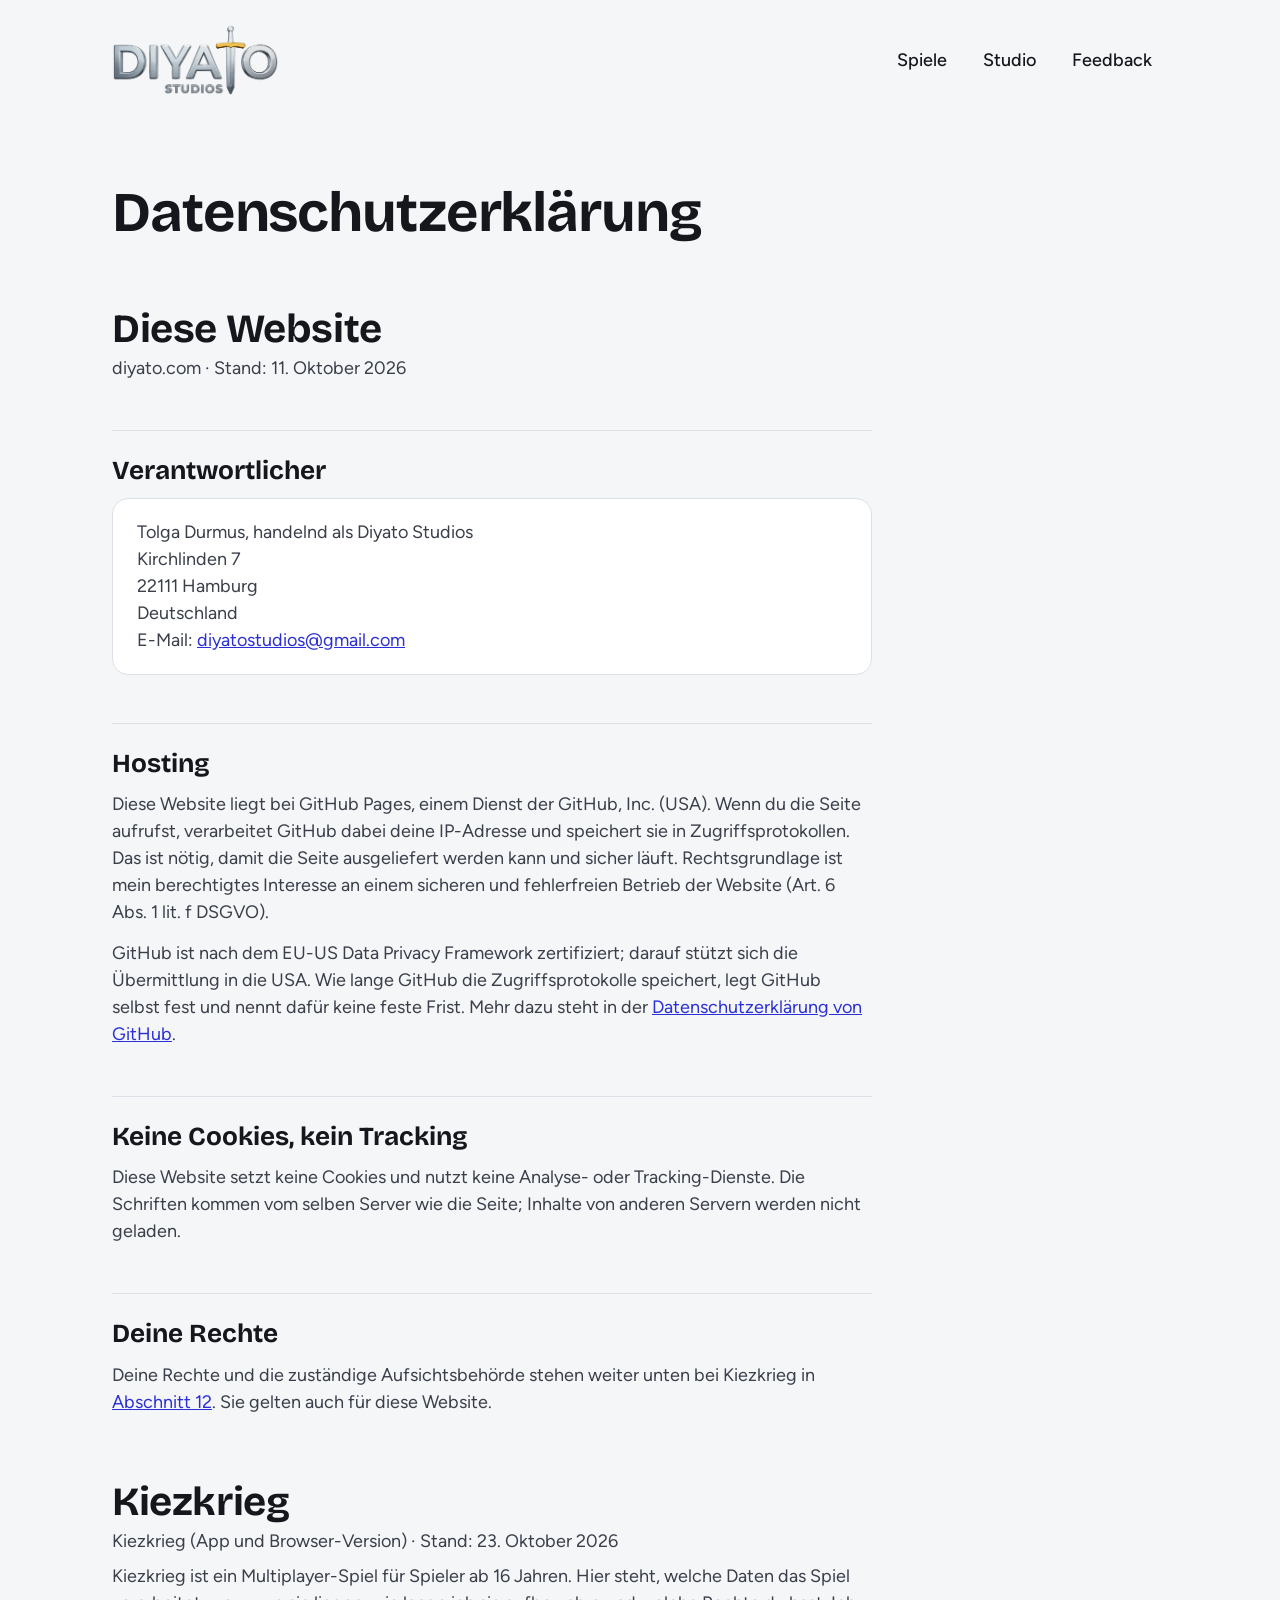
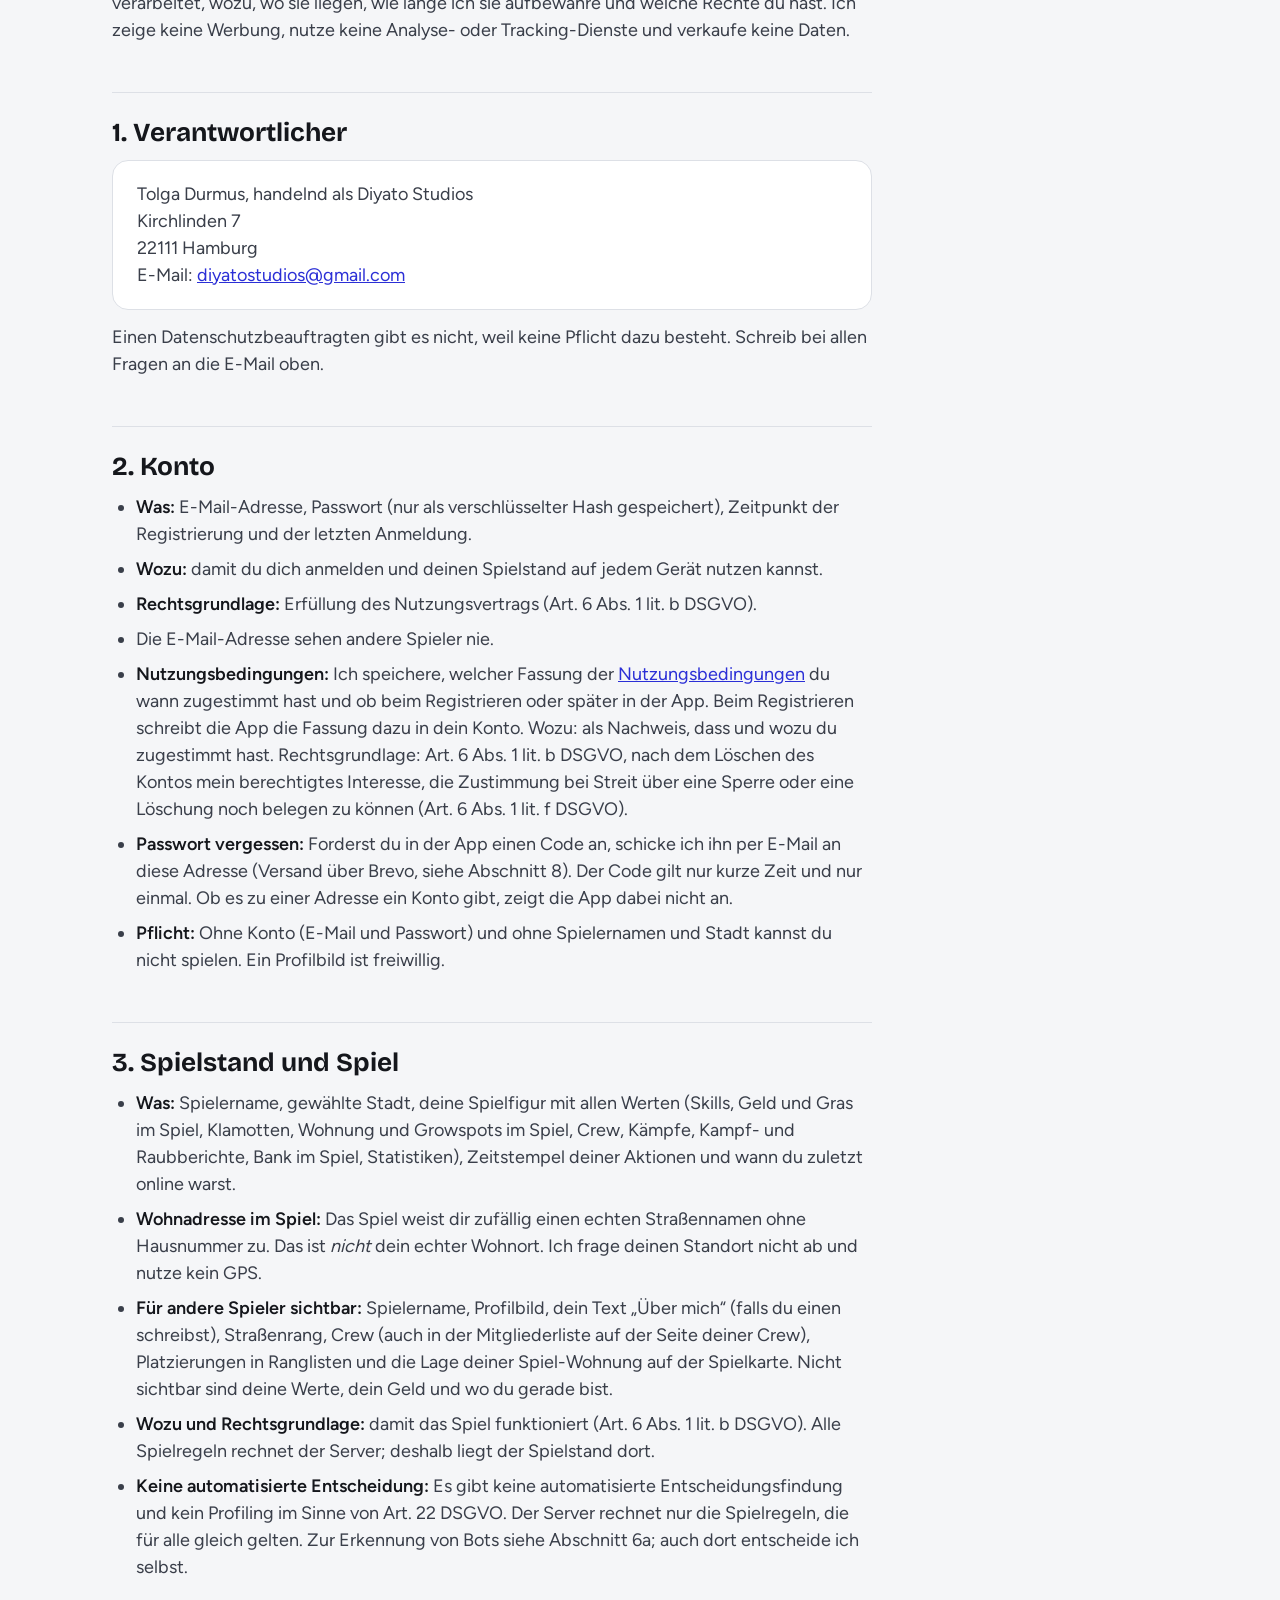
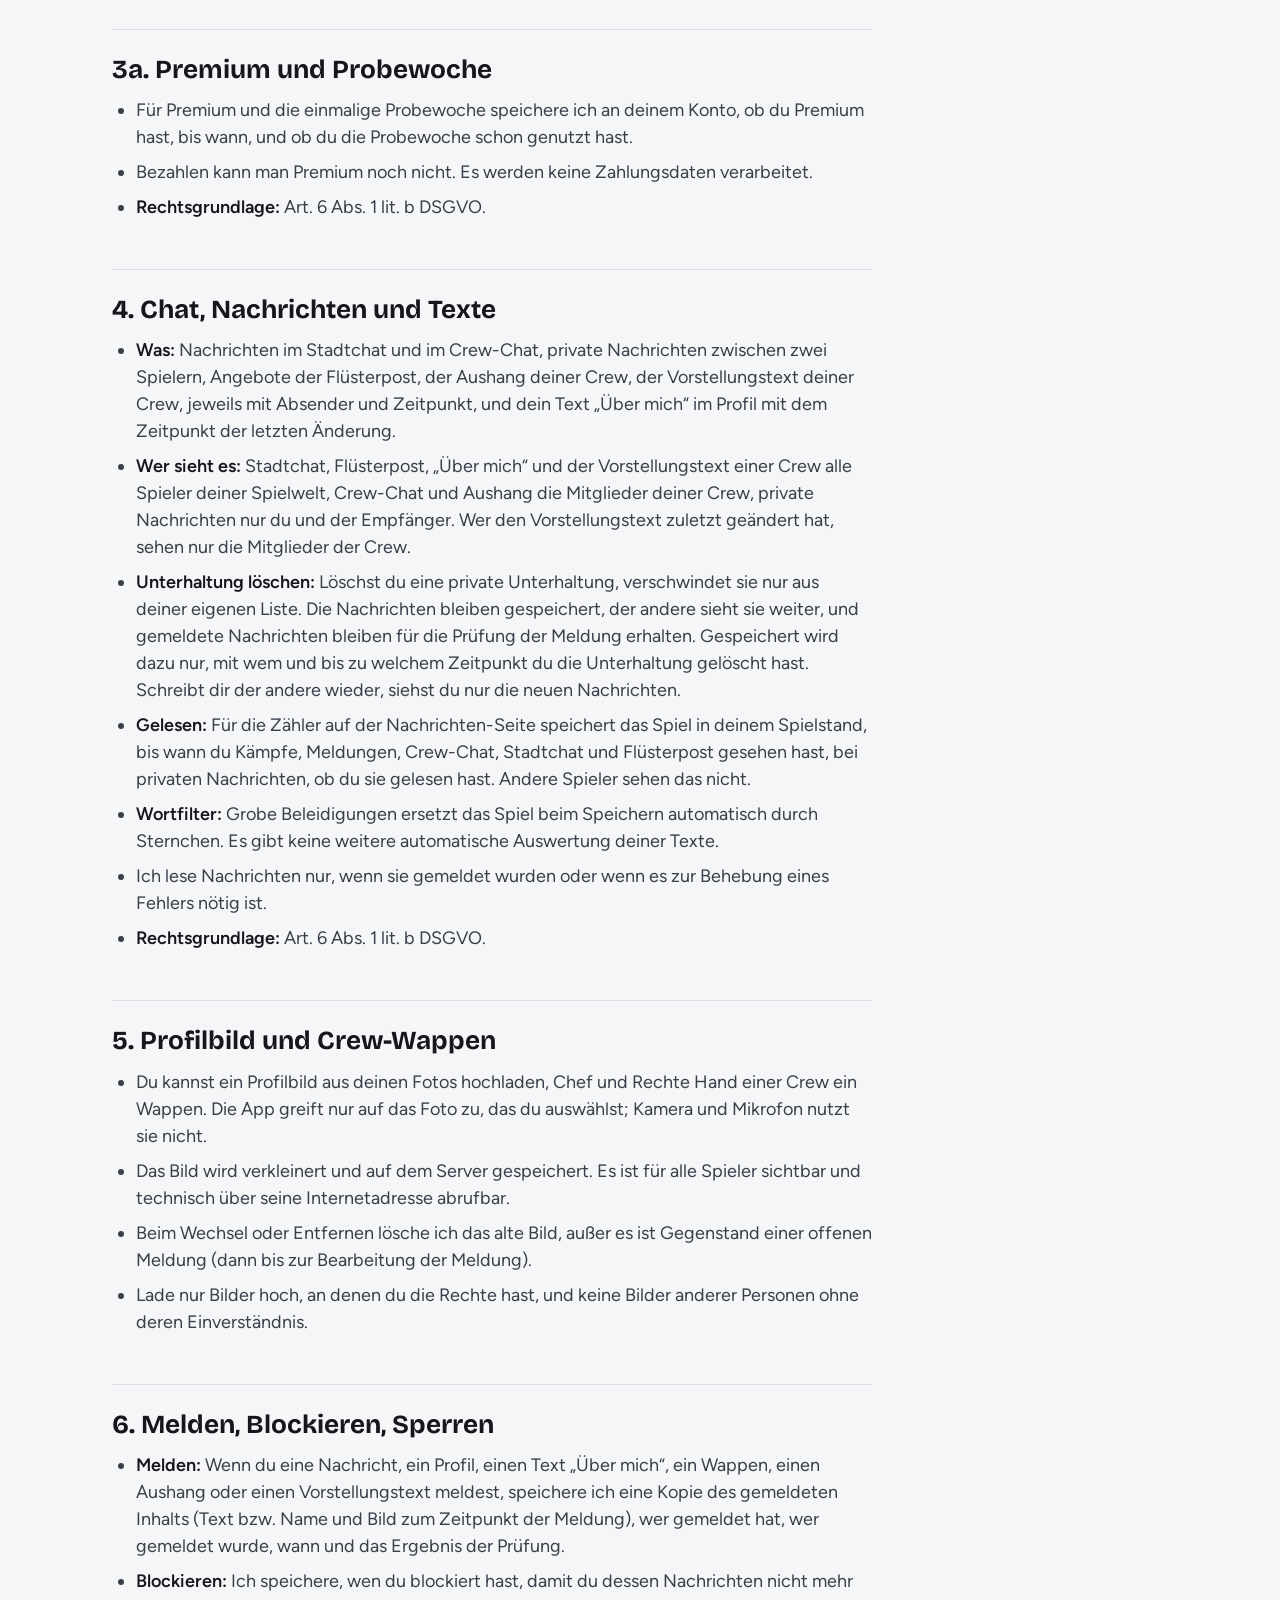
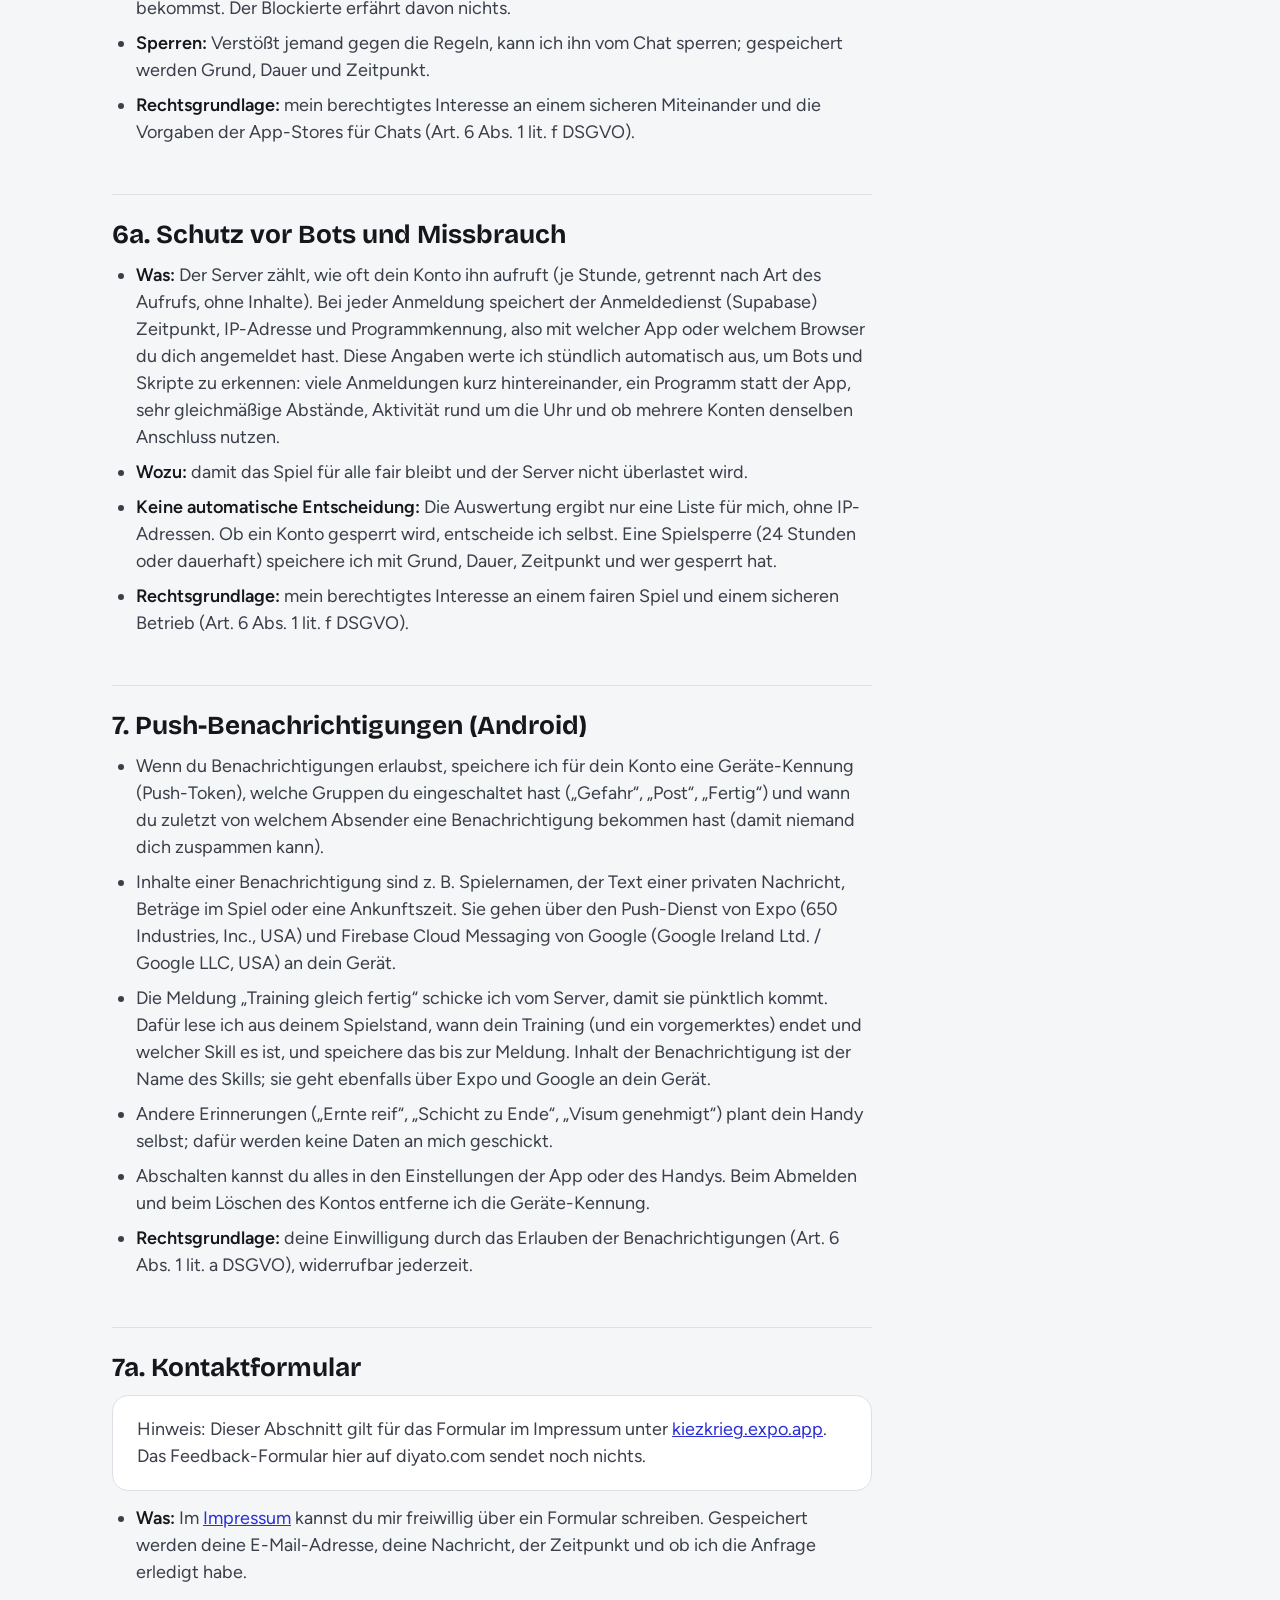
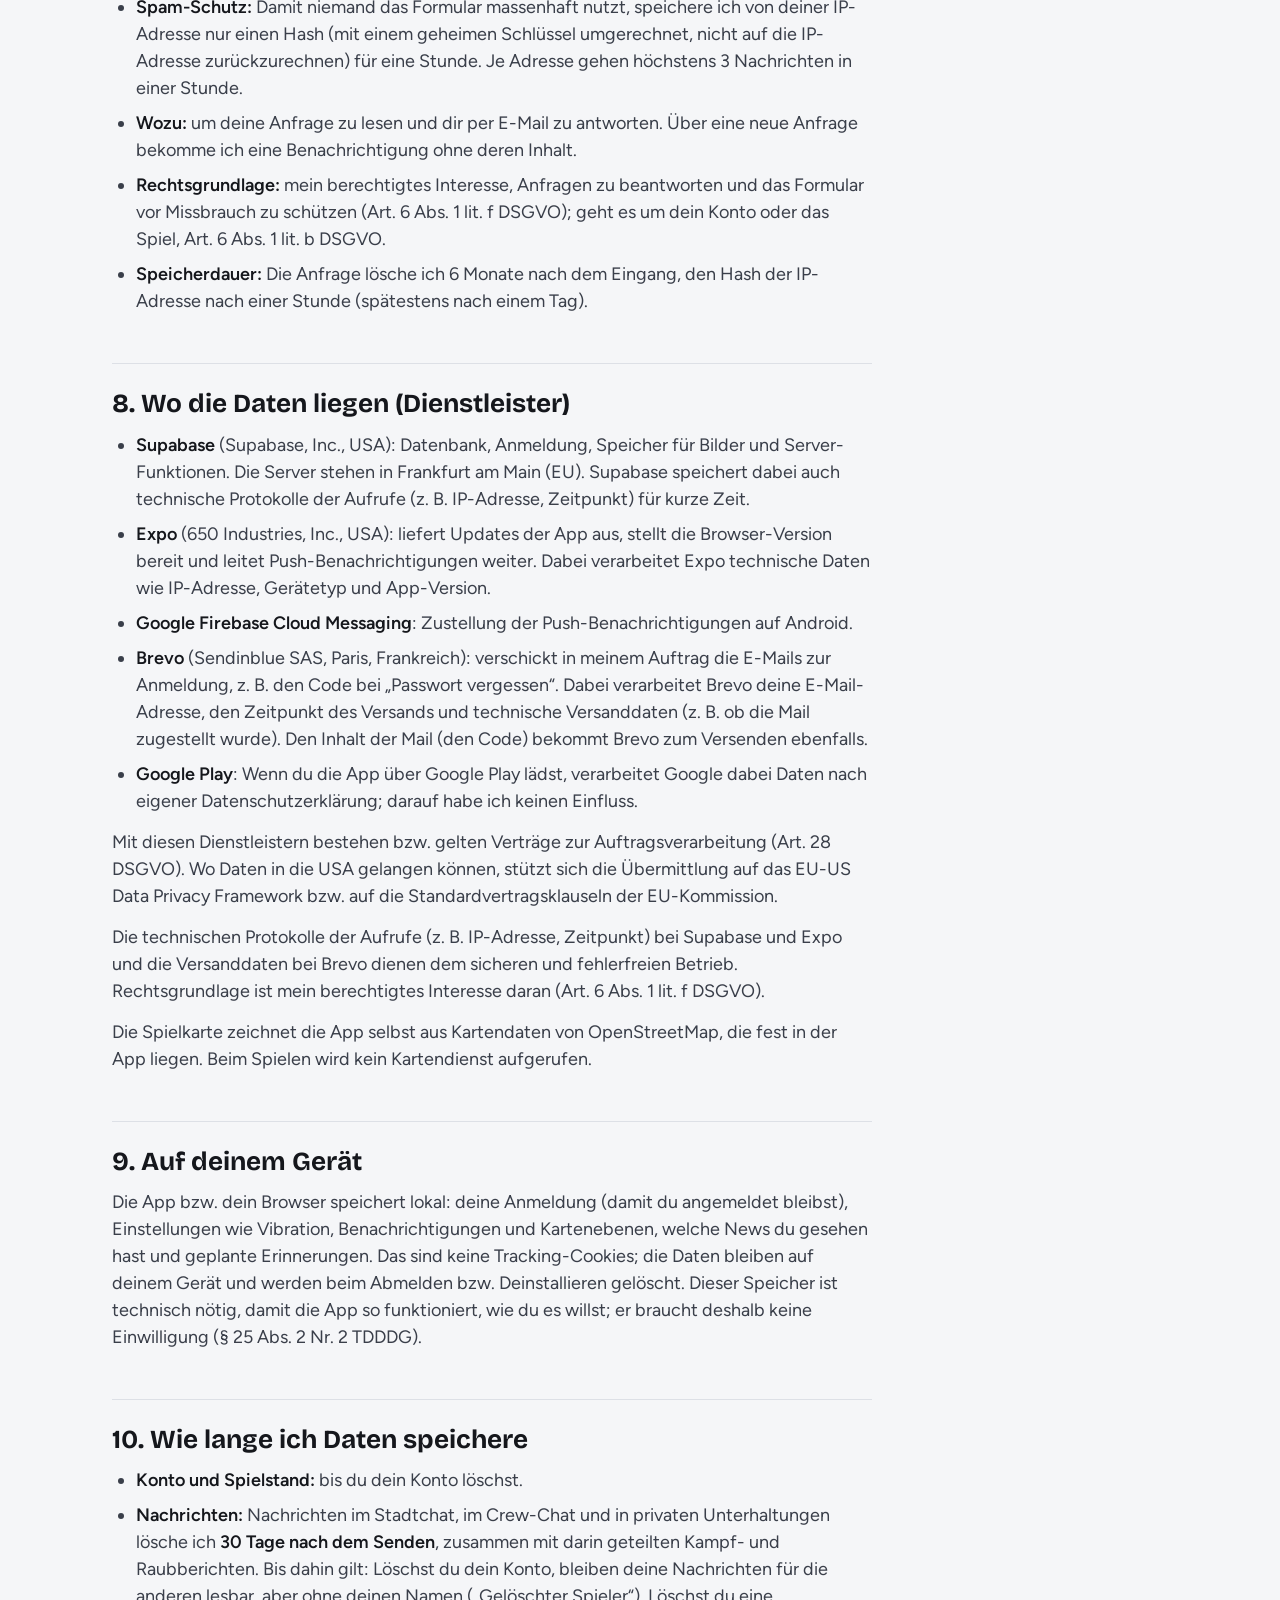
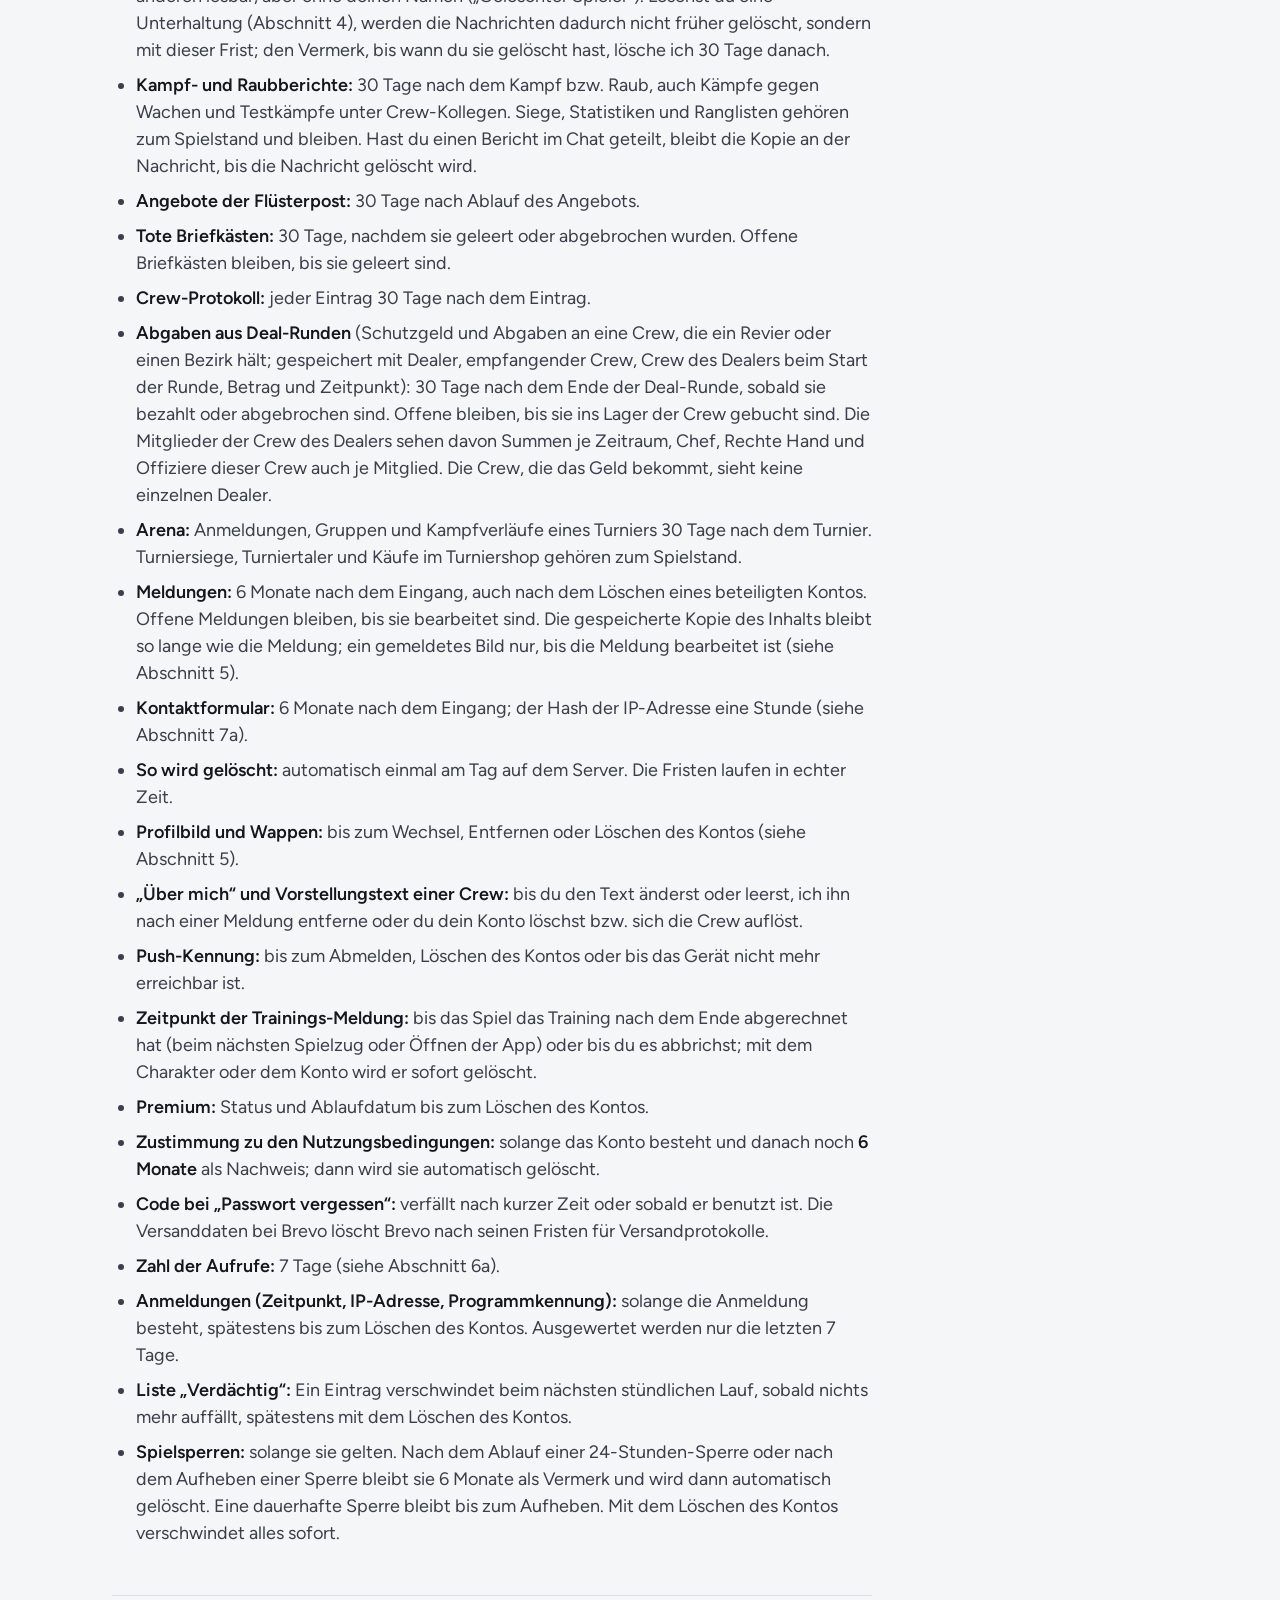
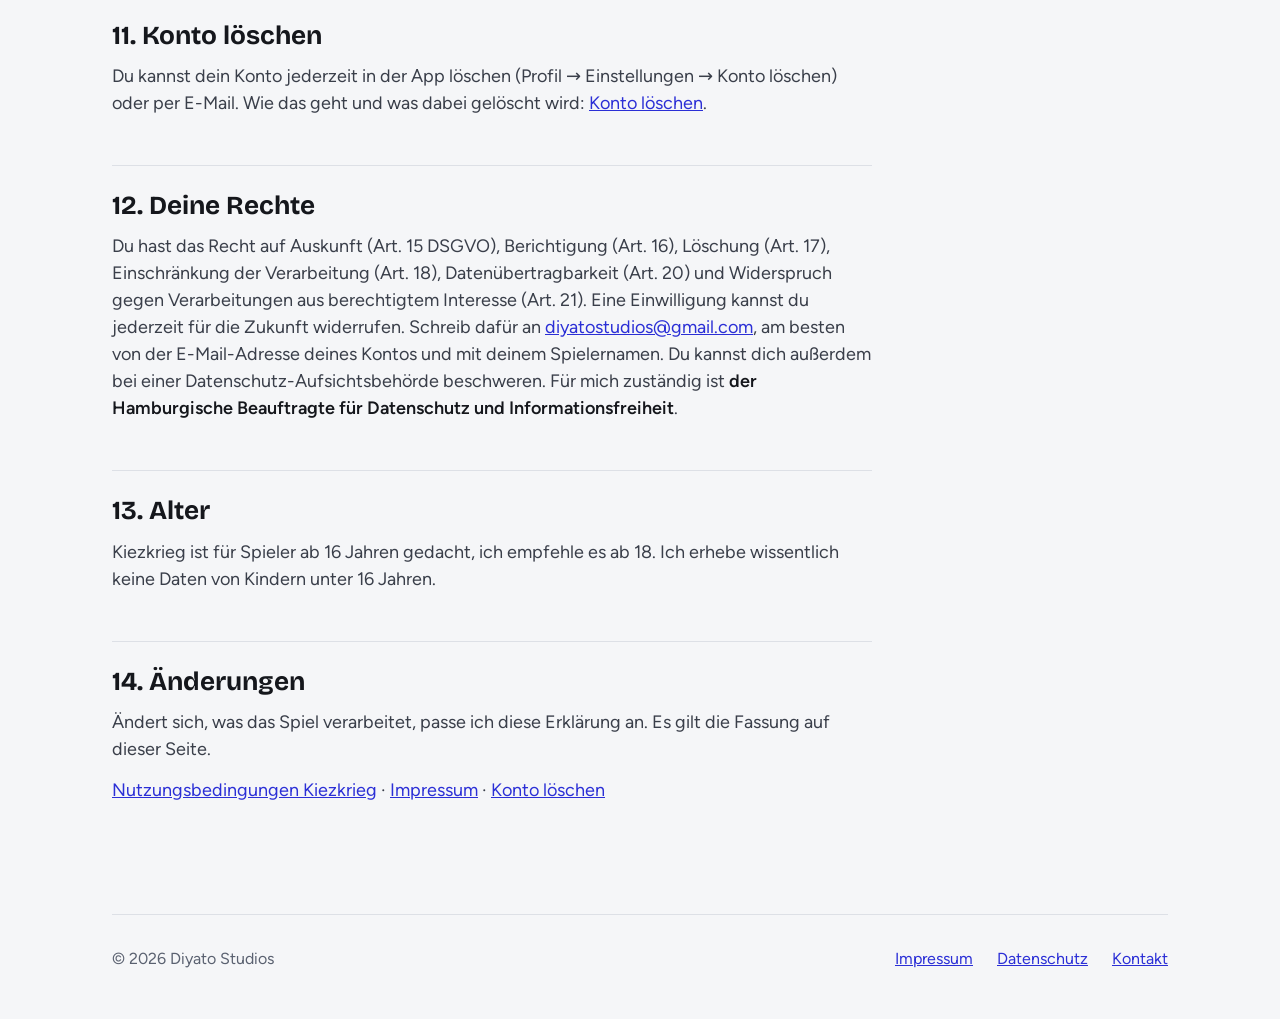
==== datenschutz.html @ b20e69a5 "Datenschutz Kiezkrieg: Unterhaltung löschen (nur für einen selbst) und Gelesen-Stand, Löschfrist des" ====
<!doctype html>
<html lang="de">
<head>
<meta charset="utf-8">
<meta name="viewport" content="width=device-width, initial-scale=1">
<meta http-equiv="Content-Security-Policy" content="default-src 'self'; img-src 'self'; font-src 'self'; style-src 'self'; script-src 'self'; connect-src 'none'; form-action 'none'; base-uri 'none'; object-src 'none'">
<meta name="referrer" content="no-referrer">
<title>Diyato Studios – Datenschutz</title>
<link rel="icon" href="favicon.ico" sizes="any">
<link rel="icon" type="image/png" href="bilder/favicon-192.png">
<link rel="apple-touch-icon" href="apple-touch-icon.png">
<link rel="stylesheet" href="css/stil.css">
</head>
<body>
<div class="seite">

<header class="kopf">
<a class="kopf__logo" href="index.html"><img src="bilder/diyato-logo-klein.webp" alt="Diyato Studios" width="360" height="155"></a>
<nav class="menue" aria-label="Hauptmenü">
<a href="spiele.html">Spiele</a>
<a href="index.html#studio">Studio</a>
<a href="feedback.html">Feedback</a>
</nav>
</header>

<!-- Text unverändert übernommen aus Kiezkrieg (public/datenschutz.html). Nicht von einem Anwalt geprüft. -->
<main class="recht">
<h1 class="titel">Datenschutz&shy;erklärung</h1>

<h2 id="website" class="teil titel">Diese Website</h2>
<p class="recht__unterzeile">diyato.com · Stand: 11. Oktober 2026</p>

<h3>Verantwortlicher</h3>
<div class="kasten">
<p>Tolga Durmus, handelnd als Diyato Studios<br>
Kirchlinden 7<br>
22111 Hamburg<br>
Deutschland<br>
E-Mail: <a href="mailto:diyatostudios@gmail.com">diyatostudios@gmail.com</a></p>
</div>

<h3>Hosting</h3>
<p>Diese Website liegt bei GitHub Pages, einem Dienst der GitHub, Inc. (USA). Wenn du die Seite aufrufst, verarbeitet GitHub
dabei deine IP-Adresse und speichert sie in Zugriffsprotokollen. Das ist nötig, damit die Seite ausgeliefert werden kann und
sicher läuft. Rechtsgrundlage ist mein berechtigtes Interesse an einem sicheren und fehlerfreien Betrieb der Website
(Art. 6 Abs. 1 lit. f DSGVO).</p>
<p>GitHub ist nach dem EU-US Data Privacy Framework zertifiziert; darauf stützt sich die Übermittlung in die USA. Wie lange
GitHub die Zugriffsprotokolle speichert, legt GitHub selbst fest und nennt dafür keine feste Frist. Mehr dazu steht in der
<a href="https://docs.github.com/en/site-policy/privacy-policies/github-general-privacy-statement">Datenschutzerklärung von GitHub</a>.</p>

<h3>Keine Cookies, kein Tracking</h3>
<p>Diese Website setzt keine Cookies und nutzt keine Analyse- oder Tracking-Dienste. Die Schriften kommen vom selben Server
wie die Seite; Inhalte von anderen Servern werden nicht geladen.</p>

<h3>Deine Rechte</h3>
<p>Deine Rechte und die zuständige Aufsichtsbehörde stehen weiter unten bei Kiezkrieg in <a href="#rechte">Abschnitt 12</a>.
Sie gelten auch für diese Website.</p>

<h2 id="kiezkrieg" class="teil titel">Kiezkrieg</h2>
<p class="recht__unterzeile">Kiezkrieg (App und Browser-Version) · Stand: 23. Oktober 2026</p>

<p>Kiezkrieg ist ein Multiplayer-Spiel für Spieler ab 16 Jahren. Hier steht, welche Daten das Spiel verarbeitet, wozu, wo sie liegen,
wie lange ich sie aufbewahre und welche Rechte du hast. Ich zeige keine Werbung, nutze keine Analyse- oder Tracking-Dienste
und verkaufe keine Daten.</p>

<h3>1. Verantwortlicher</h3>
<div class="kasten">
<p>Tolga Durmus, handelnd als Diyato Studios<br>
Kirchlinden 7<br>
22111 Hamburg<br>
E-Mail: <a href="mailto:diyatostudios@gmail.com">diyatostudios@gmail.com</a></p>
</div>
<p>Einen Datenschutzbeauftragten gibt es nicht, weil keine Pflicht dazu besteht. Schreib bei allen Fragen an die E-Mail oben.</p>

<h3>2. Konto</h3>
<ul>
  <li><strong>Was:</strong> E-Mail-Adresse, Passwort (nur als verschlüsselter Hash gespeichert), Zeitpunkt der Registrierung und der letzten Anmeldung.</li>
  <li><strong>Wozu:</strong> damit du dich anmelden und deinen Spielstand auf jedem Gerät nutzen kannst.</li>
  <li><strong>Rechtsgrundlage:</strong> Erfüllung des Nutzungsvertrags (Art. 6 Abs. 1 lit. b DSGVO).</li>
  <li>Die E-Mail-Adresse sehen andere Spieler nie.</li>
  <li><strong>Nutzungsbedingungen:</strong> Ich speichere, welcher Fassung der <a href="kiezkrieg/agb.html">Nutzungsbedingungen</a> du wann zugestimmt hast und ob beim Registrieren oder später in der App. Beim Registrieren schreibt die App die Fassung dazu in dein Konto. Wozu: als Nachweis, dass und wozu du zugestimmt hast. Rechtsgrundlage: Art. 6 Abs. 1 lit. b DSGVO, nach dem Löschen des Kontos mein berechtigtes Interesse, die Zustimmung bei Streit über eine Sperre oder eine Löschung noch belegen zu können (Art. 6 Abs. 1 lit. f DSGVO).</li>
  <li><strong>Passwort vergessen:</strong> Forderst du in der App einen Code an, schicke ich ihn per E-Mail an diese Adresse (Versand über Brevo, siehe Abschnitt 8). Der Code gilt nur kurze Zeit und nur einmal. Ob es zu einer Adresse ein Konto gibt, zeigt die App dabei nicht an.</li>
  <li><strong>Pflicht:</strong> Ohne Konto (E-Mail und Passwort) und ohne Spielernamen und Stadt kannst du nicht spielen. Ein Profilbild ist freiwillig.</li>
</ul>

<h3>3. Spielstand und Spiel</h3>
<ul>
  <li><strong>Was:</strong> Spielername, gewählte Stadt, deine Spielfigur mit allen Werten (Skills, Geld und Gras im Spiel, Klamotten, Wohnung und Growspots im Spiel, Crew, Kämpfe, Kampf- und Raubberichte, Bank im Spiel, Statistiken), Zeitstempel deiner Aktionen und wann du zuletzt online warst.</li>
  <li><strong>Wohnadresse im Spiel:</strong> Das Spiel weist dir zufällig einen echten Straßennamen ohne Hausnummer zu. Das ist <em>nicht</em> dein echter Wohnort. Ich frage deinen Standort nicht ab und nutze kein GPS.</li>
  <li><strong>Für andere Spieler sichtbar:</strong> Spielername, Profilbild, dein Text „Über mich“ (falls du einen schreibst), Straßenrang, Crew (auch in der Mitgliederliste auf der Seite deiner Crew), Platzierungen in Ranglisten und die Lage deiner Spiel-Wohnung auf der Spielkarte. Nicht sichtbar sind deine Werte, dein Geld und wo du gerade bist.</li>
  <li><strong>Wozu und Rechtsgrundlage:</strong> damit das Spiel funktioniert (Art. 6 Abs. 1 lit. b DSGVO). Alle Spielregeln rechnet der Server; deshalb liegt der Spielstand dort.</li>
  <li><strong>Keine automatisierte Entscheidung:</strong> Es gibt keine automatisierte Entscheidungsfindung und kein Profiling im Sinne von Art. 22 DSGVO. Der Server rechnet nur die Spielregeln, die für alle gleich gelten. Zur Erkennung von Bots siehe Abschnitt 6a; auch dort entscheide ich selbst.</li>
</ul>

<h3>3a. Premium und Probewoche</h3>
<ul>
  <li>Für Premium und die einmalige Probewoche speichere ich an deinem Konto, ob du Premium hast, bis wann, und ob du die Probewoche schon genutzt hast.</li>
  <li>Bezahlen kann man Premium noch nicht. Es werden keine Zahlungsdaten verarbeitet.</li>
  <li><strong>Rechtsgrundlage:</strong> Art. 6 Abs. 1 lit. b DSGVO.</li>
</ul>

<h3>4. Chat, Nachrichten und Texte</h3>
<ul>
  <li><strong>Was:</strong> Nachrichten im Stadtchat und im Crew-Chat, private Nachrichten zwischen zwei Spielern, Angebote der Flüsterpost, der Aushang deiner Crew, der Vorstellungstext deiner Crew, jeweils mit Absender und Zeitpunkt, und dein Text „Über mich“ im Profil mit dem Zeitpunkt der letzten Änderung.</li>
  <li><strong>Wer sieht es:</strong> Stadtchat, Flüsterpost, „Über mich“ und der Vorstellungstext einer Crew alle Spieler deiner Spielwelt, Crew-Chat und Aushang die Mitglieder deiner Crew, private Nachrichten nur du und der Empfänger. Wer den Vorstellungstext zuletzt geändert hat, sehen nur die Mitglieder der Crew.</li>
  <li><strong>Unterhaltung löschen:</strong> Löschst du eine private Unterhaltung, verschwindet sie nur aus deiner eigenen Liste. Die Nachrichten bleiben gespeichert, der andere sieht sie weiter, und gemeldete Nachrichten bleiben für die Prüfung der Meldung erhalten. Gespeichert wird dazu nur, mit wem und bis zu welchem Zeitpunkt du die Unterhaltung gelöscht hast. Schreibt dir der andere wieder, siehst du nur die neuen Nachrichten.</li>
  <li><strong>Gelesen:</strong> Für die Zähler auf der Nachrichten-Seite speichert das Spiel in deinem Spielstand, bis wann du Kämpfe, Meldungen, Crew-Chat, Stadtchat und Flüsterpost gesehen hast, bei privaten Nachrichten, ob du sie gelesen hast. Andere Spieler sehen das nicht.</li>
  <li><strong>Wortfilter:</strong> Grobe Beleidigungen ersetzt das Spiel beim Speichern automatisch durch Sternchen. Es gibt keine weitere automatische Auswertung deiner Texte.</li>
  <li>Ich lese Nachrichten nur, wenn sie gemeldet wurden oder wenn es zur Behebung eines Fehlers nötig ist.</li>
  <li><strong>Rechtsgrundlage:</strong> Art. 6 Abs. 1 lit. b DSGVO.</li>
</ul>

<h3>5. Profilbild und Crew-Wappen</h3>
<ul>
  <li>Du kannst ein Profilbild aus deinen Fotos hochladen, Chef und Rechte Hand einer Crew ein Wappen. Die App greift nur auf das Foto zu, das du auswählst; Kamera und Mikrofon nutzt sie nicht.</li>
  <li>Das Bild wird verkleinert und auf dem Server gespeichert. Es ist für alle Spieler sichtbar und technisch über seine Internetadresse abrufbar.</li>
  <li>Beim Wechsel oder Entfernen lösche ich das alte Bild, außer es ist Gegenstand einer offenen Meldung (dann bis zur Bearbeitung der Meldung).</li>
  <li>Lade nur Bilder hoch, an denen du die Rechte hast, und keine Bilder anderer Personen ohne deren Einverständnis.</li>
</ul>

<h3>6. Melden, Blockieren, Sperren</h3>
<ul>
  <li><strong>Melden:</strong> Wenn du eine Nachricht, ein Profil, einen Text „Über mich“, ein Wappen, einen Aushang oder einen Vorstellungstext meldest, speichere ich eine Kopie des gemeldeten Inhalts (Text bzw. Name und Bild zum Zeitpunkt der Meldung), wer gemeldet hat, wer gemeldet wurde, wann und das Ergebnis der Prüfung.</li>
  <li><strong>Blockieren:</strong> Ich speichere, wen du blockiert hast, damit du dessen Nachrichten nicht mehr bekommst. Der Blockierte erfährt davon nichts.</li>
  <li><strong>Sperren:</strong> Verstößt jemand gegen die Regeln, kann ich ihn vom Chat sperren; gespeichert werden Grund, Dauer und Zeitpunkt.</li>
  <li><strong>Rechtsgrundlage:</strong> mein berechtigtes Interesse an einem sicheren Miteinander und die Vorgaben der App-Stores für Chats (Art. 6 Abs. 1 lit. f DSGVO).</li>
</ul>

<h3>6a. Schutz vor Bots und Missbrauch</h3>
<ul>
  <li><strong>Was:</strong> Der Server zählt, wie oft dein Konto ihn aufruft (je Stunde, getrennt nach Art des Aufrufs, ohne Inhalte). Bei jeder Anmeldung speichert der Anmeldedienst (Supabase) Zeitpunkt, IP-Adresse und Programmkennung, also mit welcher App oder welchem Browser du dich angemeldet hast. Diese Angaben werte ich stündlich automatisch aus, um Bots und Skripte zu erkennen: viele Anmeldungen kurz hintereinander, ein Programm statt der App, sehr gleichmäßige Abstände, Aktivität rund um die Uhr und ob mehrere Konten denselben Anschluss nutzen.</li>
  <li><strong>Wozu:</strong> damit das Spiel für alle fair bleibt und der Server nicht überlastet wird.</li>
  <li><strong>Keine automatische Entscheidung:</strong> Die Auswertung ergibt nur eine Liste für mich, ohne IP-Adressen. Ob ein Konto gesperrt wird, entscheide ich selbst. Eine Spielsperre (24 Stunden oder dauerhaft) speichere ich mit Grund, Dauer, Zeitpunkt und wer gesperrt hat.</li>
  <li><strong>Rechtsgrundlage:</strong> mein berechtigtes Interesse an einem fairen Spiel und einem sicheren Betrieb (Art. 6 Abs. 1 lit. f DSGVO).</li>
</ul>

<h3>7. Push-Benachrichtigungen (Android)</h3>
<ul>
  <li>Wenn du Benachrichtigungen erlaubst, speichere ich für dein Konto eine Geräte-Kennung (Push-Token), welche Gruppen du eingeschaltet hast („Gefahr“, „Post“, „Fertig“) und wann du zuletzt von welchem Absender eine Benachrichtigung bekommen hast (damit niemand dich zuspammen kann).</li>
  <li>Inhalte einer Benachrichtigung sind z. B. Spielernamen, der Text einer privaten Nachricht, Beträge im Spiel oder eine Ankunftszeit. Sie gehen über den Push-Dienst von Expo (650 Industries, Inc., USA) und Firebase Cloud Messaging von Google (Google Ireland Ltd. / Google LLC, USA) an dein Gerät.</li>
  <li>Die Meldung „Training gleich fertig“ schicke ich vom Server, damit sie pünktlich kommt. Dafür lese ich aus deinem Spielstand, wann dein Training (und ein vorgemerktes) endet und welcher Skill es ist, und speichere das bis zur Meldung. Inhalt der Benachrichtigung ist der Name des Skills; sie geht ebenfalls über Expo und Google an dein Gerät.</li>
  <li>Andere Erinnerungen („Ernte reif“, „Schicht zu Ende“, „Visum genehmigt“) plant dein Handy selbst; dafür werden keine Daten an mich geschickt.</li>
  <li>Abschalten kannst du alles in den Einstellungen der App oder des Handys. Beim Abmelden und beim Löschen des Kontos entferne ich die Geräte-Kennung.</li>
  <li><strong>Rechtsgrundlage:</strong> deine Einwilligung durch das Erlauben der Benachrichtigungen (Art. 6 Abs. 1 lit. a DSGVO), widerrufbar jederzeit.</li>
</ul>

<h3 id="kontaktformular">7a. Kontaktformular</h3>
<p class="kasten">Hinweis: Dieser Abschnitt gilt für das Formular im Impressum unter
<a href="https://kiezkrieg.expo.app/impressum">kiezkrieg.expo.app</a>. Das Feedback-Formular hier auf diyato.com sendet noch nichts.</p>
<ul>
  <li><strong>Was:</strong> Im <a href="https://kiezkrieg.expo.app/impressum">Impressum</a> kannst du mir freiwillig über ein Formular schreiben. Gespeichert werden deine E-Mail-Adresse, deine Nachricht, der Zeitpunkt und ob ich die Anfrage erledigt habe.</li>
  <li><strong>Spam-Schutz:</strong> Damit niemand das Formular massenhaft nutzt, speichere ich von deiner IP-Adresse nur einen Hash (mit einem geheimen Schlüssel umgerechnet, nicht auf die IP-Adresse zurückzurechnen) für eine Stunde. Je Adresse gehen höchstens 3 Nachrichten in einer Stunde.</li>
  <li><strong>Wozu:</strong> um deine Anfrage zu lesen und dir per E-Mail zu antworten. Über eine neue Anfrage bekomme ich eine Benachrichtigung ohne deren Inhalt.</li>
  <li><strong>Rechtsgrundlage:</strong> mein berechtigtes Interesse, Anfragen zu beantworten und das Formular vor Missbrauch zu schützen (Art. 6 Abs. 1 lit. f DSGVO); geht es um dein Konto oder das Spiel, Art. 6 Abs. 1 lit. b DSGVO.</li>
  <li><strong>Speicherdauer:</strong> Die Anfrage lösche ich 6 Monate nach dem Eingang, den Hash der IP-Adresse nach einer Stunde (spätestens nach einem Tag).</li>
</ul>

<h3>8. Wo die Daten liegen (Dienstleister)</h3>
<ul>
  <li><strong>Supabase</strong> (Supabase, Inc., USA): Datenbank, Anmeldung, Speicher für Bilder und Server-Funktionen. Die Server stehen in Frankfurt am Main (EU). Supabase speichert dabei auch technische Protokolle der Aufrufe (z. B. IP-Adresse, Zeitpunkt) für kurze Zeit.</li>
  <li><strong>Expo</strong> (650 Industries, Inc., USA): liefert Updates der App aus, stellt die Browser-Version bereit und leitet Push-Benachrichtigungen weiter. Dabei verarbeitet Expo technische Daten wie IP-Adresse, Gerätetyp und App-Version.</li>
  <li><strong>Google Firebase Cloud Messaging</strong>: Zustellung der Push-Benachrichtigungen auf Android.</li>
  <li><strong>Brevo</strong> (Sendinblue SAS, Paris, Frankreich): verschickt in meinem Auftrag die E-Mails zur Anmeldung, z. B. den Code bei „Passwort vergessen“. Dabei verarbeitet Brevo deine E-Mail-Adresse, den Zeitpunkt des Versands und technische Versanddaten (z. B. ob die Mail zugestellt wurde). Den Inhalt der Mail (den Code) bekommt Brevo zum Versenden ebenfalls.</li>
  <li><strong>Google Play</strong>: Wenn du die App über Google Play lädst, verarbeitet Google dabei Daten nach eigener Datenschutzerklärung; darauf habe ich keinen Einfluss.</li>
</ul>
<p>Mit diesen Dienstleistern bestehen bzw. gelten Verträge zur Auftragsverarbeitung (Art. 28 DSGVO). Wo Daten in die USA gelangen
können, stützt sich die Übermittlung auf das EU-US Data Privacy Framework bzw. auf die Standardvertragsklauseln der
EU-Kommission.</p>
<p>Die technischen Protokolle der Aufrufe (z. B. IP-Adresse, Zeitpunkt) bei Supabase und Expo und die Versanddaten bei Brevo dienen dem sicheren und
fehlerfreien Betrieb. Rechtsgrundlage ist mein berechtigtes Interesse daran (Art. 6 Abs. 1 lit. f DSGVO).</p>
<p>Die Spielkarte zeichnet die App selbst aus Kartendaten von OpenStreetMap, die fest in der App liegen. Beim Spielen wird kein Kartendienst aufgerufen.</p>

<h3>9. Auf deinem Gerät</h3>
<p>Die App bzw. dein Browser speichert lokal: deine Anmeldung (damit du angemeldet bleibst), Einstellungen wie Vibration,
Benachrichtigungen und Kartenebenen, welche News du gesehen hast und geplante Erinnerungen. Das sind keine Tracking-Cookies;
die Daten bleiben auf deinem Gerät und werden beim Abmelden bzw. Deinstallieren gelöscht. Dieser Speicher ist technisch
nötig, damit die App so funktioniert, wie du es willst; er braucht deshalb keine Einwilligung (§ 25 Abs. 2 Nr. 2 TDDDG).</p>

<h3>10. Wie lange ich Daten speichere</h3>
<ul>
  <li><strong>Konto und Spielstand:</strong> bis du dein Konto löschst.</li>
  <li><strong>Nachrichten:</strong> Nachrichten im Stadtchat, im Crew-Chat und in privaten Unterhaltungen lösche ich <strong>30 Tage nach dem Senden</strong>, zusammen mit darin geteilten Kampf- und Raubberichten. Bis dahin gilt: Löschst du dein Konto, bleiben deine Nachrichten für die anderen lesbar, aber ohne deinen Namen („Gelöschter Spieler“). Löschst du eine Unterhaltung (Abschnitt 4), werden die Nachrichten dadurch nicht früher gelöscht, sondern mit dieser Frist; den Vermerk, bis wann du sie gelöscht hast, lösche ich 30 Tage danach.</li>
  <li><strong>Kampf- und Raubberichte:</strong> 30 Tage nach dem Kampf bzw. Raub, auch Kämpfe gegen Wachen und Testkämpfe unter Crew-Kollegen. Siege, Statistiken und Ranglisten gehören zum Spielstand und bleiben. Hast du einen Bericht im Chat geteilt, bleibt die Kopie an der Nachricht, bis die Nachricht gelöscht wird.</li>
  <li><strong>Angebote der Flüsterpost:</strong> 30 Tage nach Ablauf des Angebots.</li>
  <li><strong>Tote Briefkästen:</strong> 30 Tage, nachdem sie geleert oder abgebrochen wurden. Offene Briefkästen bleiben, bis sie geleert sind.</li>
  <li><strong>Crew-Protokoll:</strong> jeder Eintrag 30 Tage nach dem Eintrag.</li>
  <li><strong>Abgaben aus Deal-Runden</strong> (Schutzgeld und Abgaben an eine Crew, die ein Revier oder einen Bezirk hält; gespeichert mit Dealer, empfangender Crew, Crew des Dealers beim Start der Runde, Betrag und Zeitpunkt): 30 Tage nach dem Ende der Deal-Runde, sobald sie bezahlt oder abgebrochen sind. Offene bleiben, bis sie ins Lager der Crew gebucht sind. Die Mitglieder der Crew des Dealers sehen davon Summen je Zeitraum, Chef, Rechte Hand und Offiziere dieser Crew auch je Mitglied. Die Crew, die das Geld bekommt, sieht keine einzelnen Dealer.</li>
  <li><strong>Arena:</strong> Anmeldungen, Gruppen und Kampfverläufe eines Turniers 30 Tage nach dem Turnier. Turniersiege, Turniertaler und Käufe im Turniershop gehören zum Spielstand.</li>
  <li><strong>Meldungen:</strong> 6 Monate nach dem Eingang, auch nach dem Löschen eines beteiligten Kontos. Offene Meldungen bleiben, bis sie bearbeitet sind. Die gespeicherte Kopie des Inhalts bleibt so lange wie die Meldung; ein gemeldetes Bild nur, bis die Meldung bearbeitet ist (siehe Abschnitt 5).</li>
  <li><strong>Kontaktformular:</strong> 6 Monate nach dem Eingang; der Hash der IP-Adresse eine Stunde (siehe Abschnitt 7a).</li>
  <li><strong>So wird gelöscht:</strong> automatisch einmal am Tag auf dem Server. Die Fristen laufen in echter Zeit.</li>
  <li><strong>Profilbild und Wappen:</strong> bis zum Wechsel, Entfernen oder Löschen des Kontos (siehe Abschnitt 5).</li>
  <li><strong>„Über mich“ und Vorstellungstext einer Crew:</strong> bis du den Text änderst oder leerst, ich ihn nach einer Meldung entferne oder du dein Konto löschst bzw. sich die Crew auflöst.</li>
  <li><strong>Push-Kennung:</strong> bis zum Abmelden, Löschen des Kontos oder bis das Gerät nicht mehr erreichbar ist.</li>
  <li><strong>Zeitpunkt der Trainings-Meldung:</strong> bis das Spiel das Training nach dem Ende abgerechnet hat (beim nächsten Spielzug oder Öffnen der App) oder bis du es abbrichst; mit dem Charakter oder dem Konto wird er sofort gelöscht.</li>
  <li><strong>Premium:</strong> Status und Ablaufdatum bis zum Löschen des Kontos.</li>
  <li><strong>Zustimmung zu den Nutzungsbedingungen:</strong> solange das Konto besteht und danach noch <strong>6 Monate</strong> als Nachweis; dann wird sie automatisch gelöscht.</li>
  <li><strong>Code bei „Passwort vergessen“:</strong> verfällt nach kurzer Zeit oder sobald er benutzt ist. Die Versanddaten bei Brevo löscht Brevo nach seinen Fristen für Versandprotokolle.</li>
  <li><strong>Zahl der Aufrufe:</strong> 7 Tage (siehe Abschnitt 6a).</li>
  <li><strong>Anmeldungen (Zeitpunkt, IP-Adresse, Programmkennung):</strong> solange die Anmeldung besteht, spätestens bis zum Löschen des Kontos. Ausgewertet werden nur die letzten 7 Tage.</li>
  <li><strong>Liste „Verdächtig“:</strong> Ein Eintrag verschwindet beim nächsten stündlichen Lauf, sobald nichts mehr auffällt, spätestens mit dem Löschen des Kontos.</li>
  <li><strong>Spielsperren:</strong> solange sie gelten. Nach dem Ablauf einer 24-Stunden-Sperre oder nach dem Aufheben einer Sperre bleibt sie 6 Monate als Vermerk und wird dann automatisch gelöscht. Eine dauerhafte Sperre bleibt bis zum Aufheben. Mit dem Löschen des Kontos verschwindet alles sofort.</li>
</ul>

<h3>11. Konto löschen</h3>
<p>Du kannst dein Konto jederzeit in der App löschen (Profil → Einstellungen → Konto löschen) oder per E-Mail. Wie das geht und
was dabei gelöscht wird: <a href="konto-loeschen.html">Konto löschen</a>.</p>

<h3 id="rechte">12. Deine Rechte</h3>
<p>Du hast das Recht auf Auskunft (Art. 15 DSGVO), Berichtigung (Art. 16), Löschung (Art. 17), Einschränkung der Verarbeitung
(Art. 18), Datenübertragbarkeit (Art. 20) und Widerspruch gegen Verarbeitungen aus berechtigtem Interesse (Art. 21). Eine
Einwilligung kannst du jederzeit für die Zukunft widerrufen. Schreib dafür an
<a href="mailto:diyatostudios@gmail.com">diyatostudios@gmail.com</a>, am besten von der E-Mail-Adresse deines Kontos und mit
deinem Spielernamen. Du kannst dich außerdem bei einer Datenschutz-Aufsichtsbehörde beschweren. Für mich zuständig ist
<strong>der Hamburgische Beauftragte für Datenschutz und Informationsfreiheit</strong>.</p>

<h3>13. Alter</h3>
<p>Kiezkrieg ist für Spieler ab 16 Jahren gedacht, ich empfehle es ab 18. Ich erhebe wissentlich keine Daten von Kindern unter 16 Jahren.</p>

<h3>14. Änderungen</h3>
<p>Ändert sich, was das Spiel verarbeitet, passe ich diese Erklärung an. Es gilt die Fassung auf dieser Seite.</p>
<p class="recht__fuss"><a href="kiezkrieg/agb.html">Nutzungsbedingungen Kiezkrieg</a> · <a href="impressum.html">Impressum</a> · <a href="konto-loeschen.html">Konto löschen</a></p>
</main>

<footer class="fuss">
<div>© 2026 Diyato Studios</div>
<nav aria-label="Rechtliches">
<a href="impressum.html">Impressum</a>
<a href="datenschutz.html" aria-current="page">Datenschutz</a>
<a href="feedback.html#kontakt">Kontakt</a>
</nav>
</footer>

</div>
</body>
</html>
---- css/stil.css ----
/* Diyato Studios – gemeinsames Aussehen aller Seiten (Vorlage vom 11. Oktober 2026). */

/* Schriften liegen lokal in /schriften (SIL Open Font License), nichts kommt von fremden Servern. */
@font-face { font-family: 'Figtree'; font-style: normal; font-weight: 400; font-display: swap; src: url('../schriften/figtree-latin-400-normal.woff2') format('woff2'); }
@font-face { font-family: 'Figtree'; font-style: normal; font-weight: 500; font-display: swap; src: url('../schriften/figtree-latin-500-normal.woff2') format('woff2'); }
@font-face { font-family: 'Figtree'; font-style: normal; font-weight: 600; font-display: swap; src: url('../schriften/figtree-latin-600-normal.woff2') format('woff2'); }
@font-face { font-family: 'Bricolage Grotesque'; font-style: normal; font-weight: 600; font-display: swap; src: url('../schriften/bricolage-grotesque-latin-600-normal.woff2') format('woff2'); }
@font-face { font-family: 'Bricolage Grotesque'; font-style: normal; font-weight: 700; font-display: swap; src: url('../schriften/bricolage-grotesque-latin-700-normal.woff2') format('woff2'); }

:root {
  --hintergrund: #F5F6F8;
  --text: #15171C;
  --text-leise: #5A6170;
  --text-mittel: #3A3F4A;
  --rand: #DDE0E6;
  --rand-stark: #8A90A0;
  --weiss: #FFFFFF;
  --link: #2B2FD6;
}

*, *::before, *::after { box-sizing: border-box; }

body {
  margin: 0;
  background: var(--hintergrund);
  color: var(--text);
  font-family: 'Figtree', system-ui, sans-serif;
  font-size: 18px;
  line-height: 1.5;
}

a { color: var(--link); }
a:hover { color: var(--text); }
a:focus-visible, button:focus-visible, input:focus-visible, select:focus-visible, textarea:focus-visible {
  outline: 2px solid var(--link);
  outline-offset: 2px;
}

img { display: block; height: auto; max-width: 100%; }

.titel { font-family: 'Bricolage Grotesque', sans-serif; font-weight: 700; }

.seite { max-width: 1120px; margin: 0 auto; padding: 0 32px; }

/* Kopfzeile */
.kopf { display: flex; flex-wrap: wrap; align-items: center; justify-content: space-between; gap: 16px; padding: 24px 0; }
.kopf--mitte { justify-content: center; }
.kopf__logo { display: inline-flex; align-items: center; text-decoration: none; }
.kopf__logo img { height: 72px; width: auto; }
.menue { display: flex; flex-wrap: wrap; gap: 4px; }
.menue a { padding: 12px 16px; color: var(--text); text-decoration: none; font-weight: 500; }
.menue a[aria-current] { text-decoration: underline; text-underline-offset: 6px; font-weight: 600; }

/* Knöpfe */
.knopf {
  display: inline-flex; align-items: center; gap: 10px;
  min-height: 52px; padding: 0 28px;
  border-radius: 999px; font-weight: 600; text-decoration: none;
}
.knopf--dunkel { background: var(--text); color: var(--weiss); }
.knopf--dunkel:hover { color: var(--weiss); background: #2A2D35; }
.knopf--rand { border: 1px solid var(--rand-stark); color: var(--text); }
.knopf--rand:hover { border-color: var(--text); }
.knopf--klein { min-height: 48px; padding: 0 24px; }

/* Startseite: großes Logo */
.held { display: flex; flex-direction: column; align-items: center; text-align: center; padding: 56px 0 88px; }
.held__logo { width: 600px; }
.held h1 { margin: 40px 0 0; font-size: 56px; line-height: 1.05; letter-spacing: -0.02em; }
.held p { margin: 16px 0 0; max-width: 600px; font-size: 21px; color: var(--text-leise); }
.held__knoepfe { display: flex; flex-wrap: wrap; justify-content: center; gap: 12px; margin-top: 36px; }

.abschnitt-kopf { display: flex; flex-wrap: wrap; align-items: baseline; justify-content: space-between; gap: 12px; margin-bottom: 24px; }
.abschnitt-kopf h2 { margin: 0; font-size: 40px; letter-spacing: -0.01em; }
.abschnitt-kopf a { font-weight: 600; }

/* Spielkarten */
.karten { display: grid; grid-template-columns: repeat(auto-fit, minmax(min(320px, 100%), 1fr)); gap: 24px; }
.karte { display: flex; flex-direction: column; border-radius: 24px; overflow: hidden; }
.karte__bild { margin: 20px 20px 0; }
.karte__bild img { width: 260px; aspect-ratio: 1 / 1; margin: 0 auto; }
.karte__inhalt { display: flex; flex-direction: column; gap: 14px; padding: 28px 32px 32px; }
.karte h3 { margin: 0; font-size: 44px; line-height: 1; }
.karte p { margin: 0; }
.karte__aktionen { display: flex; flex-wrap: wrap; align-items: center; gap: 12px 20px; margin-top: 8px; }

.marken { display: flex; flex-wrap: wrap; gap: 8px; }
.marke { padding: 2px 12px; border: 1px solid; border-radius: 999px; font-size: 15px; }

/* Farben je Spiel */
.kiezkrieg { background: #090B10; color: #F2F4F8; }
.kiezkrieg .marke { border-color: #39415A; color: #C9D0DD; }
.kiezkrieg .spielname { color: #6BFF5C; }
.kiezkrieg p { color: #C9D0DD; }
.kiezkrieg a { color: #F2F4F8; }
.kiezkrieg .icon { border-radius: 22%; }
.kiezkrieg .knopf--spiel { background: #6BFF5C; color: #06110A; }
.kiezkrieg .spiel-links { border-top-color: #222838; }
.kiezkrieg .spiel-links a { color: #C9D0DD; }
.kiezkrieg .spiel-links a:hover { color: #F2F4F8; }

.squishy { background: #F9CFE4; color: #15171C; }
.squishy .marke { border-color: #8C4A72; color: #4A1F3A; }
.squishy p { color: #4A1F3A; }
.squishy .icon { border-radius: 28px; }
.squishy .knopf--spiel { border: 1px solid #8C4A72; color: #4A1F3A; }
.squishy .spiel-links { border-top-color: #E3A6C8; }
.squishy .spiel-links a { color: #15171C; }
.squishy .spiel-links a:hover { color: #8C4A72; }

/* Studio */
.studio { display: flex; flex-wrap: wrap; gap: 24px 64px; padding: 96px 0 0; }
.studio h2 { flex: 0 0 280px; margin: 0; font-size: 40px; letter-spacing: -0.01em; }
.studio__text { flex: 1 1 420px; min-width: 0; display: flex; flex-direction: column; gap: 16px; font-size: 20px; color: var(--text-mittel); }
.studio__text p { margin: 0; }

.hinweis {
  display: flex; flex-wrap: wrap; align-items: center; justify-content: space-between; gap: 24px;
  margin-top: 96px; padding: 40px 48px;
  background: var(--weiss); border: 1px solid var(--rand); border-radius: 24px;
}
.hinweis h2 { margin: 0; font-size: 32px; line-height: 1.1; }
.hinweis p { margin: 8px 0 0; color: var(--text-leise); }

/* Seite „Spiele“ */
.seitentitel { padding: 64px 0 48px; }
.seitentitel h1 { margin: 0; font-size: 72px; line-height: 1; letter-spacing: -0.02em; }
.spiele-liste { display: flex; flex-direction: column; gap: 24px; }
.spiel { display: flex; flex-wrap: wrap; border-radius: 24px; overflow: hidden; }
.spiel__bild { flex: 1 1 340px; min-width: 0; padding: 20px; }
.spiel__bild img { width: 300px; aspect-ratio: 1 / 1; margin: 0 auto; }
.squishy .spiel__bild img { border-radius: 32px; }
.spiel__inhalt { flex: 1 1 440px; min-width: 0; display: flex; flex-direction: column; gap: 14px; padding: 36px 40px 36px 20px; }
.spiel h2 { margin: 0; font-size: 52px; line-height: 1; }
.spiel p { margin: 0; }
.spiel__knopf { margin-top: 8px; }
.spiel-links { display: flex; flex-wrap: wrap; gap: 8px 24px; margin-top: 12px; padding-top: 16px; border-top: 1px solid; font-size: 16px; }

/* Feedback */
.feedback { display: flex; flex-wrap: wrap; gap: 64px; padding: 64px 0 72px; }
.formular { flex: 999 1 520px; min-width: 0; display: flex; flex-direction: column; gap: 28px; }
.formular h1 { margin: 0; font-size: 72px; line-height: 1; letter-spacing: -0.02em; }
.formular__unterzeile { margin: 12px 0 0; color: var(--text-leise); }
.feld { display: flex; flex-direction: column; gap: 8px; }
.feld label, .feld-gruppe legend { font-weight: 600; }
.feld__freiwillig { font-weight: 400; color: var(--text-leise); }
.feld input, .feld select, .feld textarea {
  background: var(--weiss); border: 1px solid var(--rand-stark); border-radius: 12px;
  color: var(--text); font: inherit;
}
.feld input, .feld select { height: 52px; padding: 0 16px; }
.feld textarea { padding: 14px 16px; resize: vertical; }
.feld-reihe { display: flex; flex-wrap: wrap; gap: 20px; }
.feld-reihe .feld { flex: 1 1 240px; }
.feld-gruppe { margin: 0; padding: 0; border: 0; min-width: 0; }
.feld-gruppe legend { padding: 0; margin-bottom: 10px; }
.auswahl { display: flex; flex-wrap: wrap; gap: 12px; }
.auswahl label {
  display: inline-flex; align-items: center; gap: 10px;
  min-height: 48px; padding: 0 20px;
  background: var(--weiss); border: 1px solid var(--rand-stark); border-radius: 999px;
  font-weight: 500; cursor: pointer;
}
.auswahl input { accent-color: var(--text); width: 18px; height: 18px; margin: 0; }
.auswahl label:has(input:checked) { background: var(--text); border-color: var(--text); color: var(--weiss); font-weight: 600; }
.auswahl label:has(input:checked) input { accent-color: var(--weiss); }
.auswahl label:has(input:focus-visible) { outline: 2px solid var(--link); outline-offset: 2px; }
.senden { display: flex; flex-wrap: wrap; align-items: center; gap: 20px; }
.senden button {
  min-height: 52px; padding: 0 36px;
  background: var(--text); color: var(--weiss); border: 0; border-radius: 999px;
  font: inherit; font-weight: 600; cursor: pointer;
}
.senden button:hover { background: #2A2D35; }
.senden__hinweis { font-size: 16px; color: var(--text-leise); }
.meldung {
  margin: 0; padding: 16px 20px;
  background: var(--weiss); border: 1px solid var(--rand); border-left: 4px solid var(--text); border-radius: 12px;
}
.meldung[hidden] { display: none; }
.meldung a { font-weight: 600; overflow-wrap: anywhere; }

.kontakt {
  flex: 1 1 280px; align-self: flex-start;
  display: flex; flex-direction: column; gap: 20px;
  padding: 32px; background: var(--weiss); border: 1px solid var(--rand); border-radius: 24px;
}
.kontakt h2 { margin: 0; font-size: 28px; }
.kontakt__etikett { font-size: 15px; color: var(--text-leise); }
.kontakt__mail { font-weight: 600; overflow-wrap: anywhere; }

/* Rechtliche Seiten (Impressum, Datenschutz, Konto löschen) */
.recht { max-width: 760px; padding: 64px 0 24px; }
.recht h1 { margin: 0; font-size: clamp(36px, 11vw, 56px); line-height: 1.05; letter-spacing: -0.02em; overflow-wrap: break-word; hyphens: manual; }
.recht__unterzeile { margin: 12px 0 0; color: var(--text-leise); }
.recht h2, .recht h3 {
  margin: 48px 0 12px; padding-top: 24px; border-top: 1px solid var(--rand);
  font-family: 'Bricolage Grotesque', sans-serif; font-weight: 700; font-size: 26px; line-height: 1.2;
  overflow-wrap: break-word; hyphens: manual;
}
/* Teile der Datenschutzerklärung („Diese Website“, „Kiezkrieg“) */
.recht h2.teil { margin: 64px 0 4px; padding: 0; border-top: 0; font-size: 40px; line-height: 1.1; letter-spacing: -0.01em; }
.recht h2.teil + .recht__unterzeile { margin-bottom: 8px; }
.squishy .spiel-links__ohne { color: #4A1F3A; }
.recht p, .recht ul, .recht ol { margin: 0 0 14px; color: var(--text-mittel); }
.recht ul, .recht ol { padding-left: 24px; }
.recht li { margin-bottom: 8px; }
.recht strong { color: var(--text); }
.recht a { overflow-wrap: anywhere; }
.kasten { margin: 0 0 14px; padding: 20px 24px; background: var(--weiss); border: 1px solid var(--rand); border-radius: 16px; }
.kasten p:last-child { margin-bottom: 0; }
.recht .formular { gap: 20px; }
.recht__fuss { margin-top: 32px; }

/* Fußzeile */
.fuss {
  display: flex; flex-wrap: wrap; justify-content: space-between; gap: 16px;
  margin-top: 72px; padding: 32px 0 48px;
  border-top: 1px solid var(--rand); font-size: 16px; color: var(--text-leise);
}
.fuss--eng { margin-top: 0; }
.fuss nav { display: flex; flex-wrap: wrap; gap: 24px; }
.karte__mehr { font-weight: 600; }

/* Seite nicht gefunden (404.html) */
.nicht-gefunden__knoepfe { justify-content: flex-start; margin: 36px 0 0; }
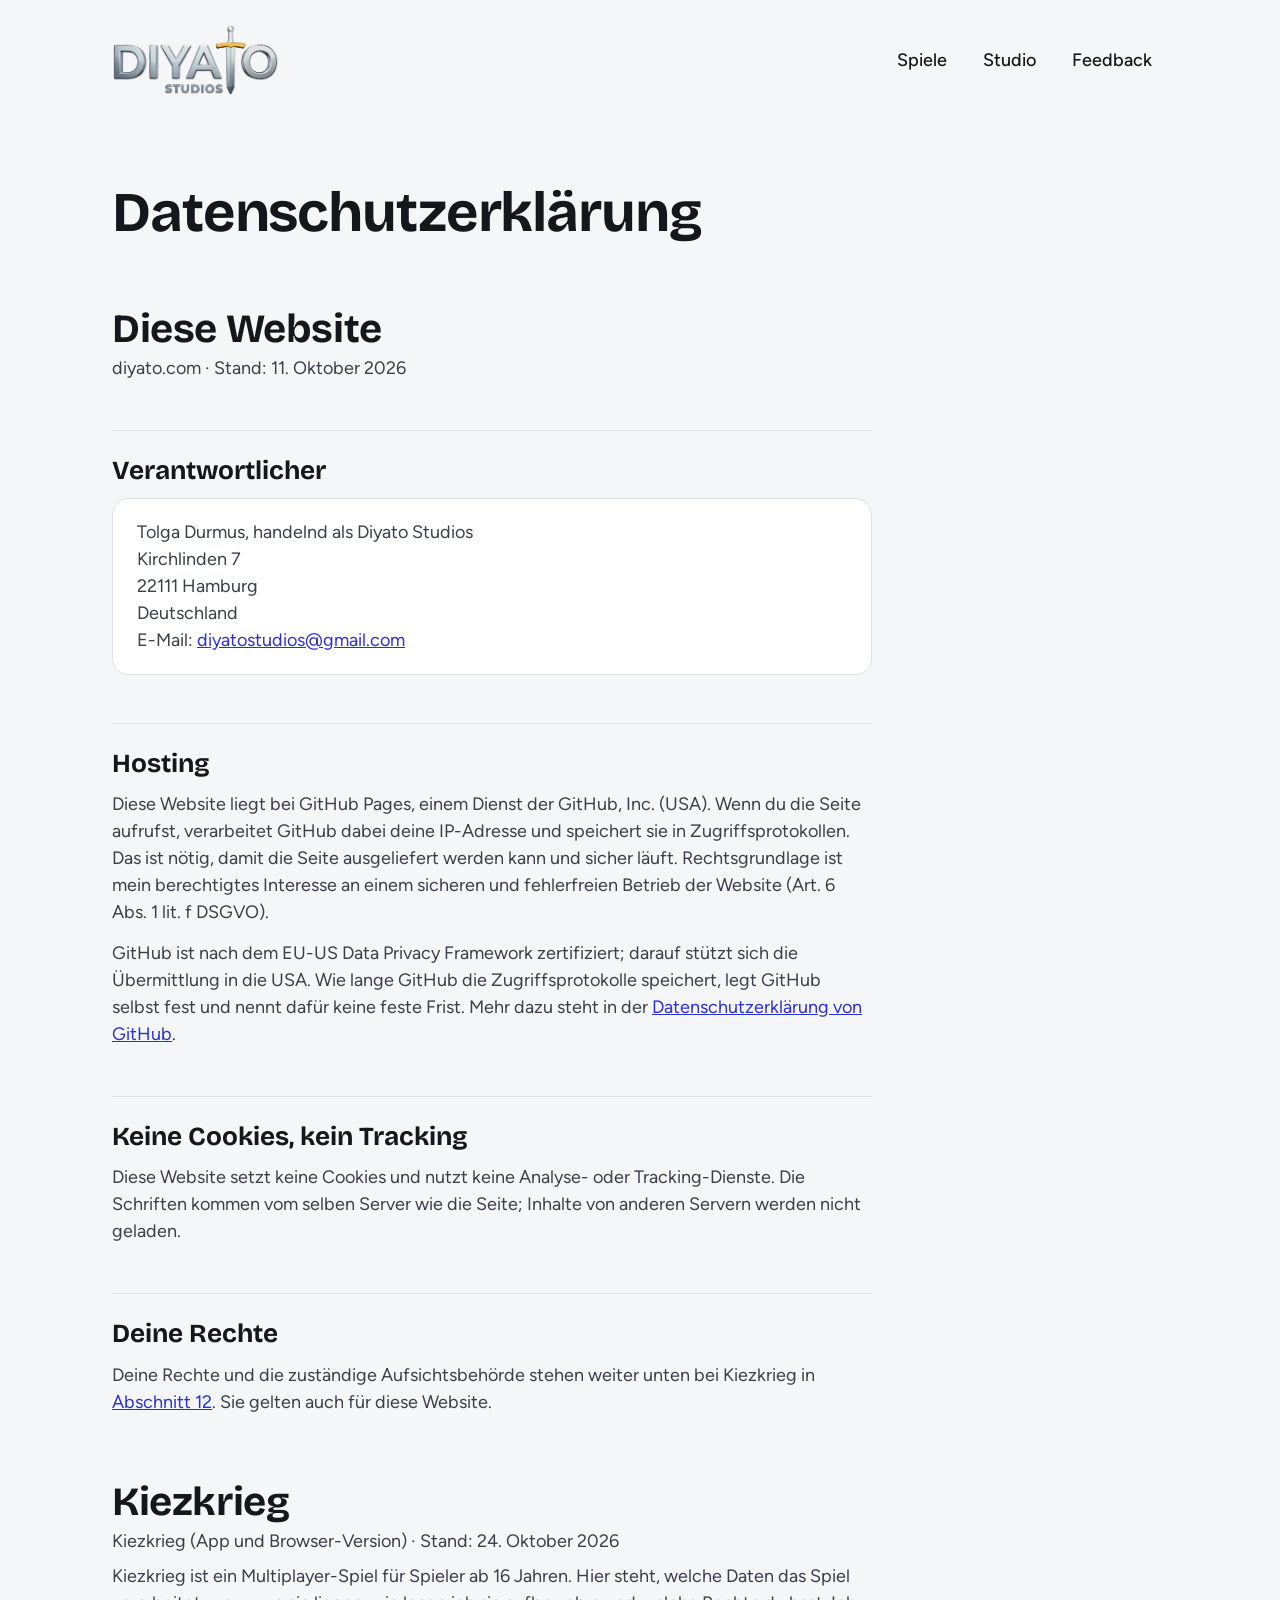
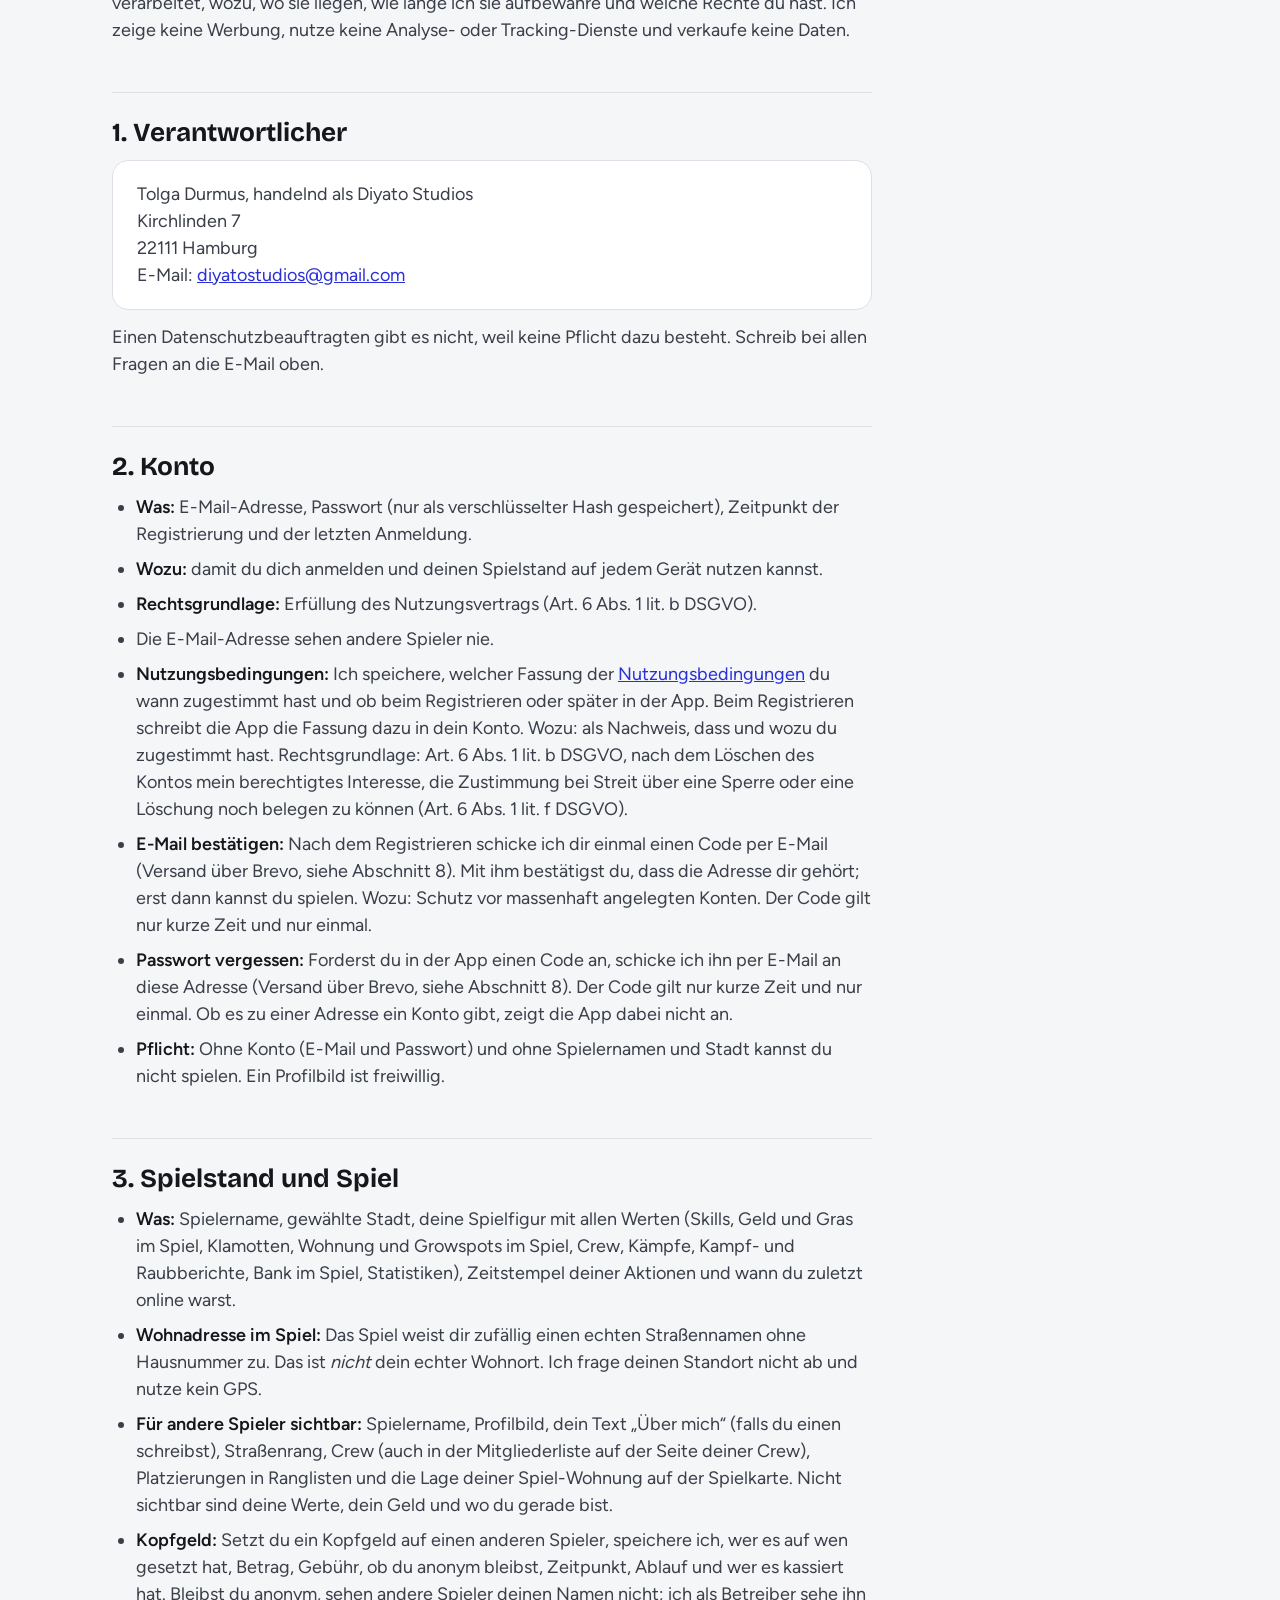
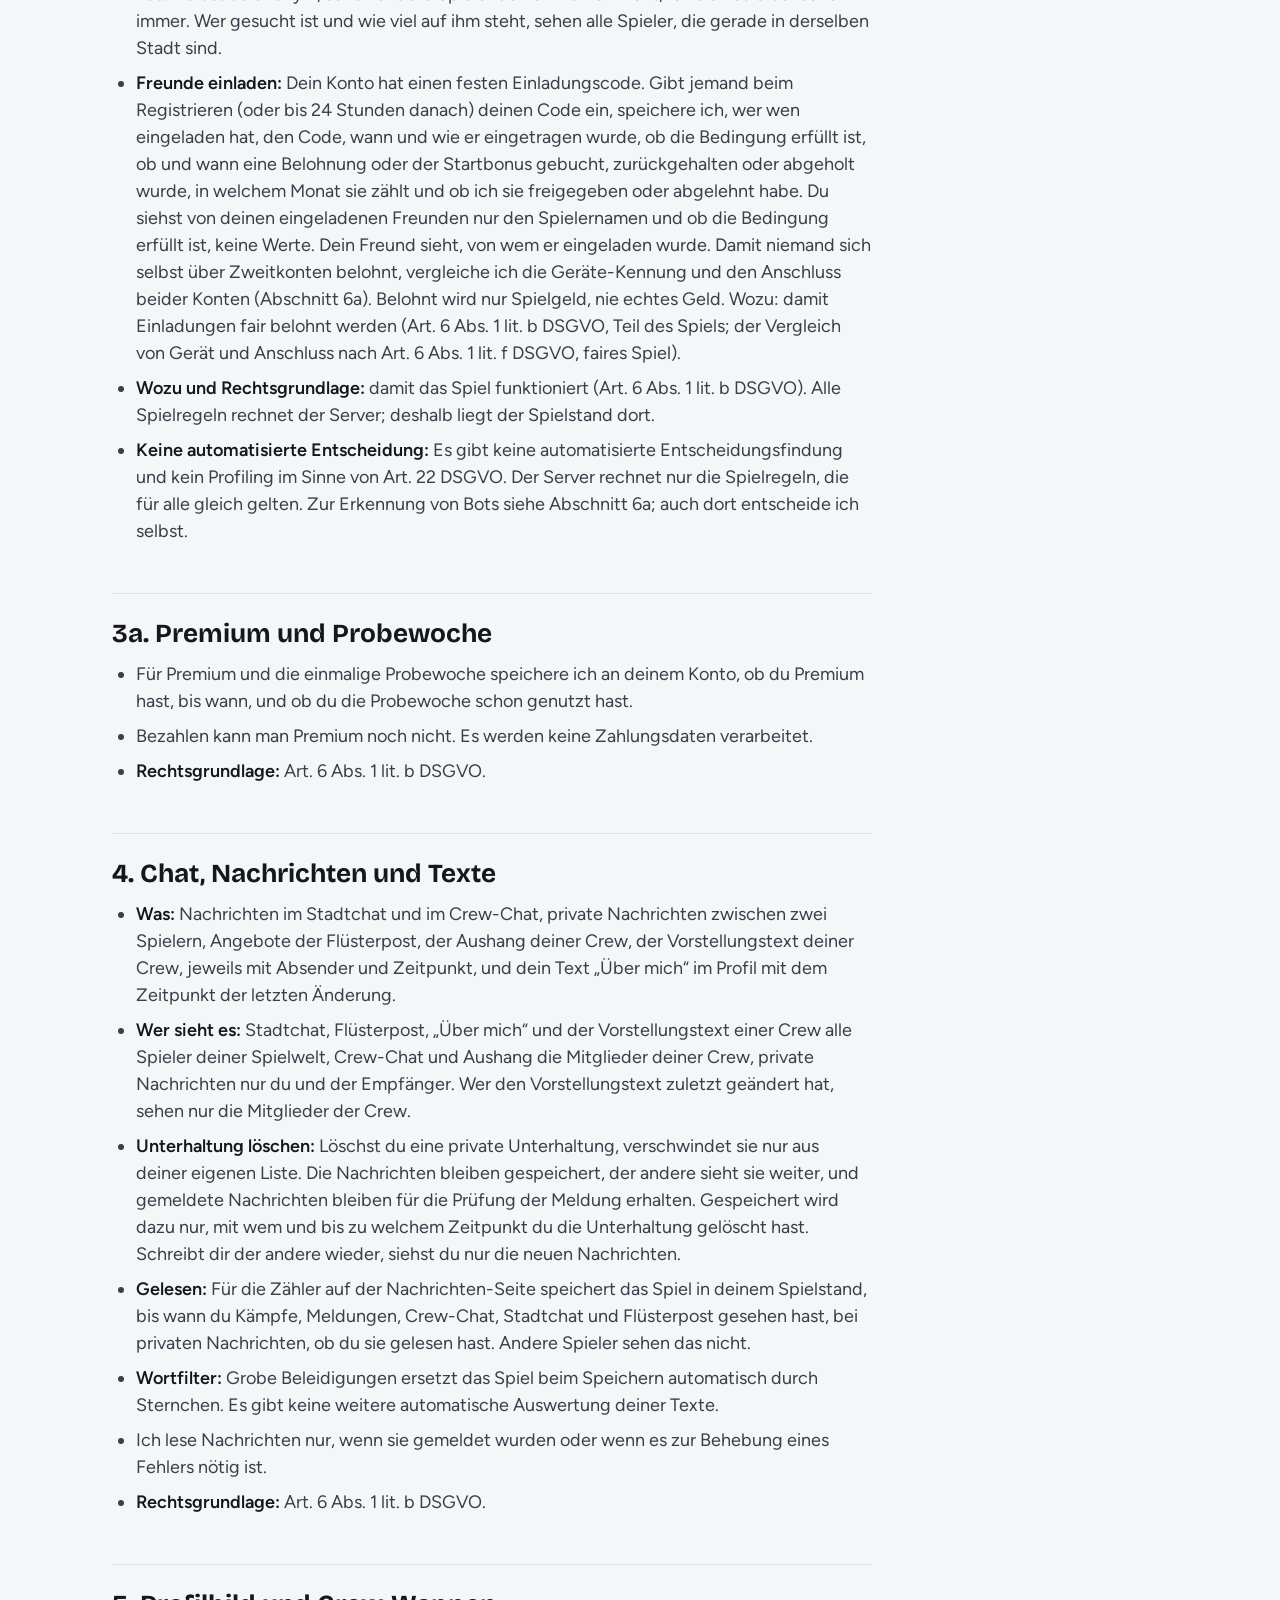
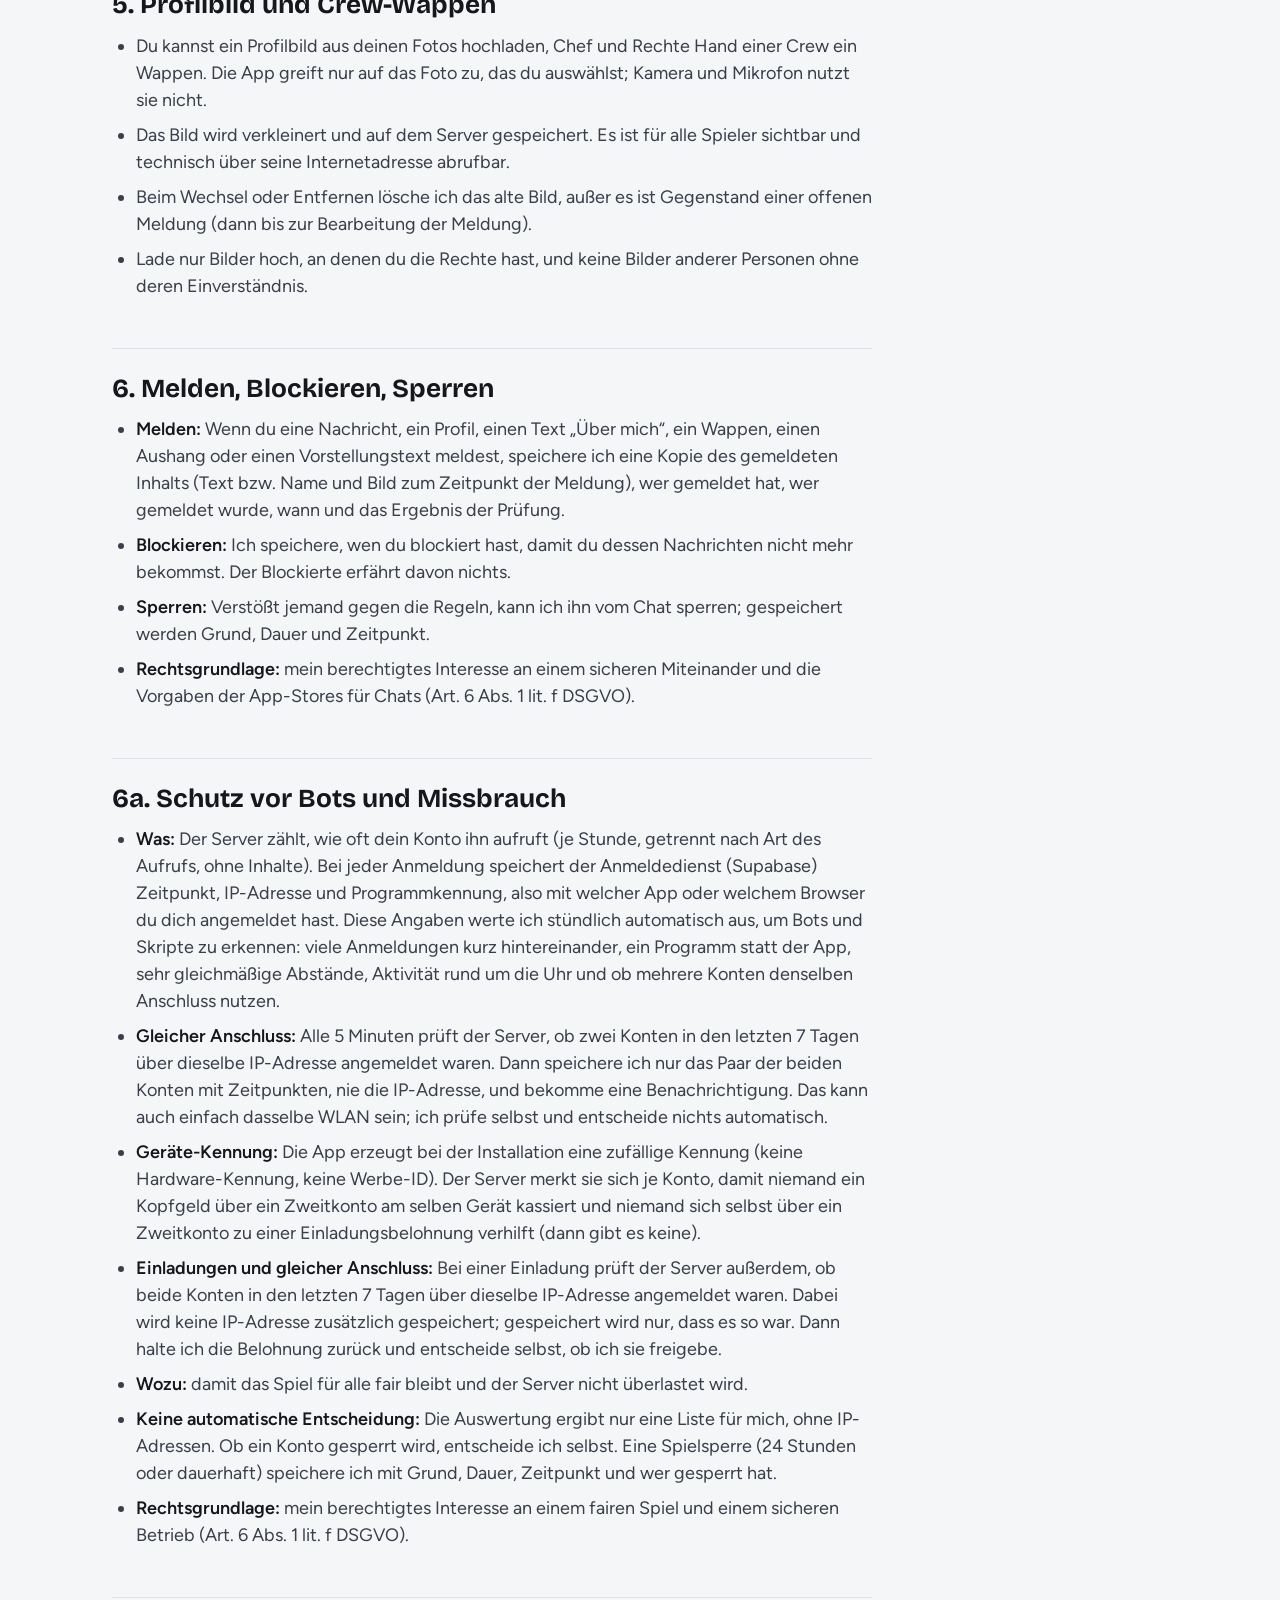
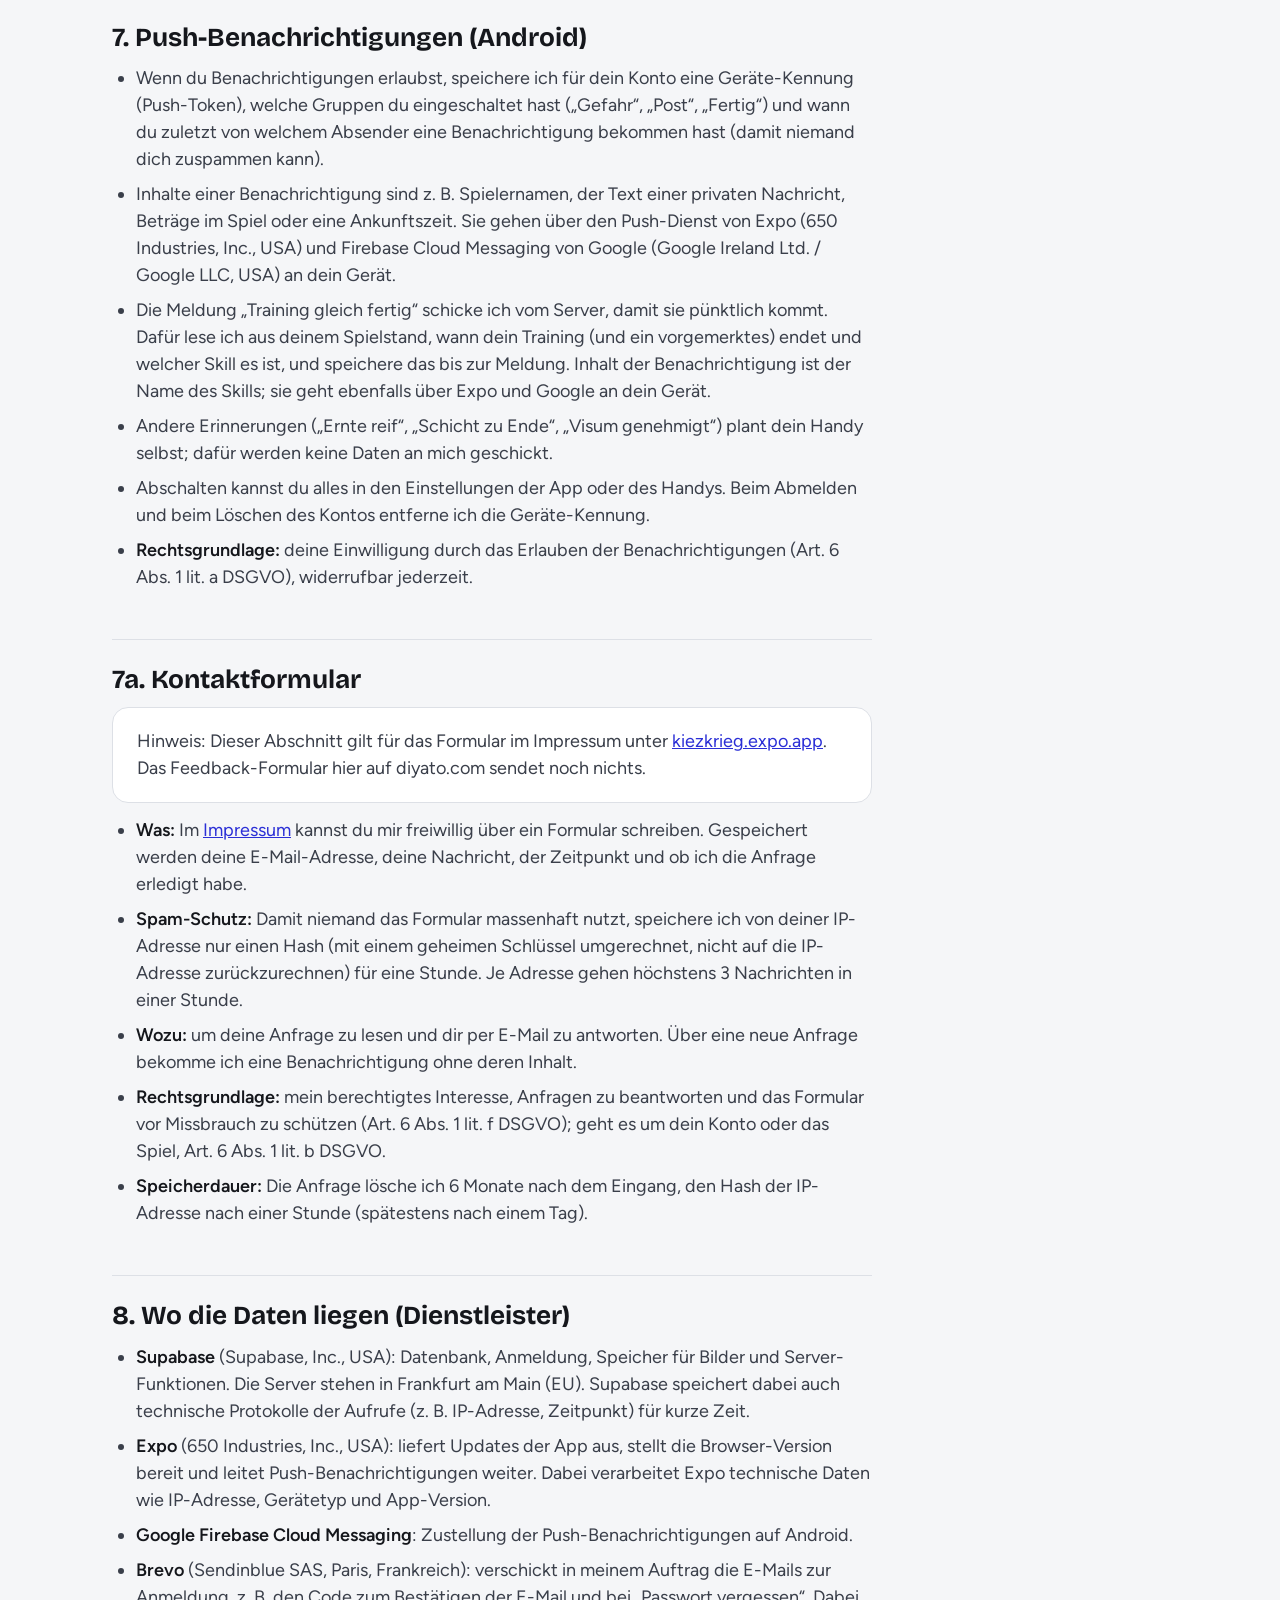
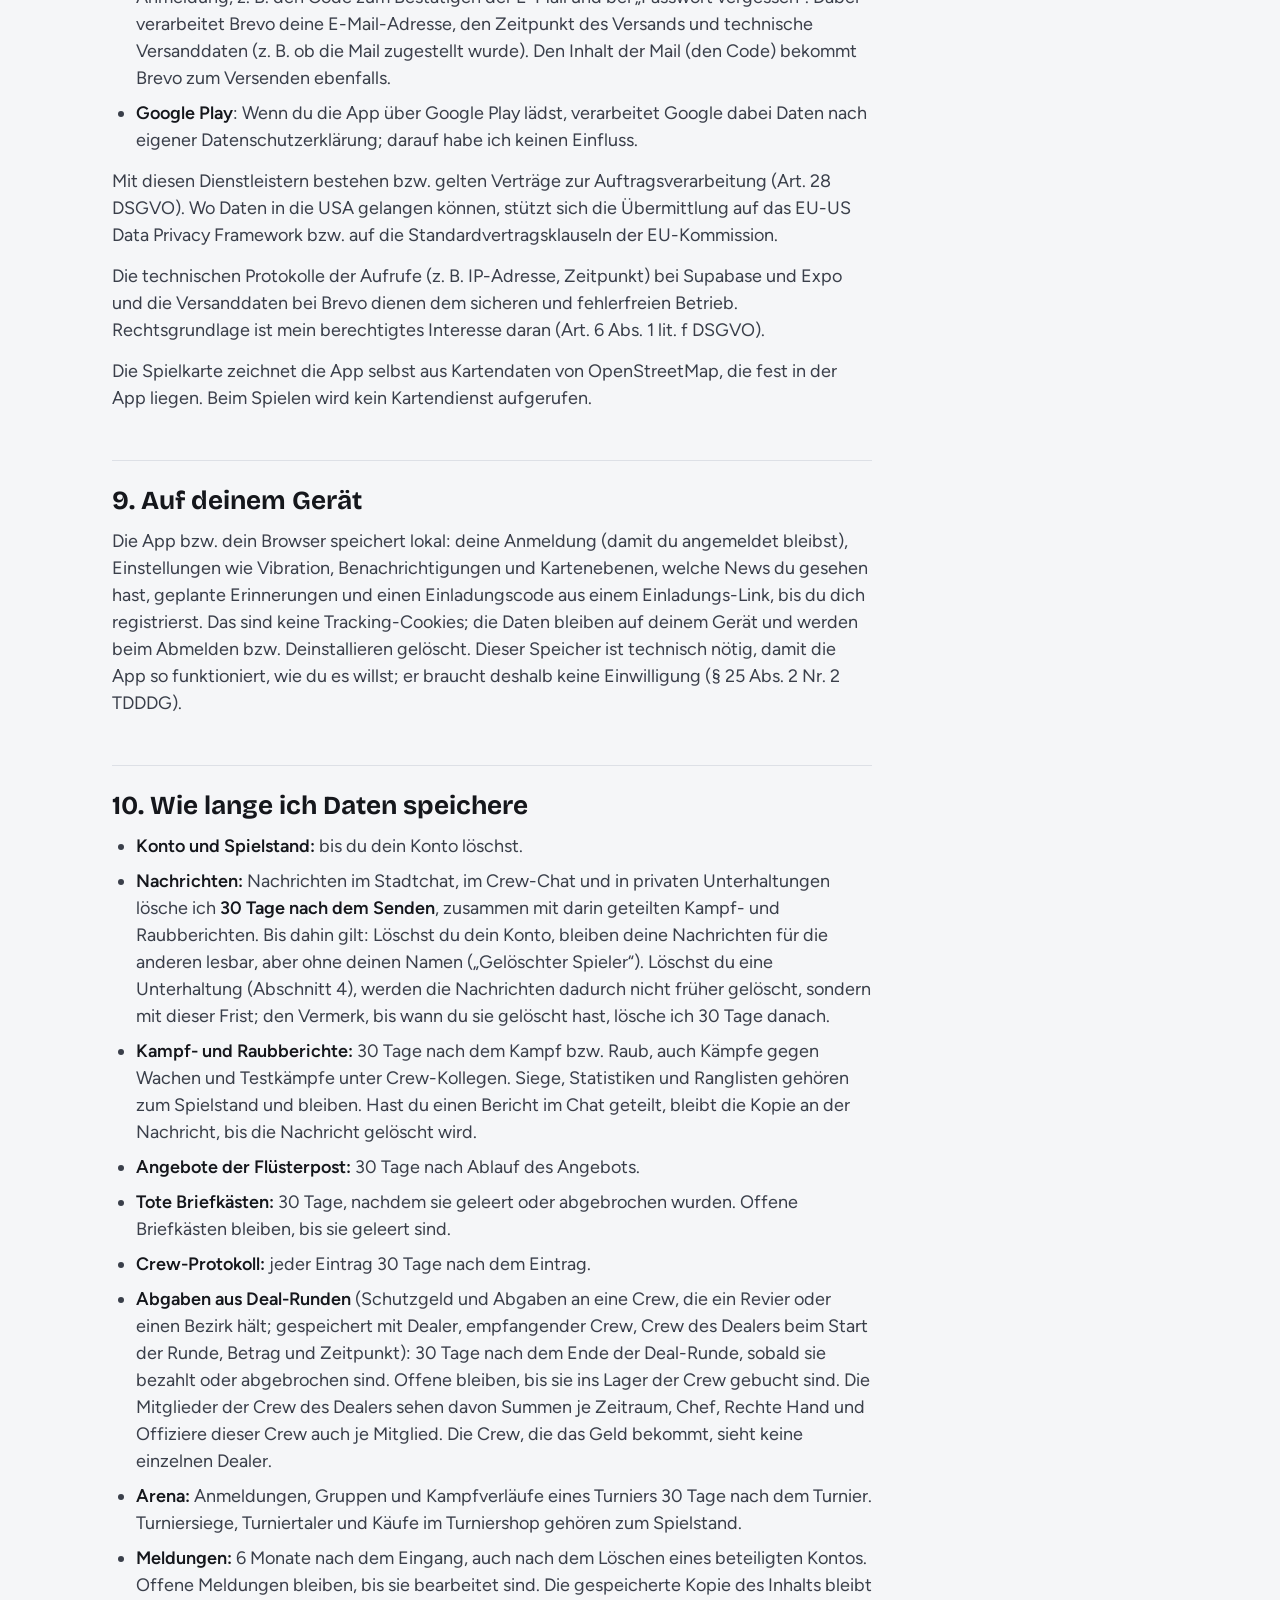
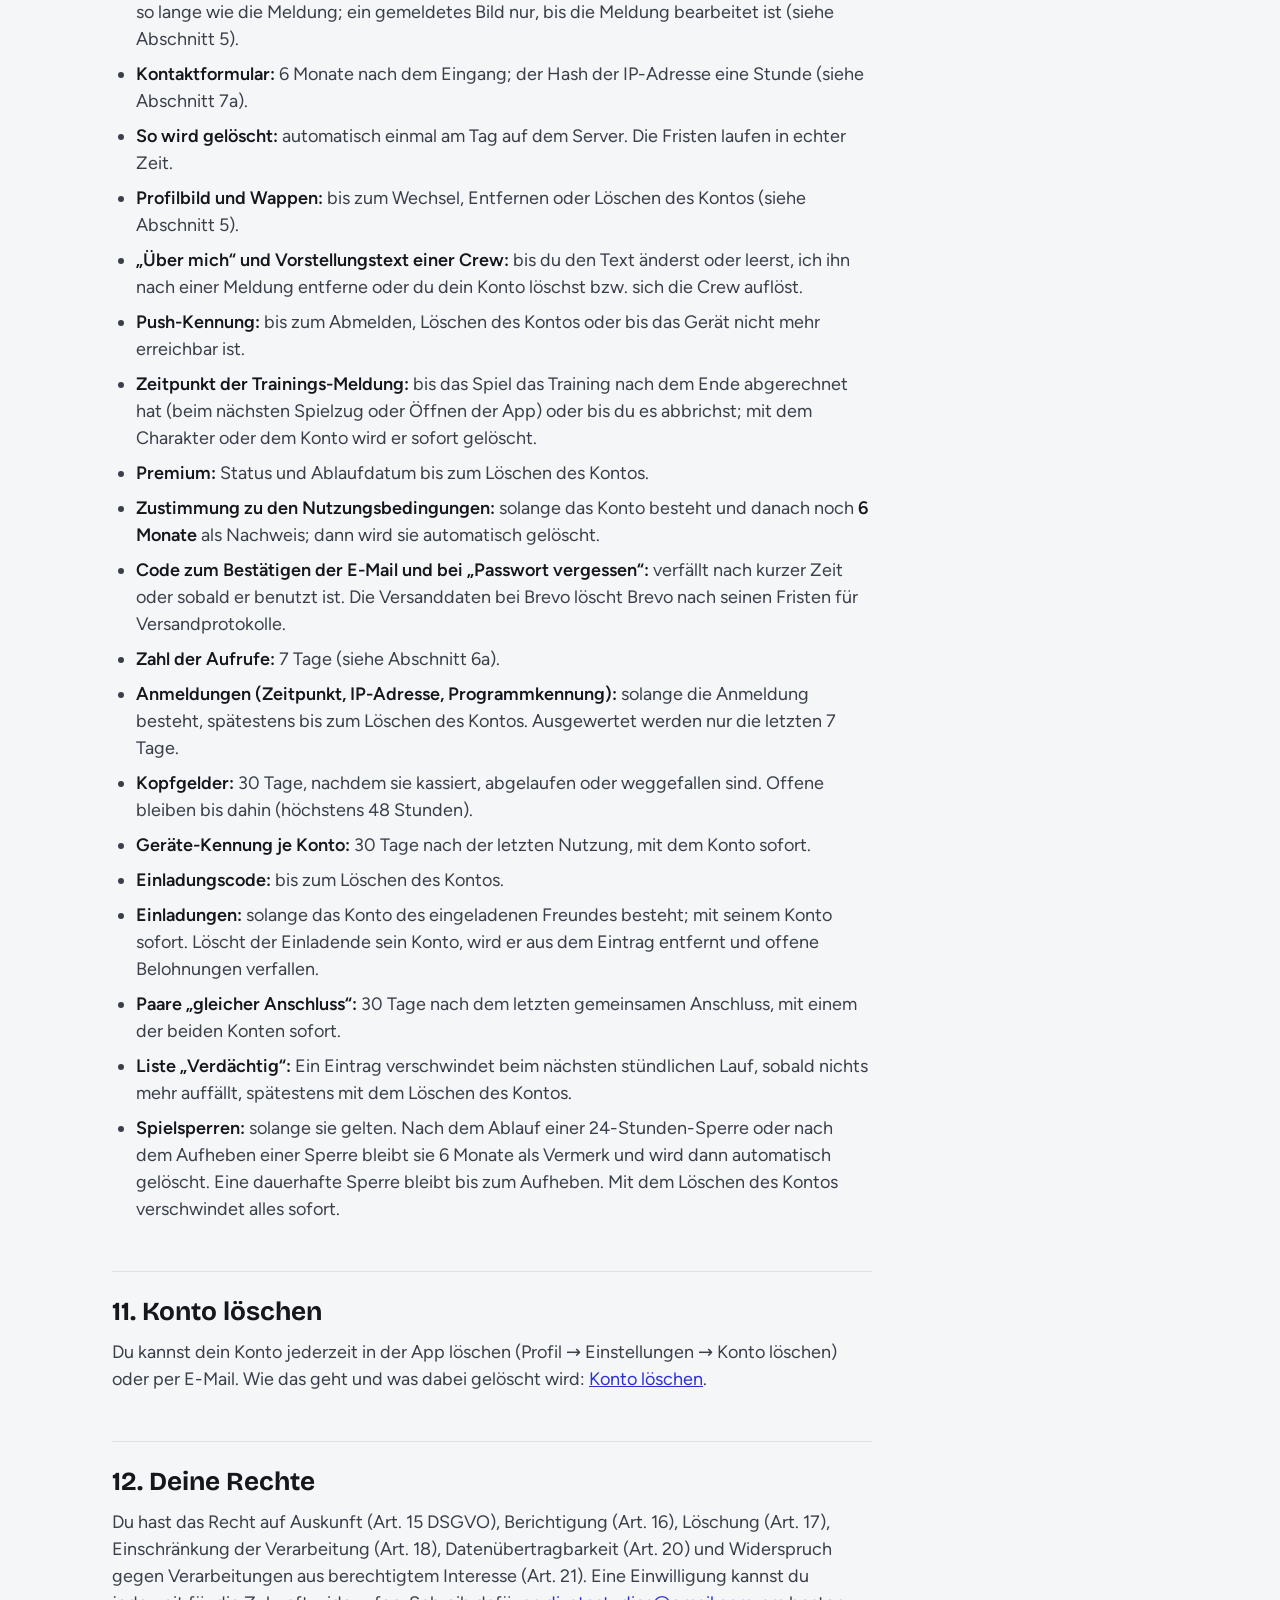
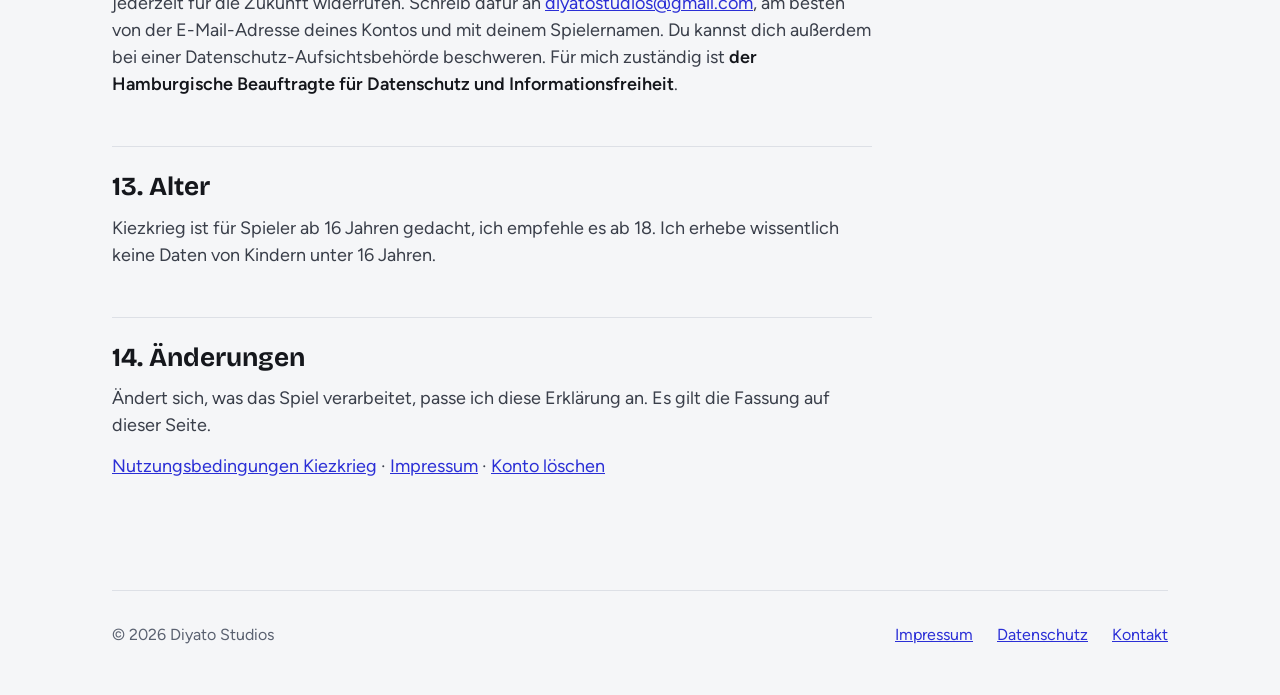
==== commit 5233dd2b: "Datenschutz Kiezkrieg: Freunde einladen (Code, Einladungen, Löschfristen), dazu Kopfgeld, Geräte-Ken" ====
--- a/datenschutz.html
+++ b/datenschutz.html
@@ -57,7 +57,7 @@
 Sie gelten auch für diese Website.</p>
 
 <h2 id="kiezkrieg" class="teil titel">Kiezkrieg</h2>
-<p class="recht__unterzeile">Kiezkrieg (App und Browser-Version) · Stand: 23. Oktober 2026</p>
+<p class="recht__unterzeile">Kiezkrieg (App und Browser-Version) · Stand: 24. Oktober 2026</p>
 
 <p>Kiezkrieg ist ein Multiplayer-Spiel für Spieler ab 16 Jahren. Hier steht, welche Daten das Spiel verarbeitet, wozu, wo sie liegen,
 wie lange ich sie aufbewahre und welche Rechte du hast. Ich zeige keine Werbung, nutze keine Analyse- oder Tracking-Dienste
@@ -79,6 +79,7 @@
   <li><strong>Rechtsgrundlage:</strong> Erfüllung des Nutzungsvertrags (Art. 6 Abs. 1 lit. b DSGVO).</li>
   <li>Die E-Mail-Adresse sehen andere Spieler nie.</li>
   <li><strong>Nutzungsbedingungen:</strong> Ich speichere, welcher Fassung der <a href="kiezkrieg/agb.html">Nutzungsbedingungen</a> du wann zugestimmt hast und ob beim Registrieren oder später in der App. Beim Registrieren schreibt die App die Fassung dazu in dein Konto. Wozu: als Nachweis, dass und wozu du zugestimmt hast. Rechtsgrundlage: Art. 6 Abs. 1 lit. b DSGVO, nach dem Löschen des Kontos mein berechtigtes Interesse, die Zustimmung bei Streit über eine Sperre oder eine Löschung noch belegen zu können (Art. 6 Abs. 1 lit. f DSGVO).</li>
+  <li><strong>E-Mail bestätigen:</strong> Nach dem Registrieren schicke ich dir einmal einen Code per E-Mail (Versand über Brevo, siehe Abschnitt 8). Mit ihm bestätigst du, dass die Adresse dir gehört; erst dann kannst du spielen. Wozu: Schutz vor massenhaft angelegten Konten. Der Code gilt nur kurze Zeit und nur einmal.</li>
   <li><strong>Passwort vergessen:</strong> Forderst du in der App einen Code an, schicke ich ihn per E-Mail an diese Adresse (Versand über Brevo, siehe Abschnitt 8). Der Code gilt nur kurze Zeit und nur einmal. Ob es zu einer Adresse ein Konto gibt, zeigt die App dabei nicht an.</li>
   <li><strong>Pflicht:</strong> Ohne Konto (E-Mail und Passwort) und ohne Spielernamen und Stadt kannst du nicht spielen. Ein Profilbild ist freiwillig.</li>
 </ul>
@@ -88,6 +89,8 @@
   <li><strong>Was:</strong> Spielername, gewählte Stadt, deine Spielfigur mit allen Werten (Skills, Geld und Gras im Spiel, Klamotten, Wohnung und Growspots im Spiel, Crew, Kämpfe, Kampf- und Raubberichte, Bank im Spiel, Statistiken), Zeitstempel deiner Aktionen und wann du zuletzt online warst.</li>
   <li><strong>Wohnadresse im Spiel:</strong> Das Spiel weist dir zufällig einen echten Straßennamen ohne Hausnummer zu. Das ist <em>nicht</em> dein echter Wohnort. Ich frage deinen Standort nicht ab und nutze kein GPS.</li>
   <li><strong>Für andere Spieler sichtbar:</strong> Spielername, Profilbild, dein Text „Über mich“ (falls du einen schreibst), Straßenrang, Crew (auch in der Mitgliederliste auf der Seite deiner Crew), Platzierungen in Ranglisten und die Lage deiner Spiel-Wohnung auf der Spielkarte. Nicht sichtbar sind deine Werte, dein Geld und wo du gerade bist.</li>
+  <li><strong>Kopfgeld:</strong> Setzt du ein Kopfgeld auf einen anderen Spieler, speichere ich, wer es auf wen gesetzt hat, Betrag, Gebühr, ob du anonym bleibst, Zeitpunkt, Ablauf und wer es kassiert hat. Bleibst du anonym, sehen andere Spieler deinen Namen nicht; ich als Betreiber sehe ihn immer. Wer gesucht ist und wie viel auf ihm steht, sehen alle Spieler, die gerade in derselben Stadt sind.</li>
+  <li><strong>Freunde einladen:</strong> Dein Konto hat einen festen Einladungscode. Gibt jemand beim Registrieren (oder bis 24 Stunden danach) deinen Code ein, speichere ich, wer wen eingeladen hat, den Code, wann und wie er eingetragen wurde, ob die Bedingung erfüllt ist, ob und wann eine Belohnung oder der Startbonus gebucht, zurückgehalten oder abgeholt wurde, in welchem Monat sie zählt und ob ich sie freigegeben oder abgelehnt habe. Du siehst von deinen eingeladenen Freunden nur den Spielernamen und ob die Bedingung erfüllt ist, keine Werte. Dein Freund sieht, von wem er eingeladen wurde. Damit niemand sich selbst über Zweitkonten belohnt, vergleiche ich die Geräte-Kennung und den Anschluss beider Konten (Abschnitt 6a). Belohnt wird nur Spielgeld, nie echtes Geld. Wozu: damit Einladungen fair belohnt werden (Art. 6 Abs. 1 lit. b DSGVO, Teil des Spiels; der Vergleich von Gerät und Anschluss nach Art. 6 Abs. 1 lit. f DSGVO, faires Spiel).</li>
   <li><strong>Wozu und Rechtsgrundlage:</strong> damit das Spiel funktioniert (Art. 6 Abs. 1 lit. b DSGVO). Alle Spielregeln rechnet der Server; deshalb liegt der Spielstand dort.</li>
   <li><strong>Keine automatisierte Entscheidung:</strong> Es gibt keine automatisierte Entscheidungsfindung und kein Profiling im Sinne von Art. 22 DSGVO. Der Server rechnet nur die Spielregeln, die für alle gleich gelten. Zur Erkennung von Bots siehe Abschnitt 6a; auch dort entscheide ich selbst.</li>
 </ul>
@@ -129,6 +132,9 @@
 <h3>6a. Schutz vor Bots und Missbrauch</h3>
 <ul>
   <li><strong>Was:</strong> Der Server zählt, wie oft dein Konto ihn aufruft (je Stunde, getrennt nach Art des Aufrufs, ohne Inhalte). Bei jeder Anmeldung speichert der Anmeldedienst (Supabase) Zeitpunkt, IP-Adresse und Programmkennung, also mit welcher App oder welchem Browser du dich angemeldet hast. Diese Angaben werte ich stündlich automatisch aus, um Bots und Skripte zu erkennen: viele Anmeldungen kurz hintereinander, ein Programm statt der App, sehr gleichmäßige Abstände, Aktivität rund um die Uhr und ob mehrere Konten denselben Anschluss nutzen.</li>
+  <li><strong>Gleicher Anschluss:</strong> Alle 5 Minuten prüft der Server, ob zwei Konten in den letzten 7 Tagen über dieselbe IP-Adresse angemeldet waren. Dann speichere ich nur das Paar der beiden Konten mit Zeitpunkten, nie die IP-Adresse, und bekomme eine Benachrichtigung. Das kann auch einfach dasselbe WLAN sein; ich prüfe selbst und entscheide nichts automatisch.</li>
+  <li><strong>Geräte-Kennung:</strong> Die App erzeugt bei der Installation eine zufällige Kennung (keine Hardware-Kennung, keine Werbe-ID). Der Server merkt sie sich je Konto, damit niemand ein Kopfgeld über ein Zweitkonto am selben Gerät kassiert und niemand sich selbst über ein Zweitkonto zu einer Einladungsbelohnung verhilft (dann gibt es keine).</li>
+  <li><strong>Einladungen und gleicher Anschluss:</strong> Bei einer Einladung prüft der Server außerdem, ob beide Konten in den letzten 7 Tagen über dieselbe IP-Adresse angemeldet waren. Dabei wird keine IP-Adresse zusätzlich gespeichert; gespeichert wird nur, dass es so war. Dann halte ich die Belohnung zurück und entscheide selbst, ob ich sie freigebe.</li>
   <li><strong>Wozu:</strong> damit das Spiel für alle fair bleibt und der Server nicht überlastet wird.</li>
   <li><strong>Keine automatische Entscheidung:</strong> Die Auswertung ergibt nur eine Liste für mich, ohne IP-Adressen. Ob ein Konto gesperrt wird, entscheide ich selbst. Eine Spielsperre (24 Stunden oder dauerhaft) speichere ich mit Grund, Dauer, Zeitpunkt und wer gesperrt hat.</li>
   <li><strong>Rechtsgrundlage:</strong> mein berechtigtes Interesse an einem fairen Spiel und einem sicheren Betrieb (Art. 6 Abs. 1 lit. f DSGVO).</li>
@@ -160,7 +166,7 @@
   <li><strong>Supabase</strong> (Supabase, Inc., USA): Datenbank, Anmeldung, Speicher für Bilder und Server-Funktionen. Die Server stehen in Frankfurt am Main (EU). Supabase speichert dabei auch technische Protokolle der Aufrufe (z. B. IP-Adresse, Zeitpunkt) für kurze Zeit.</li>
   <li><strong>Expo</strong> (650 Industries, Inc., USA): liefert Updates der App aus, stellt die Browser-Version bereit und leitet Push-Benachrichtigungen weiter. Dabei verarbeitet Expo technische Daten wie IP-Adresse, Gerätetyp und App-Version.</li>
   <li><strong>Google Firebase Cloud Messaging</strong>: Zustellung der Push-Benachrichtigungen auf Android.</li>
-  <li><strong>Brevo</strong> (Sendinblue SAS, Paris, Frankreich): verschickt in meinem Auftrag die E-Mails zur Anmeldung, z. B. den Code bei „Passwort vergessen“. Dabei verarbeitet Brevo deine E-Mail-Adresse, den Zeitpunkt des Versands und technische Versanddaten (z. B. ob die Mail zugestellt wurde). Den Inhalt der Mail (den Code) bekommt Brevo zum Versenden ebenfalls.</li>
+  <li><strong>Brevo</strong> (Sendinblue SAS, Paris, Frankreich): verschickt in meinem Auftrag die E-Mails zur Anmeldung, z. B. den Code zum Bestätigen der E-Mail und bei „Passwort vergessen“. Dabei verarbeitet Brevo deine E-Mail-Adresse, den Zeitpunkt des Versands und technische Versanddaten (z. B. ob die Mail zugestellt wurde). Den Inhalt der Mail (den Code) bekommt Brevo zum Versenden ebenfalls.</li>
   <li><strong>Google Play</strong>: Wenn du die App über Google Play lädst, verarbeitet Google dabei Daten nach eigener Datenschutzerklärung; darauf habe ich keinen Einfluss.</li>
 </ul>
 <p>Mit diesen Dienstleistern bestehen bzw. gelten Verträge zur Auftragsverarbeitung (Art. 28 DSGVO). Wo Daten in die USA gelangen
@@ -172,7 +178,7 @@
 
 <h3>9. Auf deinem Gerät</h3>
 <p>Die App bzw. dein Browser speichert lokal: deine Anmeldung (damit du angemeldet bleibst), Einstellungen wie Vibration,
-Benachrichtigungen und Kartenebenen, welche News du gesehen hast und geplante Erinnerungen. Das sind keine Tracking-Cookies;
+Benachrichtigungen und Kartenebenen, welche News du gesehen hast, geplante Erinnerungen und einen Einladungscode aus einem Einladungs-Link, bis du dich registrierst. Das sind keine Tracking-Cookies;
 die Daten bleiben auf deinem Gerät und werden beim Abmelden bzw. Deinstallieren gelöscht. Dieser Speicher ist technisch
 nötig, damit die App so funktioniert, wie du es willst; er braucht deshalb keine Einwilligung (§ 25 Abs. 2 Nr. 2 TDDDG).</p>
 
@@ -195,9 +201,14 @@
   <li><strong>Zeitpunkt der Trainings-Meldung:</strong> bis das Spiel das Training nach dem Ende abgerechnet hat (beim nächsten Spielzug oder Öffnen der App) oder bis du es abbrichst; mit dem Charakter oder dem Konto wird er sofort gelöscht.</li>
   <li><strong>Premium:</strong> Status und Ablaufdatum bis zum Löschen des Kontos.</li>
   <li><strong>Zustimmung zu den Nutzungsbedingungen:</strong> solange das Konto besteht und danach noch <strong>6 Monate</strong> als Nachweis; dann wird sie automatisch gelöscht.</li>
-  <li><strong>Code bei „Passwort vergessen“:</strong> verfällt nach kurzer Zeit oder sobald er benutzt ist. Die Versanddaten bei Brevo löscht Brevo nach seinen Fristen für Versandprotokolle.</li>
+  <li><strong>Code zum Bestätigen der E-Mail und bei „Passwort vergessen“:</strong> verfällt nach kurzer Zeit oder sobald er benutzt ist. Die Versanddaten bei Brevo löscht Brevo nach seinen Fristen für Versandprotokolle.</li>
   <li><strong>Zahl der Aufrufe:</strong> 7 Tage (siehe Abschnitt 6a).</li>
   <li><strong>Anmeldungen (Zeitpunkt, IP-Adresse, Programmkennung):</strong> solange die Anmeldung besteht, spätestens bis zum Löschen des Kontos. Ausgewertet werden nur die letzten 7 Tage.</li>
+  <li><strong>Kopfgelder:</strong> 30 Tage, nachdem sie kassiert, abgelaufen oder weggefallen sind. Offene bleiben bis dahin (höchstens 48 Stunden).</li>
+  <li><strong>Geräte-Kennung je Konto:</strong> 30 Tage nach der letzten Nutzung, mit dem Konto sofort.</li>
+  <li><strong>Einladungscode:</strong> bis zum Löschen des Kontos.</li>
+  <li><strong>Einladungen:</strong> solange das Konto des eingeladenen Freundes besteht; mit seinem Konto sofort. Löscht der Einladende sein Konto, wird er aus dem Eintrag entfernt und offene Belohnungen verfallen.</li>
+  <li><strong>Paare „gleicher Anschluss“:</strong> 30 Tage nach dem letzten gemeinsamen Anschluss, mit einem der beiden Konten sofort.</li>
   <li><strong>Liste „Verdächtig“:</strong> Ein Eintrag verschwindet beim nächsten stündlichen Lauf, sobald nichts mehr auffällt, spätestens mit dem Löschen des Kontos.</li>
   <li><strong>Spielsperren:</strong> solange sie gelten. Nach dem Ablauf einer 24-Stunden-Sperre oder nach dem Aufheben einer Sperre bleibt sie 6 Monate als Vermerk und wird dann automatisch gelöscht. Eine dauerhafte Sperre bleibt bis zum Aufheben. Mit dem Löschen des Kontos verschwindet alles sofort.</li>
 </ul>
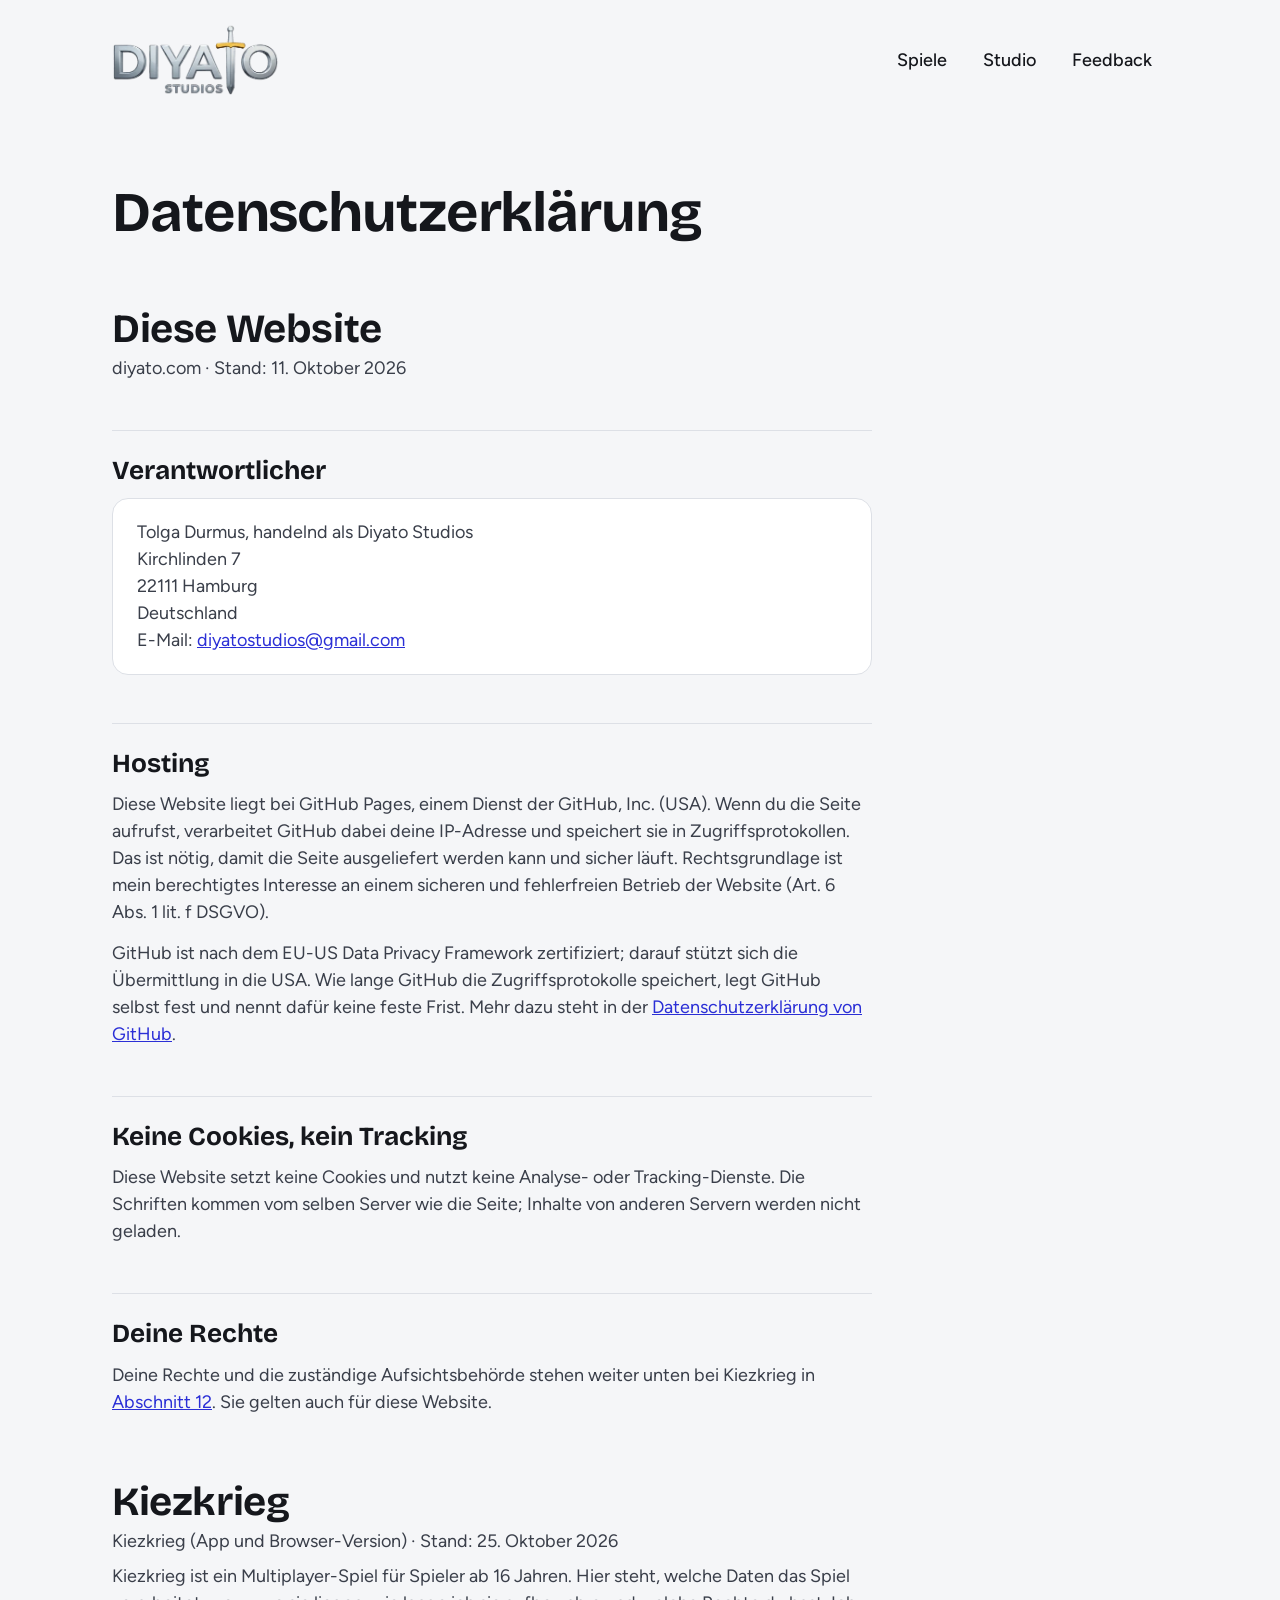
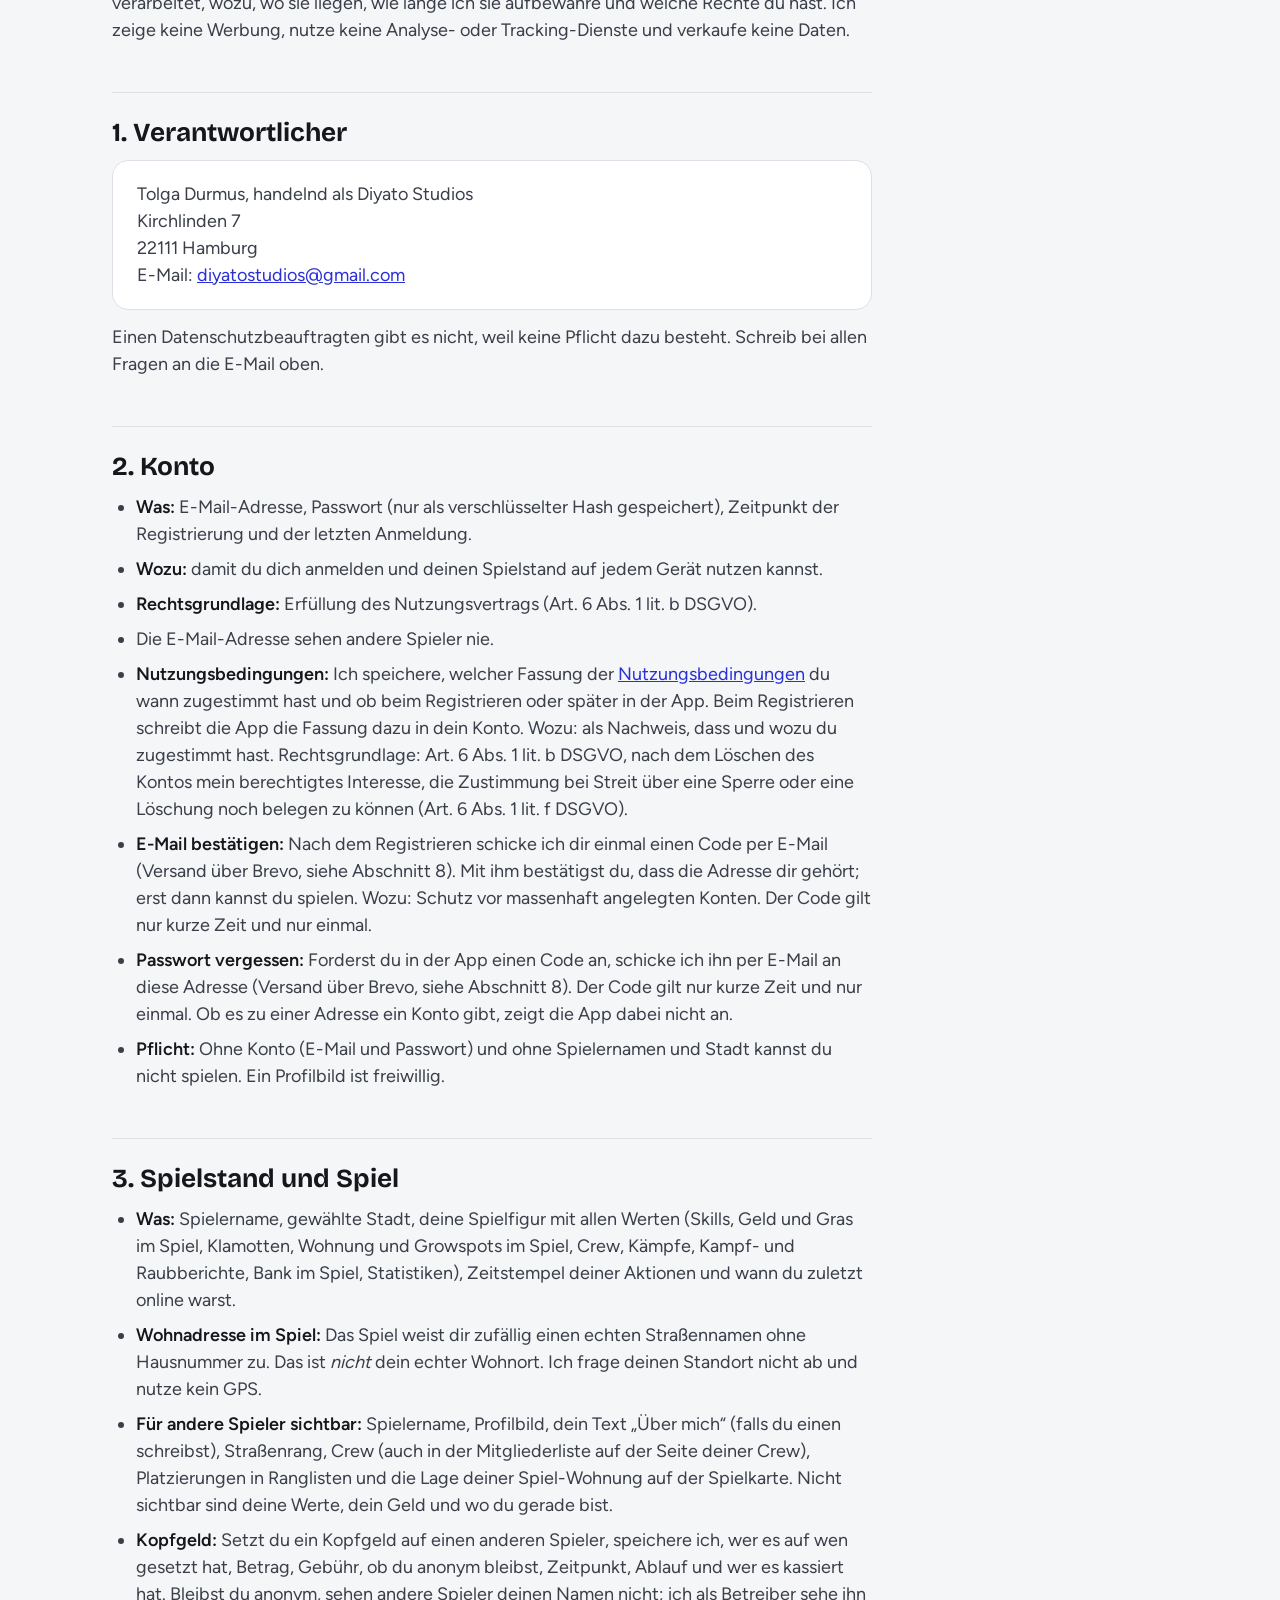
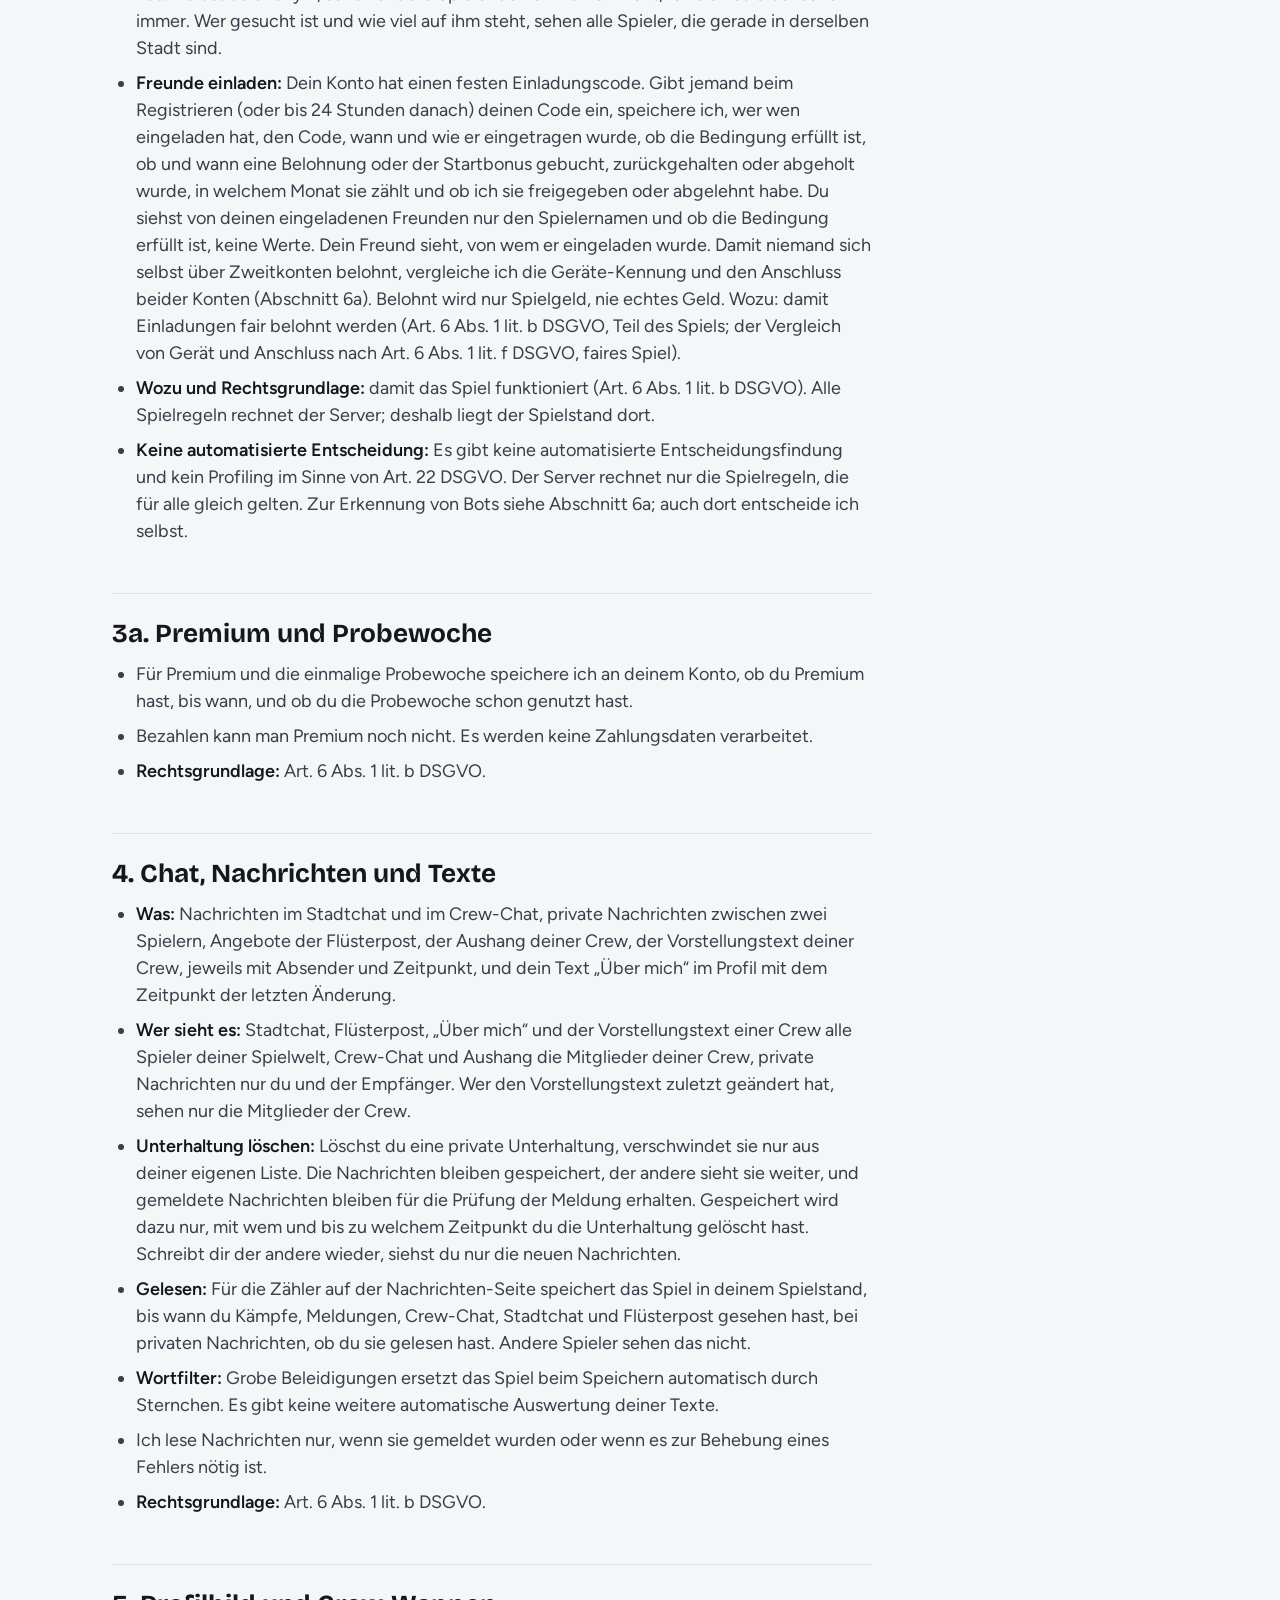
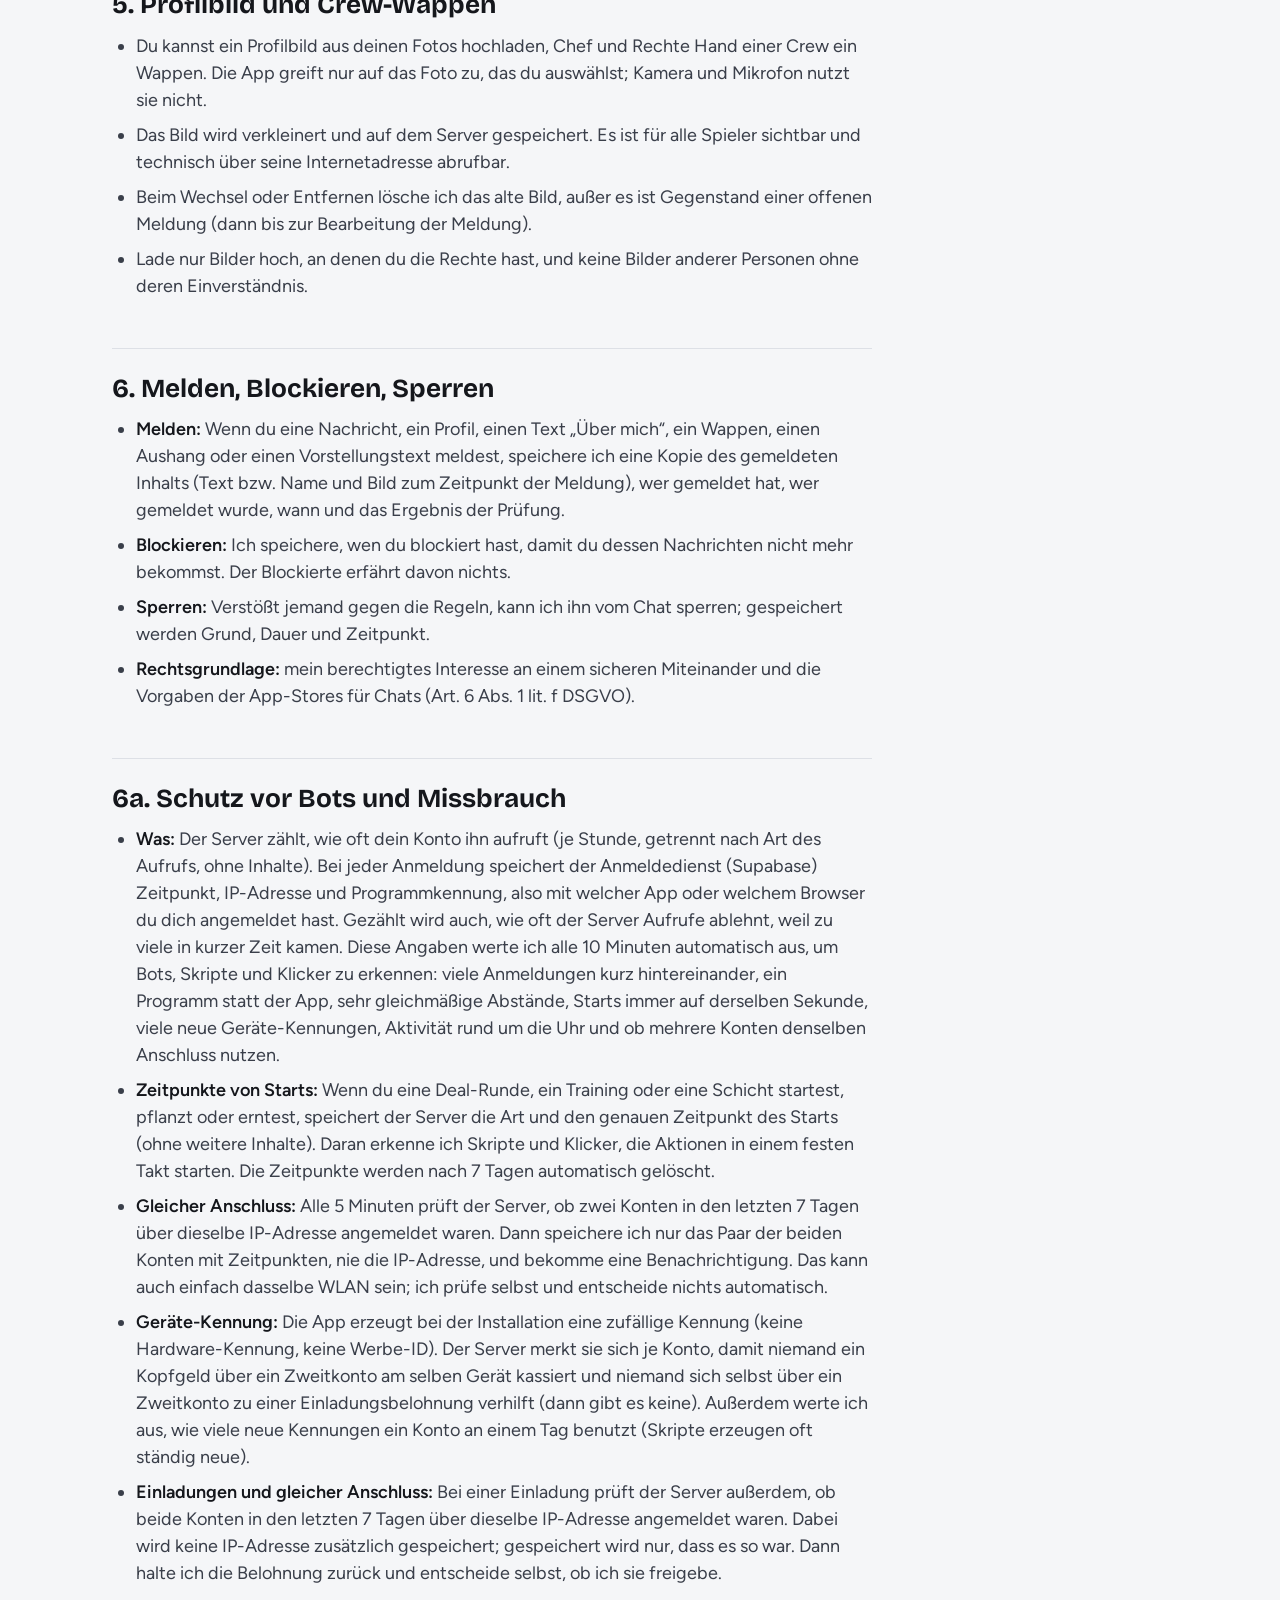
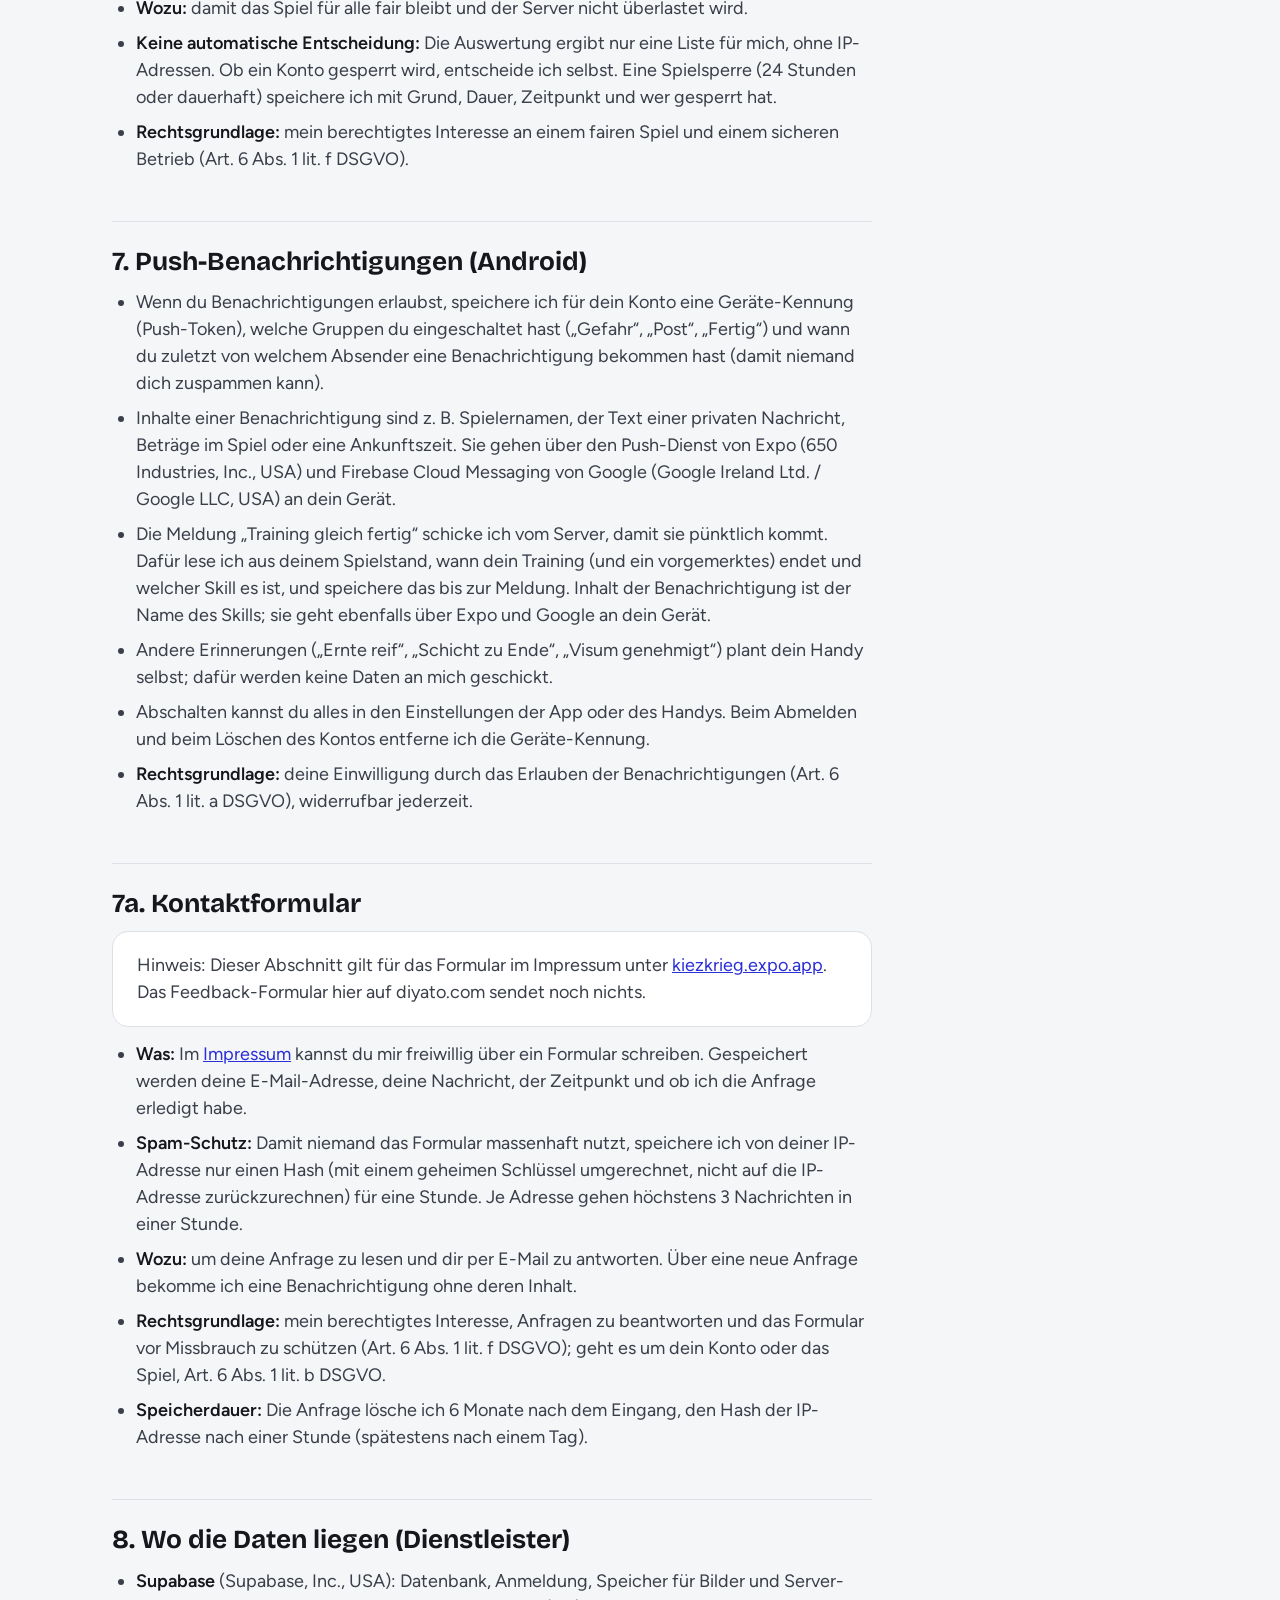
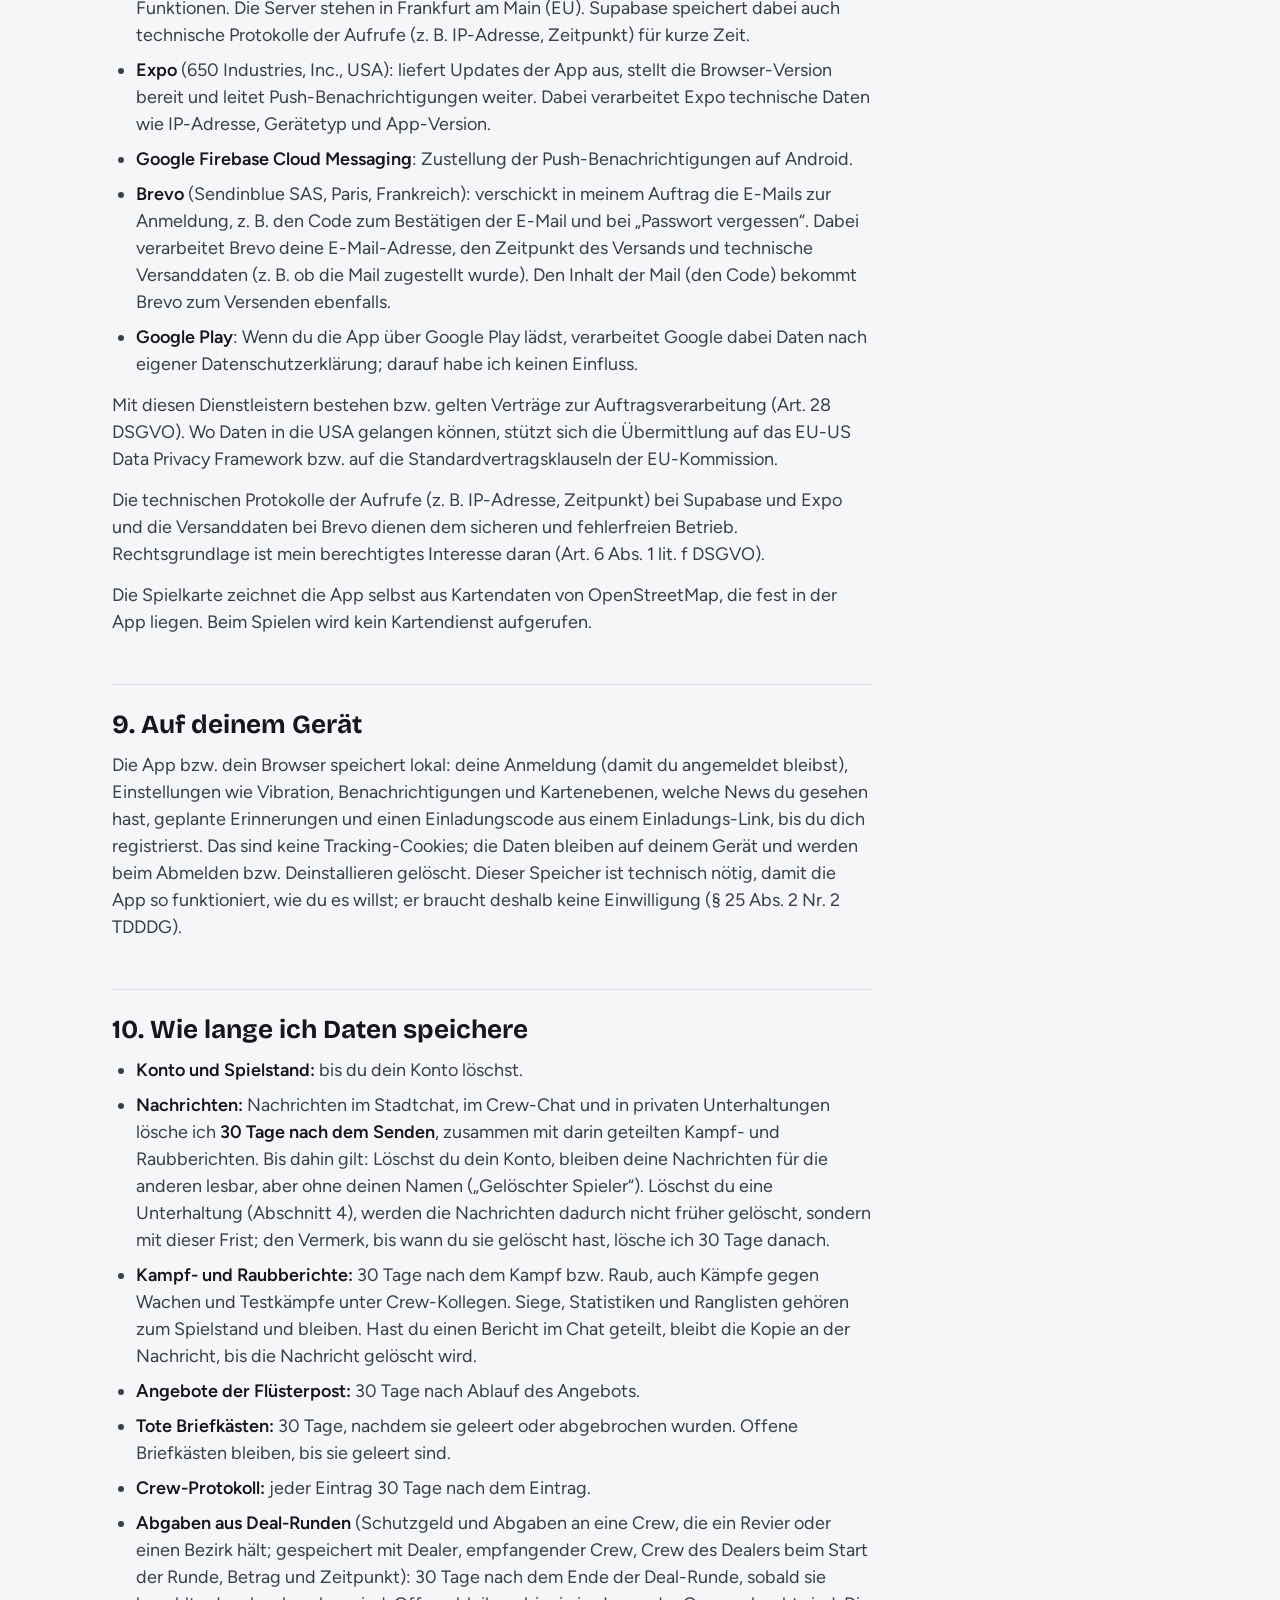
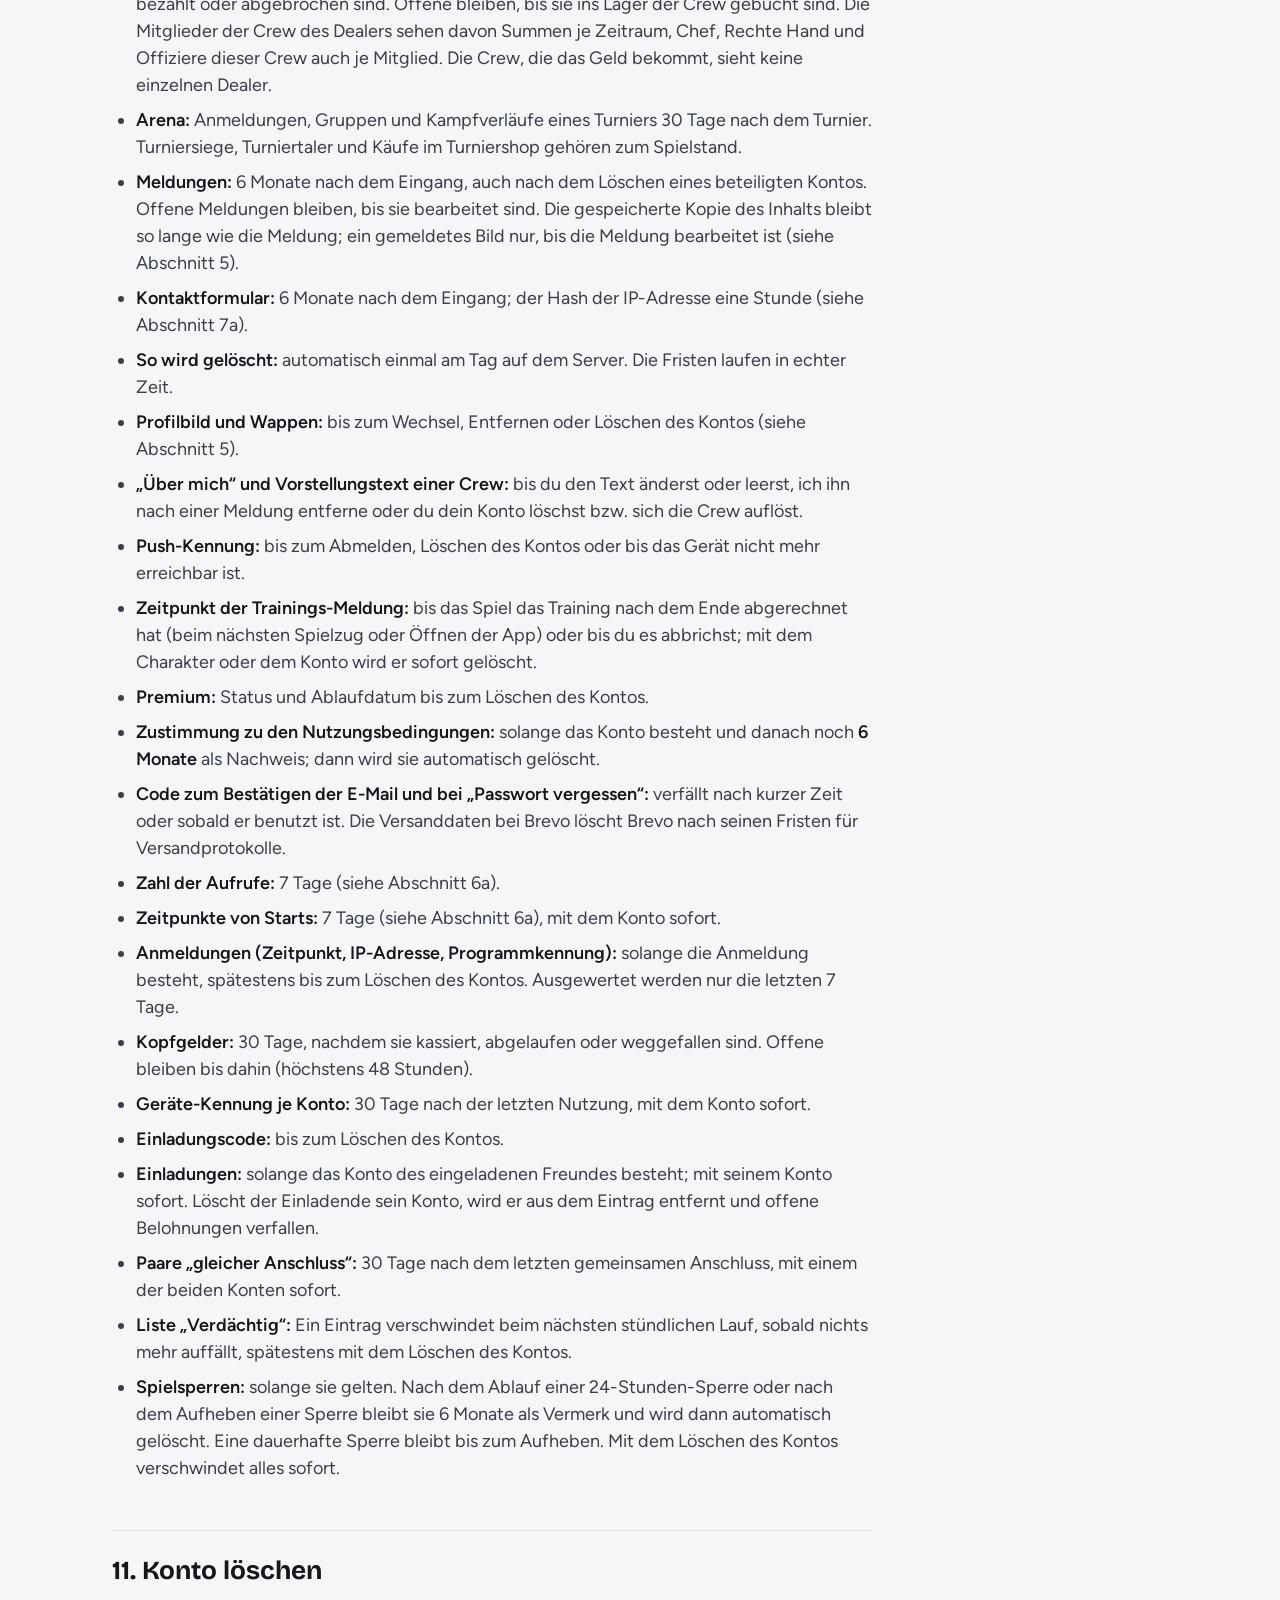
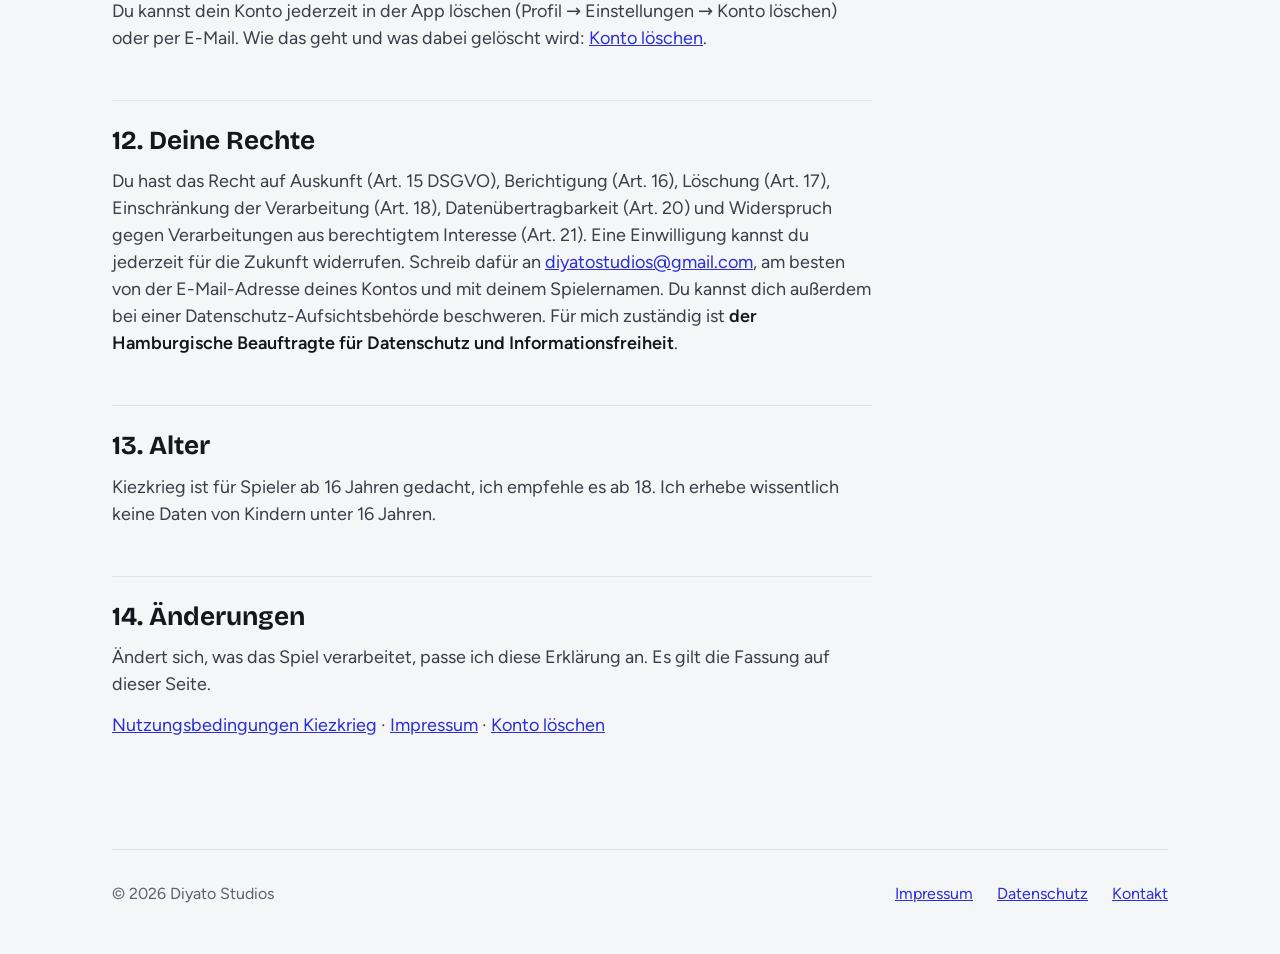
==== commit 58e7af84: "Datenschutz Kiezkrieg: Zeitpunkte von Starts zur Erkennung von Skripten und Klickern (7 Tage), abgel" ====
--- a/datenschutz.html
+++ b/datenschutz.html
@@ -57,7 +57,7 @@
 Sie gelten auch für diese Website.</p>
 
 <h2 id="kiezkrieg" class="teil titel">Kiezkrieg</h2>
-<p class="recht__unterzeile">Kiezkrieg (App und Browser-Version) · Stand: 24. Oktober 2026</p>
+<p class="recht__unterzeile">Kiezkrieg (App und Browser-Version) · Stand: 25. Oktober 2026</p>
 
 <p>Kiezkrieg ist ein Multiplayer-Spiel für Spieler ab 16 Jahren. Hier steht, welche Daten das Spiel verarbeitet, wozu, wo sie liegen,
 wie lange ich sie aufbewahre und welche Rechte du hast. Ich zeige keine Werbung, nutze keine Analyse- oder Tracking-Dienste
@@ -131,9 +131,10 @@
 
 <h3>6a. Schutz vor Bots und Missbrauch</h3>
 <ul>
-  <li><strong>Was:</strong> Der Server zählt, wie oft dein Konto ihn aufruft (je Stunde, getrennt nach Art des Aufrufs, ohne Inhalte). Bei jeder Anmeldung speichert der Anmeldedienst (Supabase) Zeitpunkt, IP-Adresse und Programmkennung, also mit welcher App oder welchem Browser du dich angemeldet hast. Diese Angaben werte ich stündlich automatisch aus, um Bots und Skripte zu erkennen: viele Anmeldungen kurz hintereinander, ein Programm statt der App, sehr gleichmäßige Abstände, Aktivität rund um die Uhr und ob mehrere Konten denselben Anschluss nutzen.</li>
+  <li><strong>Was:</strong> Der Server zählt, wie oft dein Konto ihn aufruft (je Stunde, getrennt nach Art des Aufrufs, ohne Inhalte). Bei jeder Anmeldung speichert der Anmeldedienst (Supabase) Zeitpunkt, IP-Adresse und Programmkennung, also mit welcher App oder welchem Browser du dich angemeldet hast. Gezählt wird auch, wie oft der Server Aufrufe ablehnt, weil zu viele in kurzer Zeit kamen. Diese Angaben werte ich alle 10 Minuten automatisch aus, um Bots, Skripte und Klicker zu erkennen: viele Anmeldungen kurz hintereinander, ein Programm statt der App, sehr gleichmäßige Abstände, Starts immer auf derselben Sekunde, viele neue Geräte-Kennungen, Aktivität rund um die Uhr und ob mehrere Konten denselben Anschluss nutzen.</li>
+  <li><strong>Zeitpunkte von Starts:</strong> Wenn du eine Deal-Runde, ein Training oder eine Schicht startest, pflanzt oder erntest, speichert der Server die Art und den genauen Zeitpunkt des Starts (ohne weitere Inhalte). Daran erkenne ich Skripte und Klicker, die Aktionen in einem festen Takt starten. Die Zeitpunkte werden nach 7 Tagen automatisch gelöscht.</li>
   <li><strong>Gleicher Anschluss:</strong> Alle 5 Minuten prüft der Server, ob zwei Konten in den letzten 7 Tagen über dieselbe IP-Adresse angemeldet waren. Dann speichere ich nur das Paar der beiden Konten mit Zeitpunkten, nie die IP-Adresse, und bekomme eine Benachrichtigung. Das kann auch einfach dasselbe WLAN sein; ich prüfe selbst und entscheide nichts automatisch.</li>
-  <li><strong>Geräte-Kennung:</strong> Die App erzeugt bei der Installation eine zufällige Kennung (keine Hardware-Kennung, keine Werbe-ID). Der Server merkt sie sich je Konto, damit niemand ein Kopfgeld über ein Zweitkonto am selben Gerät kassiert und niemand sich selbst über ein Zweitkonto zu einer Einladungsbelohnung verhilft (dann gibt es keine).</li>
+  <li><strong>Geräte-Kennung:</strong> Die App erzeugt bei der Installation eine zufällige Kennung (keine Hardware-Kennung, keine Werbe-ID). Der Server merkt sie sich je Konto, damit niemand ein Kopfgeld über ein Zweitkonto am selben Gerät kassiert und niemand sich selbst über ein Zweitkonto zu einer Einladungsbelohnung verhilft (dann gibt es keine). Außerdem werte ich aus, wie viele neue Kennungen ein Konto an einem Tag benutzt (Skripte erzeugen oft ständig neue).</li>
   <li><strong>Einladungen und gleicher Anschluss:</strong> Bei einer Einladung prüft der Server außerdem, ob beide Konten in den letzten 7 Tagen über dieselbe IP-Adresse angemeldet waren. Dabei wird keine IP-Adresse zusätzlich gespeichert; gespeichert wird nur, dass es so war. Dann halte ich die Belohnung zurück und entscheide selbst, ob ich sie freigebe.</li>
   <li><strong>Wozu:</strong> damit das Spiel für alle fair bleibt und der Server nicht überlastet wird.</li>
   <li><strong>Keine automatische Entscheidung:</strong> Die Auswertung ergibt nur eine Liste für mich, ohne IP-Adressen. Ob ein Konto gesperrt wird, entscheide ich selbst. Eine Spielsperre (24 Stunden oder dauerhaft) speichere ich mit Grund, Dauer, Zeitpunkt und wer gesperrt hat.</li>
@@ -203,6 +204,7 @@
   <li><strong>Zustimmung zu den Nutzungsbedingungen:</strong> solange das Konto besteht und danach noch <strong>6 Monate</strong> als Nachweis; dann wird sie automatisch gelöscht.</li>
   <li><strong>Code zum Bestätigen der E-Mail und bei „Passwort vergessen“:</strong> verfällt nach kurzer Zeit oder sobald er benutzt ist. Die Versanddaten bei Brevo löscht Brevo nach seinen Fristen für Versandprotokolle.</li>
   <li><strong>Zahl der Aufrufe:</strong> 7 Tage (siehe Abschnitt 6a).</li>
+  <li><strong>Zeitpunkte von Starts:</strong> 7 Tage (siehe Abschnitt 6a), mit dem Konto sofort.</li>
   <li><strong>Anmeldungen (Zeitpunkt, IP-Adresse, Programmkennung):</strong> solange die Anmeldung besteht, spätestens bis zum Löschen des Kontos. Ausgewertet werden nur die letzten 7 Tage.</li>
   <li><strong>Kopfgelder:</strong> 30 Tage, nachdem sie kassiert, abgelaufen oder weggefallen sind. Offene bleiben bis dahin (höchstens 48 Stunden).</li>
   <li><strong>Geräte-Kennung je Konto:</strong> 30 Tage nach der letzten Nutzung, mit dem Konto sofort.</li>
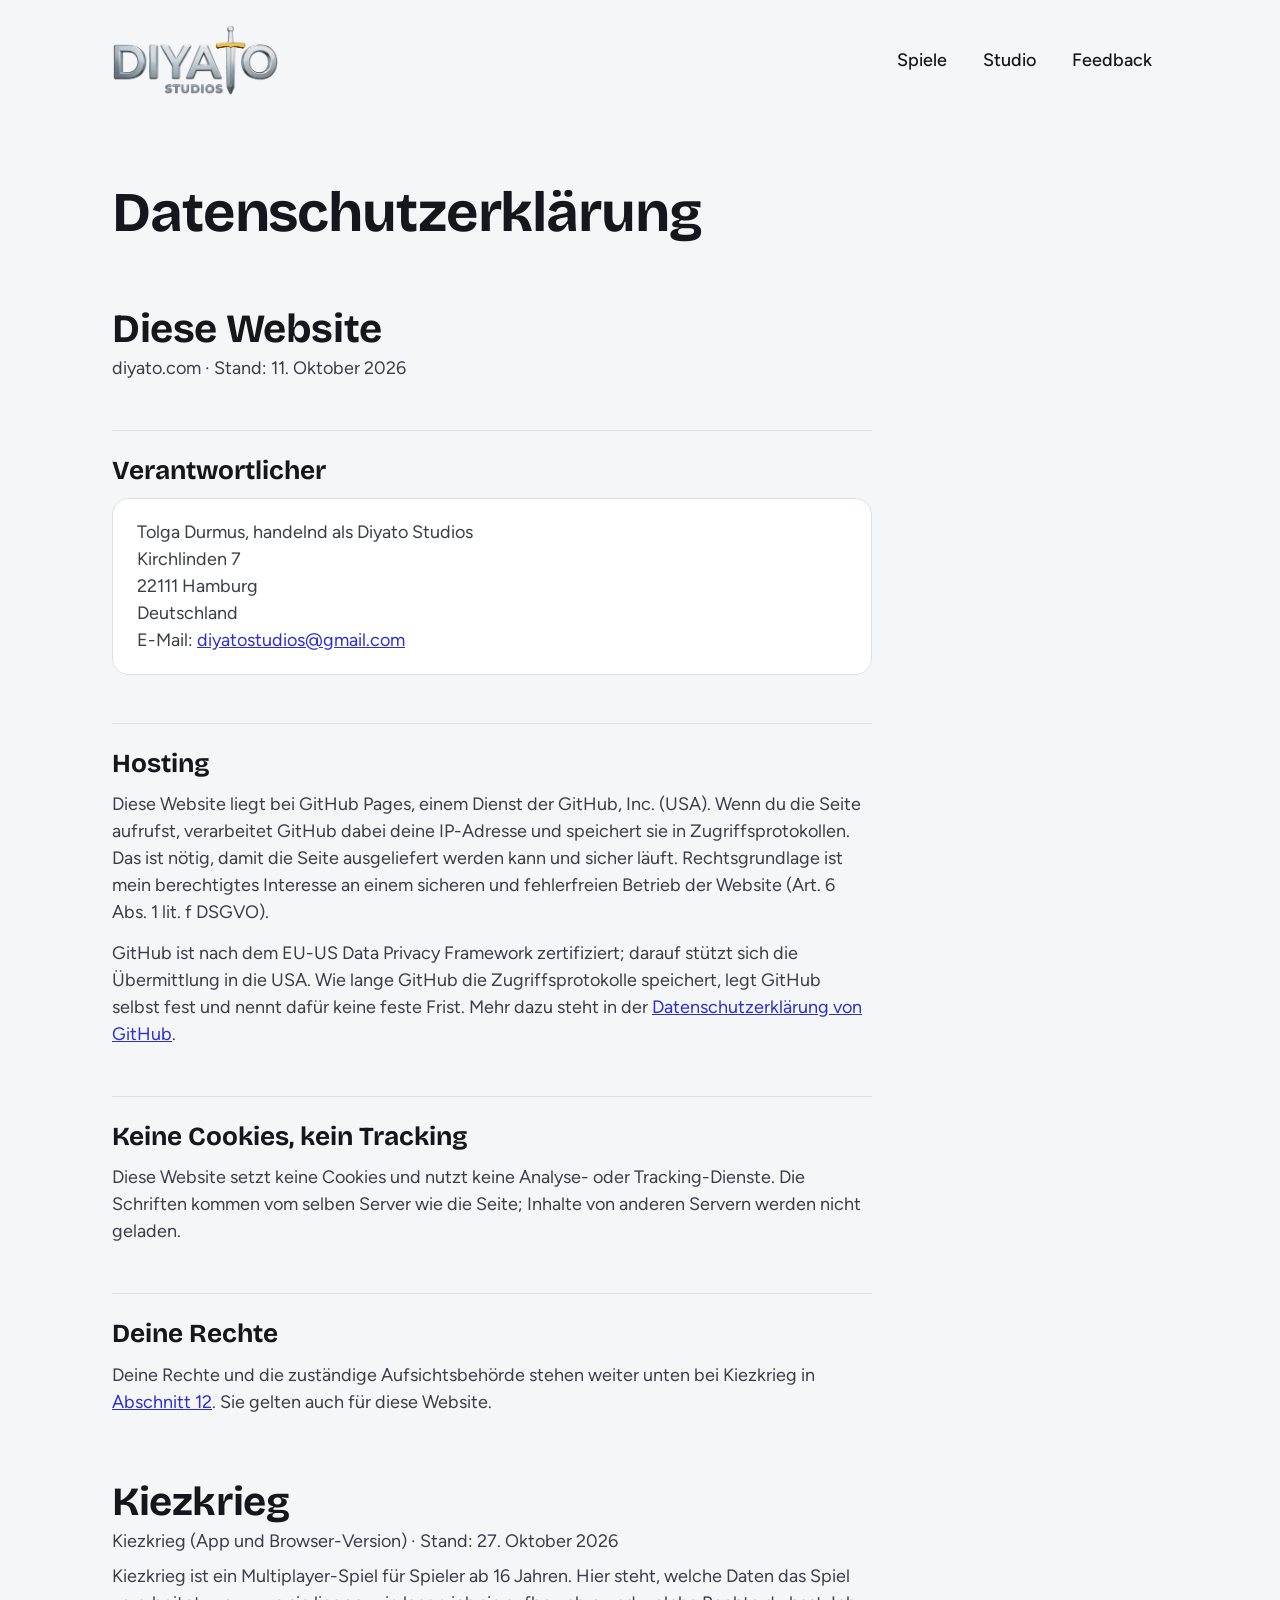
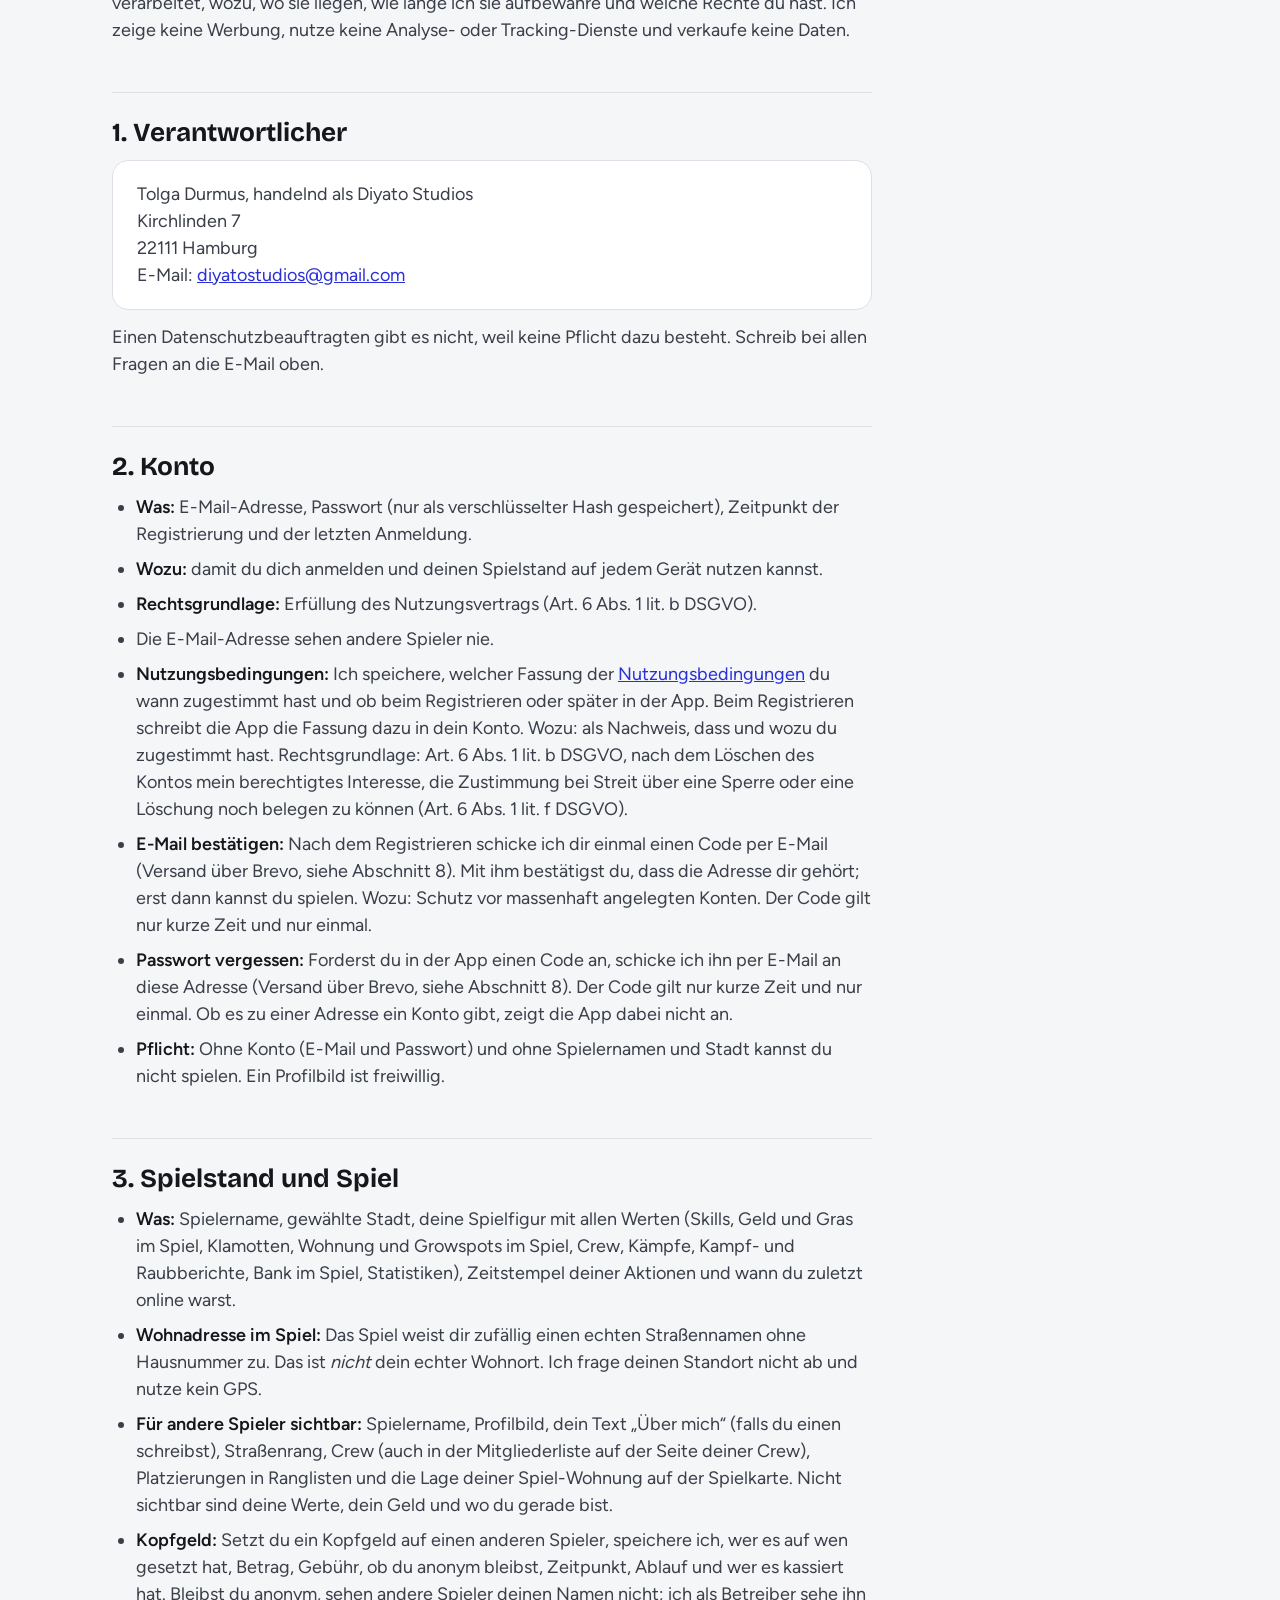
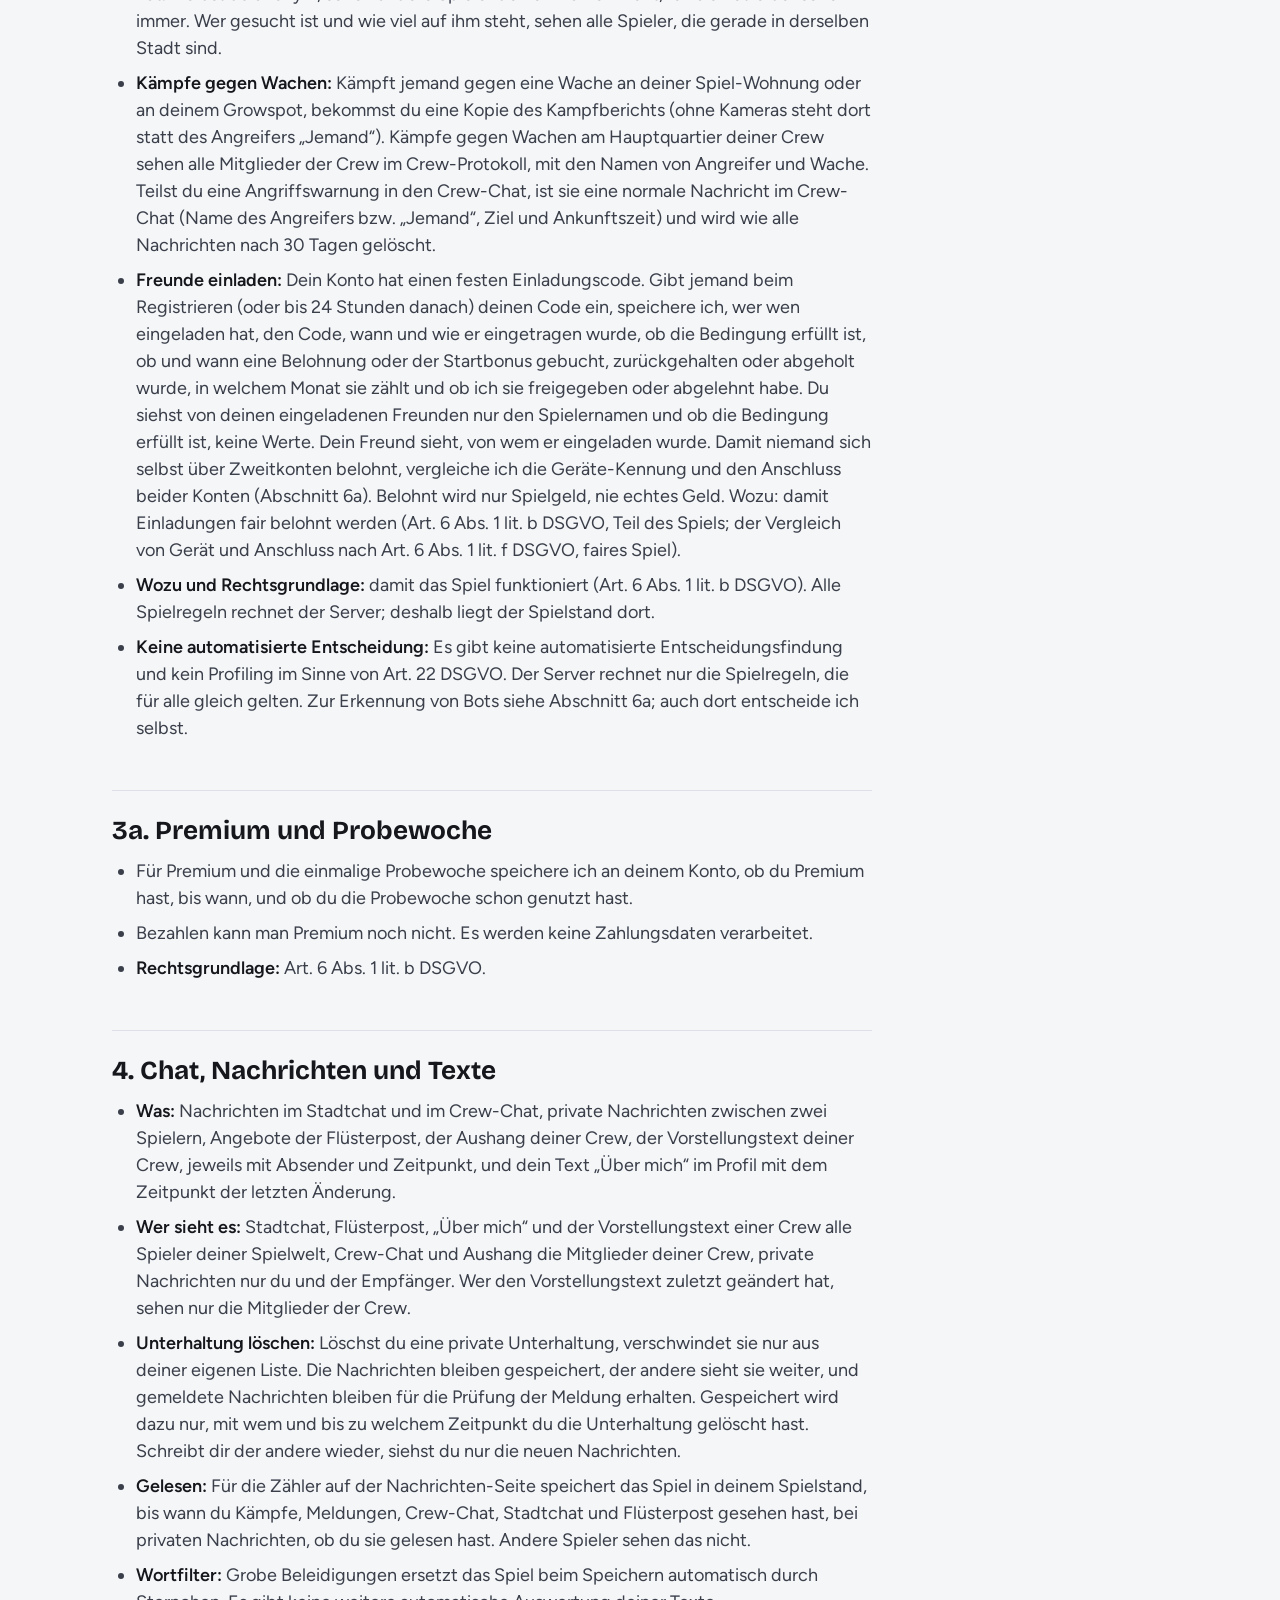
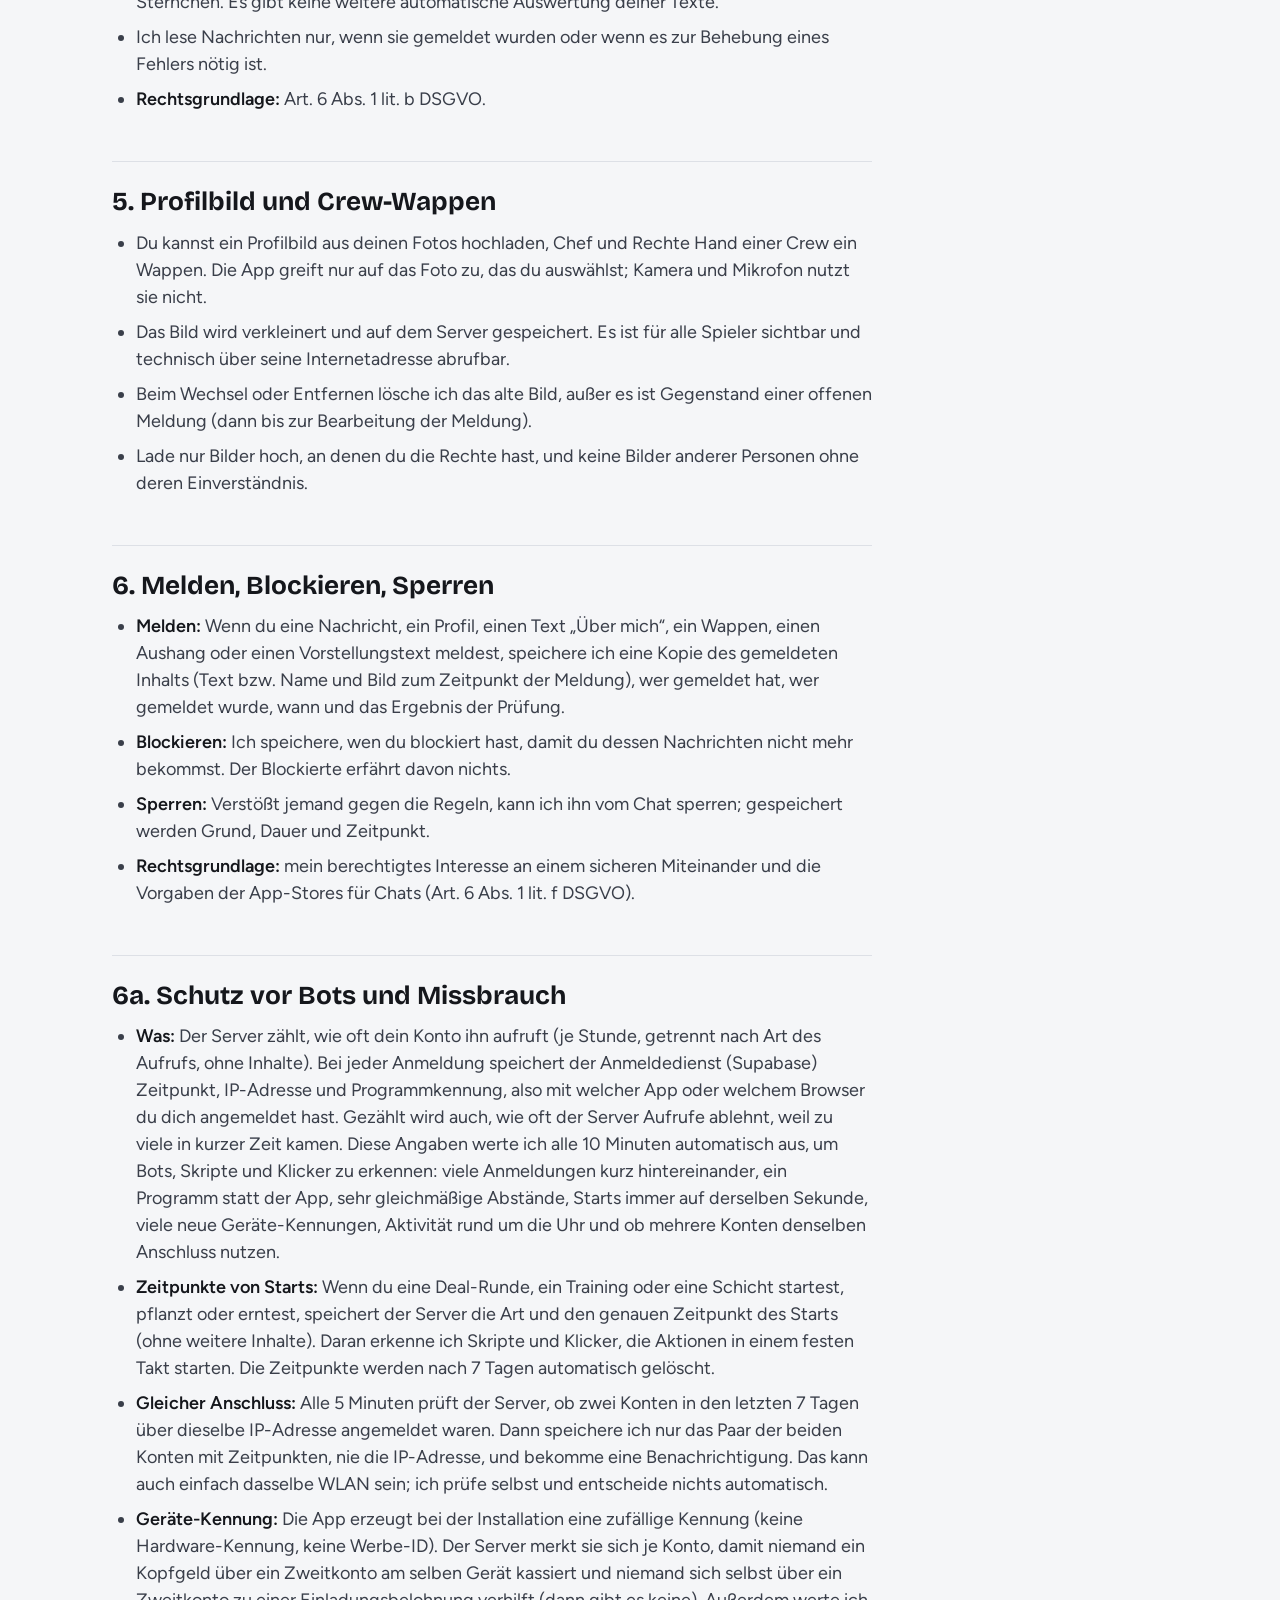
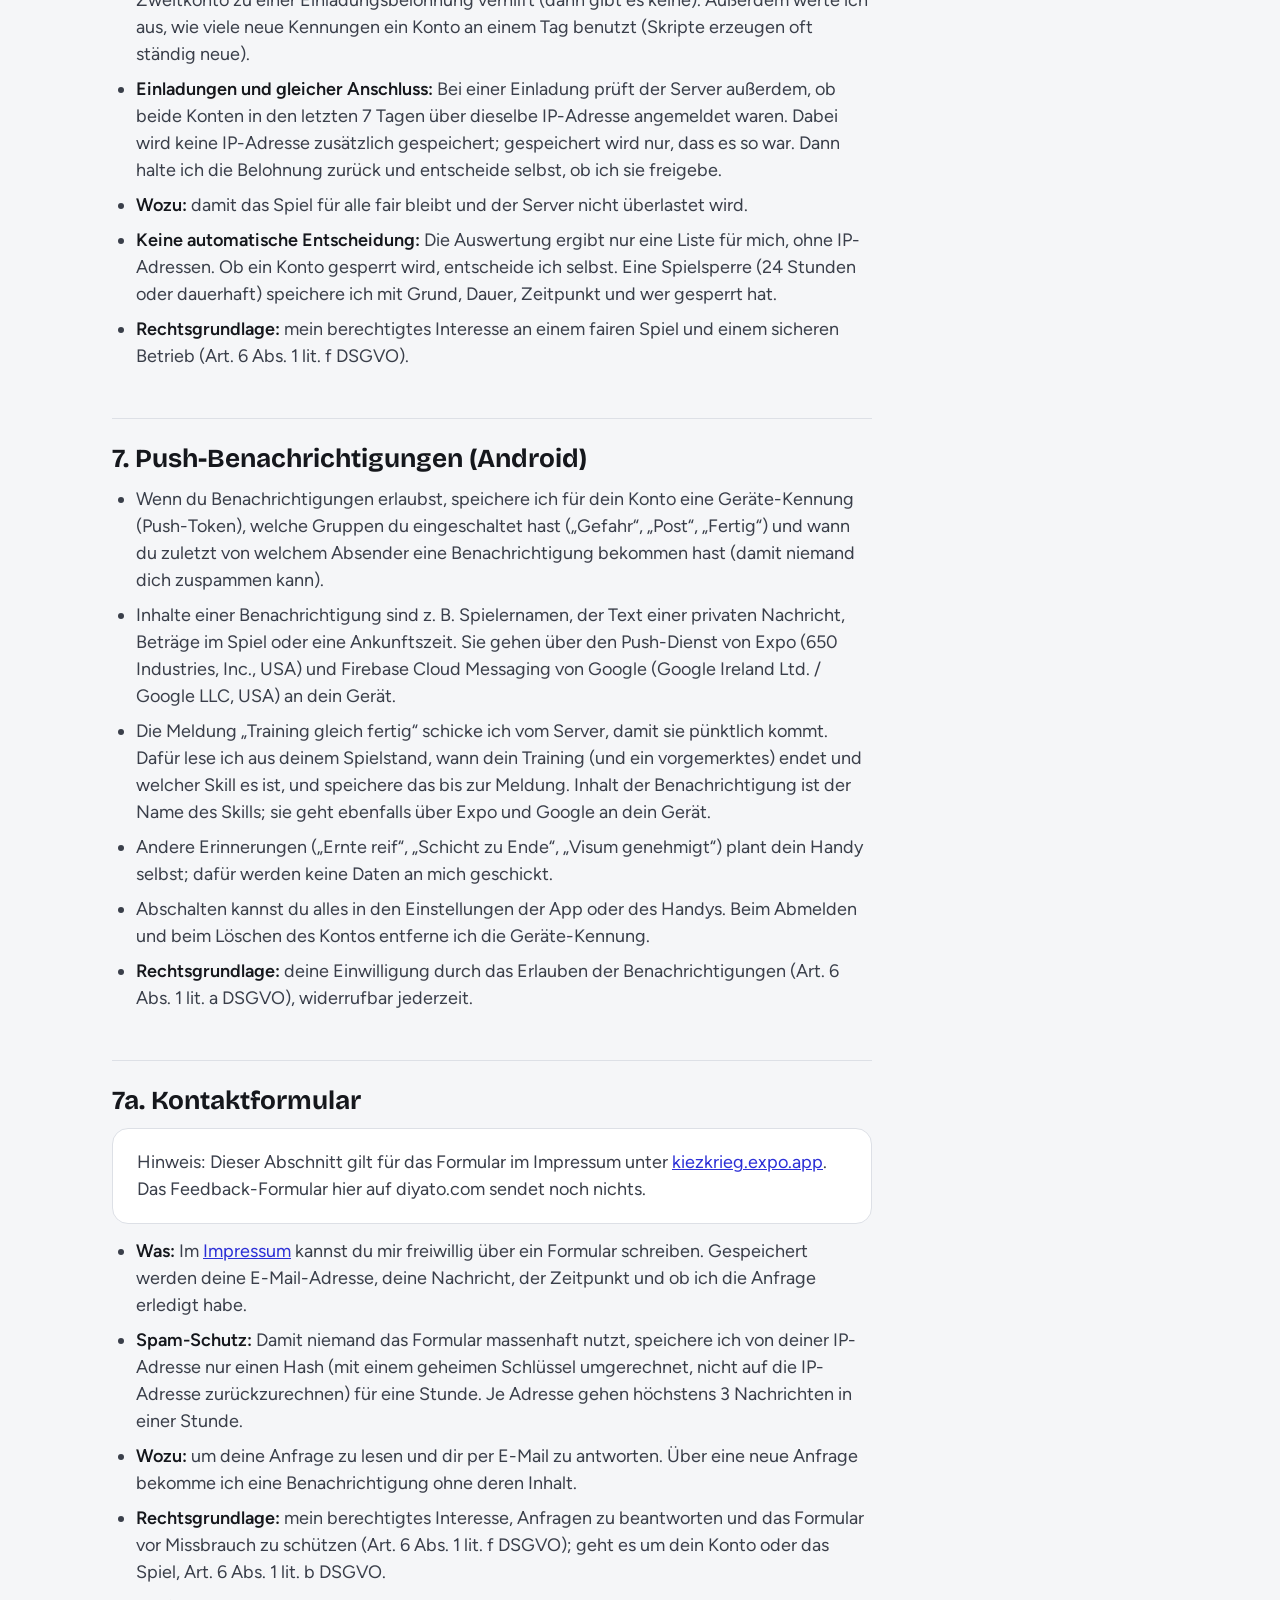
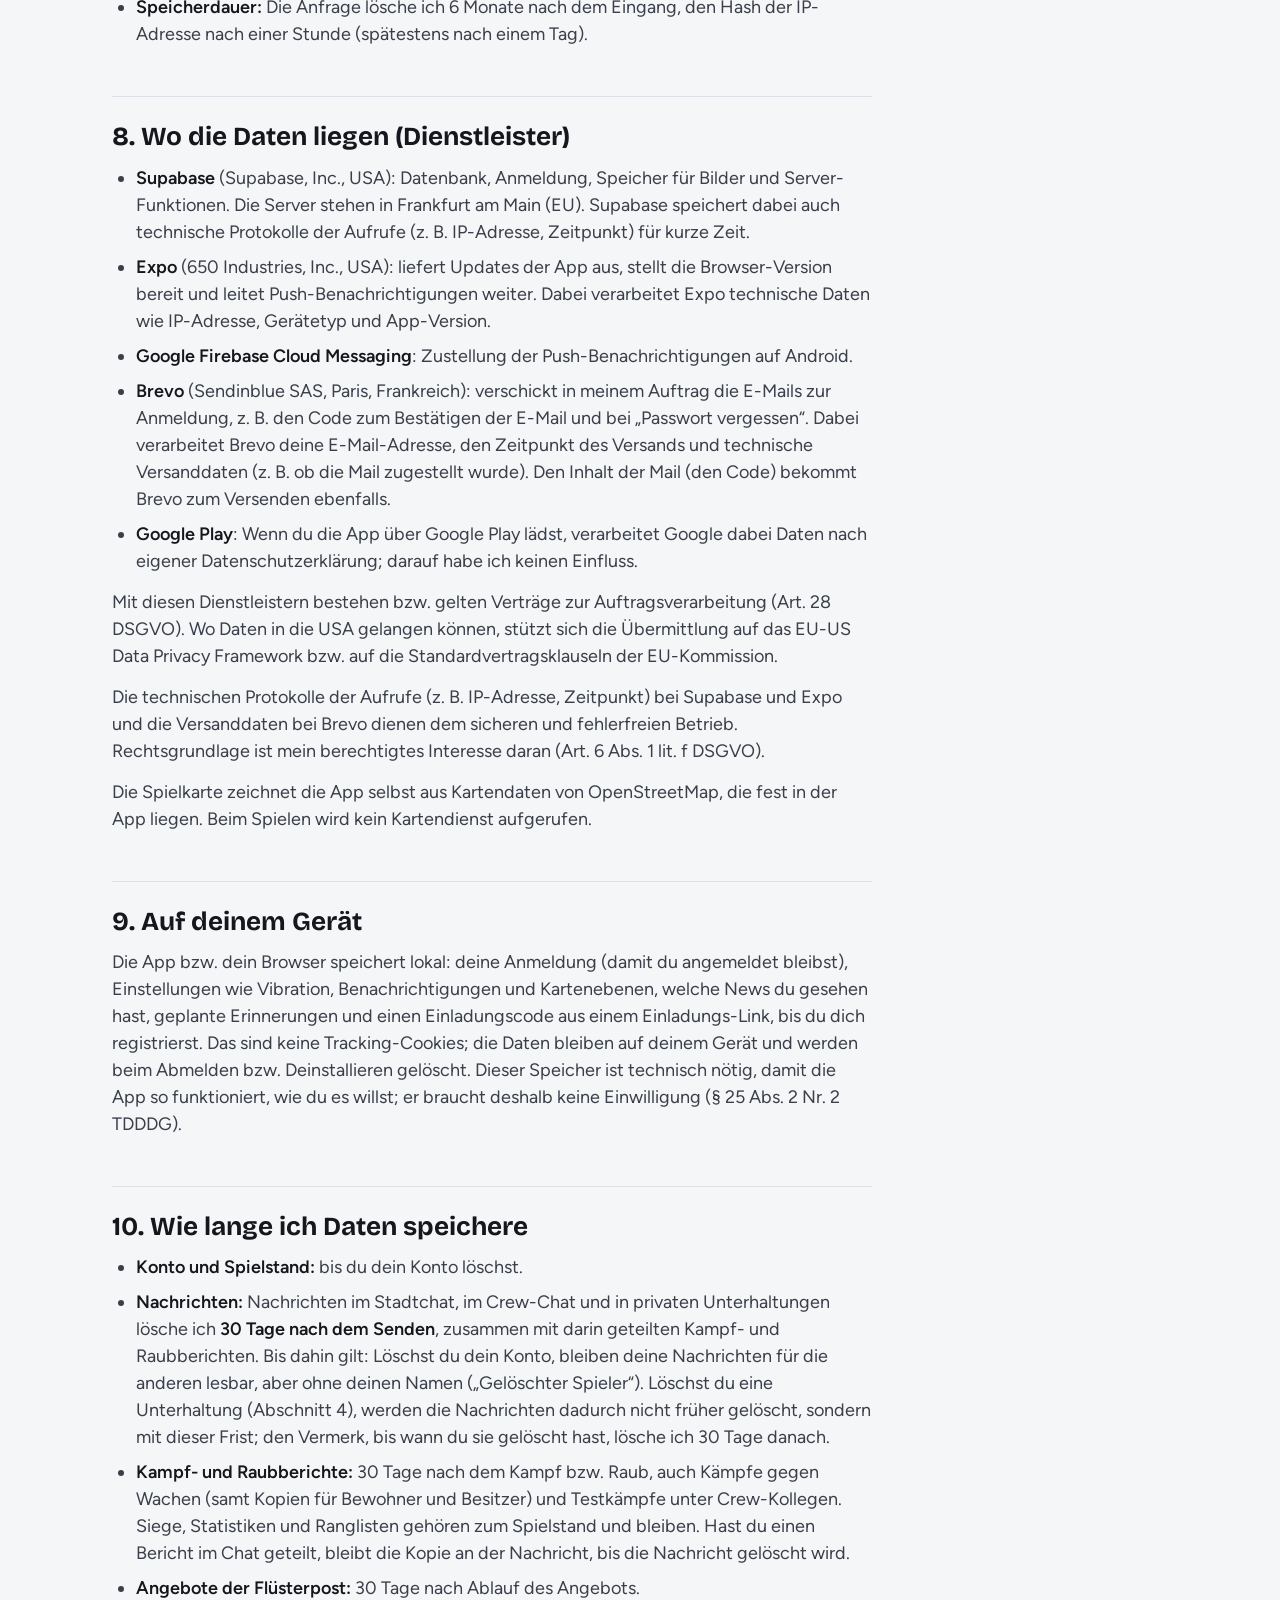
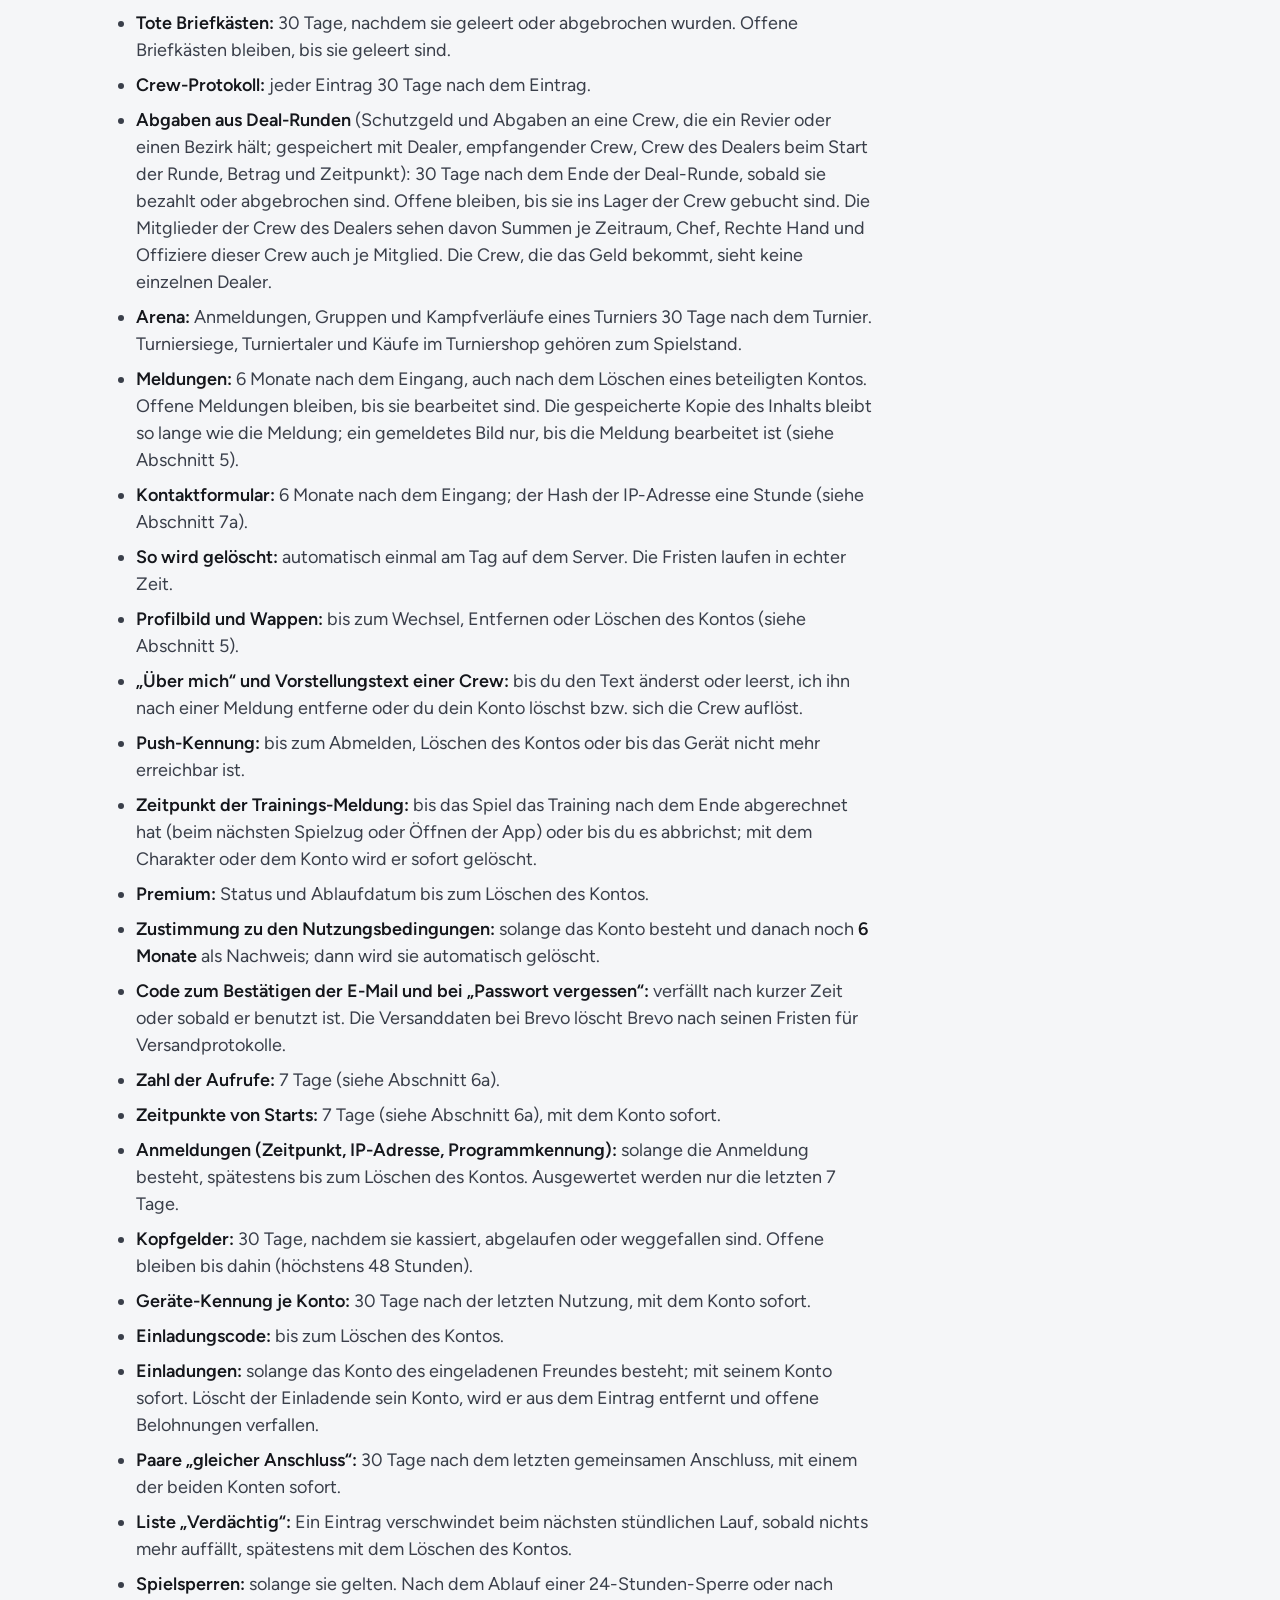
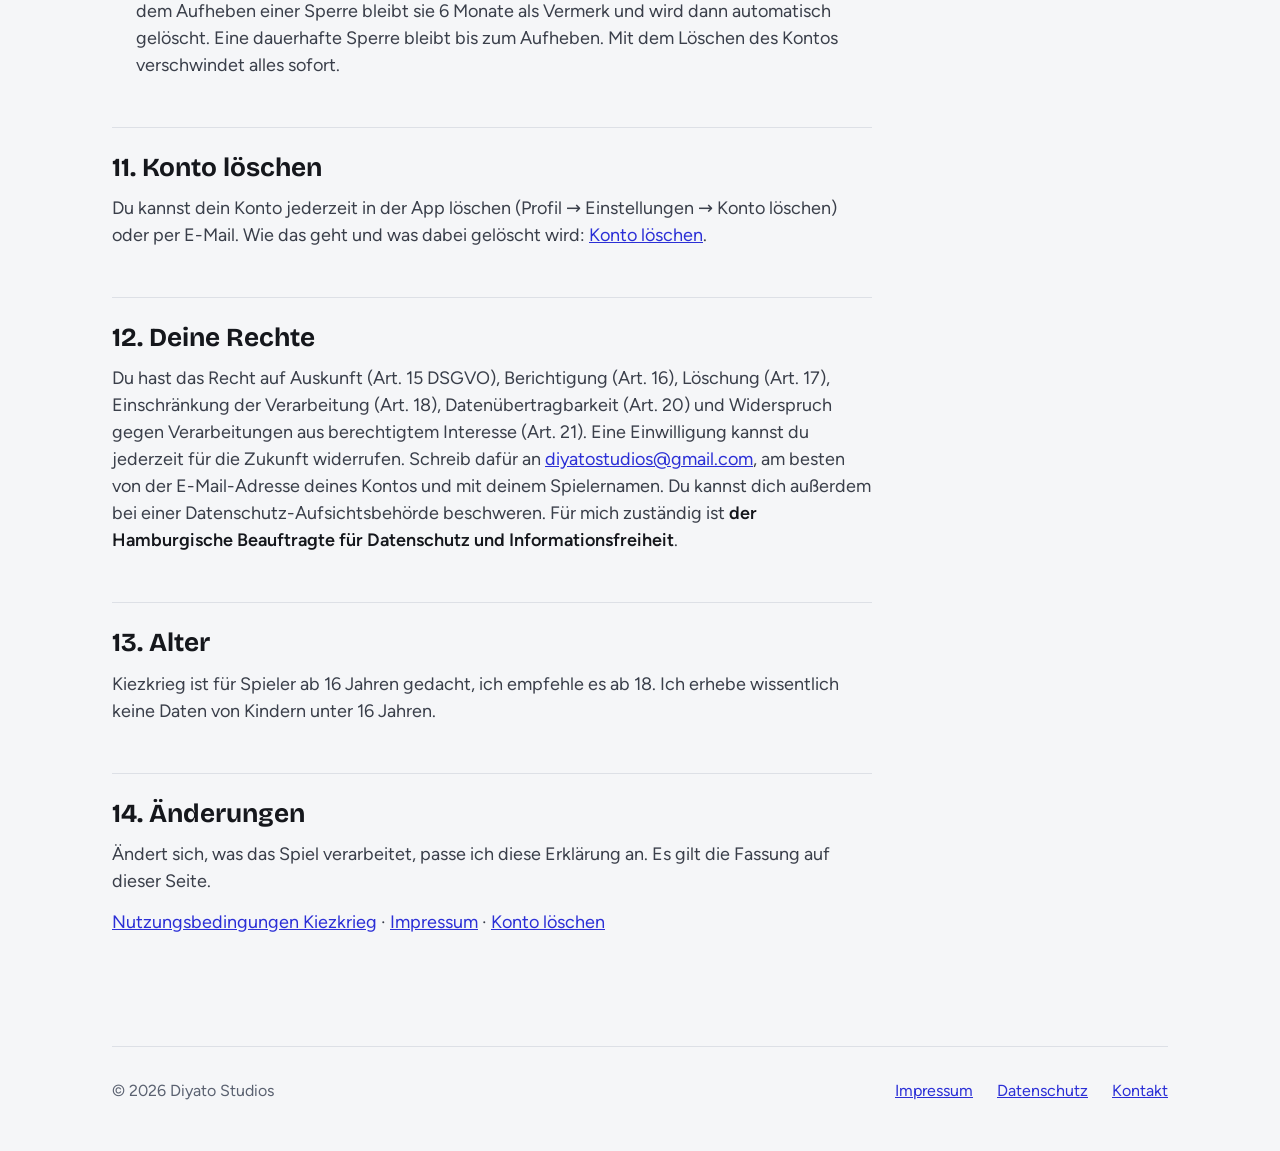
==== commit 2eefe130: "Datenschutz Kiezkrieg: Kämpfe gegen Wachen (Kopie für Bewohner und Besitzer, Crew-Protokoll am Haupt" ====
--- a/datenschutz.html
+++ b/datenschutz.html
@@ -57,7 +57,7 @@
 Sie gelten auch für diese Website.</p>
 
 <h2 id="kiezkrieg" class="teil titel">Kiezkrieg</h2>
-<p class="recht__unterzeile">Kiezkrieg (App und Browser-Version) · Stand: 25. Oktober 2026</p>
+<p class="recht__unterzeile">Kiezkrieg (App und Browser-Version) · Stand: 27. Oktober 2026</p>
 
 <p>Kiezkrieg ist ein Multiplayer-Spiel für Spieler ab 16 Jahren. Hier steht, welche Daten das Spiel verarbeitet, wozu, wo sie liegen,
 wie lange ich sie aufbewahre und welche Rechte du hast. Ich zeige keine Werbung, nutze keine Analyse- oder Tracking-Dienste
@@ -90,6 +90,7 @@
   <li><strong>Wohnadresse im Spiel:</strong> Das Spiel weist dir zufällig einen echten Straßennamen ohne Hausnummer zu. Das ist <em>nicht</em> dein echter Wohnort. Ich frage deinen Standort nicht ab und nutze kein GPS.</li>
   <li><strong>Für andere Spieler sichtbar:</strong> Spielername, Profilbild, dein Text „Über mich“ (falls du einen schreibst), Straßenrang, Crew (auch in der Mitgliederliste auf der Seite deiner Crew), Platzierungen in Ranglisten und die Lage deiner Spiel-Wohnung auf der Spielkarte. Nicht sichtbar sind deine Werte, dein Geld und wo du gerade bist.</li>
   <li><strong>Kopfgeld:</strong> Setzt du ein Kopfgeld auf einen anderen Spieler, speichere ich, wer es auf wen gesetzt hat, Betrag, Gebühr, ob du anonym bleibst, Zeitpunkt, Ablauf und wer es kassiert hat. Bleibst du anonym, sehen andere Spieler deinen Namen nicht; ich als Betreiber sehe ihn immer. Wer gesucht ist und wie viel auf ihm steht, sehen alle Spieler, die gerade in derselben Stadt sind.</li>
+  <li><strong>Kämpfe gegen Wachen:</strong> Kämpft jemand gegen eine Wache an deiner Spiel-Wohnung oder an deinem Growspot, bekommst du eine Kopie des Kampfberichts (ohne Kameras steht dort statt des Angreifers „Jemand“). Kämpfe gegen Wachen am Hauptquartier deiner Crew sehen alle Mitglieder der Crew im Crew-Protokoll, mit den Namen von Angreifer und Wache. Teilst du eine Angriffswarnung in den Crew-Chat, ist sie eine normale Nachricht im Crew-Chat (Name des Angreifers bzw. „Jemand“, Ziel und Ankunftszeit) und wird wie alle Nachrichten nach 30 Tagen gelöscht.</li>
   <li><strong>Freunde einladen:</strong> Dein Konto hat einen festen Einladungscode. Gibt jemand beim Registrieren (oder bis 24 Stunden danach) deinen Code ein, speichere ich, wer wen eingeladen hat, den Code, wann und wie er eingetragen wurde, ob die Bedingung erfüllt ist, ob und wann eine Belohnung oder der Startbonus gebucht, zurückgehalten oder abgeholt wurde, in welchem Monat sie zählt und ob ich sie freigegeben oder abgelehnt habe. Du siehst von deinen eingeladenen Freunden nur den Spielernamen und ob die Bedingung erfüllt ist, keine Werte. Dein Freund sieht, von wem er eingeladen wurde. Damit niemand sich selbst über Zweitkonten belohnt, vergleiche ich die Geräte-Kennung und den Anschluss beider Konten (Abschnitt 6a). Belohnt wird nur Spielgeld, nie echtes Geld. Wozu: damit Einladungen fair belohnt werden (Art. 6 Abs. 1 lit. b DSGVO, Teil des Spiels; der Vergleich von Gerät und Anschluss nach Art. 6 Abs. 1 lit. f DSGVO, faires Spiel).</li>
   <li><strong>Wozu und Rechtsgrundlage:</strong> damit das Spiel funktioniert (Art. 6 Abs. 1 lit. b DSGVO). Alle Spielregeln rechnet der Server; deshalb liegt der Spielstand dort.</li>
   <li><strong>Keine automatisierte Entscheidung:</strong> Es gibt keine automatisierte Entscheidungsfindung und kein Profiling im Sinne von Art. 22 DSGVO. Der Server rechnet nur die Spielregeln, die für alle gleich gelten. Zur Erkennung von Bots siehe Abschnitt 6a; auch dort entscheide ich selbst.</li>
@@ -187,7 +188,7 @@
 <ul>
   <li><strong>Konto und Spielstand:</strong> bis du dein Konto löschst.</li>
   <li><strong>Nachrichten:</strong> Nachrichten im Stadtchat, im Crew-Chat und in privaten Unterhaltungen lösche ich <strong>30 Tage nach dem Senden</strong>, zusammen mit darin geteilten Kampf- und Raubberichten. Bis dahin gilt: Löschst du dein Konto, bleiben deine Nachrichten für die anderen lesbar, aber ohne deinen Namen („Gelöschter Spieler“). Löschst du eine Unterhaltung (Abschnitt 4), werden die Nachrichten dadurch nicht früher gelöscht, sondern mit dieser Frist; den Vermerk, bis wann du sie gelöscht hast, lösche ich 30 Tage danach.</li>
-  <li><strong>Kampf- und Raubberichte:</strong> 30 Tage nach dem Kampf bzw. Raub, auch Kämpfe gegen Wachen und Testkämpfe unter Crew-Kollegen. Siege, Statistiken und Ranglisten gehören zum Spielstand und bleiben. Hast du einen Bericht im Chat geteilt, bleibt die Kopie an der Nachricht, bis die Nachricht gelöscht wird.</li>
+  <li><strong>Kampf- und Raubberichte:</strong> 30 Tage nach dem Kampf bzw. Raub, auch Kämpfe gegen Wachen (samt Kopien für Bewohner und Besitzer) und Testkämpfe unter Crew-Kollegen. Siege, Statistiken und Ranglisten gehören zum Spielstand und bleiben. Hast du einen Bericht im Chat geteilt, bleibt die Kopie an der Nachricht, bis die Nachricht gelöscht wird.</li>
   <li><strong>Angebote der Flüsterpost:</strong> 30 Tage nach Ablauf des Angebots.</li>
   <li><strong>Tote Briefkästen:</strong> 30 Tage, nachdem sie geleert oder abgebrochen wurden. Offene Briefkästen bleiben, bis sie geleert sind.</li>
   <li><strong>Crew-Protokoll:</strong> jeder Eintrag 30 Tage nach dem Eintrag.</li>
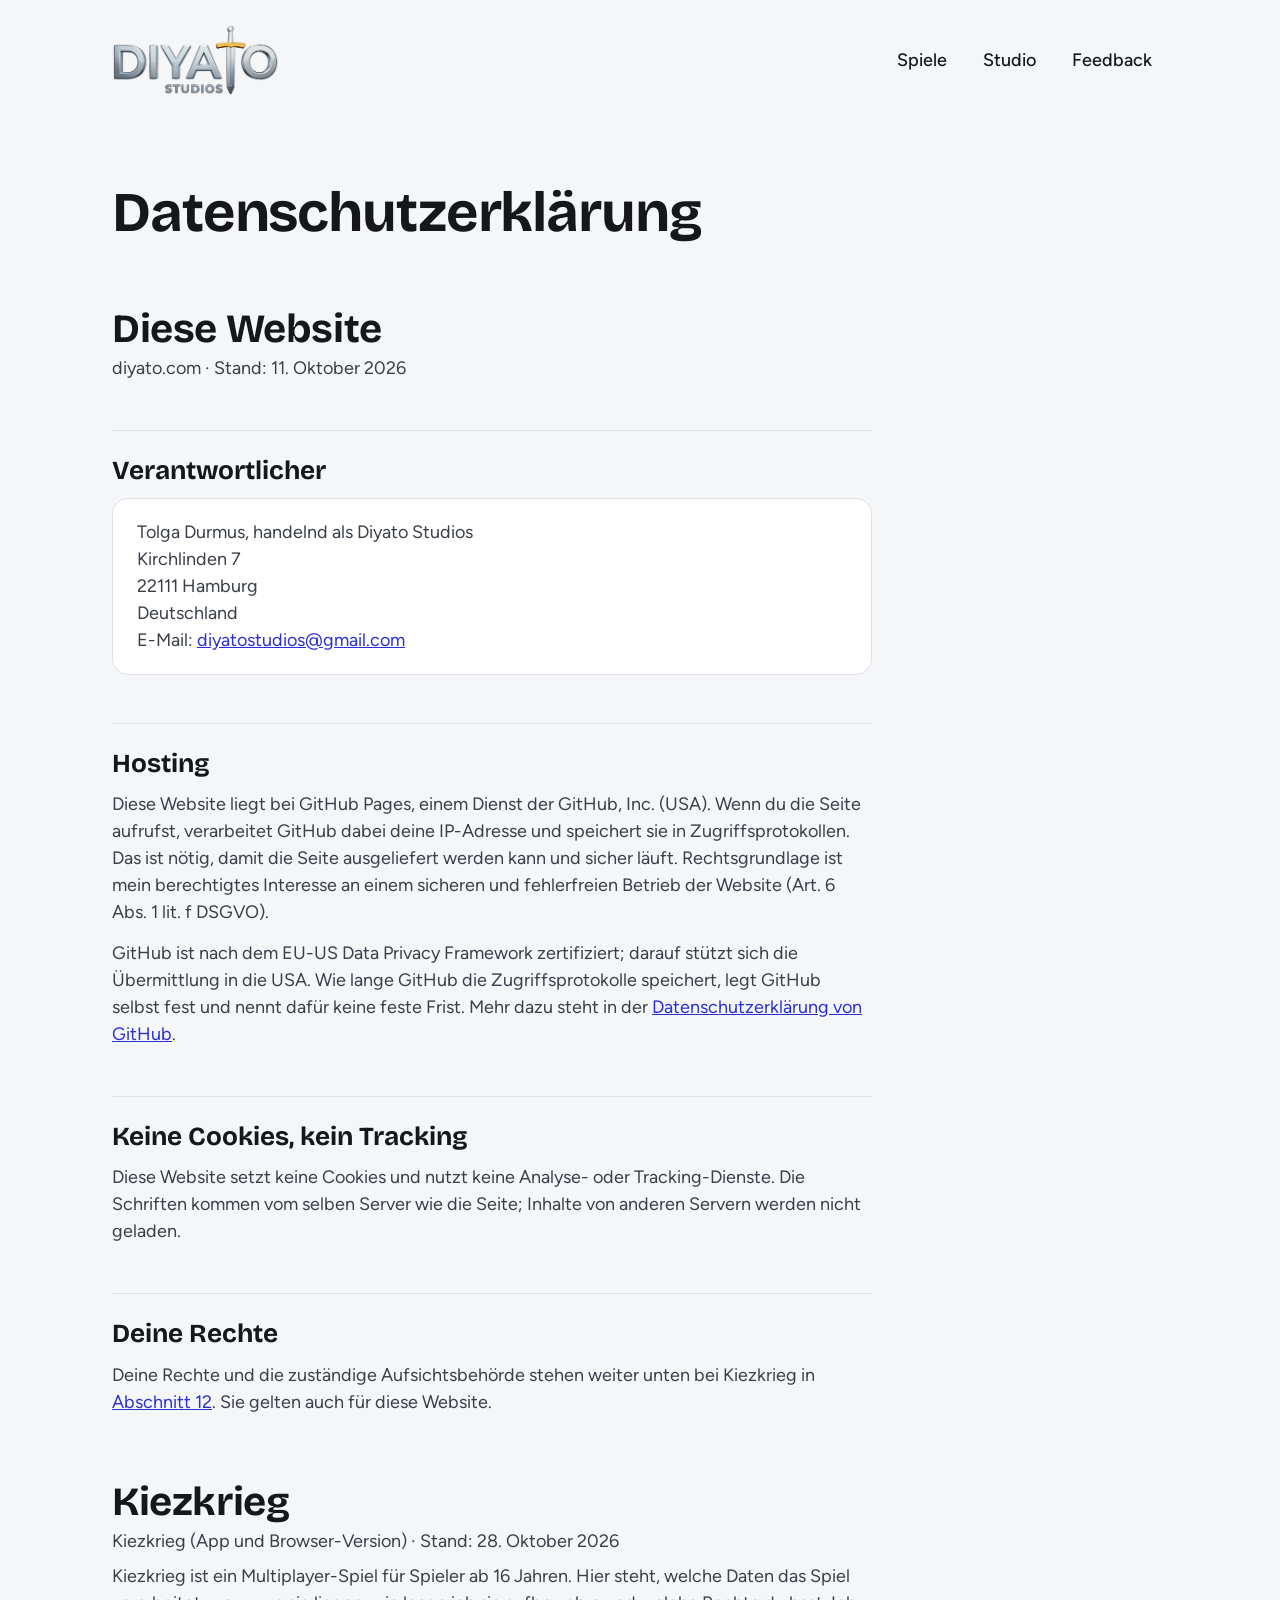
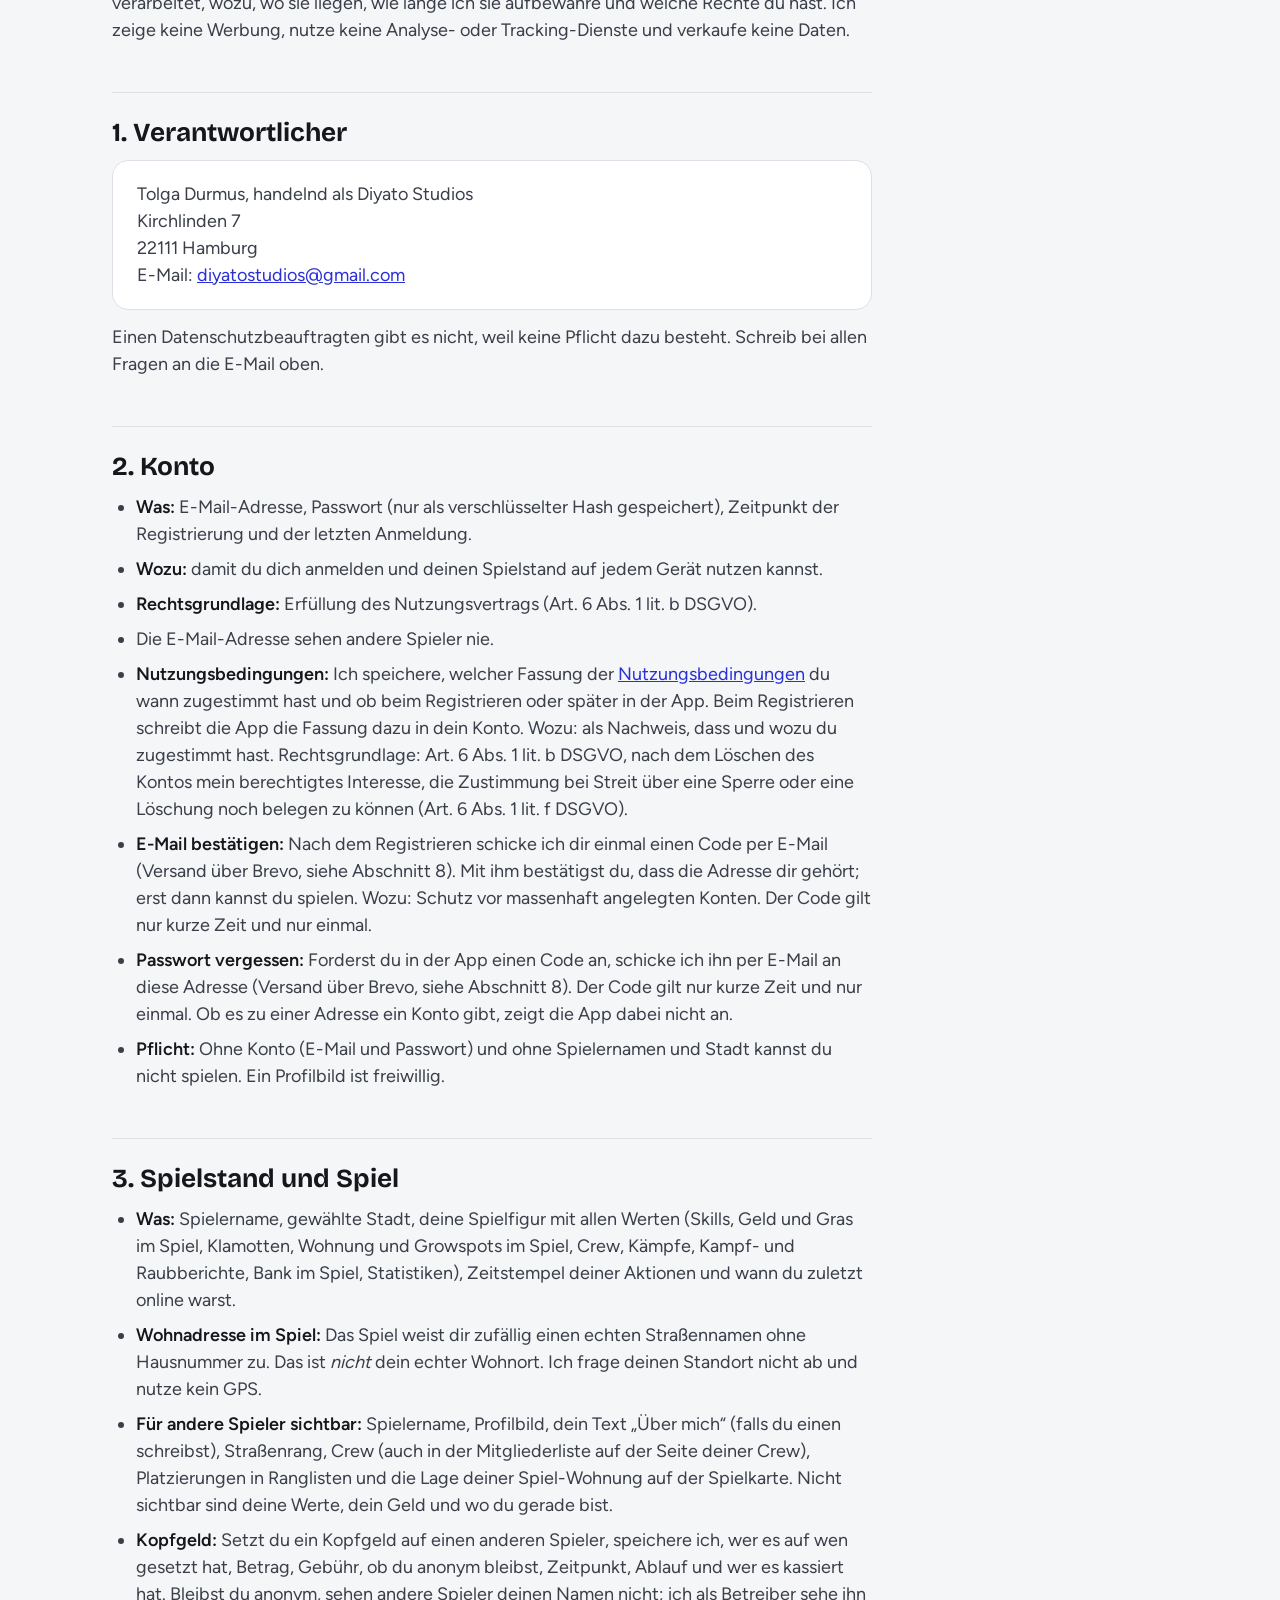
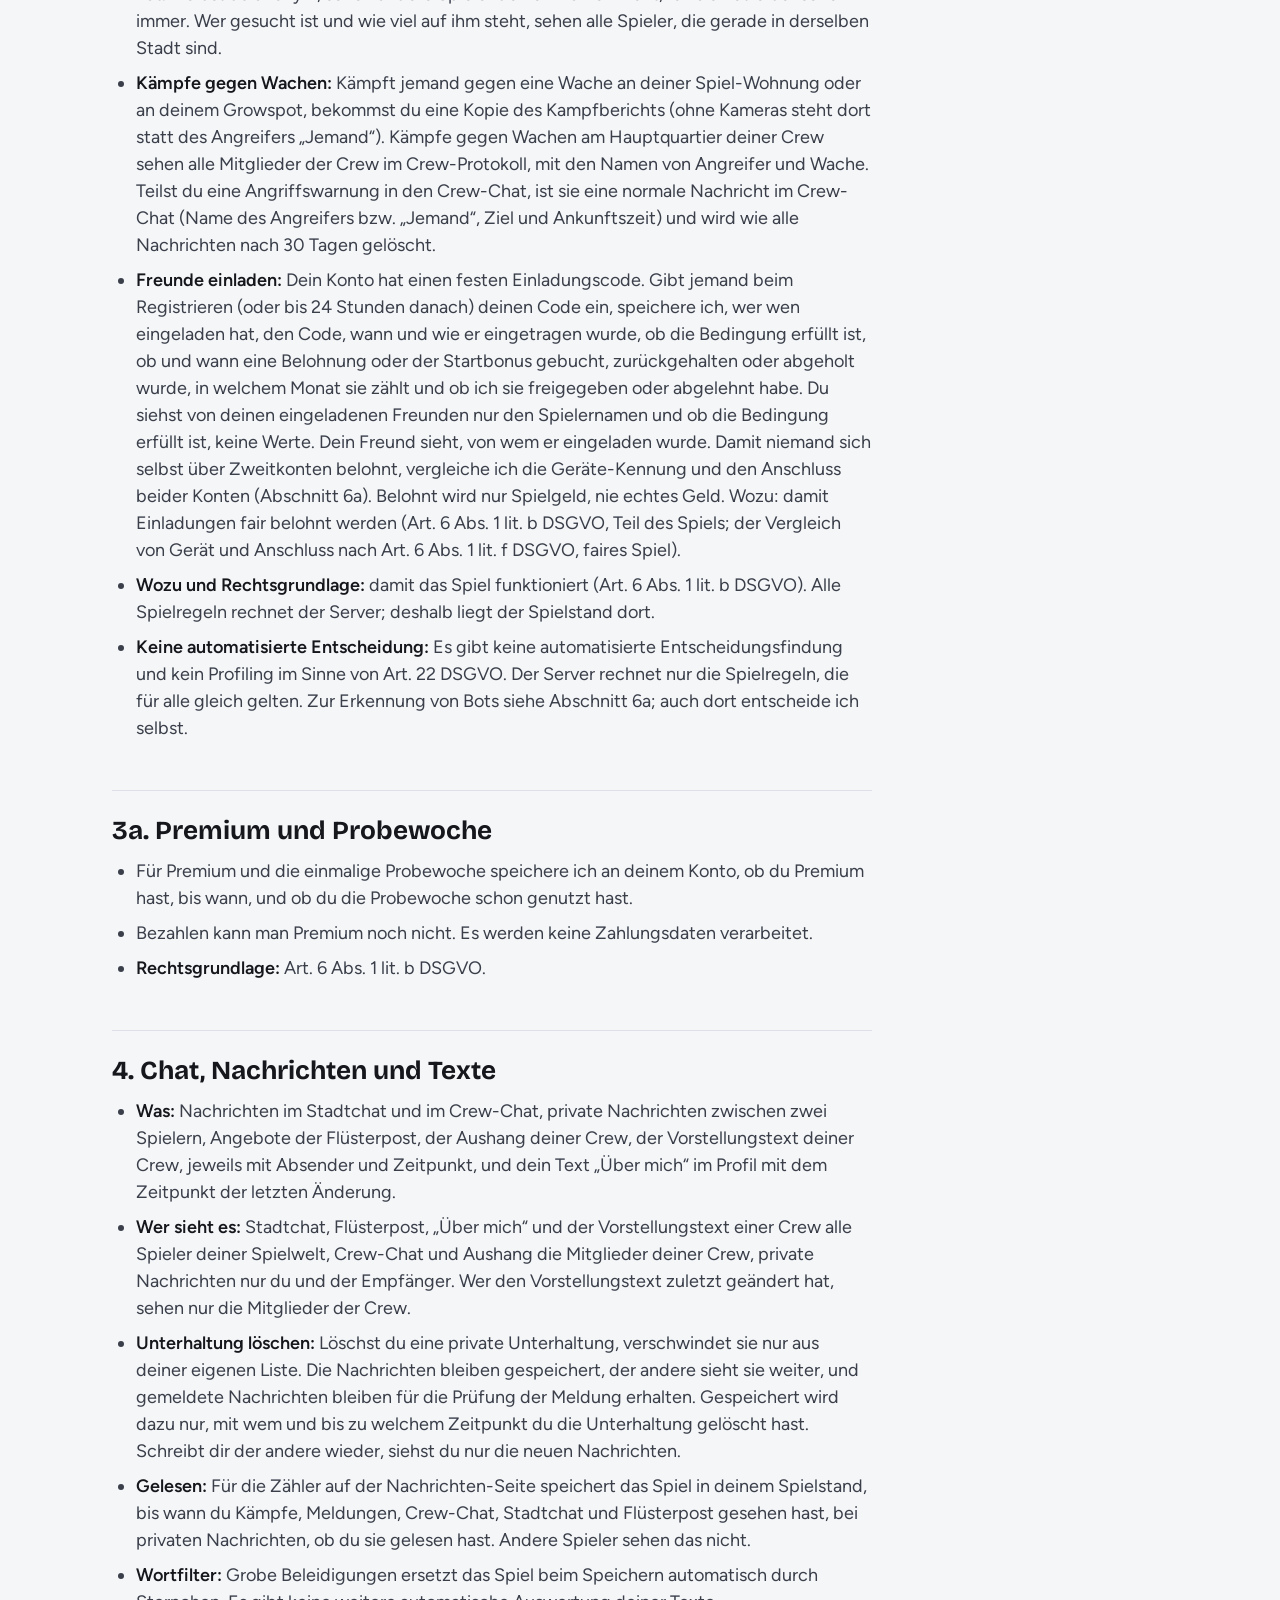
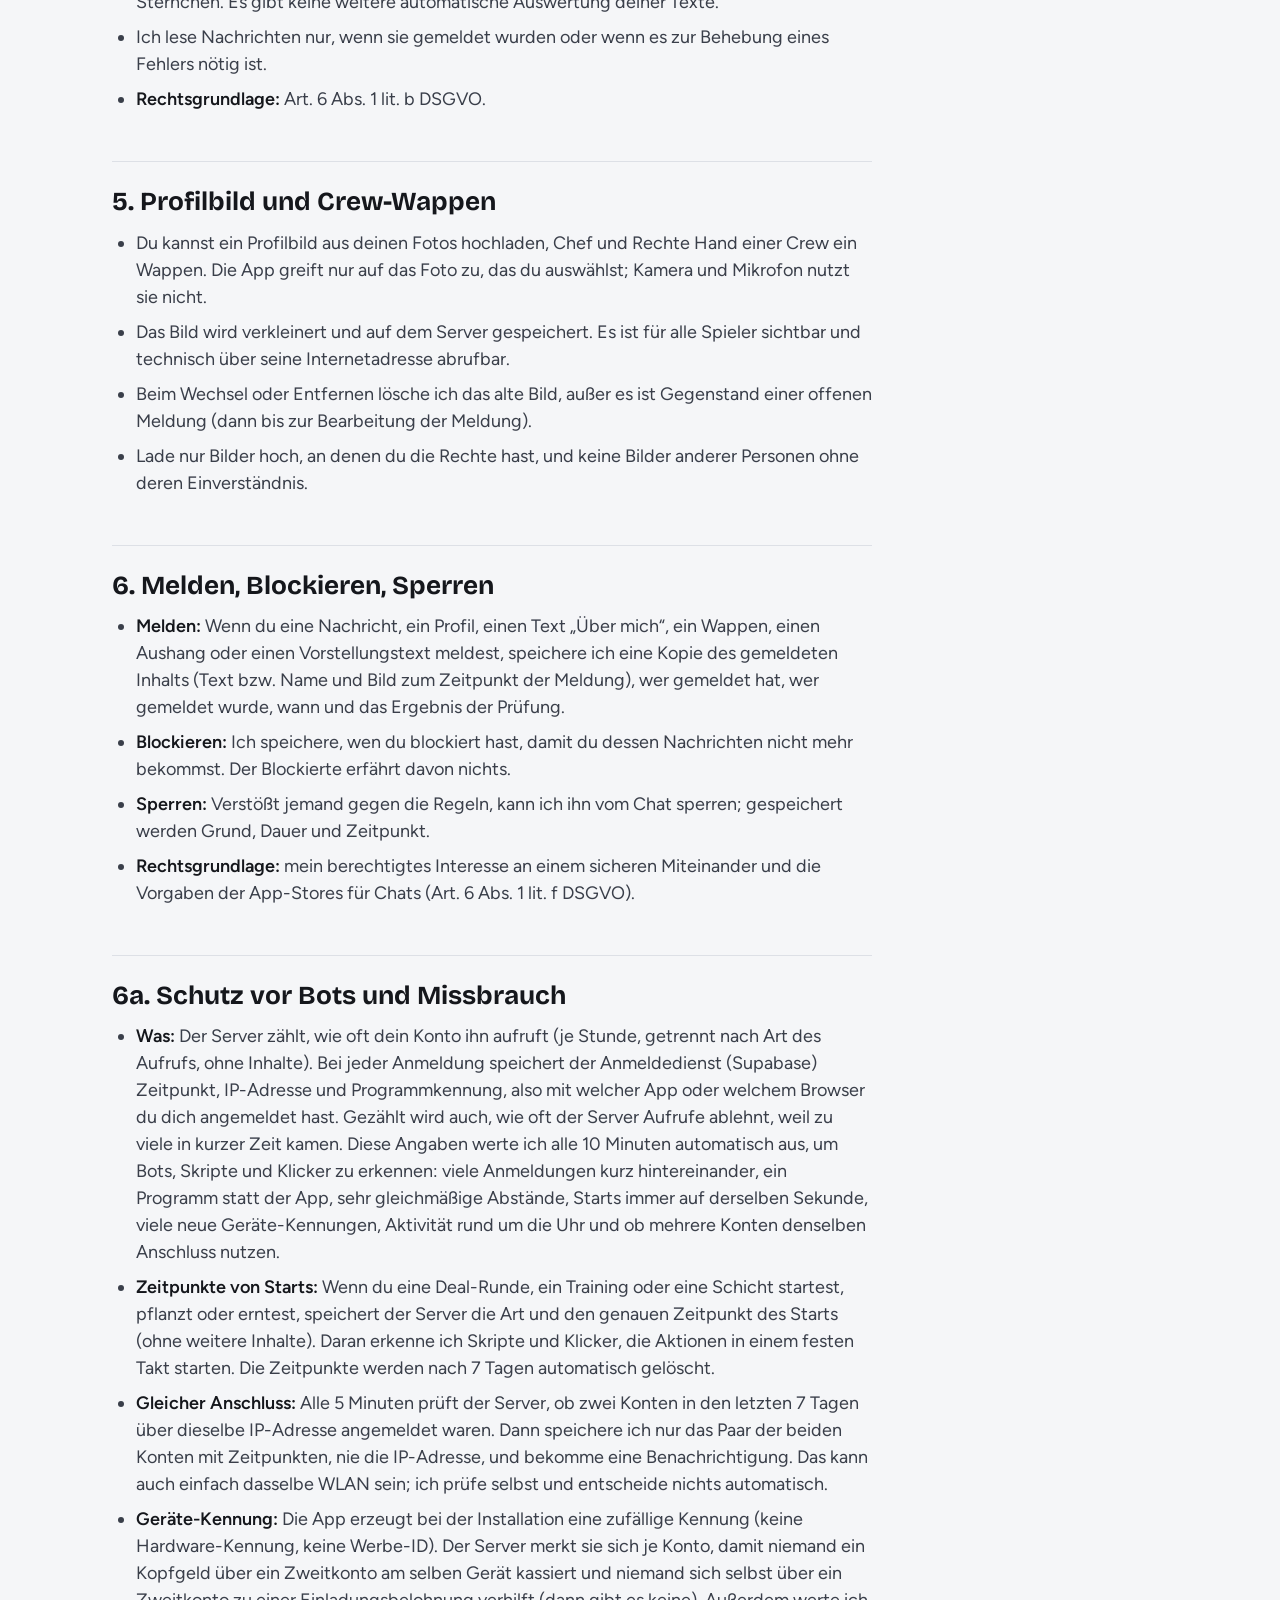
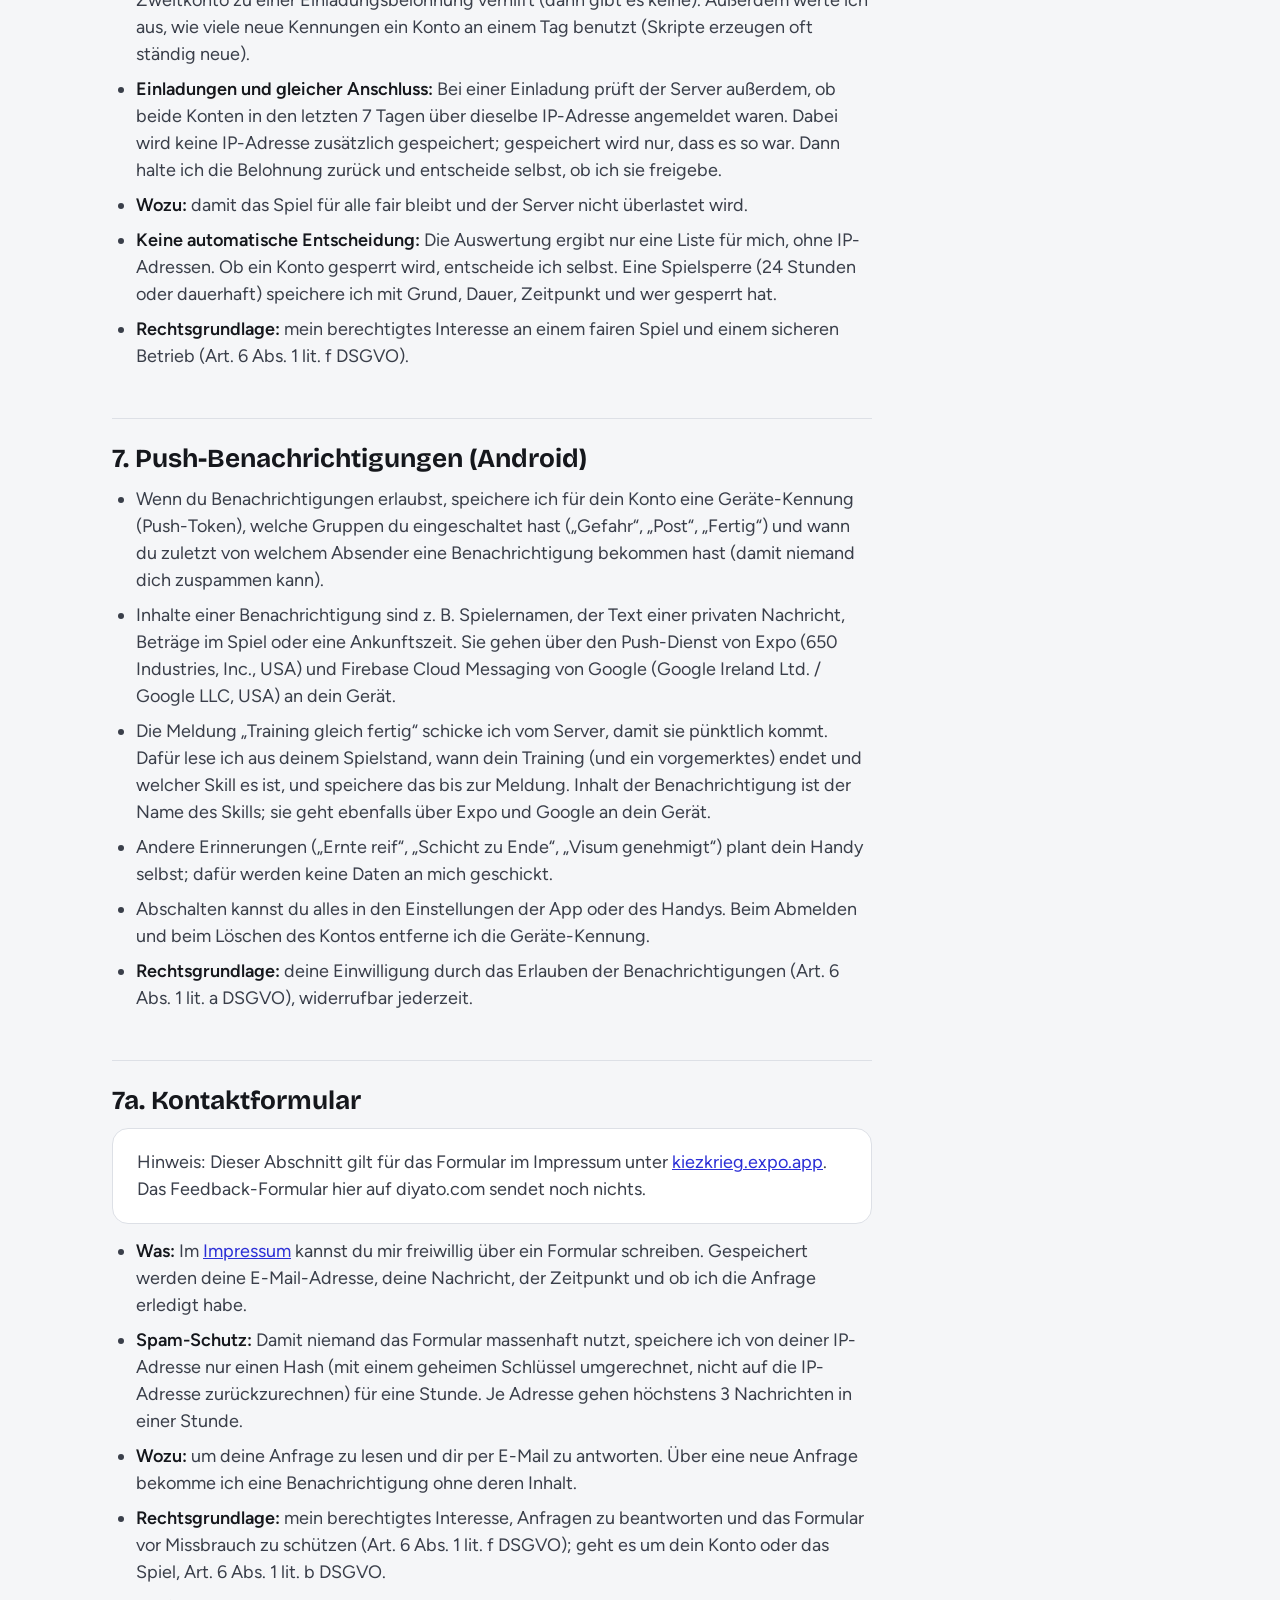
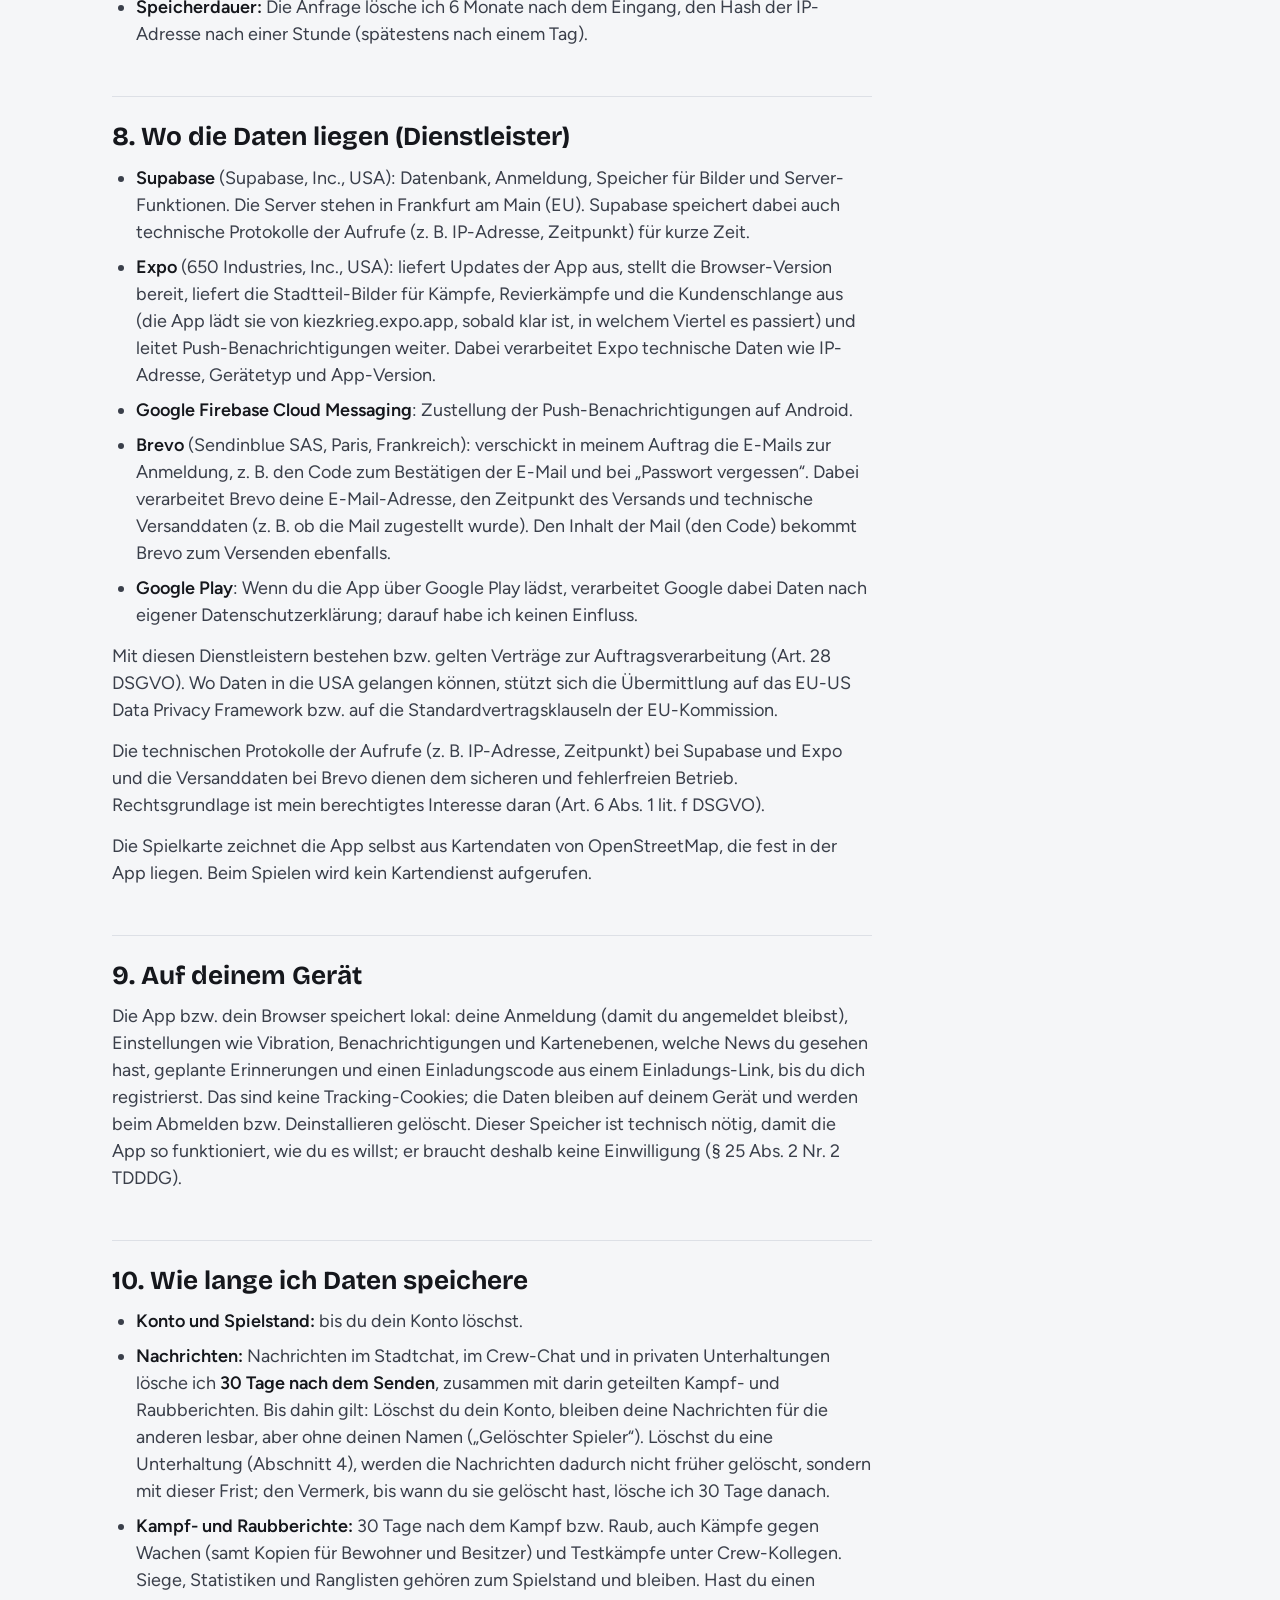
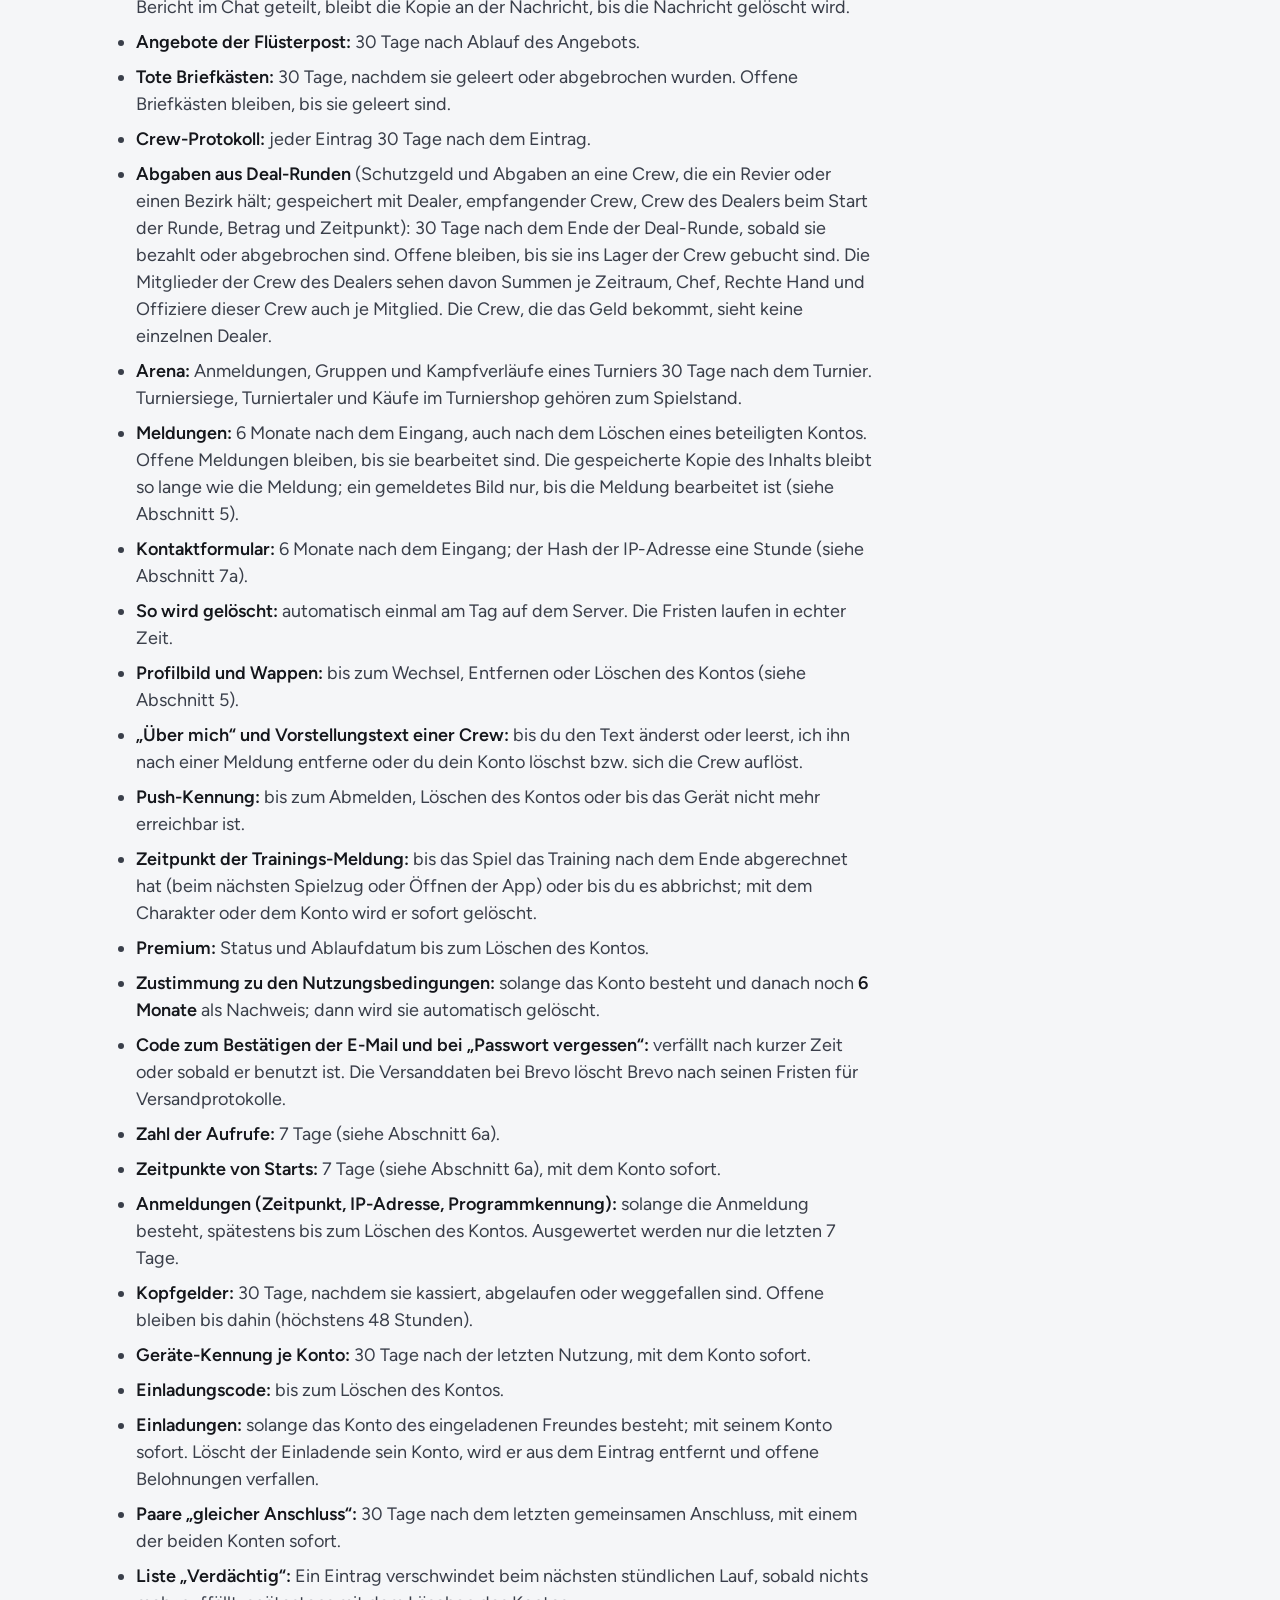
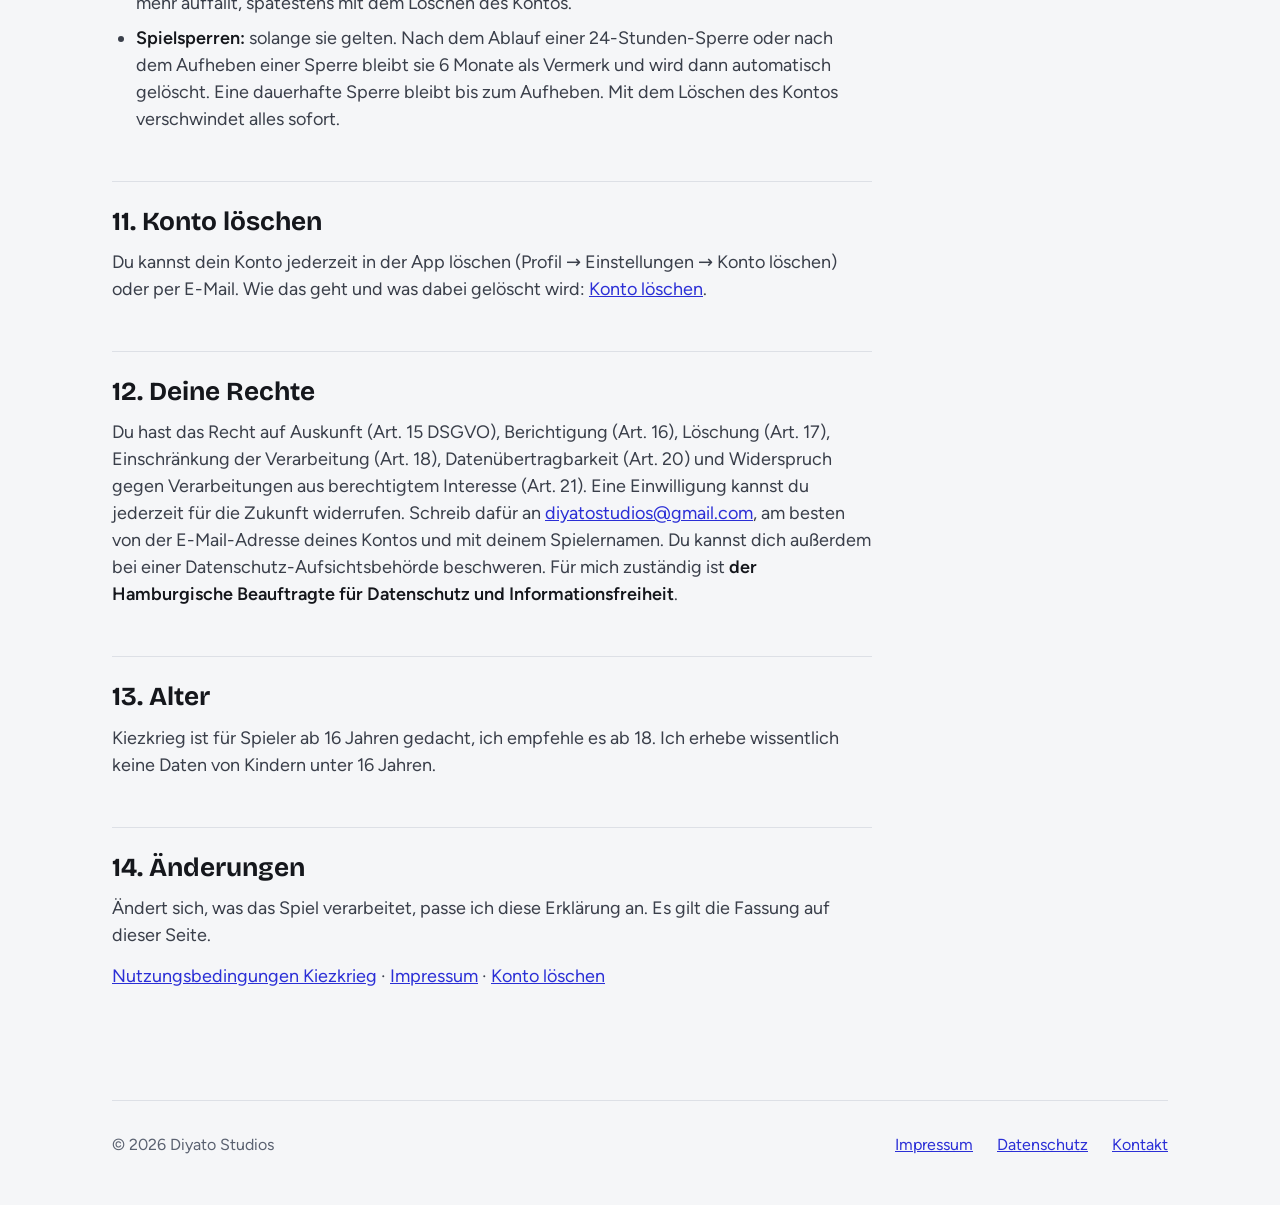
==== commit ca2e41e4: "Datenschutz Kiezkrieg: Expo liefert die Stadtteil-Bilder für Kämpfe, Revierkämpfe und die Kundenschl" ====
--- a/datenschutz.html
+++ b/datenschutz.html
@@ -57,7 +57,7 @@
 Sie gelten auch für diese Website.</p>
 
 <h2 id="kiezkrieg" class="teil titel">Kiezkrieg</h2>
-<p class="recht__unterzeile">Kiezkrieg (App und Browser-Version) · Stand: 27. Oktober 2026</p>
+<p class="recht__unterzeile">Kiezkrieg (App und Browser-Version) · Stand: 28. Oktober 2026</p>
 
 <p>Kiezkrieg ist ein Multiplayer-Spiel für Spieler ab 16 Jahren. Hier steht, welche Daten das Spiel verarbeitet, wozu, wo sie liegen,
 wie lange ich sie aufbewahre und welche Rechte du hast. Ich zeige keine Werbung, nutze keine Analyse- oder Tracking-Dienste
@@ -166,7 +166,7 @@
 <h3>8. Wo die Daten liegen (Dienstleister)</h3>
 <ul>
   <li><strong>Supabase</strong> (Supabase, Inc., USA): Datenbank, Anmeldung, Speicher für Bilder und Server-Funktionen. Die Server stehen in Frankfurt am Main (EU). Supabase speichert dabei auch technische Protokolle der Aufrufe (z. B. IP-Adresse, Zeitpunkt) für kurze Zeit.</li>
-  <li><strong>Expo</strong> (650 Industries, Inc., USA): liefert Updates der App aus, stellt die Browser-Version bereit und leitet Push-Benachrichtigungen weiter. Dabei verarbeitet Expo technische Daten wie IP-Adresse, Gerätetyp und App-Version.</li>
+  <li><strong>Expo</strong> (650 Industries, Inc., USA): liefert Updates der App aus, stellt die Browser-Version bereit, liefert die Stadtteil-Bilder für Kämpfe, Revierkämpfe und die Kundenschlange aus (die App lädt sie von kiezkrieg.expo.app, sobald klar ist, in welchem Viertel es passiert) und leitet Push-Benachrichtigungen weiter. Dabei verarbeitet Expo technische Daten wie IP-Adresse, Gerätetyp und App-Version.</li>
   <li><strong>Google Firebase Cloud Messaging</strong>: Zustellung der Push-Benachrichtigungen auf Android.</li>
   <li><strong>Brevo</strong> (Sendinblue SAS, Paris, Frankreich): verschickt in meinem Auftrag die E-Mails zur Anmeldung, z. B. den Code zum Bestätigen der E-Mail und bei „Passwort vergessen“. Dabei verarbeitet Brevo deine E-Mail-Adresse, den Zeitpunkt des Versands und technische Versanddaten (z. B. ob die Mail zugestellt wurde). Den Inhalt der Mail (den Code) bekommt Brevo zum Versenden ebenfalls.</li>
   <li><strong>Google Play</strong>: Wenn du die App über Google Play lädst, verarbeitet Google dabei Daten nach eigener Datenschutzerklärung; darauf habe ich keinen Einfluss.</li>
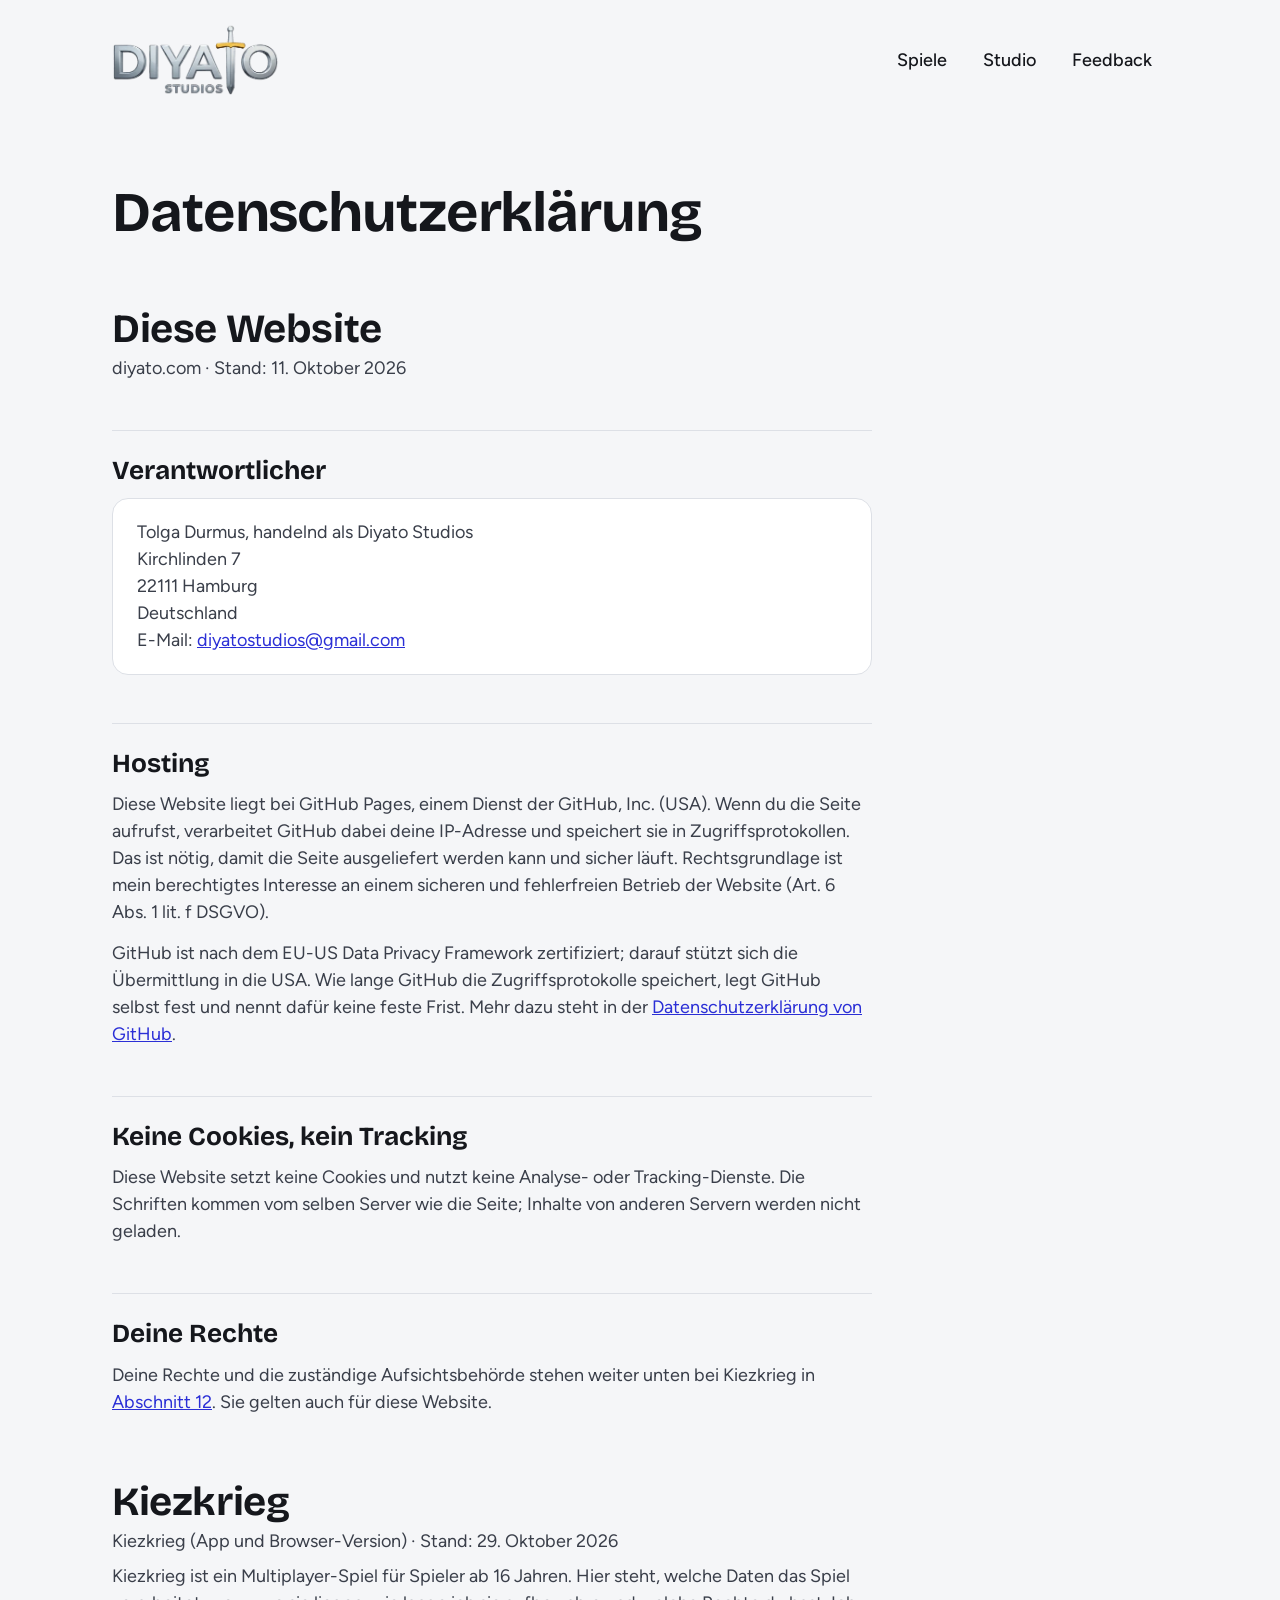
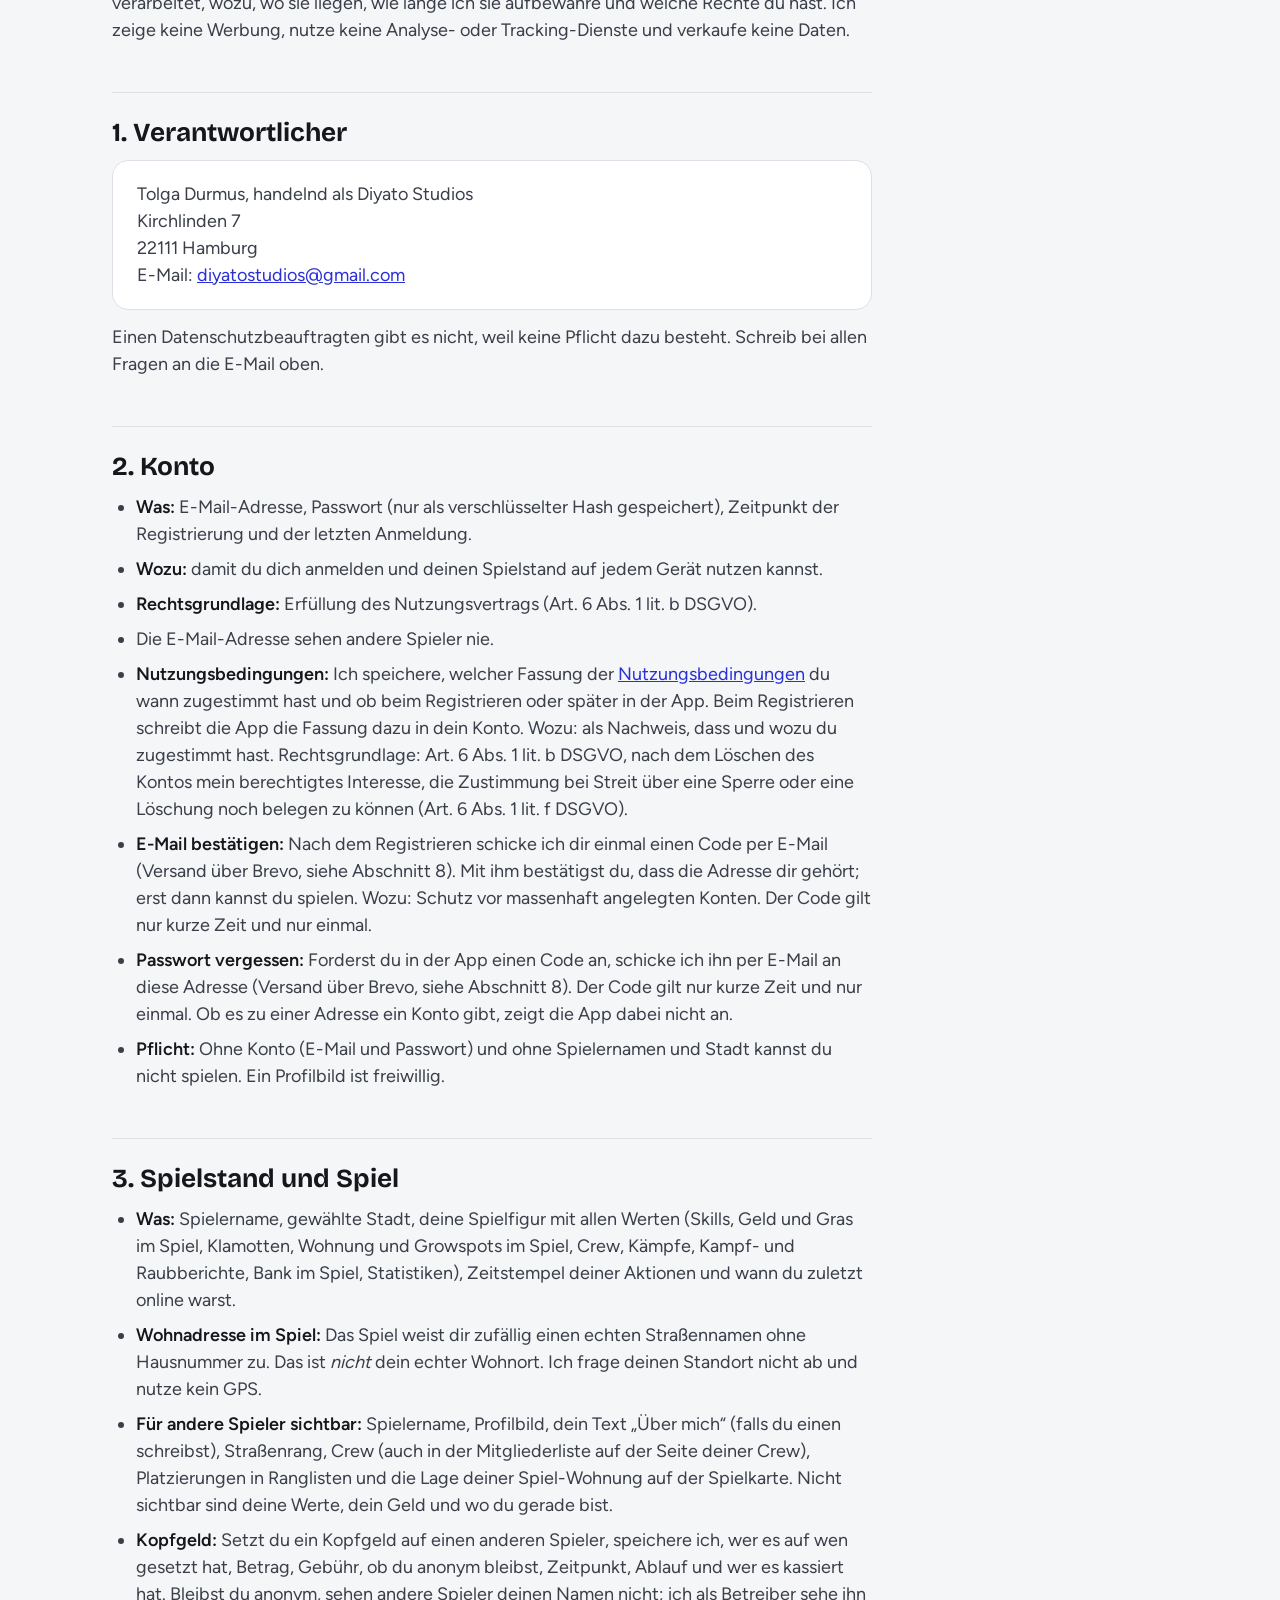
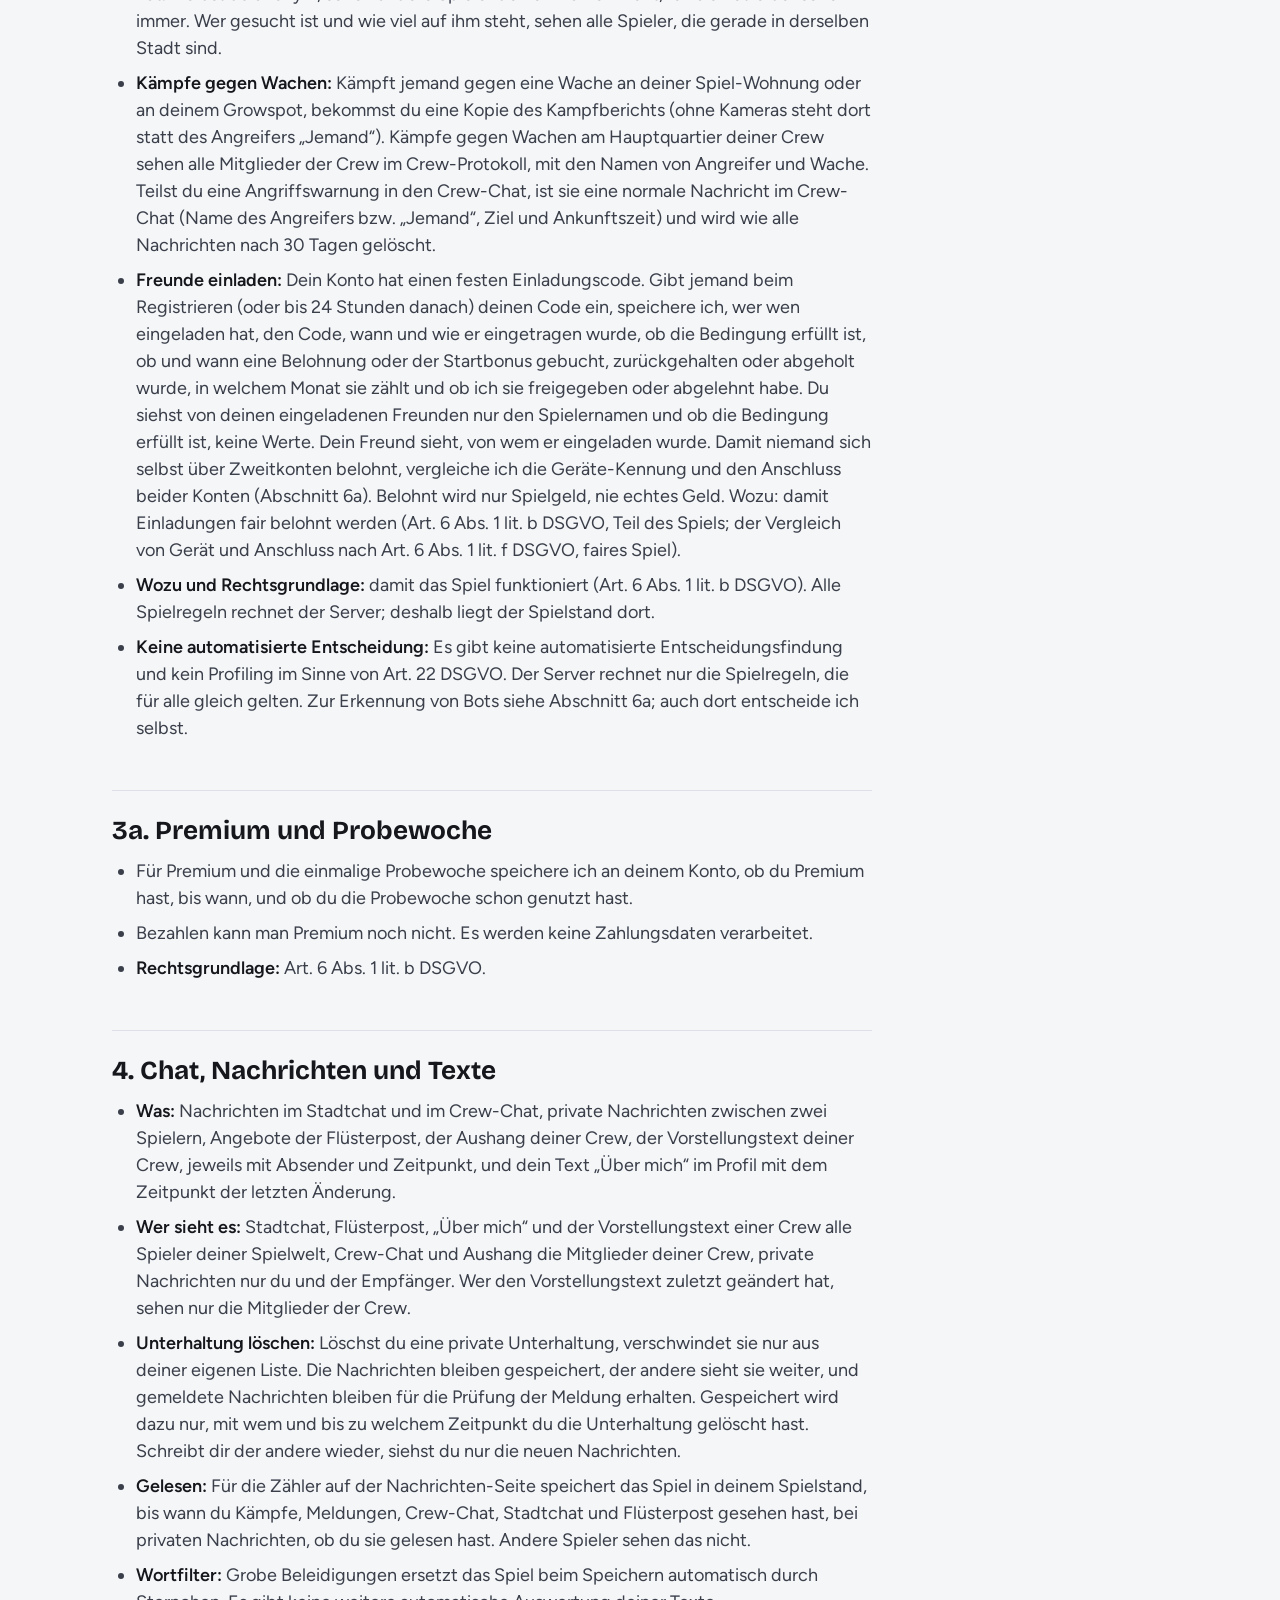
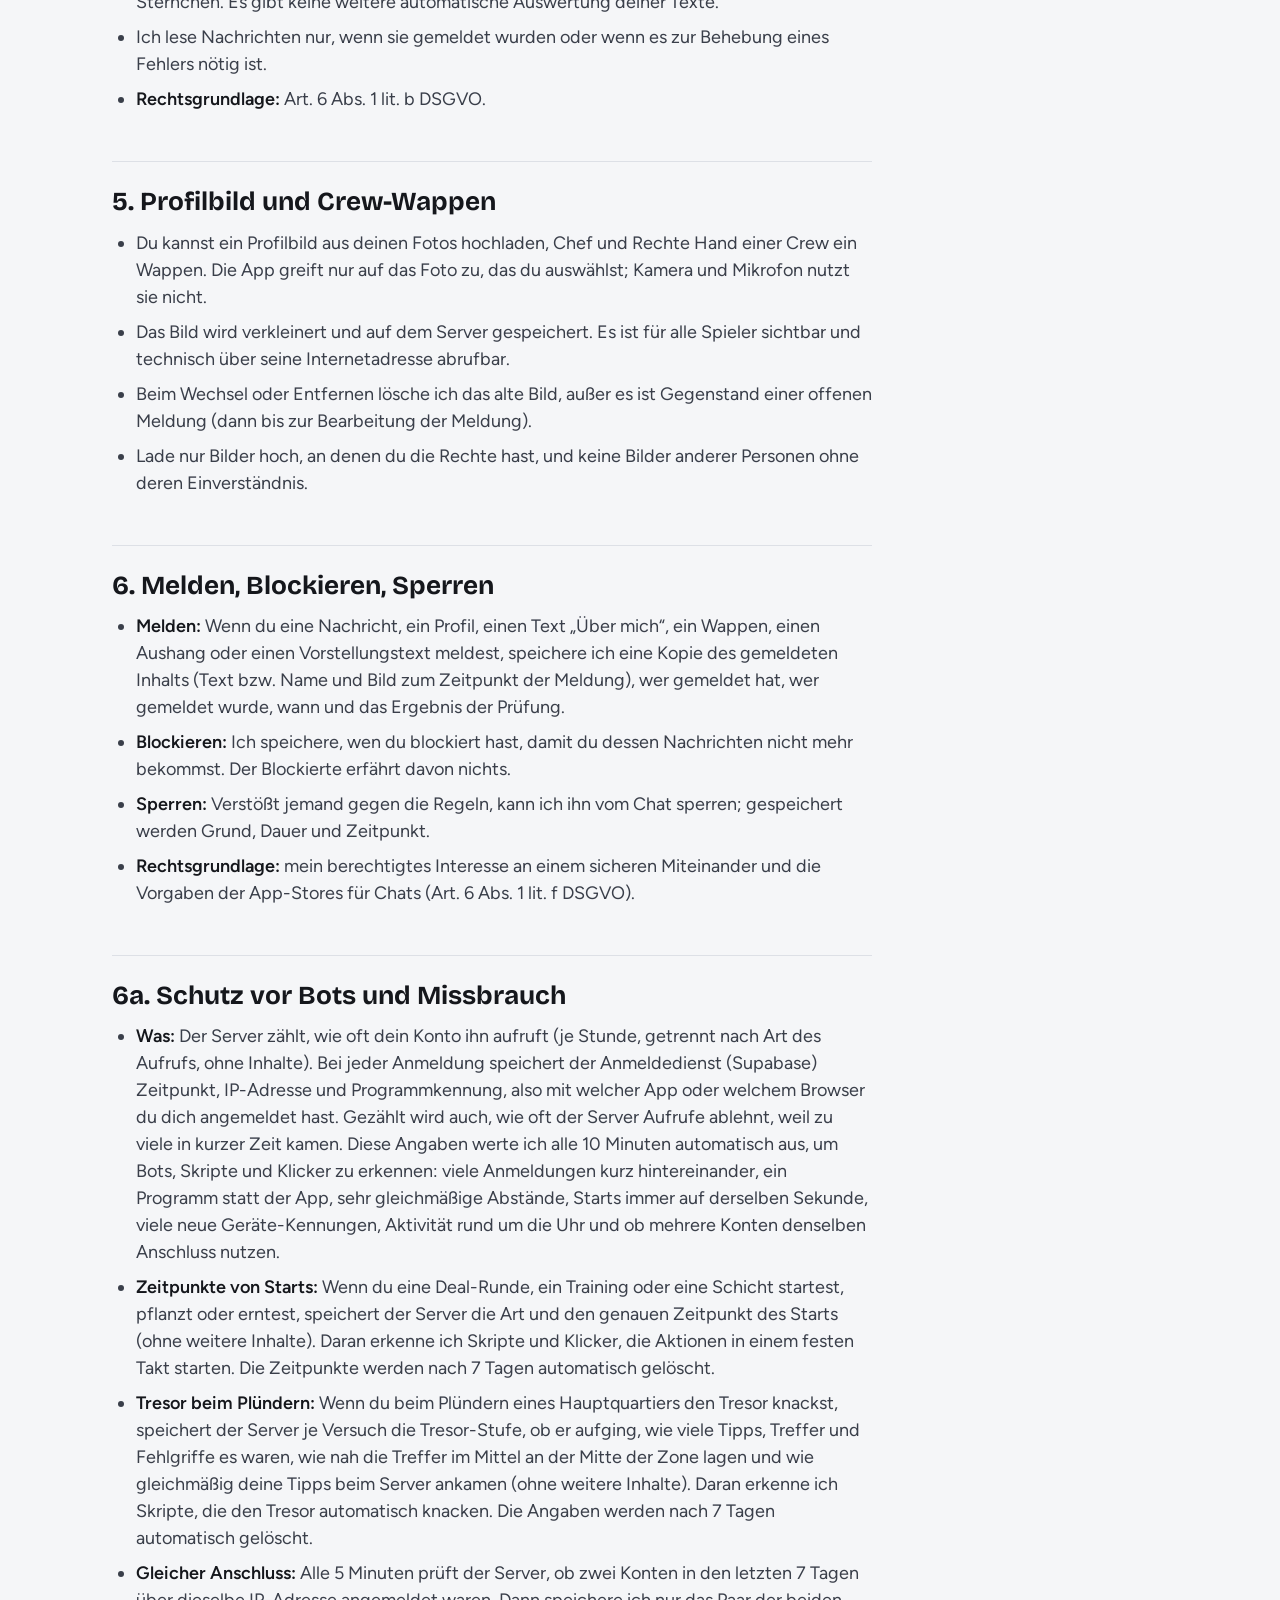
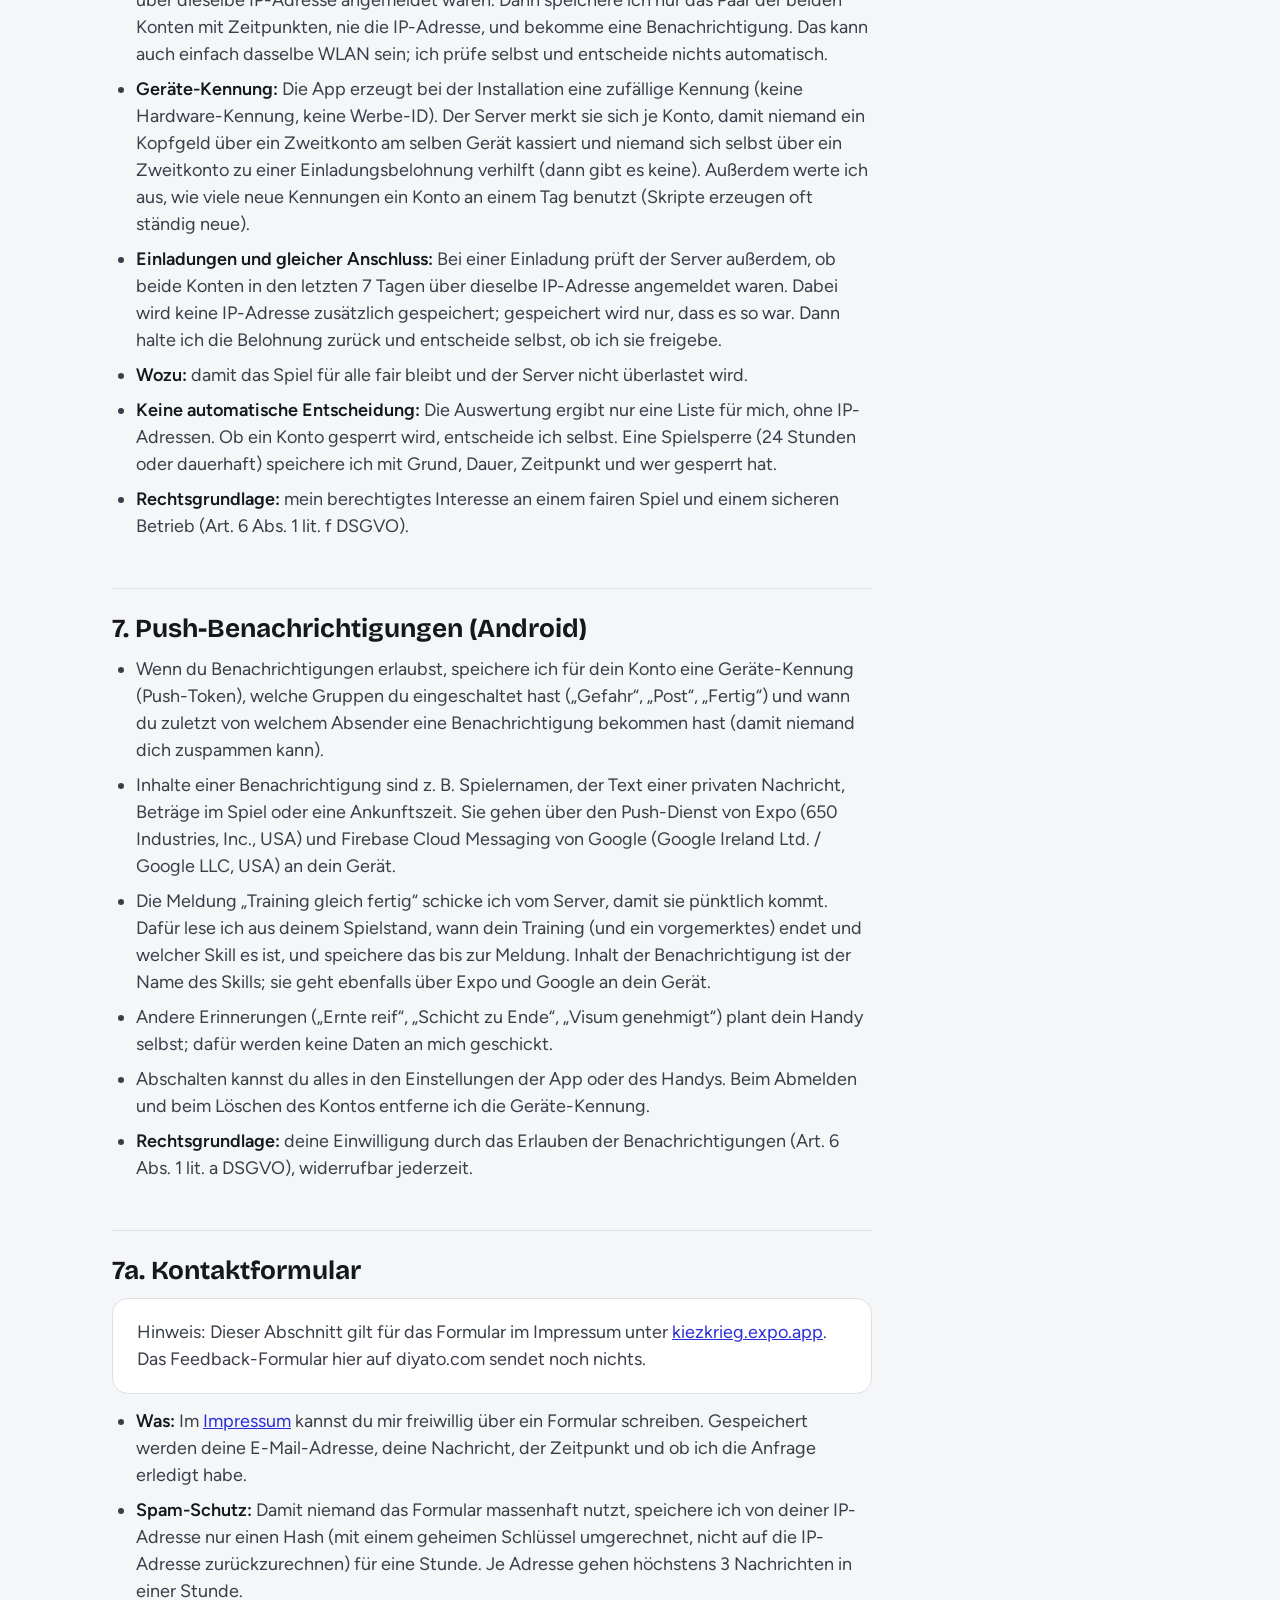
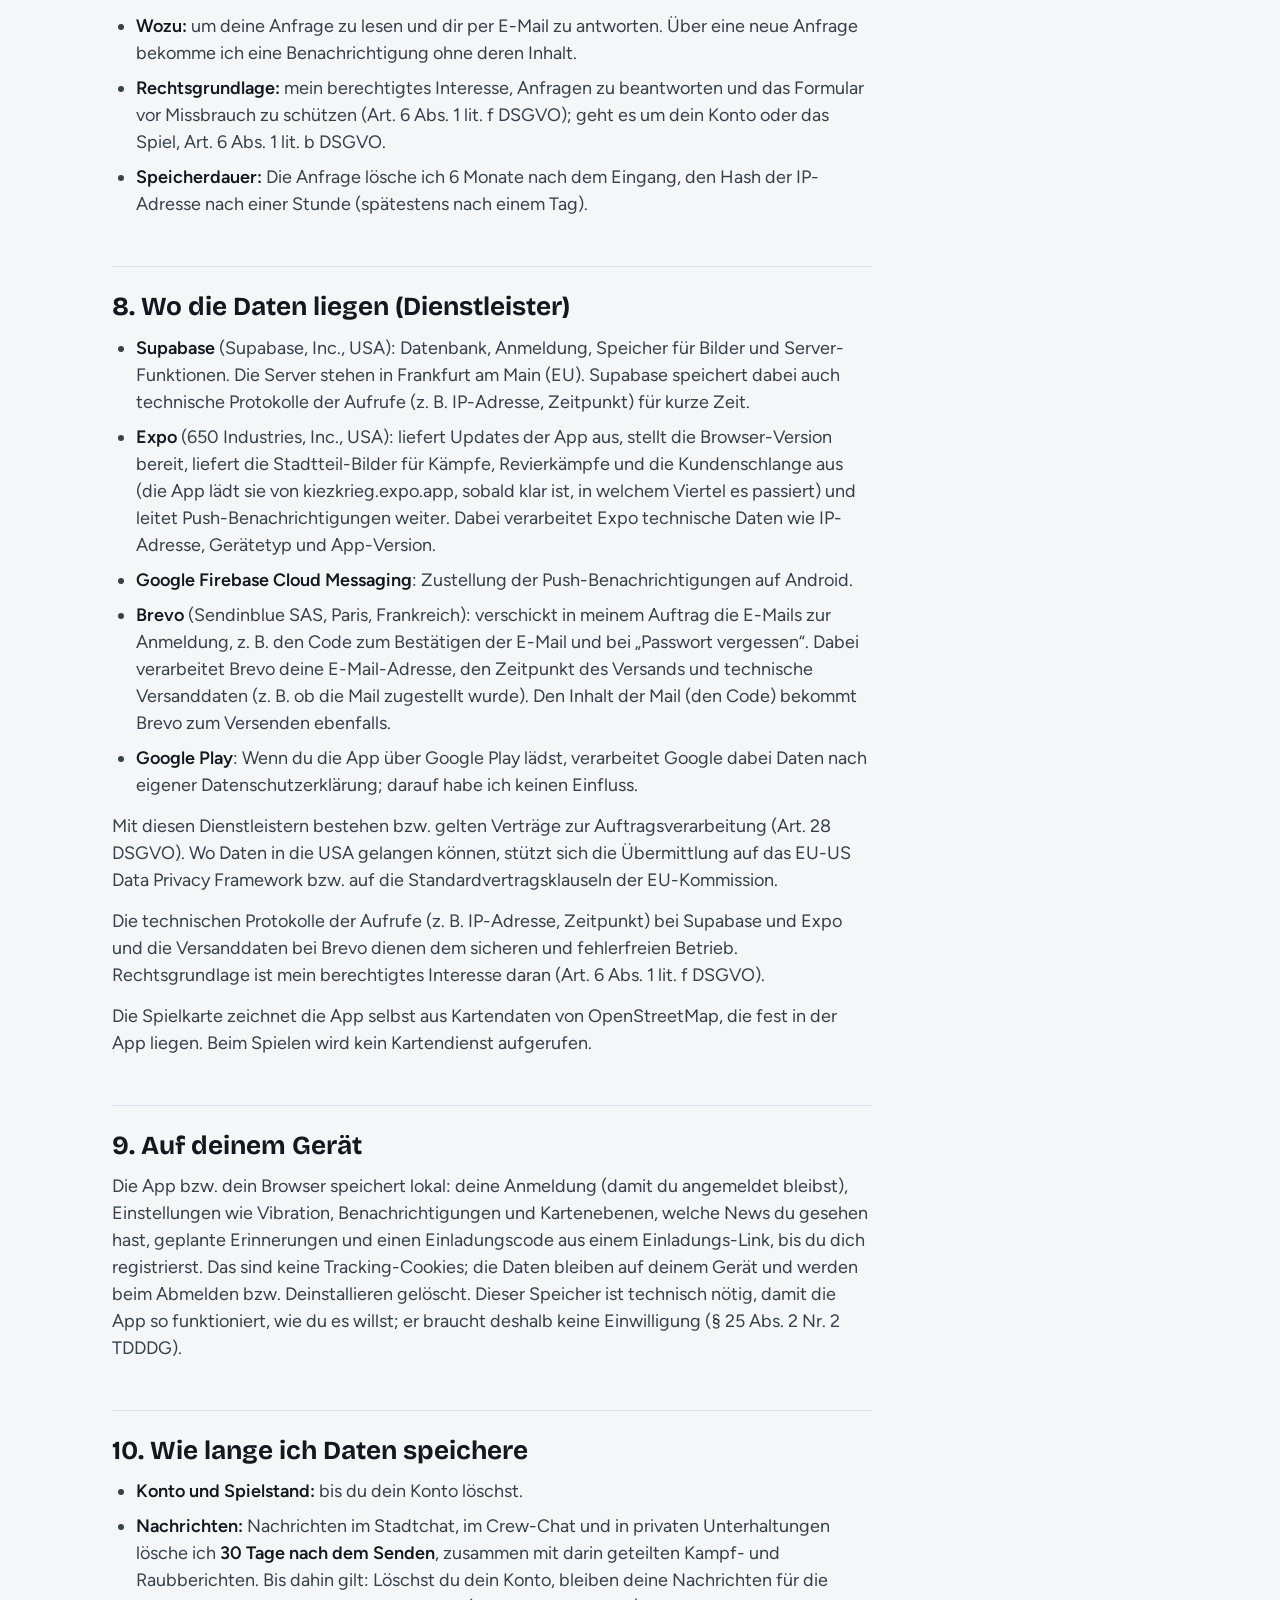
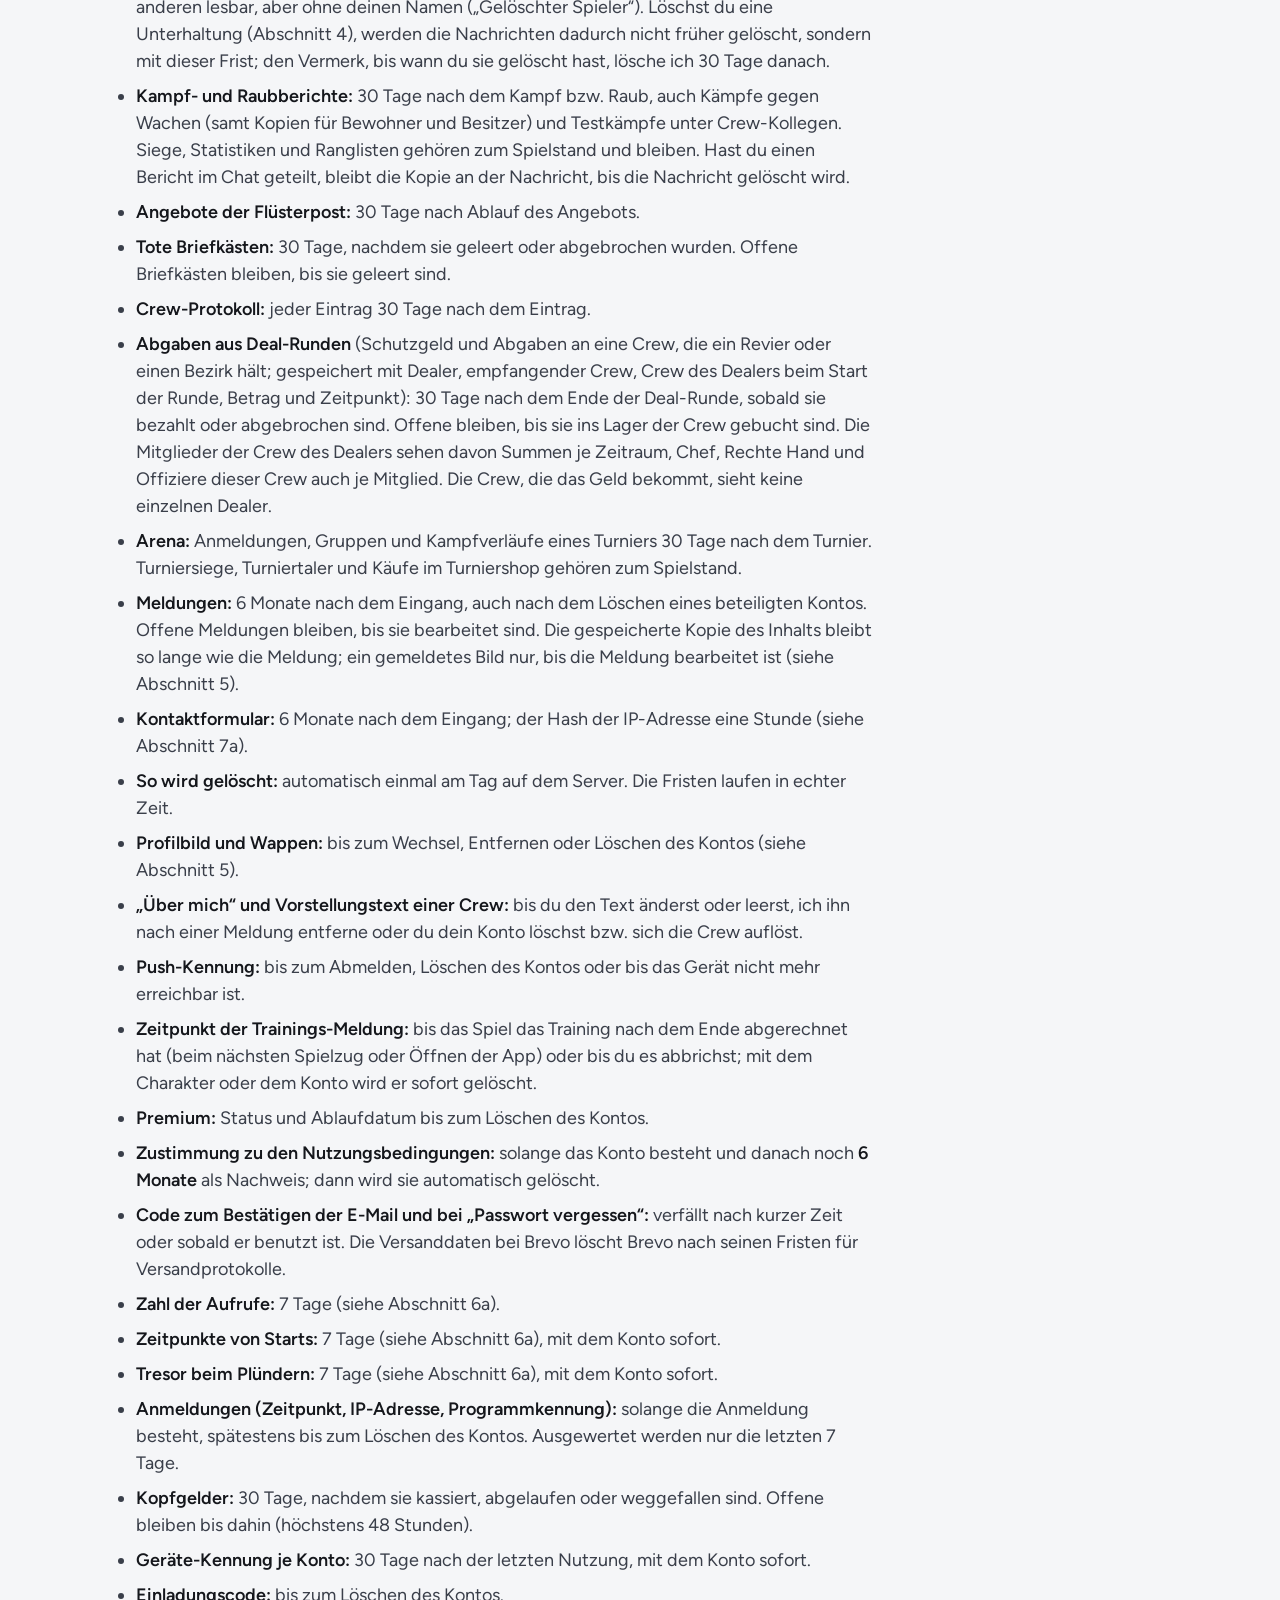
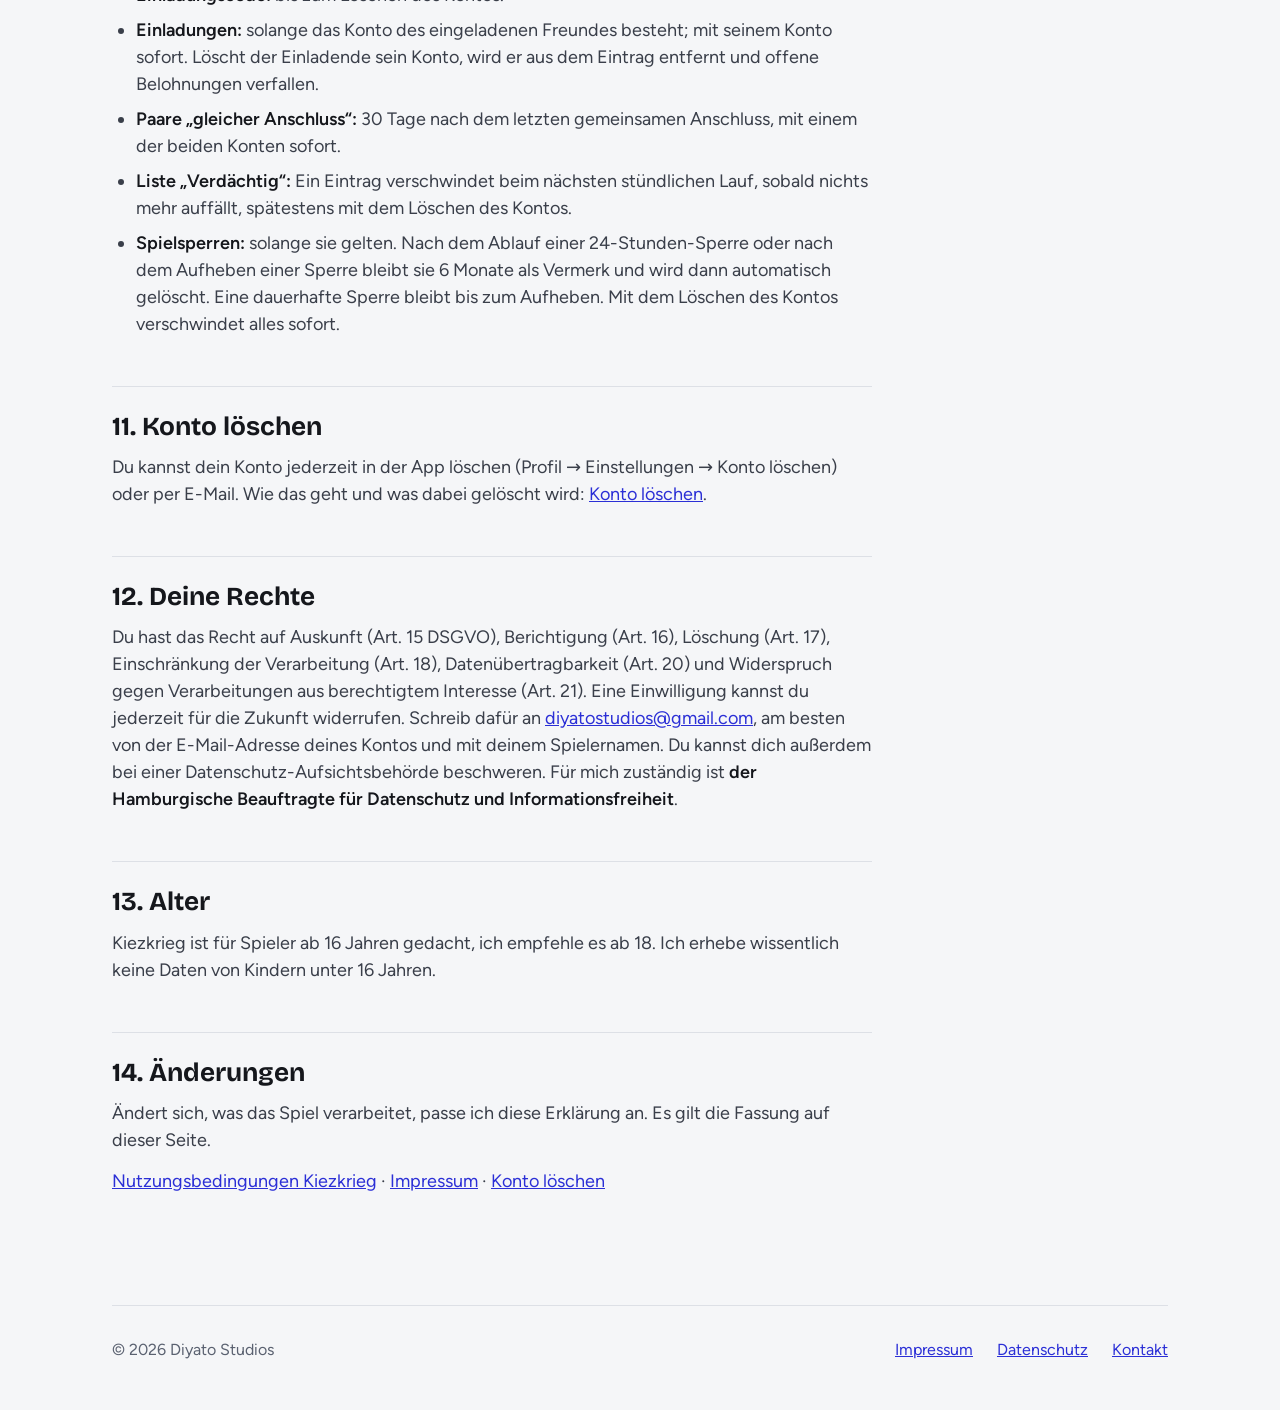
==== commit f845d0b9: "Datenschutz Kiezkrieg: Tresor beim Plündern (Treffer und Abstände zum Erkennen von Skripten, 7 Tage)" ====
--- a/datenschutz.html
+++ b/datenschutz.html
@@ -57,7 +57,7 @@
 Sie gelten auch für diese Website.</p>
 
 <h2 id="kiezkrieg" class="teil titel">Kiezkrieg</h2>
-<p class="recht__unterzeile">Kiezkrieg (App und Browser-Version) · Stand: 28. Oktober 2026</p>
+<p class="recht__unterzeile">Kiezkrieg (App und Browser-Version) · Stand: 29. Oktober 2026</p>
 
 <p>Kiezkrieg ist ein Multiplayer-Spiel für Spieler ab 16 Jahren. Hier steht, welche Daten das Spiel verarbeitet, wozu, wo sie liegen,
 wie lange ich sie aufbewahre und welche Rechte du hast. Ich zeige keine Werbung, nutze keine Analyse- oder Tracking-Dienste
@@ -134,6 +134,7 @@
 <ul>
   <li><strong>Was:</strong> Der Server zählt, wie oft dein Konto ihn aufruft (je Stunde, getrennt nach Art des Aufrufs, ohne Inhalte). Bei jeder Anmeldung speichert der Anmeldedienst (Supabase) Zeitpunkt, IP-Adresse und Programmkennung, also mit welcher App oder welchem Browser du dich angemeldet hast. Gezählt wird auch, wie oft der Server Aufrufe ablehnt, weil zu viele in kurzer Zeit kamen. Diese Angaben werte ich alle 10 Minuten automatisch aus, um Bots, Skripte und Klicker zu erkennen: viele Anmeldungen kurz hintereinander, ein Programm statt der App, sehr gleichmäßige Abstände, Starts immer auf derselben Sekunde, viele neue Geräte-Kennungen, Aktivität rund um die Uhr und ob mehrere Konten denselben Anschluss nutzen.</li>
   <li><strong>Zeitpunkte von Starts:</strong> Wenn du eine Deal-Runde, ein Training oder eine Schicht startest, pflanzt oder erntest, speichert der Server die Art und den genauen Zeitpunkt des Starts (ohne weitere Inhalte). Daran erkenne ich Skripte und Klicker, die Aktionen in einem festen Takt starten. Die Zeitpunkte werden nach 7 Tagen automatisch gelöscht.</li>
+  <li><strong>Tresor beim Plündern:</strong> Wenn du beim Plündern eines Hauptquartiers den Tresor knackst, speichert der Server je Versuch die Tresor-Stufe, ob er aufging, wie viele Tipps, Treffer und Fehlgriffe es waren, wie nah die Treffer im Mittel an der Mitte der Zone lagen und wie gleichmäßig deine Tipps beim Server ankamen (ohne weitere Inhalte). Daran erkenne ich Skripte, die den Tresor automatisch knacken. Die Angaben werden nach 7 Tagen automatisch gelöscht.</li>
   <li><strong>Gleicher Anschluss:</strong> Alle 5 Minuten prüft der Server, ob zwei Konten in den letzten 7 Tagen über dieselbe IP-Adresse angemeldet waren. Dann speichere ich nur das Paar der beiden Konten mit Zeitpunkten, nie die IP-Adresse, und bekomme eine Benachrichtigung. Das kann auch einfach dasselbe WLAN sein; ich prüfe selbst und entscheide nichts automatisch.</li>
   <li><strong>Geräte-Kennung:</strong> Die App erzeugt bei der Installation eine zufällige Kennung (keine Hardware-Kennung, keine Werbe-ID). Der Server merkt sie sich je Konto, damit niemand ein Kopfgeld über ein Zweitkonto am selben Gerät kassiert und niemand sich selbst über ein Zweitkonto zu einer Einladungsbelohnung verhilft (dann gibt es keine). Außerdem werte ich aus, wie viele neue Kennungen ein Konto an einem Tag benutzt (Skripte erzeugen oft ständig neue).</li>
   <li><strong>Einladungen und gleicher Anschluss:</strong> Bei einer Einladung prüft der Server außerdem, ob beide Konten in den letzten 7 Tagen über dieselbe IP-Adresse angemeldet waren. Dabei wird keine IP-Adresse zusätzlich gespeichert; gespeichert wird nur, dass es so war. Dann halte ich die Belohnung zurück und entscheide selbst, ob ich sie freigebe.</li>
@@ -206,6 +207,7 @@
   <li><strong>Code zum Bestätigen der E-Mail und bei „Passwort vergessen“:</strong> verfällt nach kurzer Zeit oder sobald er benutzt ist. Die Versanddaten bei Brevo löscht Brevo nach seinen Fristen für Versandprotokolle.</li>
   <li><strong>Zahl der Aufrufe:</strong> 7 Tage (siehe Abschnitt 6a).</li>
   <li><strong>Zeitpunkte von Starts:</strong> 7 Tage (siehe Abschnitt 6a), mit dem Konto sofort.</li>
+  <li><strong>Tresor beim Plündern:</strong> 7 Tage (siehe Abschnitt 6a), mit dem Konto sofort.</li>
   <li><strong>Anmeldungen (Zeitpunkt, IP-Adresse, Programmkennung):</strong> solange die Anmeldung besteht, spätestens bis zum Löschen des Kontos. Ausgewertet werden nur die letzten 7 Tage.</li>
   <li><strong>Kopfgelder:</strong> 30 Tage, nachdem sie kassiert, abgelaufen oder weggefallen sind. Offene bleiben bis dahin (höchstens 48 Stunden).</li>
   <li><strong>Geräte-Kennung je Konto:</strong> 30 Tage nach der letzten Nutzung, mit dem Konto sofort.</li>
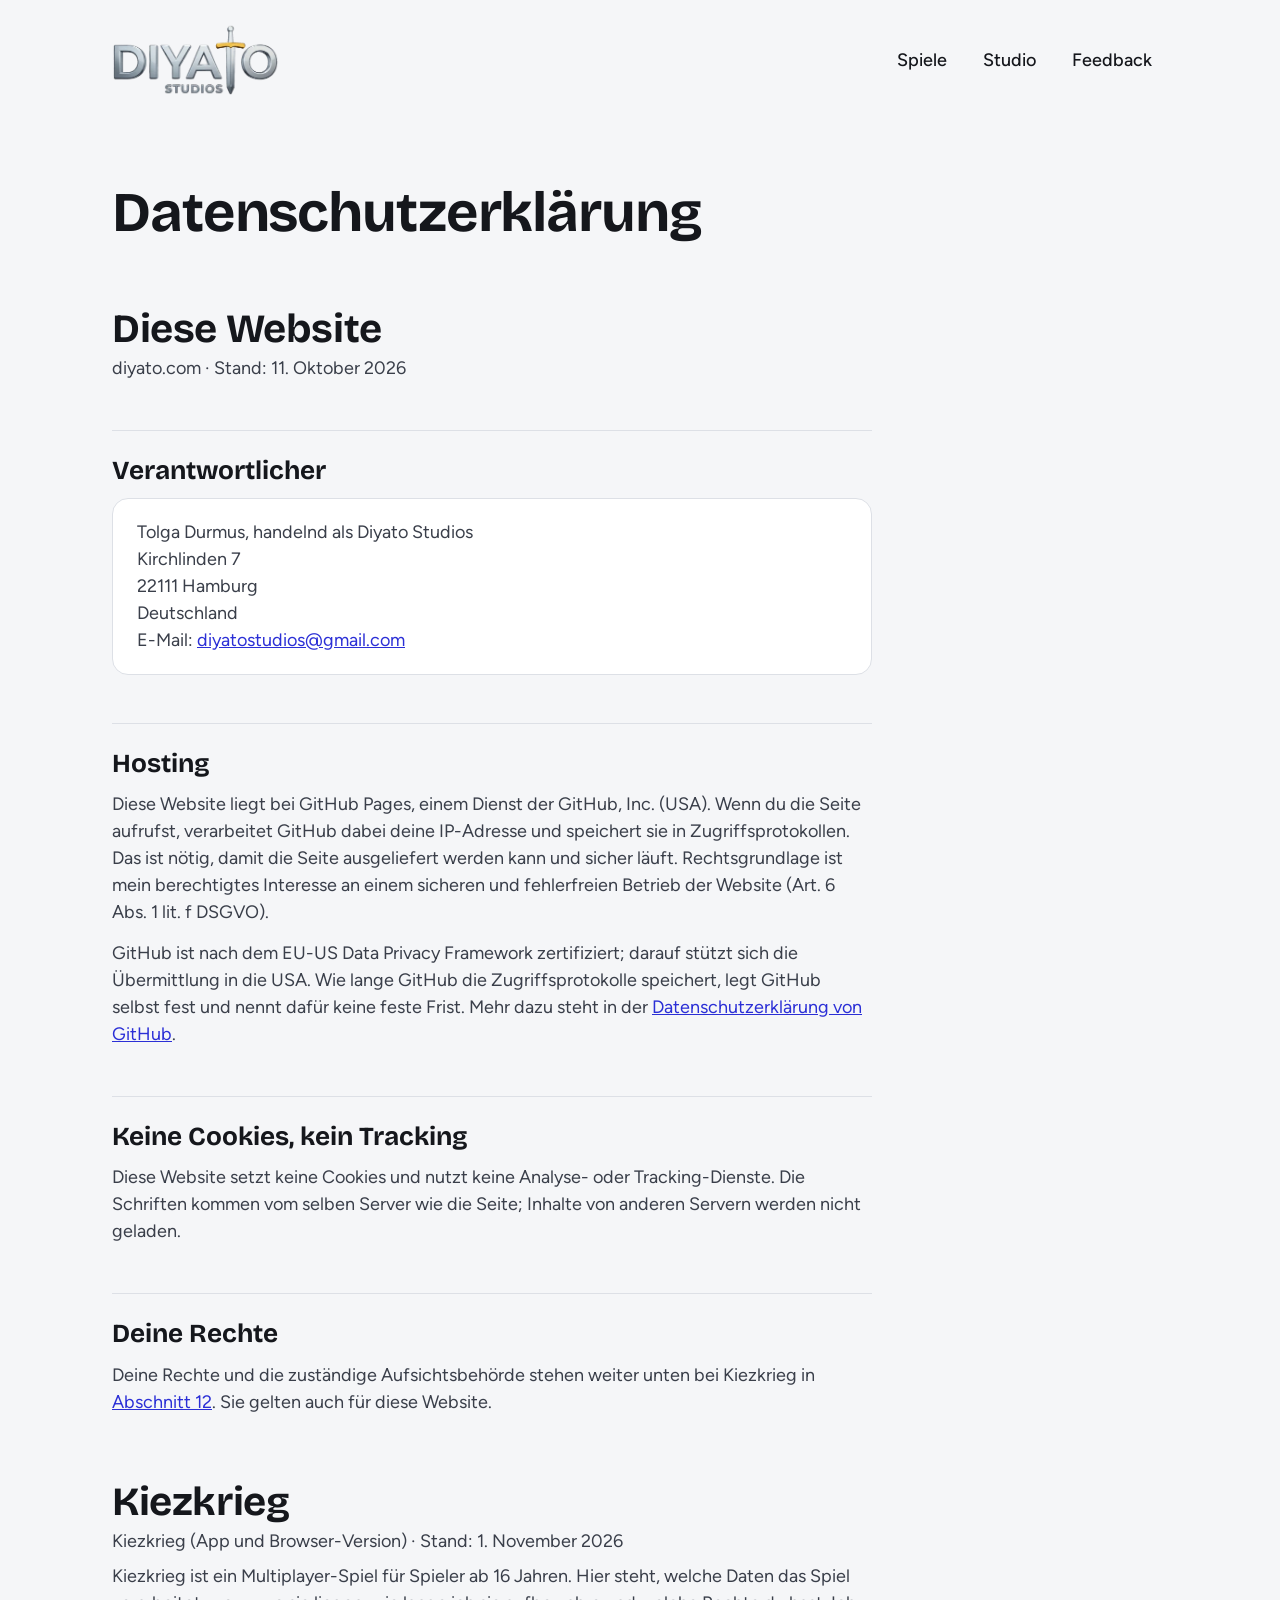
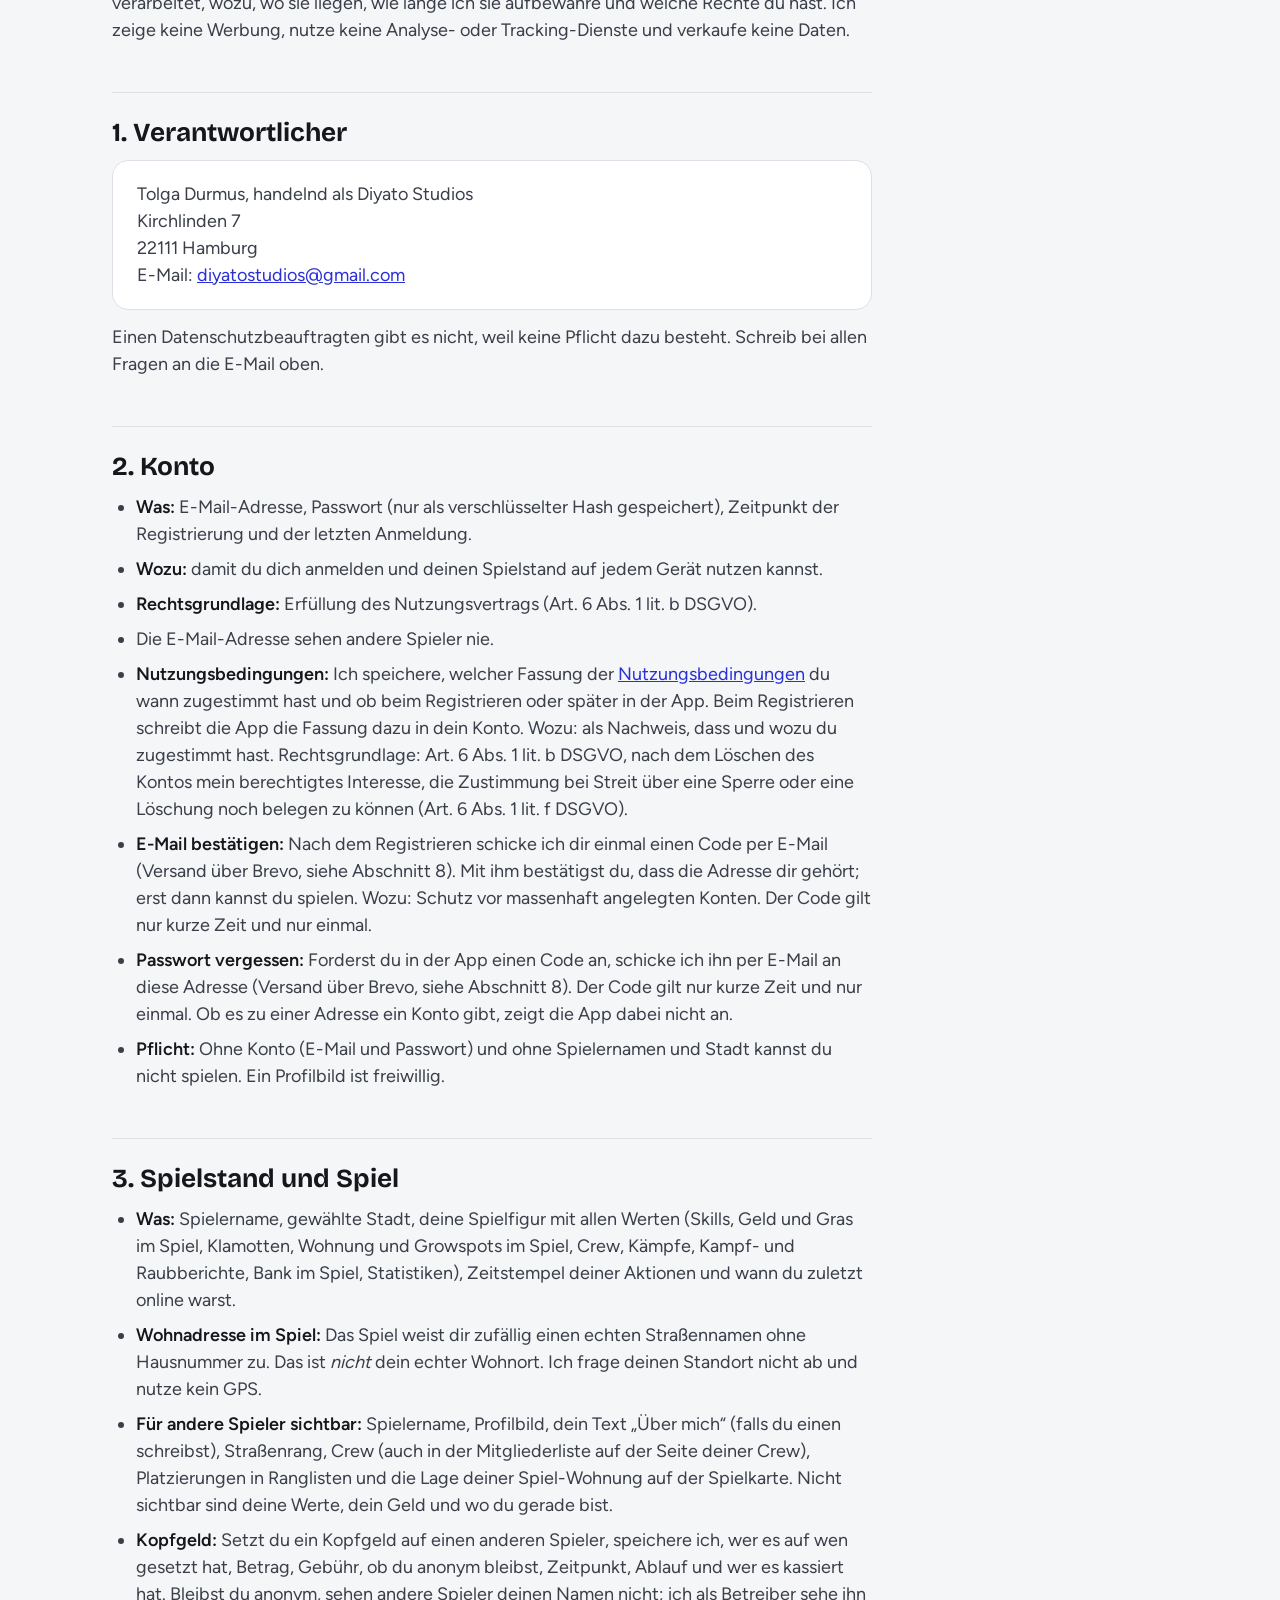
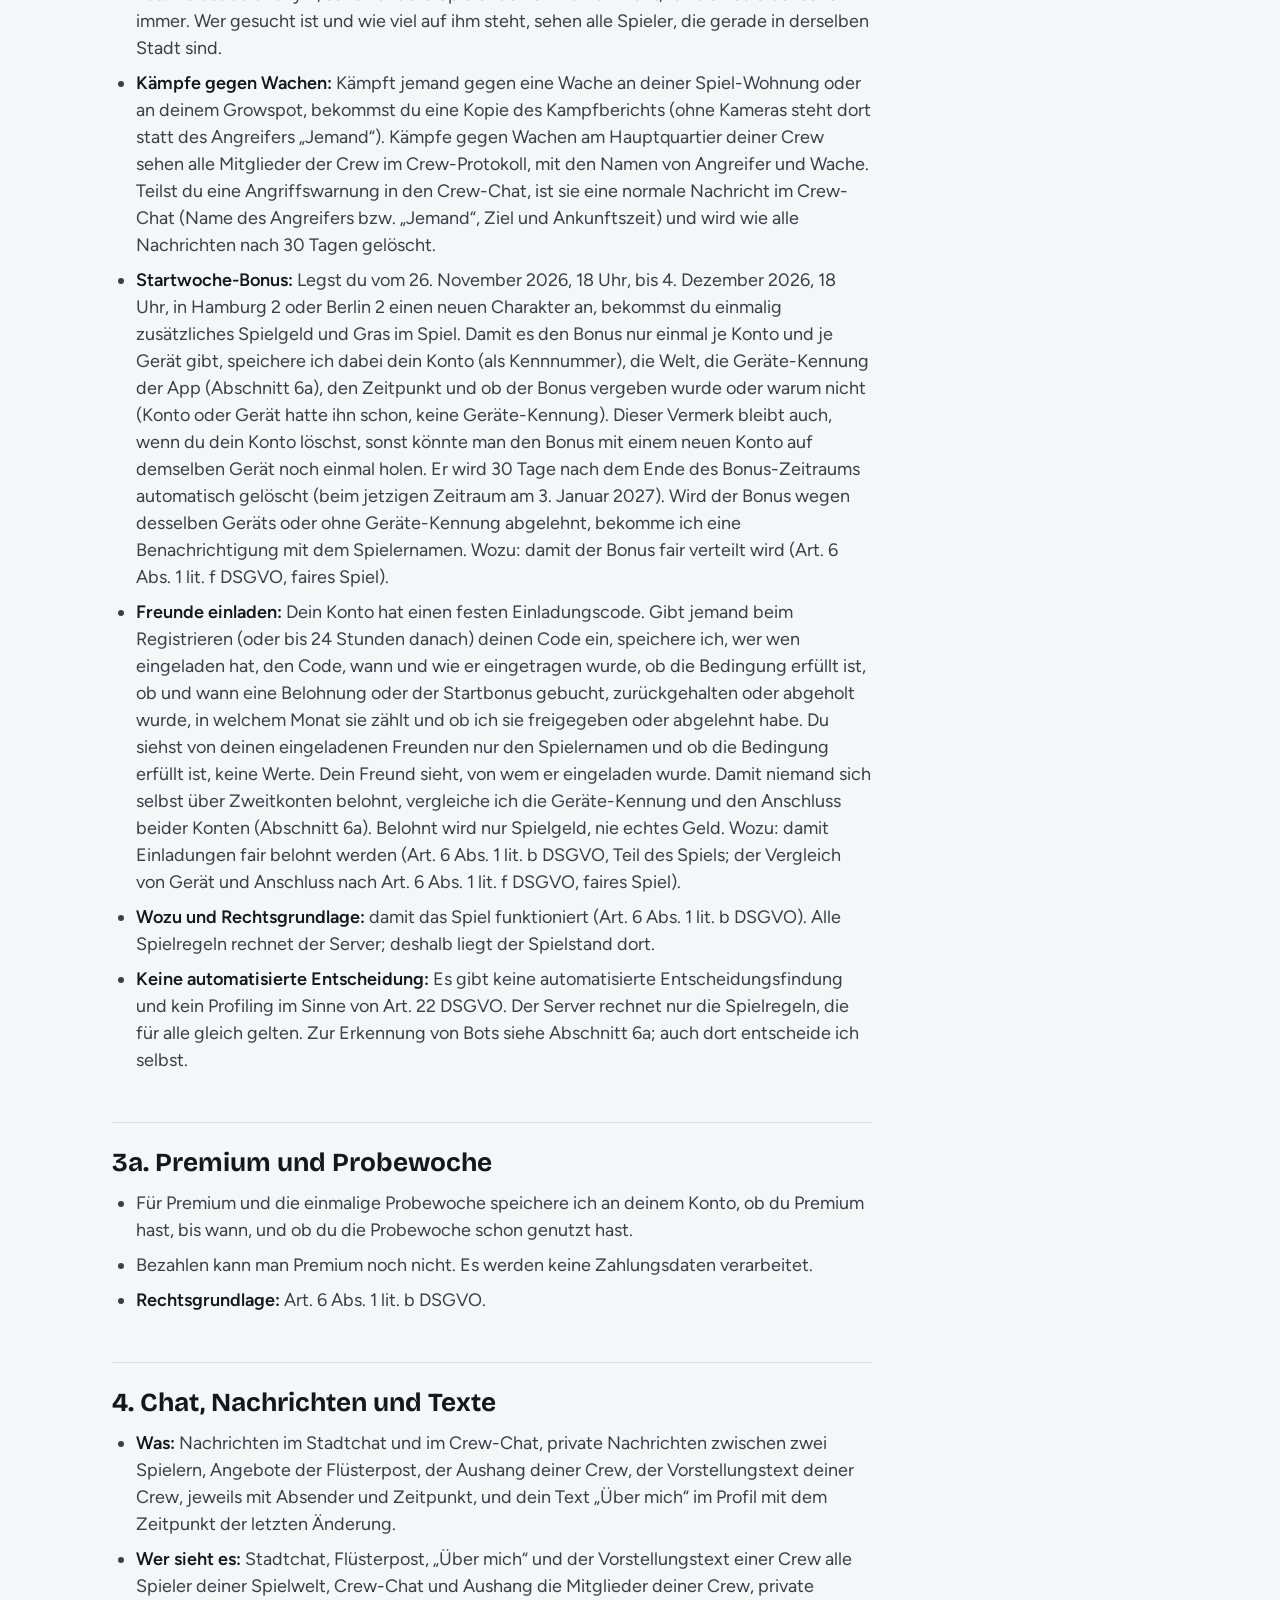
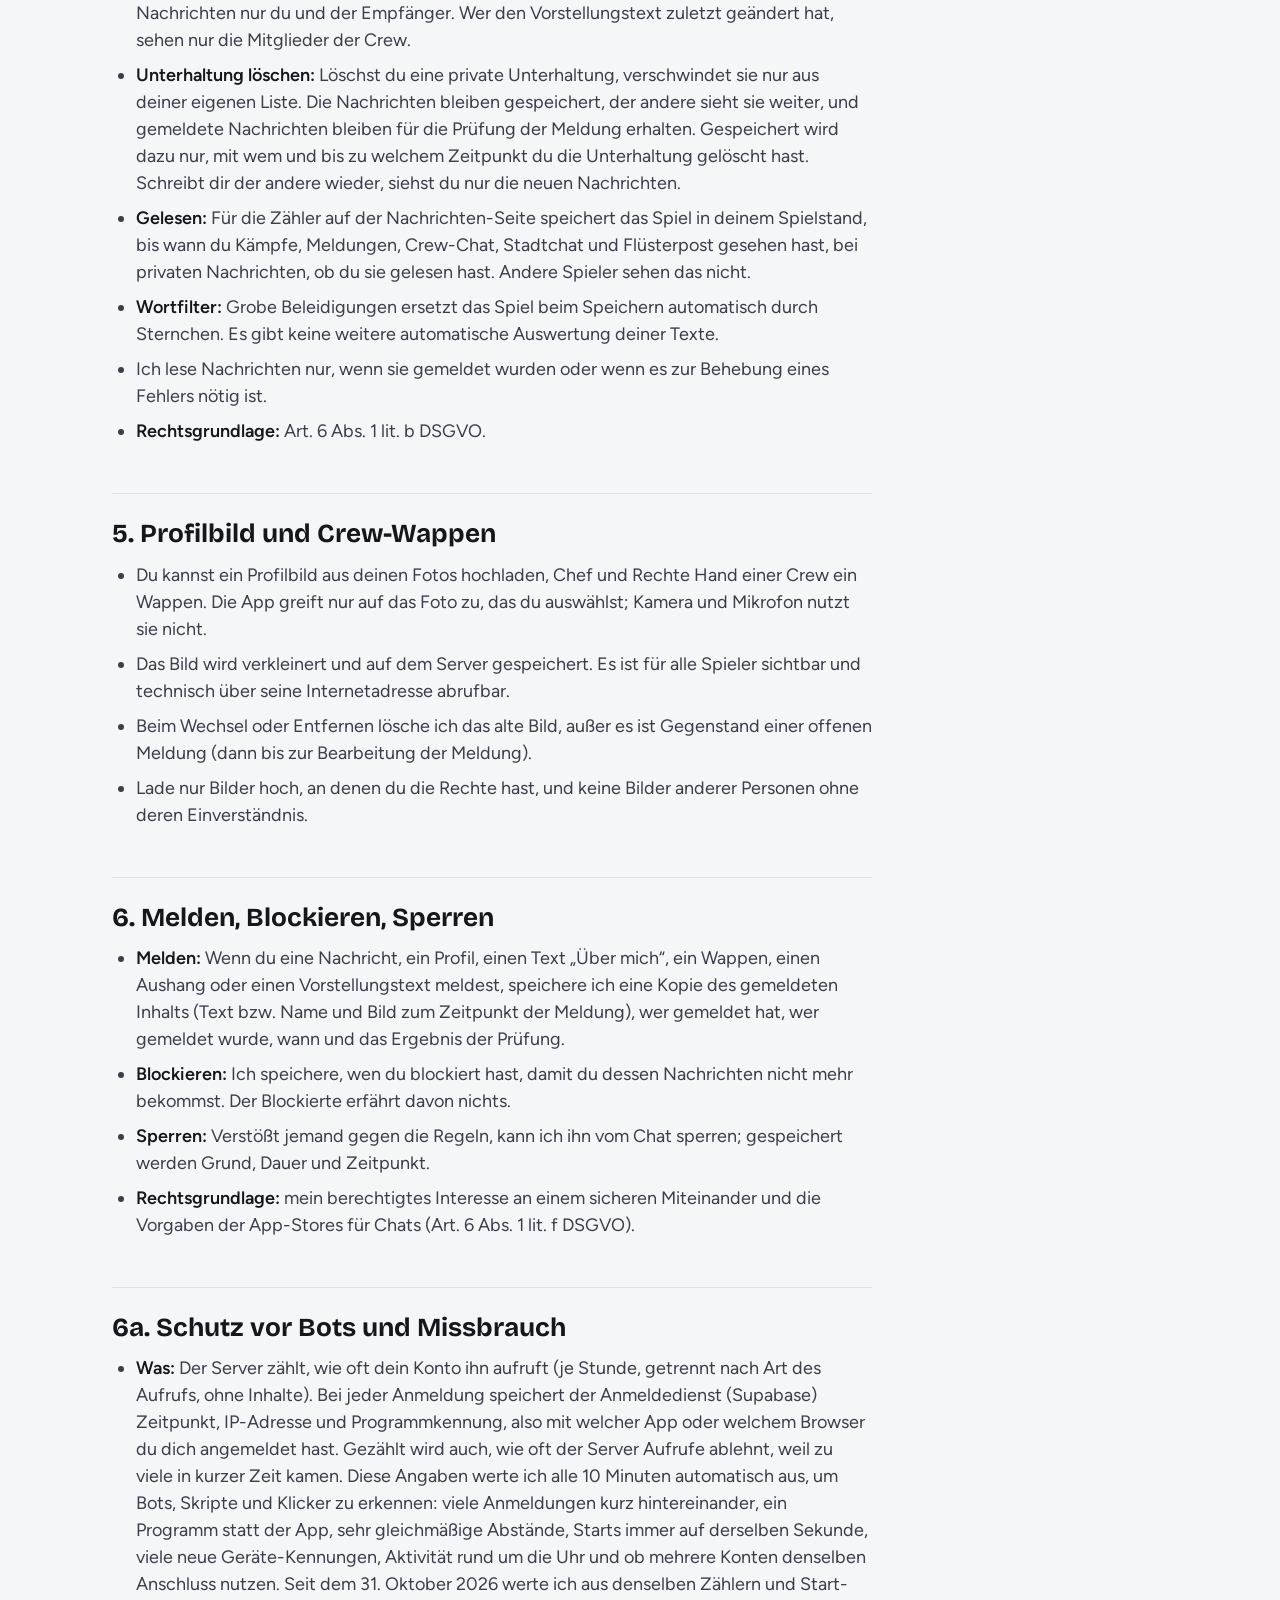
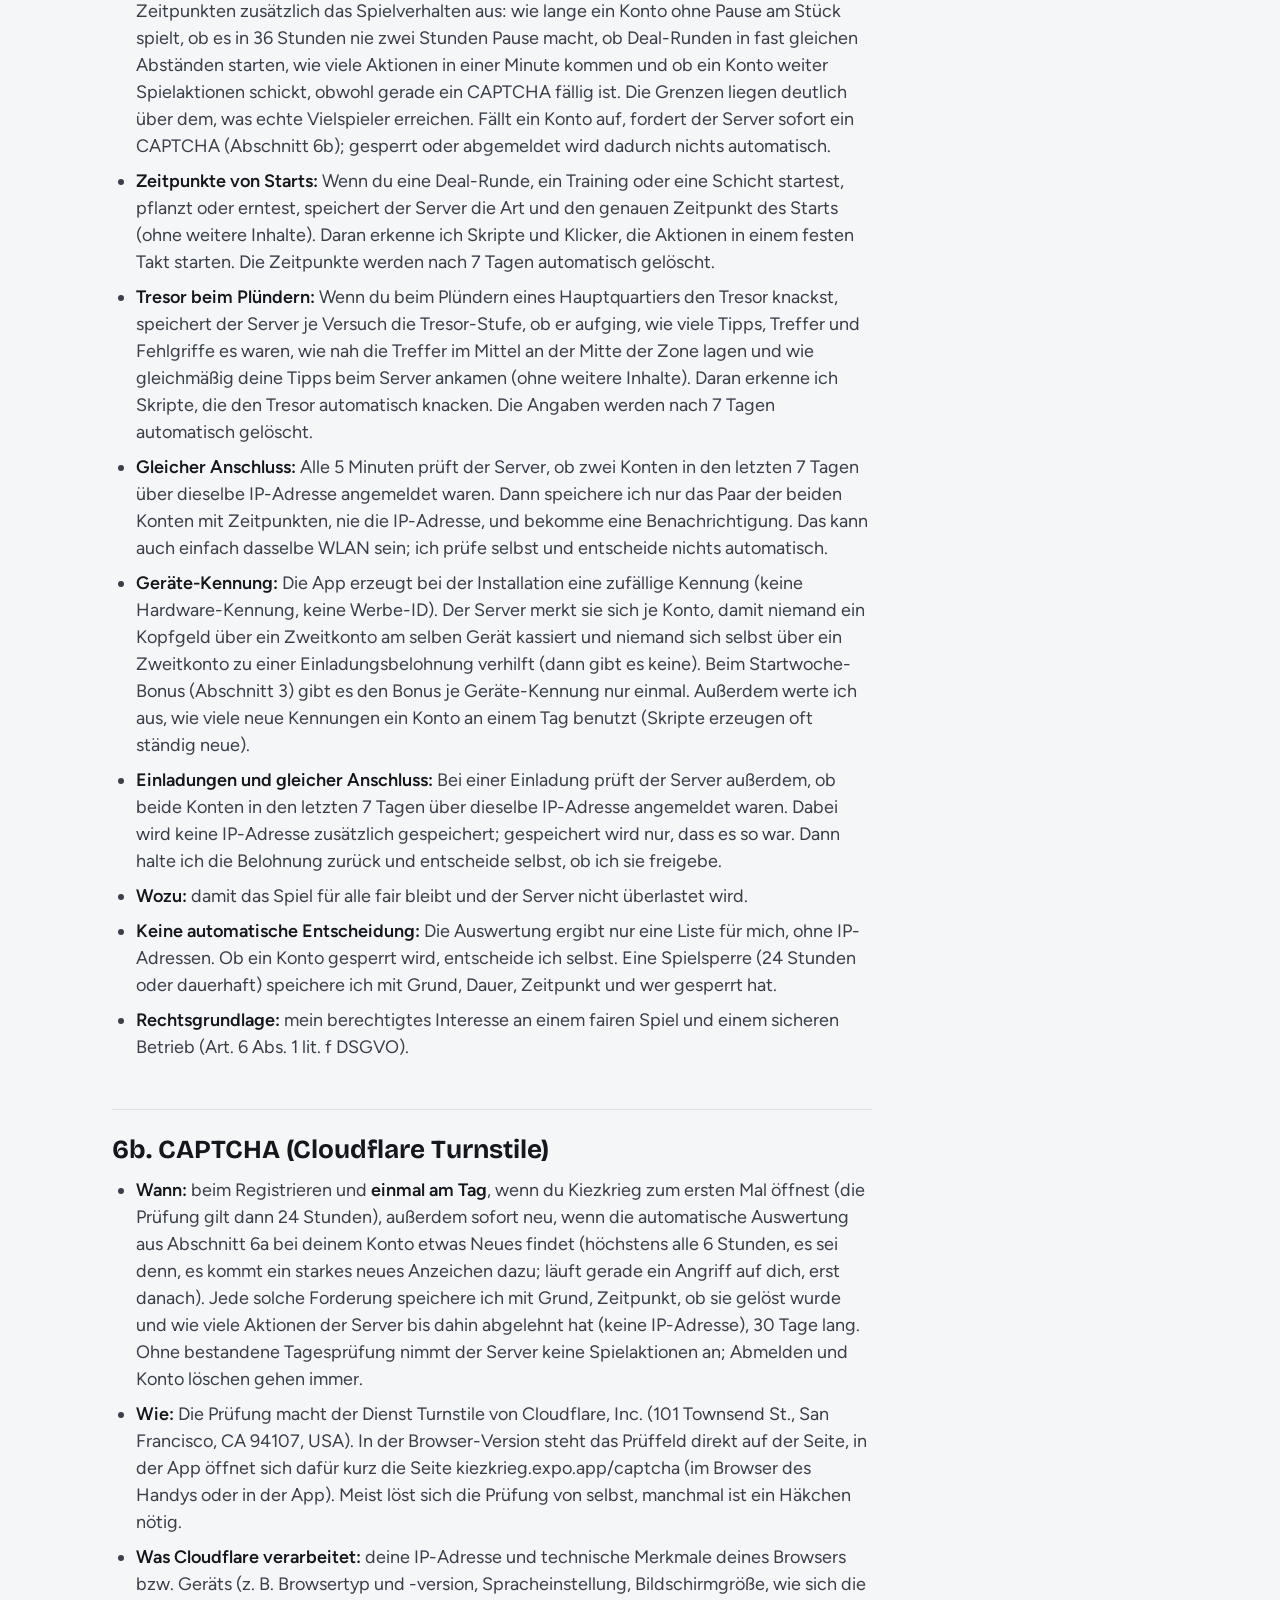
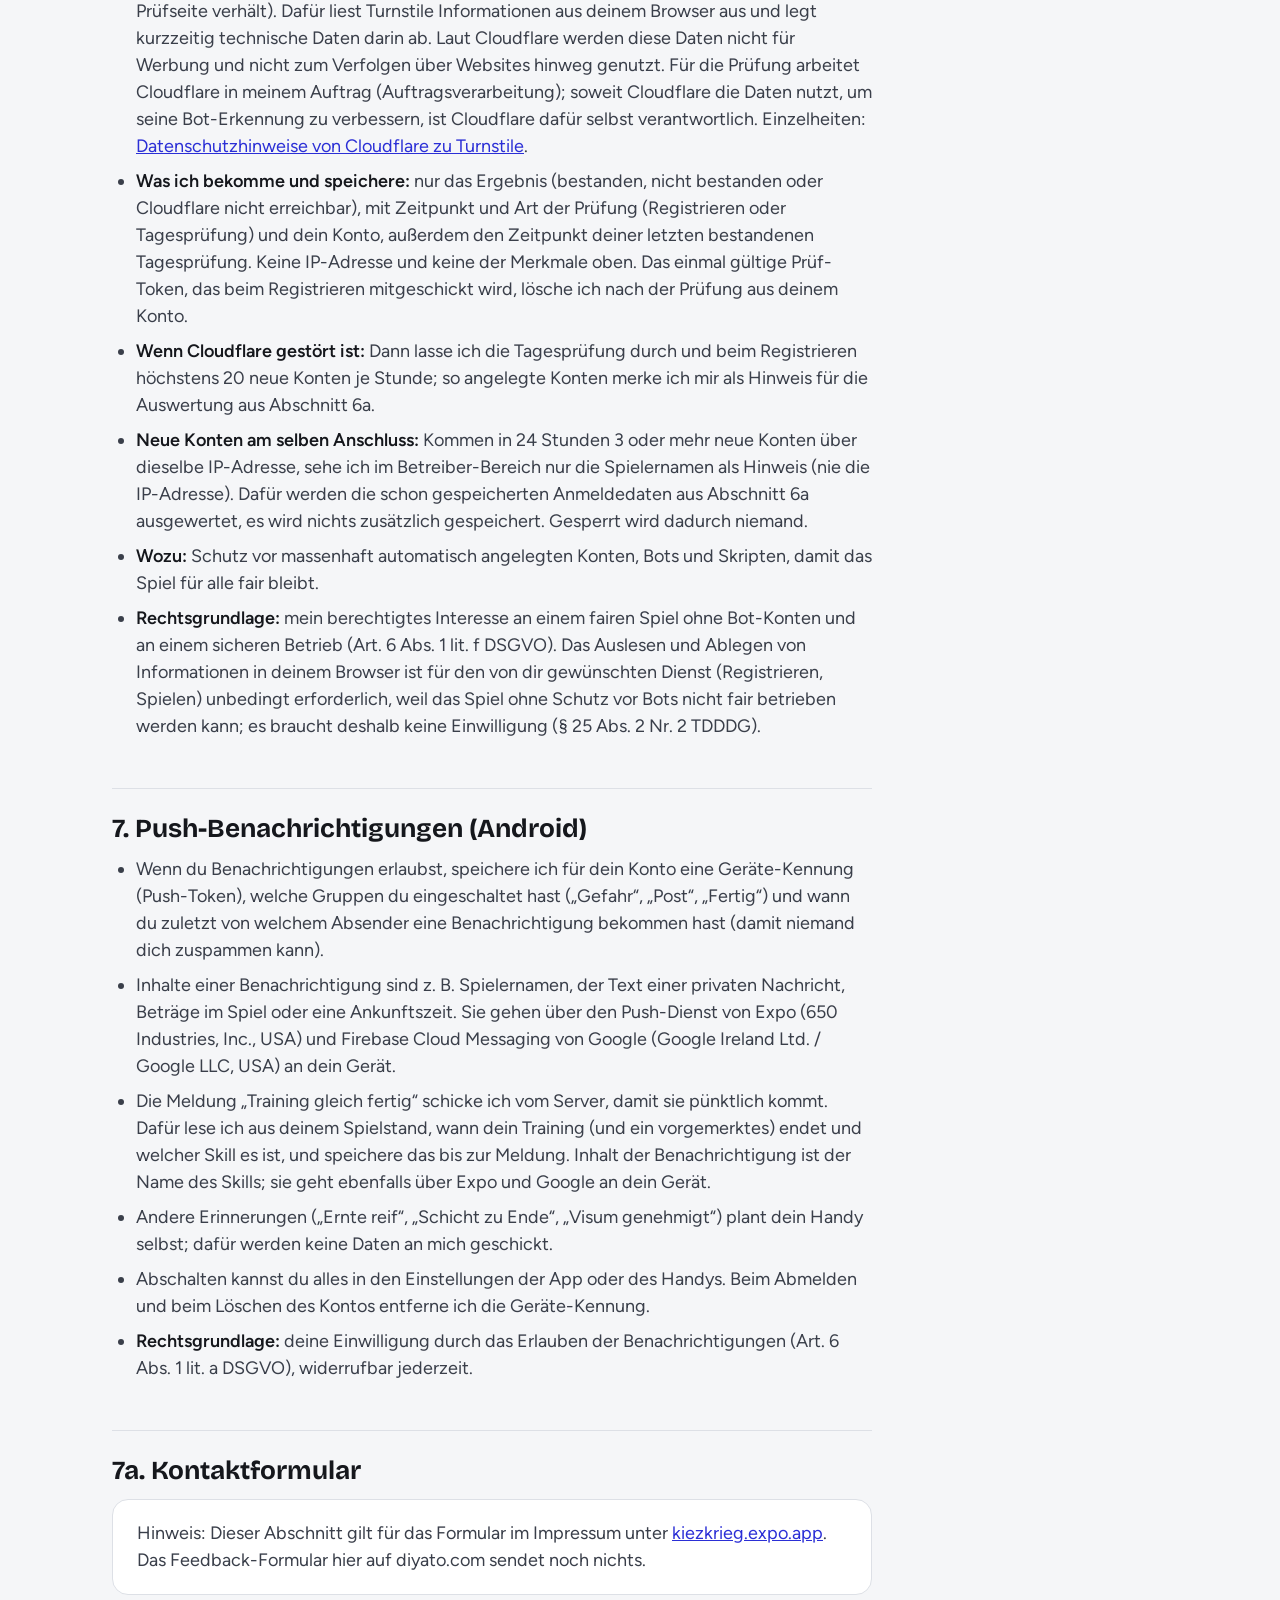
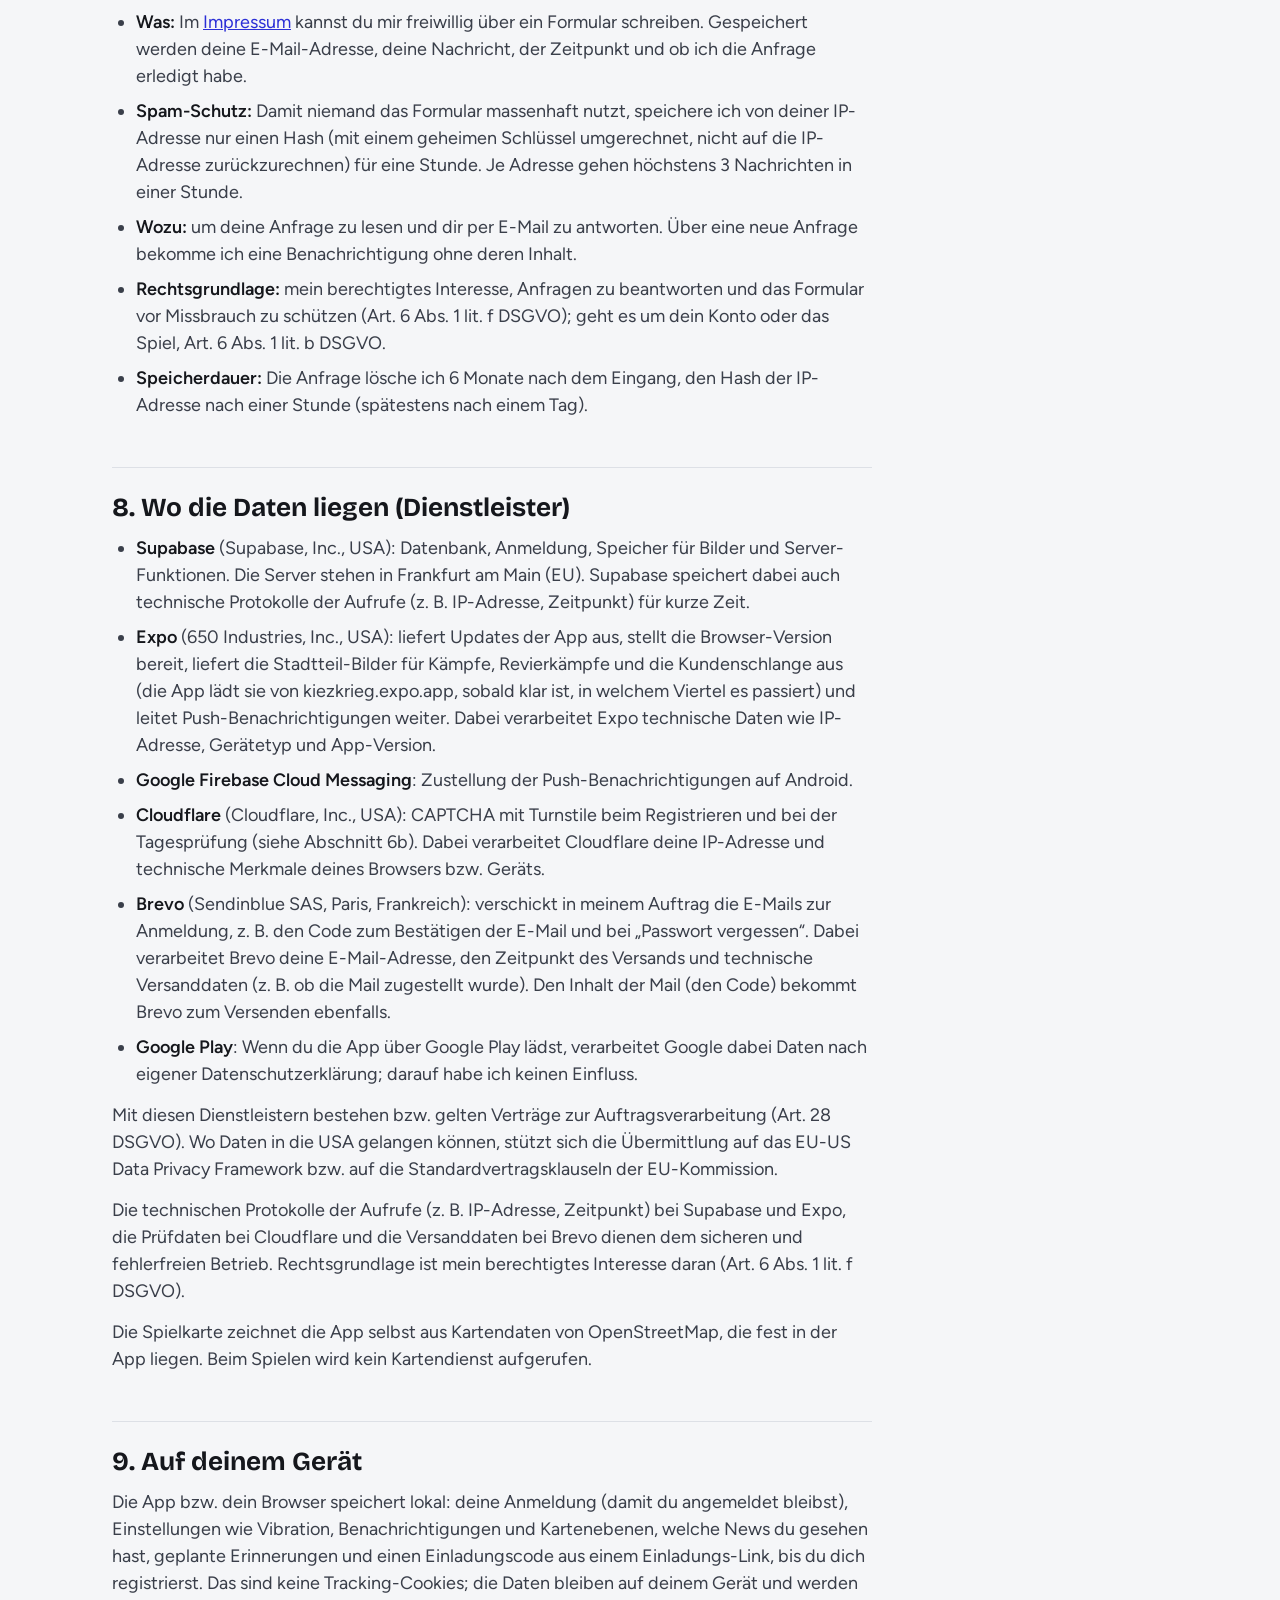
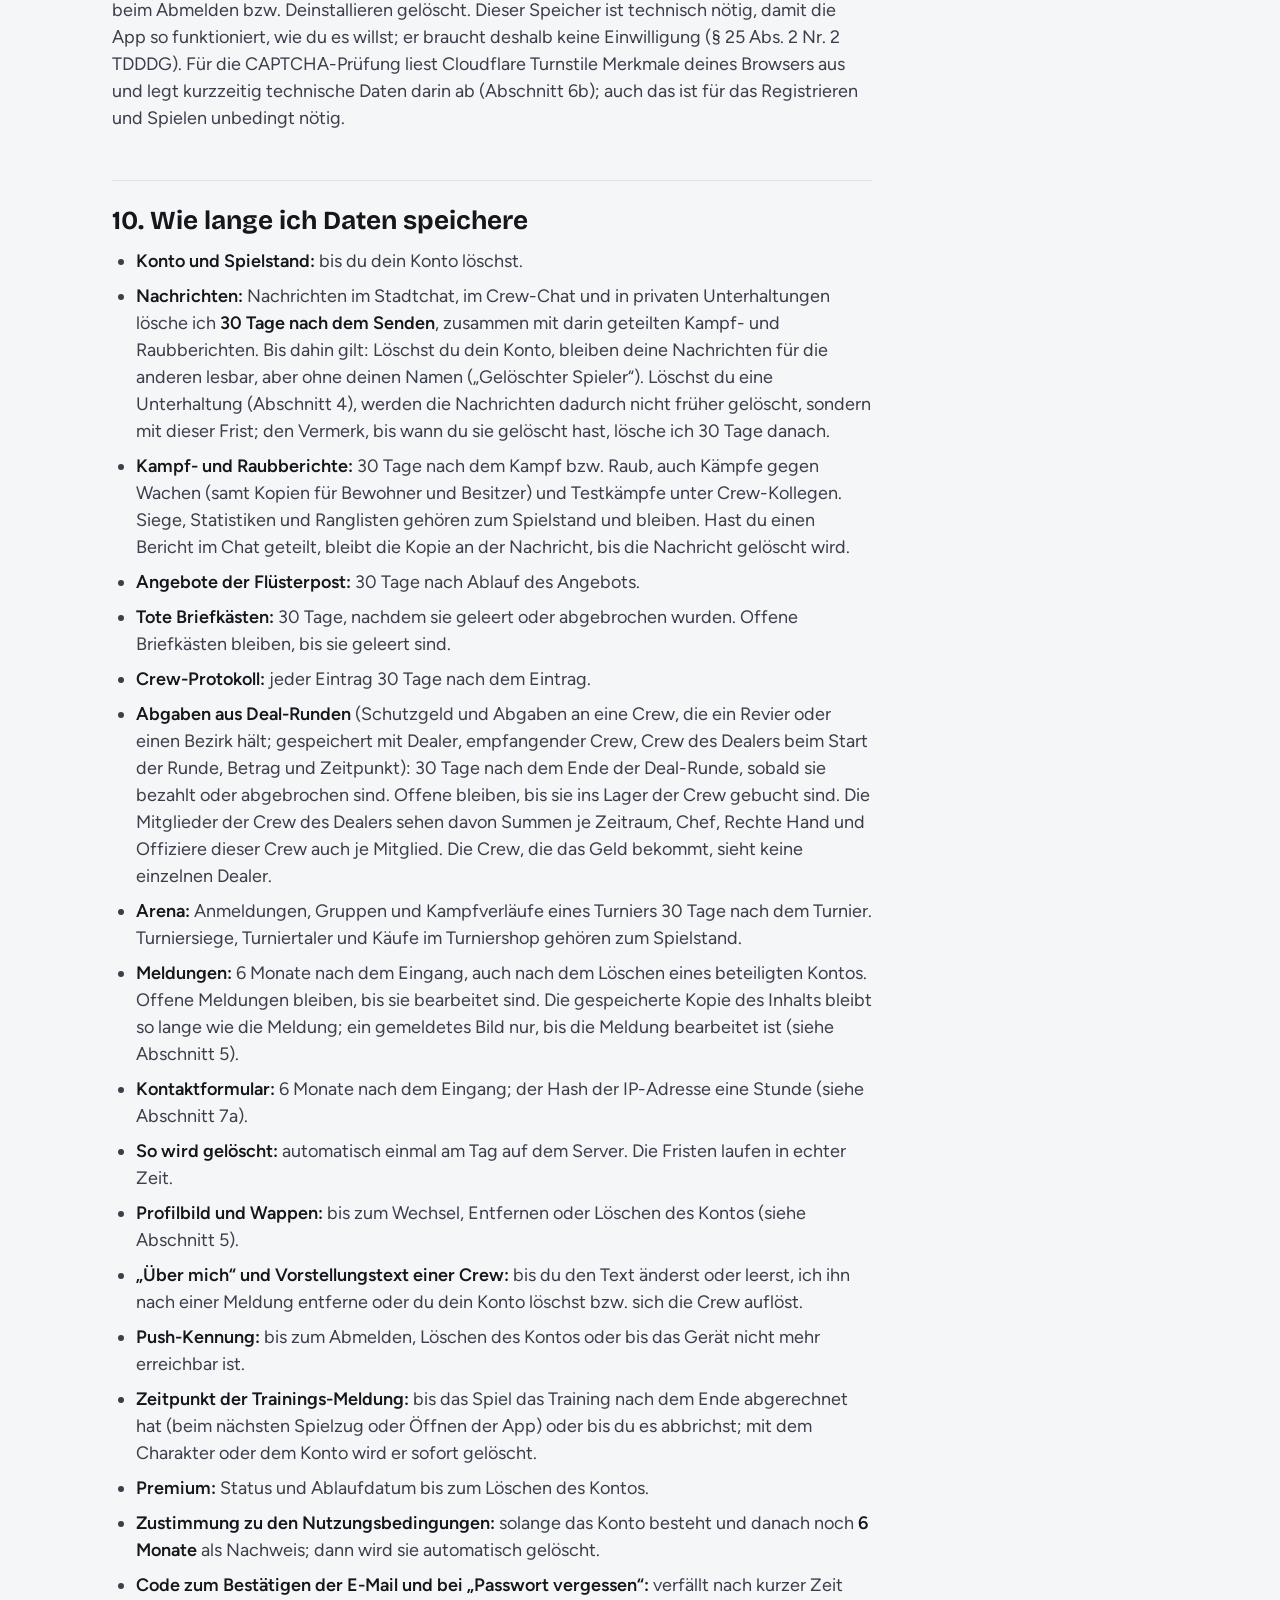
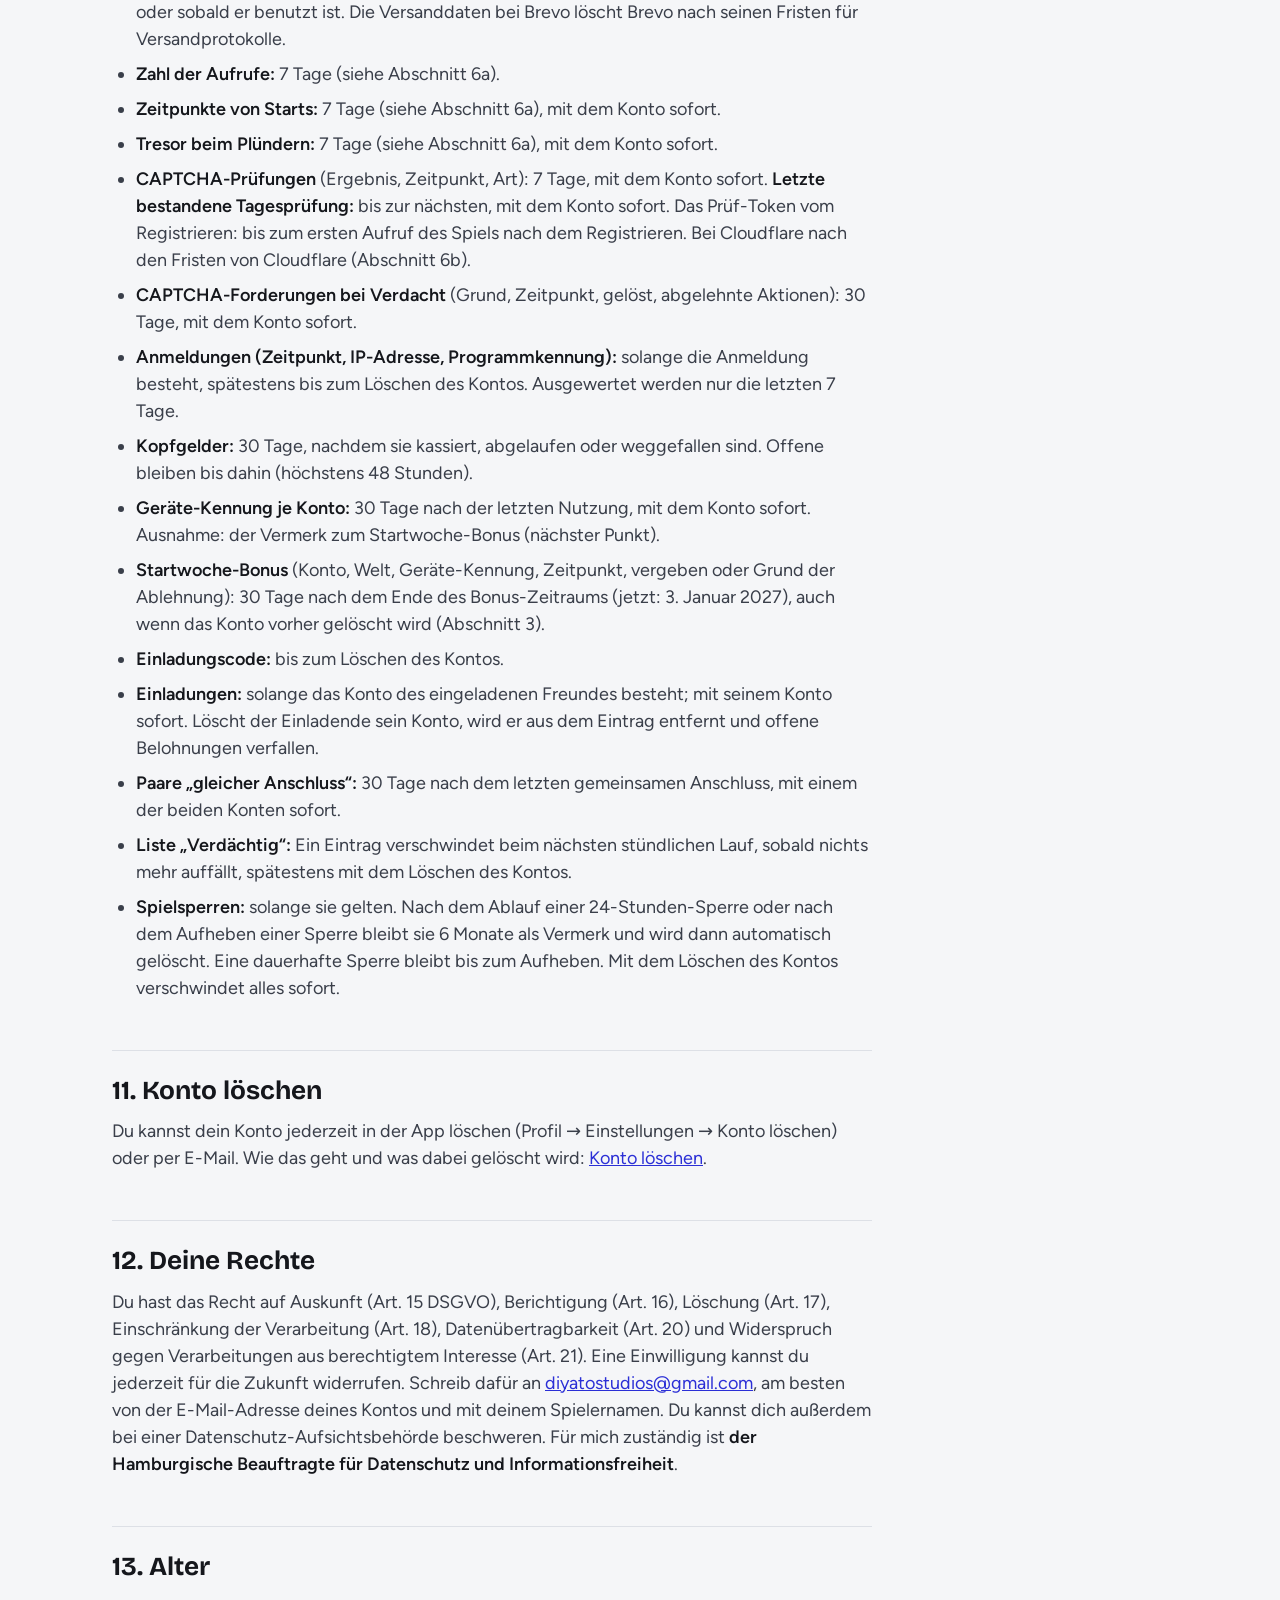
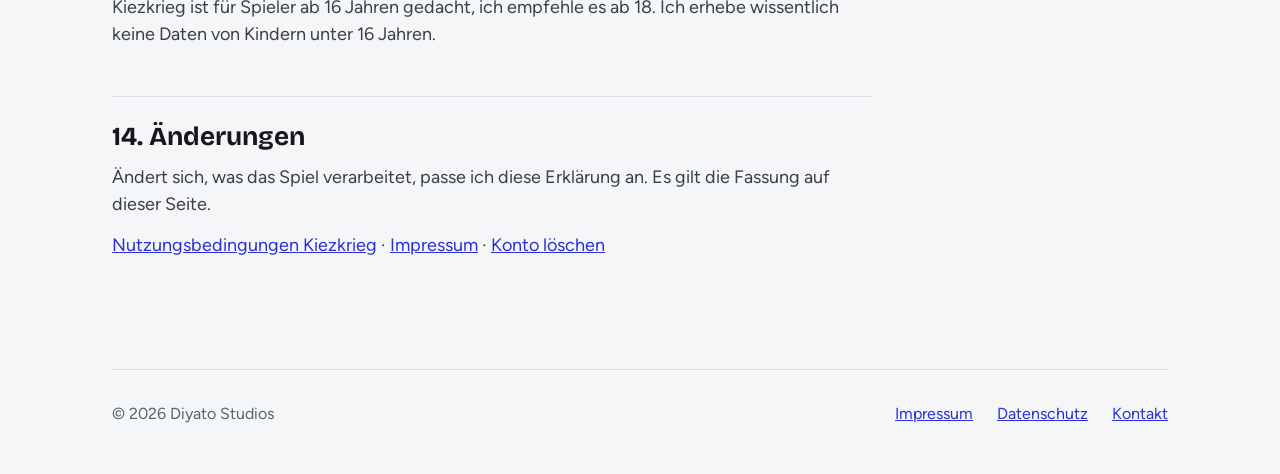
==== commit dfe0687a: "Datenschutz Kiezkrieg auf Stand 1. November 2026: Startwoche-Bonus (was gespeichert wird, bleibt nac" ====
--- a/datenschutz.html
+++ b/datenschutz.html
@@ -57,7 +57,7 @@
 Sie gelten auch für diese Website.</p>
 
 <h2 id="kiezkrieg" class="teil titel">Kiezkrieg</h2>
-<p class="recht__unterzeile">Kiezkrieg (App und Browser-Version) · Stand: 29. Oktober 2026</p>
+<p class="recht__unterzeile">Kiezkrieg (App und Browser-Version) · Stand: 1. November 2026</p>
 
 <p>Kiezkrieg ist ein Multiplayer-Spiel für Spieler ab 16 Jahren. Hier steht, welche Daten das Spiel verarbeitet, wozu, wo sie liegen,
 wie lange ich sie aufbewahre und welche Rechte du hast. Ich zeige keine Werbung, nutze keine Analyse- oder Tracking-Dienste
@@ -91,6 +91,7 @@
   <li><strong>Für andere Spieler sichtbar:</strong> Spielername, Profilbild, dein Text „Über mich“ (falls du einen schreibst), Straßenrang, Crew (auch in der Mitgliederliste auf der Seite deiner Crew), Platzierungen in Ranglisten und die Lage deiner Spiel-Wohnung auf der Spielkarte. Nicht sichtbar sind deine Werte, dein Geld und wo du gerade bist.</li>
   <li><strong>Kopfgeld:</strong> Setzt du ein Kopfgeld auf einen anderen Spieler, speichere ich, wer es auf wen gesetzt hat, Betrag, Gebühr, ob du anonym bleibst, Zeitpunkt, Ablauf und wer es kassiert hat. Bleibst du anonym, sehen andere Spieler deinen Namen nicht; ich als Betreiber sehe ihn immer. Wer gesucht ist und wie viel auf ihm steht, sehen alle Spieler, die gerade in derselben Stadt sind.</li>
   <li><strong>Kämpfe gegen Wachen:</strong> Kämpft jemand gegen eine Wache an deiner Spiel-Wohnung oder an deinem Growspot, bekommst du eine Kopie des Kampfberichts (ohne Kameras steht dort statt des Angreifers „Jemand“). Kämpfe gegen Wachen am Hauptquartier deiner Crew sehen alle Mitglieder der Crew im Crew-Protokoll, mit den Namen von Angreifer und Wache. Teilst du eine Angriffswarnung in den Crew-Chat, ist sie eine normale Nachricht im Crew-Chat (Name des Angreifers bzw. „Jemand“, Ziel und Ankunftszeit) und wird wie alle Nachrichten nach 30 Tagen gelöscht.</li>
+  <li><strong>Startwoche-Bonus:</strong> Legst du vom 26. November 2026, 18 Uhr, bis 4. Dezember 2026, 18 Uhr, in Hamburg 2 oder Berlin 2 einen neuen Charakter an, bekommst du einmalig zusätzliches Spielgeld und Gras im Spiel. Damit es den Bonus nur einmal je Konto und je Gerät gibt, speichere ich dabei dein Konto (als Kennnummer), die Welt, die Geräte-Kennung der App (Abschnitt 6a), den Zeitpunkt und ob der Bonus vergeben wurde oder warum nicht (Konto oder Gerät hatte ihn schon, keine Geräte-Kennung). Dieser Vermerk bleibt auch, wenn du dein Konto löschst, sonst könnte man den Bonus mit einem neuen Konto auf demselben Gerät noch einmal holen. Er wird 30 Tage nach dem Ende des Bonus-Zeitraums automatisch gelöscht (beim jetzigen Zeitraum am 3. Januar 2027). Wird der Bonus wegen desselben Geräts oder ohne Geräte-Kennung abgelehnt, bekomme ich eine Benachrichtigung mit dem Spielernamen. Wozu: damit der Bonus fair verteilt wird (Art. 6 Abs. 1 lit. f DSGVO, faires Spiel).</li>
   <li><strong>Freunde einladen:</strong> Dein Konto hat einen festen Einladungscode. Gibt jemand beim Registrieren (oder bis 24 Stunden danach) deinen Code ein, speichere ich, wer wen eingeladen hat, den Code, wann und wie er eingetragen wurde, ob die Bedingung erfüllt ist, ob und wann eine Belohnung oder der Startbonus gebucht, zurückgehalten oder abgeholt wurde, in welchem Monat sie zählt und ob ich sie freigegeben oder abgelehnt habe. Du siehst von deinen eingeladenen Freunden nur den Spielernamen und ob die Bedingung erfüllt ist, keine Werte. Dein Freund sieht, von wem er eingeladen wurde. Damit niemand sich selbst über Zweitkonten belohnt, vergleiche ich die Geräte-Kennung und den Anschluss beider Konten (Abschnitt 6a). Belohnt wird nur Spielgeld, nie echtes Geld. Wozu: damit Einladungen fair belohnt werden (Art. 6 Abs. 1 lit. b DSGVO, Teil des Spiels; der Vergleich von Gerät und Anschluss nach Art. 6 Abs. 1 lit. f DSGVO, faires Spiel).</li>
   <li><strong>Wozu und Rechtsgrundlage:</strong> damit das Spiel funktioniert (Art. 6 Abs. 1 lit. b DSGVO). Alle Spielregeln rechnet der Server; deshalb liegt der Spielstand dort.</li>
   <li><strong>Keine automatisierte Entscheidung:</strong> Es gibt keine automatisierte Entscheidungsfindung und kein Profiling im Sinne von Art. 22 DSGVO. Der Server rechnet nur die Spielregeln, die für alle gleich gelten. Zur Erkennung von Bots siehe Abschnitt 6a; auch dort entscheide ich selbst.</li>
@@ -132,15 +133,27 @@
 
 <h3>6a. Schutz vor Bots und Missbrauch</h3>
 <ul>
-  <li><strong>Was:</strong> Der Server zählt, wie oft dein Konto ihn aufruft (je Stunde, getrennt nach Art des Aufrufs, ohne Inhalte). Bei jeder Anmeldung speichert der Anmeldedienst (Supabase) Zeitpunkt, IP-Adresse und Programmkennung, also mit welcher App oder welchem Browser du dich angemeldet hast. Gezählt wird auch, wie oft der Server Aufrufe ablehnt, weil zu viele in kurzer Zeit kamen. Diese Angaben werte ich alle 10 Minuten automatisch aus, um Bots, Skripte und Klicker zu erkennen: viele Anmeldungen kurz hintereinander, ein Programm statt der App, sehr gleichmäßige Abstände, Starts immer auf derselben Sekunde, viele neue Geräte-Kennungen, Aktivität rund um die Uhr und ob mehrere Konten denselben Anschluss nutzen.</li>
+  <li><strong>Was:</strong> Der Server zählt, wie oft dein Konto ihn aufruft (je Stunde, getrennt nach Art des Aufrufs, ohne Inhalte). Bei jeder Anmeldung speichert der Anmeldedienst (Supabase) Zeitpunkt, IP-Adresse und Programmkennung, also mit welcher App oder welchem Browser du dich angemeldet hast. Gezählt wird auch, wie oft der Server Aufrufe ablehnt, weil zu viele in kurzer Zeit kamen. Diese Angaben werte ich alle 10 Minuten automatisch aus, um Bots, Skripte und Klicker zu erkennen: viele Anmeldungen kurz hintereinander, ein Programm statt der App, sehr gleichmäßige Abstände, Starts immer auf derselben Sekunde, viele neue Geräte-Kennungen, Aktivität rund um die Uhr und ob mehrere Konten denselben Anschluss nutzen. Seit dem 31. Oktober 2026 werte ich aus denselben Zählern und Start-Zeitpunkten zusätzlich das Spielverhalten aus: wie lange ein Konto ohne Pause am Stück spielt, ob es in 36 Stunden nie zwei Stunden Pause macht, ob Deal-Runden in fast gleichen Abständen starten, wie viele Aktionen in einer Minute kommen und ob ein Konto weiter Spielaktionen schickt, obwohl gerade ein CAPTCHA fällig ist. Die Grenzen liegen deutlich über dem, was echte Vielspieler erreichen. Fällt ein Konto auf, fordert der Server sofort ein CAPTCHA (Abschnitt 6b); gesperrt oder abgemeldet wird dadurch nichts automatisch.</li>
   <li><strong>Zeitpunkte von Starts:</strong> Wenn du eine Deal-Runde, ein Training oder eine Schicht startest, pflanzt oder erntest, speichert der Server die Art und den genauen Zeitpunkt des Starts (ohne weitere Inhalte). Daran erkenne ich Skripte und Klicker, die Aktionen in einem festen Takt starten. Die Zeitpunkte werden nach 7 Tagen automatisch gelöscht.</li>
   <li><strong>Tresor beim Plündern:</strong> Wenn du beim Plündern eines Hauptquartiers den Tresor knackst, speichert der Server je Versuch die Tresor-Stufe, ob er aufging, wie viele Tipps, Treffer und Fehlgriffe es waren, wie nah die Treffer im Mittel an der Mitte der Zone lagen und wie gleichmäßig deine Tipps beim Server ankamen (ohne weitere Inhalte). Daran erkenne ich Skripte, die den Tresor automatisch knacken. Die Angaben werden nach 7 Tagen automatisch gelöscht.</li>
   <li><strong>Gleicher Anschluss:</strong> Alle 5 Minuten prüft der Server, ob zwei Konten in den letzten 7 Tagen über dieselbe IP-Adresse angemeldet waren. Dann speichere ich nur das Paar der beiden Konten mit Zeitpunkten, nie die IP-Adresse, und bekomme eine Benachrichtigung. Das kann auch einfach dasselbe WLAN sein; ich prüfe selbst und entscheide nichts automatisch.</li>
-  <li><strong>Geräte-Kennung:</strong> Die App erzeugt bei der Installation eine zufällige Kennung (keine Hardware-Kennung, keine Werbe-ID). Der Server merkt sie sich je Konto, damit niemand ein Kopfgeld über ein Zweitkonto am selben Gerät kassiert und niemand sich selbst über ein Zweitkonto zu einer Einladungsbelohnung verhilft (dann gibt es keine). Außerdem werte ich aus, wie viele neue Kennungen ein Konto an einem Tag benutzt (Skripte erzeugen oft ständig neue).</li>
+  <li><strong>Geräte-Kennung:</strong> Die App erzeugt bei der Installation eine zufällige Kennung (keine Hardware-Kennung, keine Werbe-ID). Der Server merkt sie sich je Konto, damit niemand ein Kopfgeld über ein Zweitkonto am selben Gerät kassiert und niemand sich selbst über ein Zweitkonto zu einer Einladungsbelohnung verhilft (dann gibt es keine). Beim Startwoche-Bonus (Abschnitt 3) gibt es den Bonus je Geräte-Kennung nur einmal. Außerdem werte ich aus, wie viele neue Kennungen ein Konto an einem Tag benutzt (Skripte erzeugen oft ständig neue).</li>
   <li><strong>Einladungen und gleicher Anschluss:</strong> Bei einer Einladung prüft der Server außerdem, ob beide Konten in den letzten 7 Tagen über dieselbe IP-Adresse angemeldet waren. Dabei wird keine IP-Adresse zusätzlich gespeichert; gespeichert wird nur, dass es so war. Dann halte ich die Belohnung zurück und entscheide selbst, ob ich sie freigebe.</li>
   <li><strong>Wozu:</strong> damit das Spiel für alle fair bleibt und der Server nicht überlastet wird.</li>
   <li><strong>Keine automatische Entscheidung:</strong> Die Auswertung ergibt nur eine Liste für mich, ohne IP-Adressen. Ob ein Konto gesperrt wird, entscheide ich selbst. Eine Spielsperre (24 Stunden oder dauerhaft) speichere ich mit Grund, Dauer, Zeitpunkt und wer gesperrt hat.</li>
   <li><strong>Rechtsgrundlage:</strong> mein berechtigtes Interesse an einem fairen Spiel und einem sicheren Betrieb (Art. 6 Abs. 1 lit. f DSGVO).</li>
+</ul>
+
+<h3 id="captcha">6b. CAPTCHA (Cloudflare Turnstile)</h3>
+<ul>
+  <li><strong>Wann:</strong> beim Registrieren und <strong>einmal am Tag</strong>, wenn du Kiezkrieg zum ersten Mal öffnest (die Prüfung gilt dann 24 Stunden), außerdem sofort neu, wenn die automatische Auswertung aus Abschnitt 6a bei deinem Konto etwas Neues findet (höchstens alle 6 Stunden, es sei denn, es kommt ein starkes neues Anzeichen dazu; läuft gerade ein Angriff auf dich, erst danach). Jede solche Forderung speichere ich mit Grund, Zeitpunkt, ob sie gelöst wurde und wie viele Aktionen der Server bis dahin abgelehnt hat (keine IP-Adresse), 30 Tage lang. Ohne bestandene Tagesprüfung nimmt der Server keine Spielaktionen an; Abmelden und Konto löschen gehen immer.</li>
+  <li><strong>Wie:</strong> Die Prüfung macht der Dienst Turnstile von Cloudflare, Inc. (101 Townsend St., San Francisco, CA 94107, USA). In der Browser-Version steht das Prüffeld direkt auf der Seite, in der App öffnet sich dafür kurz die Seite kiezkrieg.expo.app/captcha (im Browser des Handys oder in der App). Meist löst sich die Prüfung von selbst, manchmal ist ein Häkchen nötig.</li>
+  <li><strong>Was Cloudflare verarbeitet:</strong> deine IP-Adresse und technische Merkmale deines Browsers bzw. Geräts (z. B. Browsertyp und -version, Spracheinstellung, Bildschirmgröße, wie sich die Prüfseite verhält). Dafür liest Turnstile Informationen aus deinem Browser aus und legt kurzzeitig technische Daten darin ab. Laut Cloudflare werden diese Daten nicht für Werbung und nicht zum Verfolgen über Websites hinweg genutzt. Für die Prüfung arbeitet Cloudflare in meinem Auftrag (Auftragsverarbeitung); soweit Cloudflare die Daten nutzt, um seine Bot-Erkennung zu verbessern, ist Cloudflare dafür selbst verantwortlich. Einzelheiten: <a href="https://www.cloudflare.com/turnstile-privacy-policy/" target="_blank" rel="noopener">Datenschutzhinweise von Cloudflare zu Turnstile</a>.</li>
+  <li><strong>Was ich bekomme und speichere:</strong> nur das Ergebnis (bestanden, nicht bestanden oder Cloudflare nicht erreichbar), mit Zeitpunkt und Art der Prüfung (Registrieren oder Tagesprüfung) und dein Konto, außerdem den Zeitpunkt deiner letzten bestandenen Tagesprüfung. Keine IP-Adresse und keine der Merkmale oben. Das einmal gültige Prüf-Token, das beim Registrieren mitgeschickt wird, lösche ich nach der Prüfung aus deinem Konto.</li>
+  <li><strong>Wenn Cloudflare gestört ist:</strong> Dann lasse ich die Tagesprüfung durch und beim Registrieren höchstens 20 neue Konten je Stunde; so angelegte Konten merke ich mir als Hinweis für die Auswertung aus Abschnitt 6a.</li>
+  <li><strong>Neue Konten am selben Anschluss:</strong> Kommen in 24 Stunden 3 oder mehr neue Konten über dieselbe IP-Adresse, sehe ich im Betreiber-Bereich nur die Spielernamen als Hinweis (nie die IP-Adresse). Dafür werden die schon gespeicherten Anmeldedaten aus Abschnitt 6a ausgewertet, es wird nichts zusätzlich gespeichert. Gesperrt wird dadurch niemand.</li>
+  <li><strong>Wozu:</strong> Schutz vor massenhaft automatisch angelegten Konten, Bots und Skripten, damit das Spiel für alle fair bleibt.</li>
+  <li><strong>Rechtsgrundlage:</strong> mein berechtigtes Interesse an einem fairen Spiel ohne Bot-Konten und an einem sicheren Betrieb (Art. 6 Abs. 1 lit. f DSGVO). Das Auslesen und Ablegen von Informationen in deinem Browser ist für den von dir gewünschten Dienst (Registrieren, Spielen) unbedingt erforderlich, weil das Spiel ohne Schutz vor Bots nicht fair betrieben werden kann; es braucht deshalb keine Einwilligung (§ 25 Abs. 2 Nr. 2 TDDDG).</li>
 </ul>
 
 <h3>7. Push-Benachrichtigungen (Android)</h3>
@@ -169,13 +182,14 @@
   <li><strong>Supabase</strong> (Supabase, Inc., USA): Datenbank, Anmeldung, Speicher für Bilder und Server-Funktionen. Die Server stehen in Frankfurt am Main (EU). Supabase speichert dabei auch technische Protokolle der Aufrufe (z. B. IP-Adresse, Zeitpunkt) für kurze Zeit.</li>
   <li><strong>Expo</strong> (650 Industries, Inc., USA): liefert Updates der App aus, stellt die Browser-Version bereit, liefert die Stadtteil-Bilder für Kämpfe, Revierkämpfe und die Kundenschlange aus (die App lädt sie von kiezkrieg.expo.app, sobald klar ist, in welchem Viertel es passiert) und leitet Push-Benachrichtigungen weiter. Dabei verarbeitet Expo technische Daten wie IP-Adresse, Gerätetyp und App-Version.</li>
   <li><strong>Google Firebase Cloud Messaging</strong>: Zustellung der Push-Benachrichtigungen auf Android.</li>
+  <li><strong>Cloudflare</strong> (Cloudflare, Inc., USA): CAPTCHA mit Turnstile beim Registrieren und bei der Tagesprüfung (siehe Abschnitt 6b). Dabei verarbeitet Cloudflare deine IP-Adresse und technische Merkmale deines Browsers bzw. Geräts.</li>
   <li><strong>Brevo</strong> (Sendinblue SAS, Paris, Frankreich): verschickt in meinem Auftrag die E-Mails zur Anmeldung, z. B. den Code zum Bestätigen der E-Mail und bei „Passwort vergessen“. Dabei verarbeitet Brevo deine E-Mail-Adresse, den Zeitpunkt des Versands und technische Versanddaten (z. B. ob die Mail zugestellt wurde). Den Inhalt der Mail (den Code) bekommt Brevo zum Versenden ebenfalls.</li>
   <li><strong>Google Play</strong>: Wenn du die App über Google Play lädst, verarbeitet Google dabei Daten nach eigener Datenschutzerklärung; darauf habe ich keinen Einfluss.</li>
 </ul>
 <p>Mit diesen Dienstleistern bestehen bzw. gelten Verträge zur Auftragsverarbeitung (Art. 28 DSGVO). Wo Daten in die USA gelangen
 können, stützt sich die Übermittlung auf das EU-US Data Privacy Framework bzw. auf die Standardvertragsklauseln der
 EU-Kommission.</p>
-<p>Die technischen Protokolle der Aufrufe (z. B. IP-Adresse, Zeitpunkt) bei Supabase und Expo und die Versanddaten bei Brevo dienen dem sicheren und
+<p>Die technischen Protokolle der Aufrufe (z. B. IP-Adresse, Zeitpunkt) bei Supabase und Expo, die Prüfdaten bei Cloudflare und die Versanddaten bei Brevo dienen dem sicheren und
 fehlerfreien Betrieb. Rechtsgrundlage ist mein berechtigtes Interesse daran (Art. 6 Abs. 1 lit. f DSGVO).</p>
 <p>Die Spielkarte zeichnet die App selbst aus Kartendaten von OpenStreetMap, die fest in der App liegen. Beim Spielen wird kein Kartendienst aufgerufen.</p>
 
@@ -183,7 +197,9 @@
 <p>Die App bzw. dein Browser speichert lokal: deine Anmeldung (damit du angemeldet bleibst), Einstellungen wie Vibration,
 Benachrichtigungen und Kartenebenen, welche News du gesehen hast, geplante Erinnerungen und einen Einladungscode aus einem Einladungs-Link, bis du dich registrierst. Das sind keine Tracking-Cookies;
 die Daten bleiben auf deinem Gerät und werden beim Abmelden bzw. Deinstallieren gelöscht. Dieser Speicher ist technisch
-nötig, damit die App so funktioniert, wie du es willst; er braucht deshalb keine Einwilligung (§ 25 Abs. 2 Nr. 2 TDDDG).</p>
+nötig, damit die App so funktioniert, wie du es willst; er braucht deshalb keine Einwilligung (§ 25 Abs. 2 Nr. 2 TDDDG).
+Für die CAPTCHA-Prüfung liest Cloudflare Turnstile Merkmale deines Browsers aus und legt kurzzeitig technische Daten darin ab
+(Abschnitt 6b); auch das ist für das Registrieren und Spielen unbedingt nötig.</p>
 
 <h3>10. Wie lange ich Daten speichere</h3>
 <ul>
@@ -208,9 +224,12 @@
   <li><strong>Zahl der Aufrufe:</strong> 7 Tage (siehe Abschnitt 6a).</li>
   <li><strong>Zeitpunkte von Starts:</strong> 7 Tage (siehe Abschnitt 6a), mit dem Konto sofort.</li>
   <li><strong>Tresor beim Plündern:</strong> 7 Tage (siehe Abschnitt 6a), mit dem Konto sofort.</li>
+  <li><strong>CAPTCHA-Prüfungen</strong> (Ergebnis, Zeitpunkt, Art): 7 Tage, mit dem Konto sofort. <strong>Letzte bestandene Tagesprüfung:</strong> bis zur nächsten, mit dem Konto sofort. Das Prüf-Token vom Registrieren: bis zum ersten Aufruf des Spiels nach dem Registrieren. Bei Cloudflare nach den Fristen von Cloudflare (Abschnitt 6b).</li>
+  <li><strong>CAPTCHA-Forderungen bei Verdacht</strong> (Grund, Zeitpunkt, gelöst, abgelehnte Aktionen): 30 Tage, mit dem Konto sofort.</li>
   <li><strong>Anmeldungen (Zeitpunkt, IP-Adresse, Programmkennung):</strong> solange die Anmeldung besteht, spätestens bis zum Löschen des Kontos. Ausgewertet werden nur die letzten 7 Tage.</li>
   <li><strong>Kopfgelder:</strong> 30 Tage, nachdem sie kassiert, abgelaufen oder weggefallen sind. Offene bleiben bis dahin (höchstens 48 Stunden).</li>
-  <li><strong>Geräte-Kennung je Konto:</strong> 30 Tage nach der letzten Nutzung, mit dem Konto sofort.</li>
+  <li><strong>Geräte-Kennung je Konto:</strong> 30 Tage nach der letzten Nutzung, mit dem Konto sofort. Ausnahme: der Vermerk zum Startwoche-Bonus (nächster Punkt).</li>
+  <li><strong>Startwoche-Bonus</strong> (Konto, Welt, Geräte-Kennung, Zeitpunkt, vergeben oder Grund der Ablehnung): 30 Tage nach dem Ende des Bonus-Zeitraums (jetzt: 3. Januar 2027), auch wenn das Konto vorher gelöscht wird (Abschnitt 3).</li>
   <li><strong>Einladungscode:</strong> bis zum Löschen des Kontos.</li>
   <li><strong>Einladungen:</strong> solange das Konto des eingeladenen Freundes besteht; mit seinem Konto sofort. Löscht der Einladende sein Konto, wird er aus dem Eintrag entfernt und offene Belohnungen verfallen.</li>
   <li><strong>Paare „gleicher Anschluss“:</strong> 30 Tage nach dem letzten gemeinsamen Anschluss, mit einem der beiden Konten sofort.</li>
--- a/css/stil.css
+++ b/css/stil.css
@@ -63,6 +63,22 @@
 .knopf--rand:hover { border-color: var(--text); }
 .knopf--klein { min-height: 48px; padding: 0 24px; }
 
+/* Knöpfe je Spiel (Google Play und Browser) */
+.spiel-knoepfe { display: flex; flex-wrap: wrap; gap: 12px; margin-top: 8px; }
+.spiel-knoepfe .knopf { max-width: 100%; text-align: left; }
+.spiel-knoepfe .knopf svg { flex: 0 0 auto; }
+.marke--start { font-weight: 600; }
+
+/* Squishy World: Tester werden */
+.tester { margin-top: 12px; padding: 20px 24px; background: rgba(255, 255, 255, 0.55); border: 1px solid #E3A6C8; border-radius: 16px; }
+.tester h3 { margin: 0 0 8px; font-size: 26px; line-height: 1.1; }
+.tester__schritte { margin: 12px 0 0; padding: 0; list-style: none; display: flex; flex-direction: column; gap: 14px; }
+.tester__schritte li { display: flex; flex-direction: column; gap: 10px; padding-top: 14px; border-top: 1px solid #E3A6C8; }
+.tester__text { font-size: 17px; }
+.tester .knopf { align-self: flex-start; }
+.tester__hinweis { margin: 0; }
+.squishy .tester__hinweis { color: #15171C; }
+
 /* Startseite: großes Logo */
 .held { display: flex; flex-direction: column; align-items: center; text-align: center; padding: 56px 0 88px; }
 .held__logo { width: 600px; }
@@ -93,8 +109,13 @@
 .kiezkrieg .spielname { color: #6BFF5C; }
 .kiezkrieg p { color: #C9D0DD; }
 .kiezkrieg a { color: #F2F4F8; }
-.kiezkrieg .icon { border-radius: 22%; }
+.kiezkrieg .icon { border-radius: 28px; }
 .kiezkrieg .knopf--spiel { background: #6BFF5C; color: #06110A; }
+.kiezkrieg .knopf--spiel:hover { color: #06110A; background: #86FF79; }
+.kiezkrieg .knopf--hell { border: 1px solid #6BFF5C; color: #F2F4F8; }
+.kiezkrieg .knopf--hell:hover { color: #06110A; background: #6BFF5C; }
+.kiezkrieg .marke--start { border-color: #6BFF5C; color: #6BFF5C; }
+.kiezkrieg .dank { padding: 14px 18px; border: 1px solid #F2C14E; border-radius: 16px; background: #1A1708; color: #F2C14E; font-weight: 600; }
 .kiezkrieg .spiel-links { border-top-color: #222838; }
 .kiezkrieg .spiel-links a { color: #C9D0DD; }
 .kiezkrieg .spiel-links a:hover { color: #F2F4F8; }
@@ -103,7 +124,8 @@
 .squishy .marke { border-color: #8C4A72; color: #4A1F3A; }
 .squishy p { color: #4A1F3A; }
 .squishy .icon { border-radius: 28px; }
-.squishy .knopf--spiel { border: 1px solid #8C4A72; color: #4A1F3A; }
+.squishy .knopf--spiel { background: #4A1F3A; color: #FFFFFF; }
+.squishy .knopf--spiel:hover { color: #FFFFFF; background: #6A2F53; }
 .squishy .spiel-links { border-top-color: #E3A6C8; }
 .squishy .spiel-links a { color: #15171C; }
 .squishy .spiel-links a:hover { color: #8C4A72; }
@@ -129,7 +151,7 @@
 .spiel { display: flex; flex-wrap: wrap; border-radius: 24px; overflow: hidden; }
 .spiel__bild { flex: 1 1 340px; min-width: 0; padding: 20px; }
 .spiel__bild img { width: 300px; aspect-ratio: 1 / 1; margin: 0 auto; }
-.squishy .spiel__bild img { border-radius: 32px; }
+.spiel__bild img { border-radius: 32px; }
 .spiel__inhalt { flex: 1 1 440px; min-width: 0; display: flex; flex-direction: column; gap: 14px; padding: 36px 40px 36px 20px; }
 .spiel h2 { margin: 0; font-size: 52px; line-height: 1; }
 .spiel p { margin: 0; }
@@ -224,3 +246,17 @@
 
 /* Seite nicht gefunden (404.html) */
 .nicht-gefunden__knoepfe { justify-content: flex-start; margin: 36px 0 0; }
+
+/* Handy: Knöpfe untereinander und volle Breite */
+@media (max-width: 640px) {
+  .seite { padding: 0 16px; }
+  .held h1 { font-size: 40px; }
+  .seitentitel h1, .formular h1 { font-size: 52px; }
+  .karte h3 { font-size: 36px; }
+  .spiel h2 { font-size: 40px; }
+  .karte__inhalt { padding: 24px 20px 24px; }
+  .spiel__inhalt { padding: 8px 20px 28px; }
+  .spiel-knoepfe { flex-direction: column; }
+  .spiel-knoepfe .knopf, .tester .knopf { width: 100%; justify-content: center; text-align: center; padding: 12px 20px; }
+  .hinweis { padding: 28px 24px; }
+}
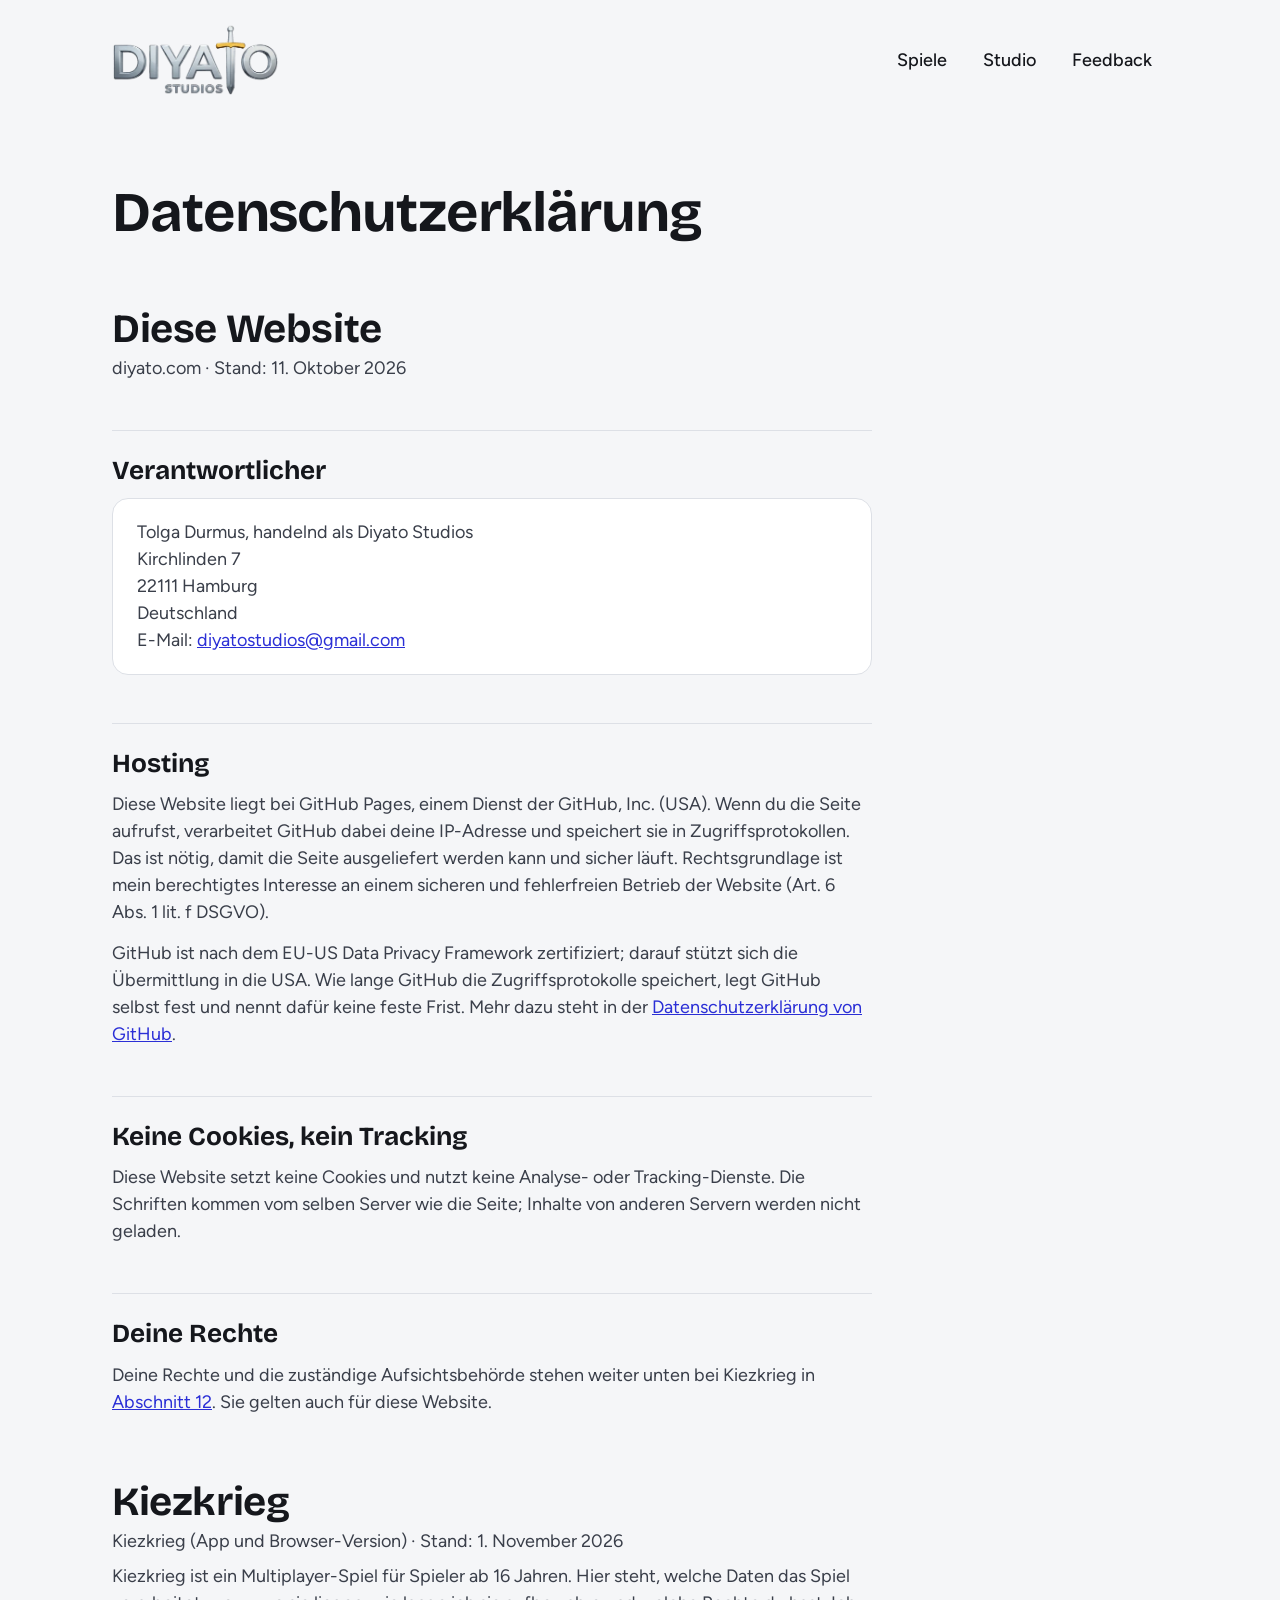
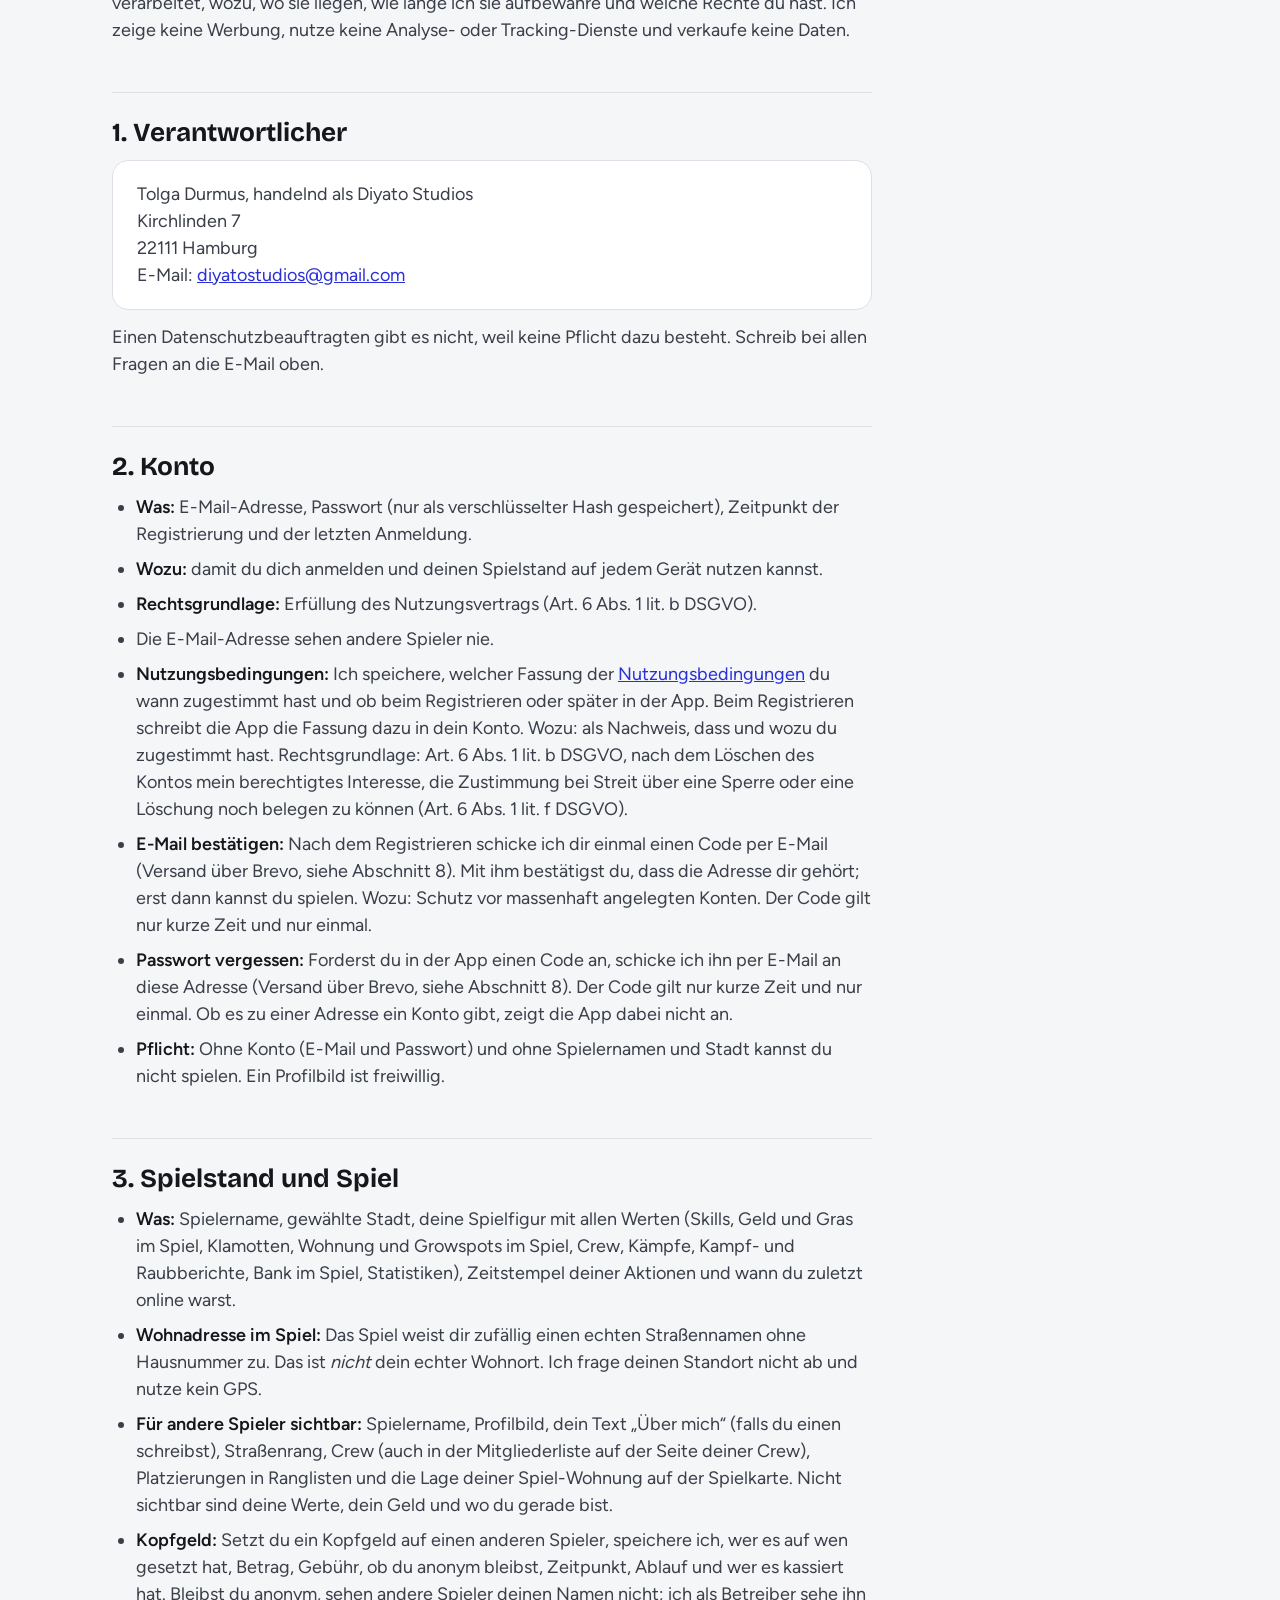
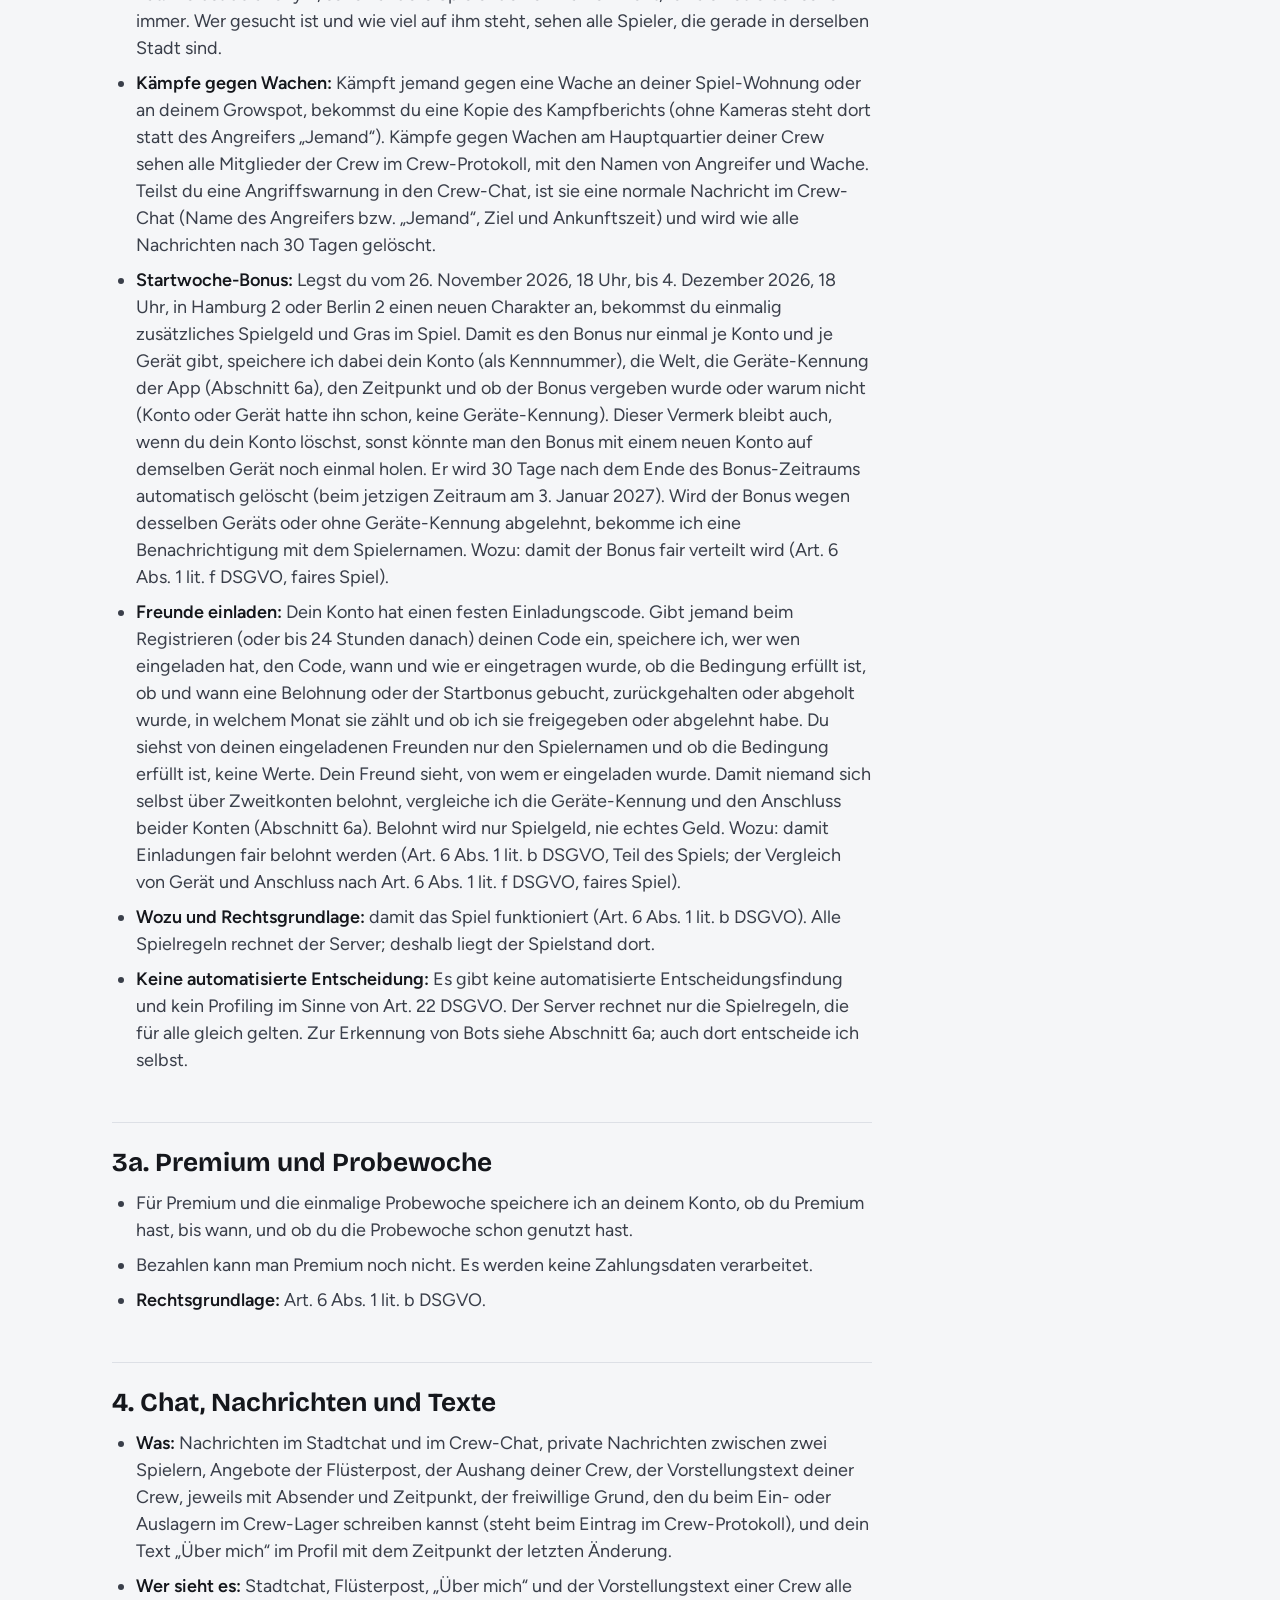
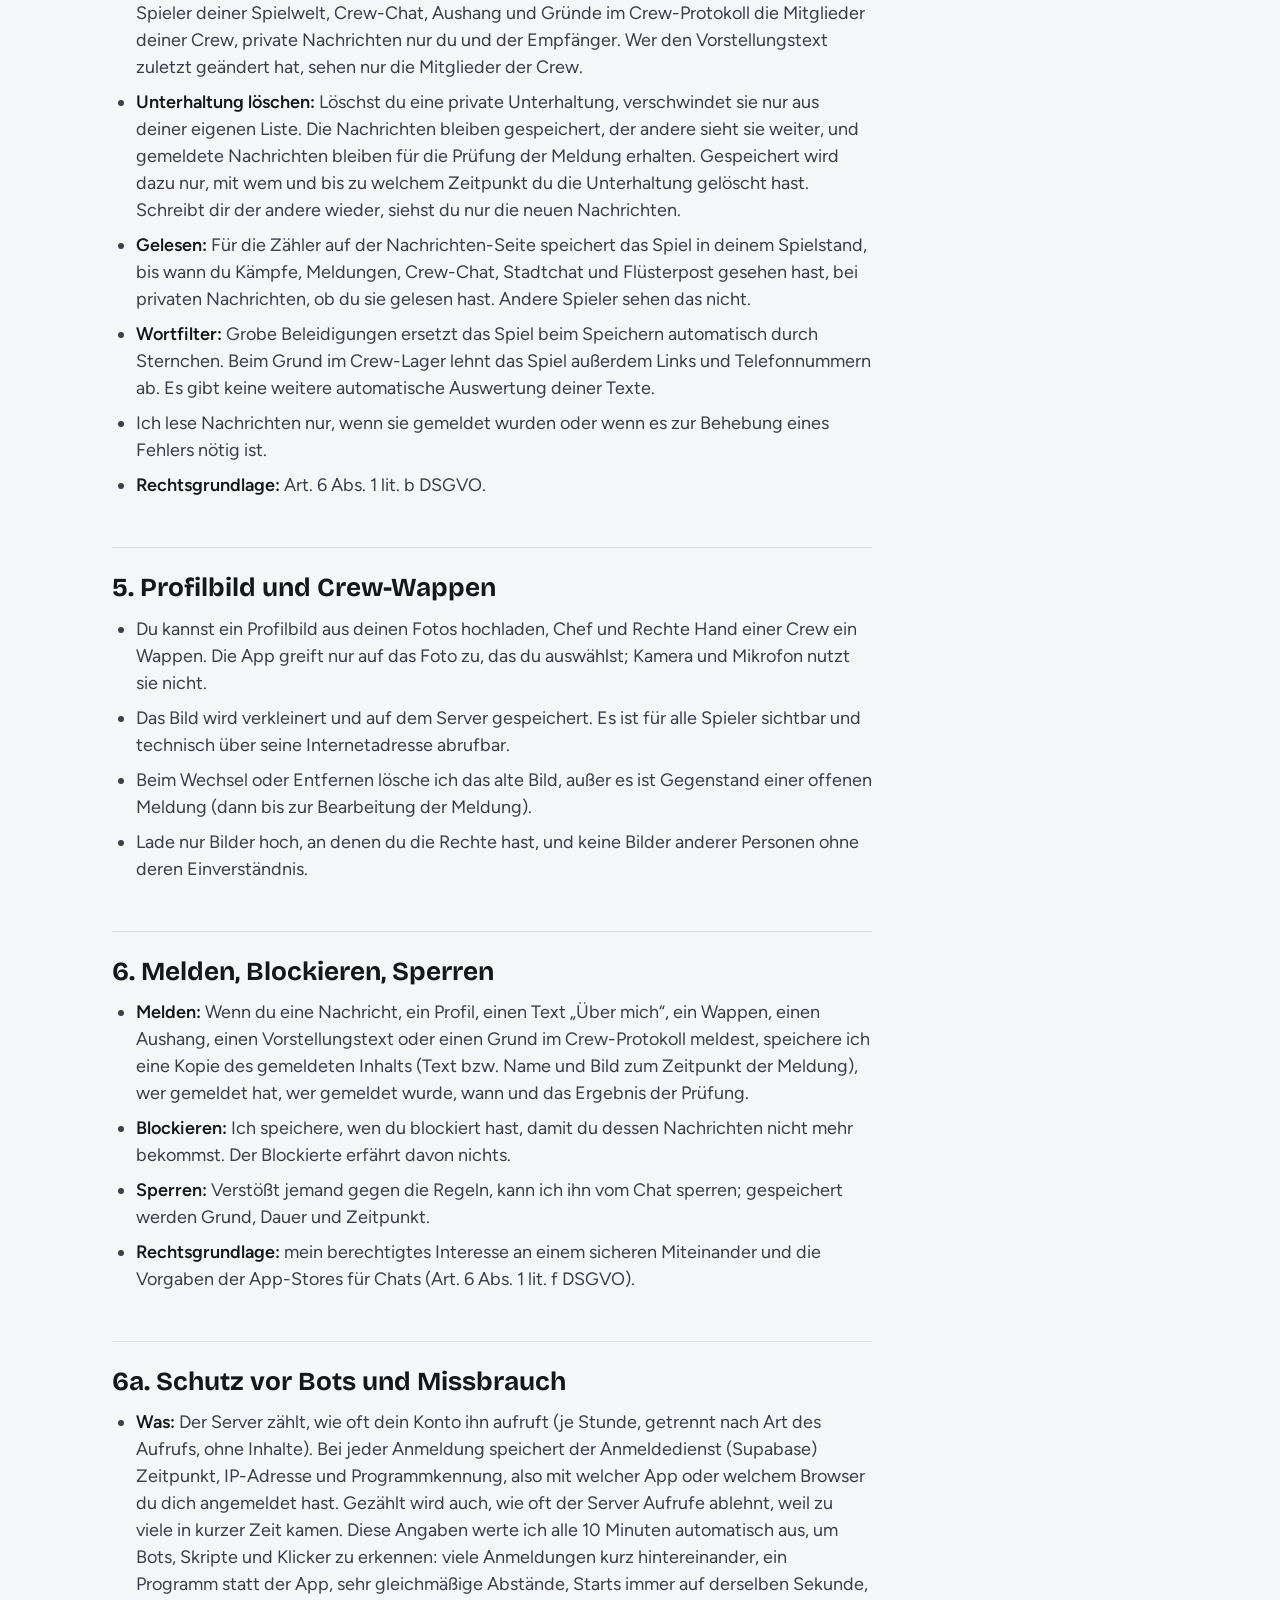
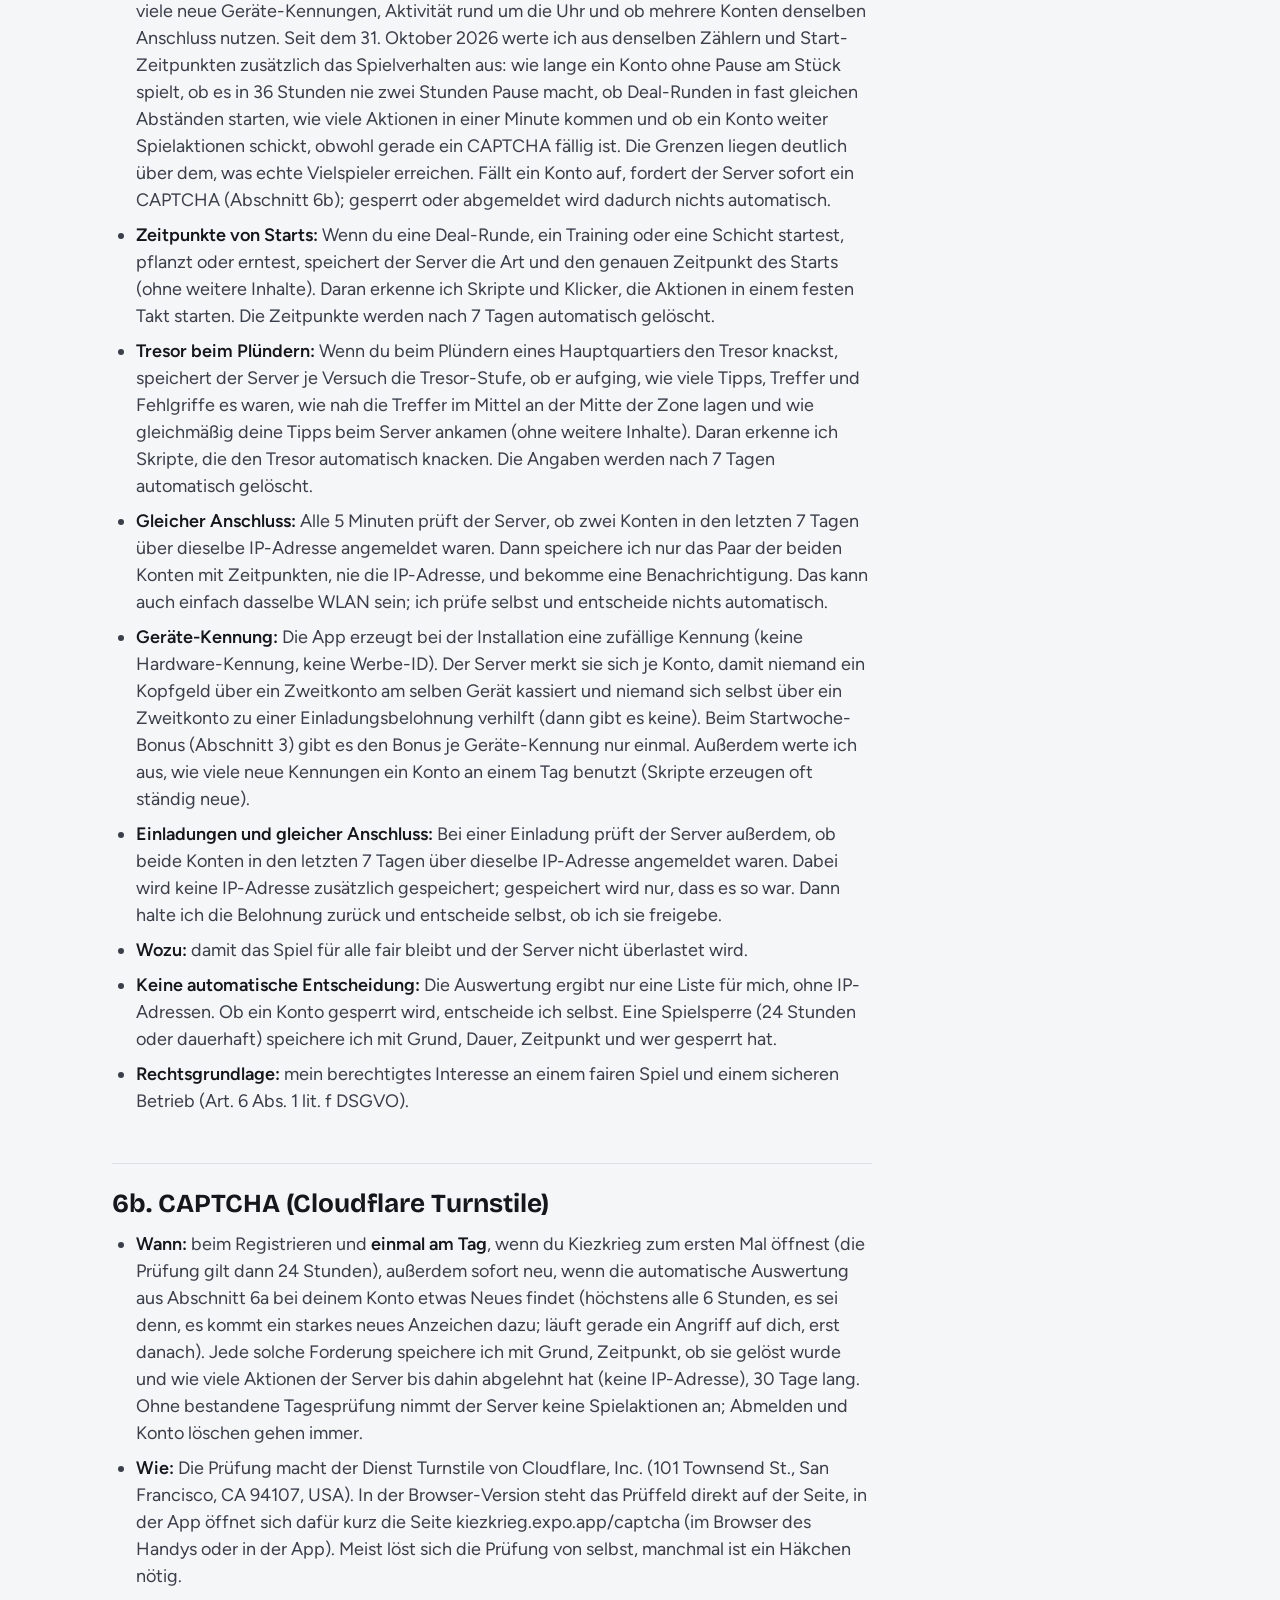
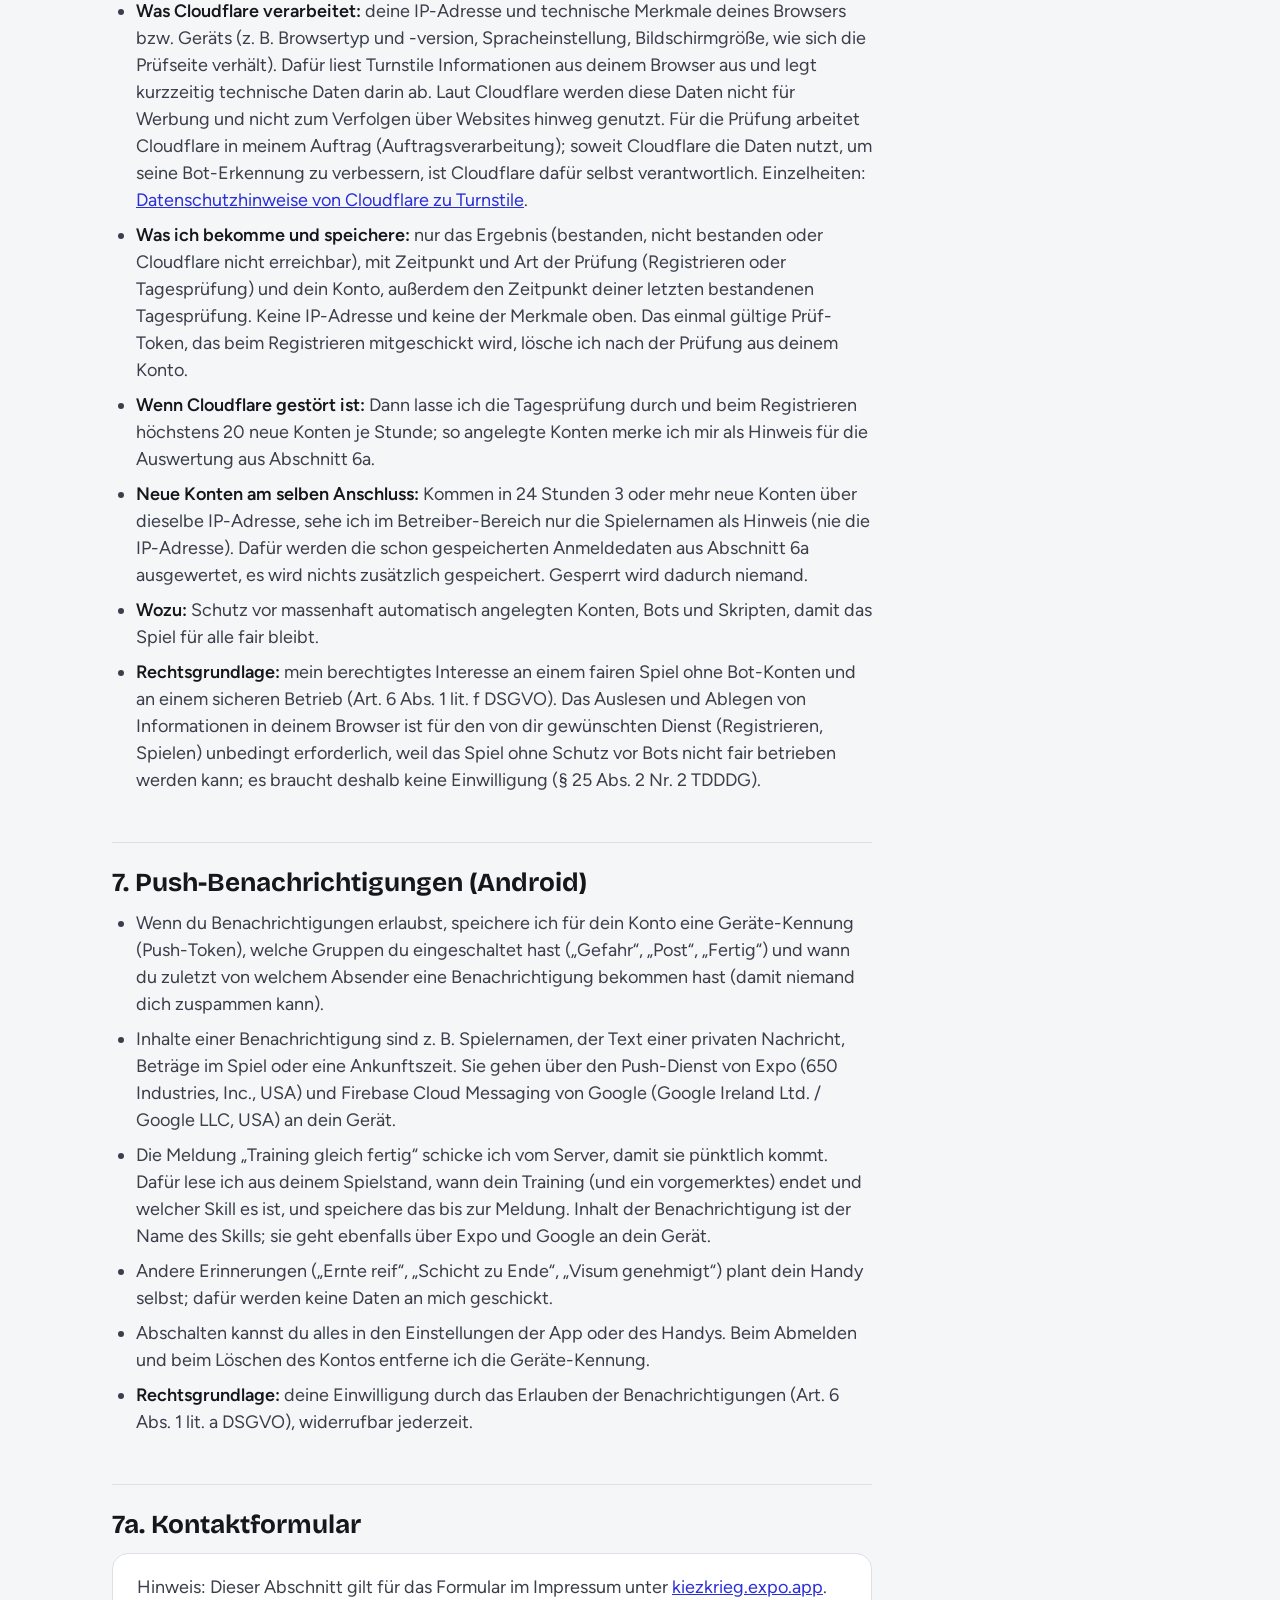
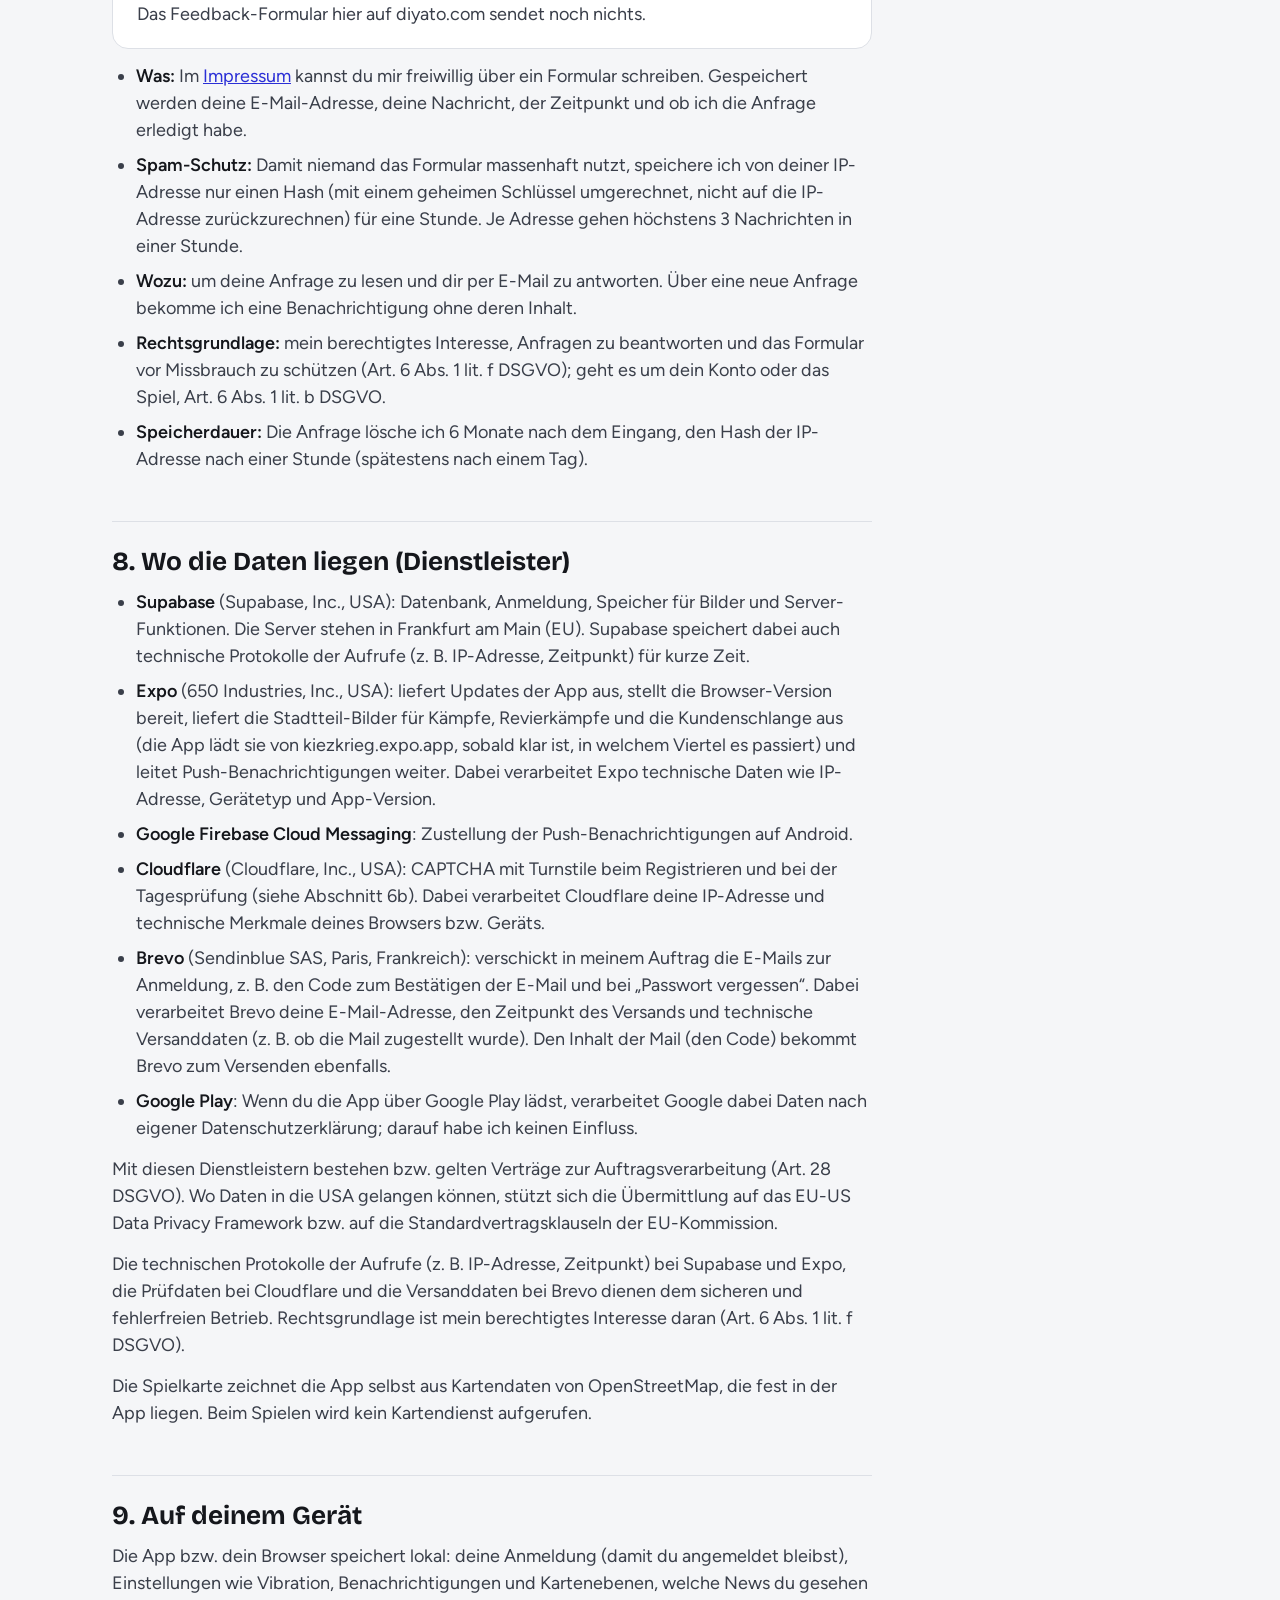
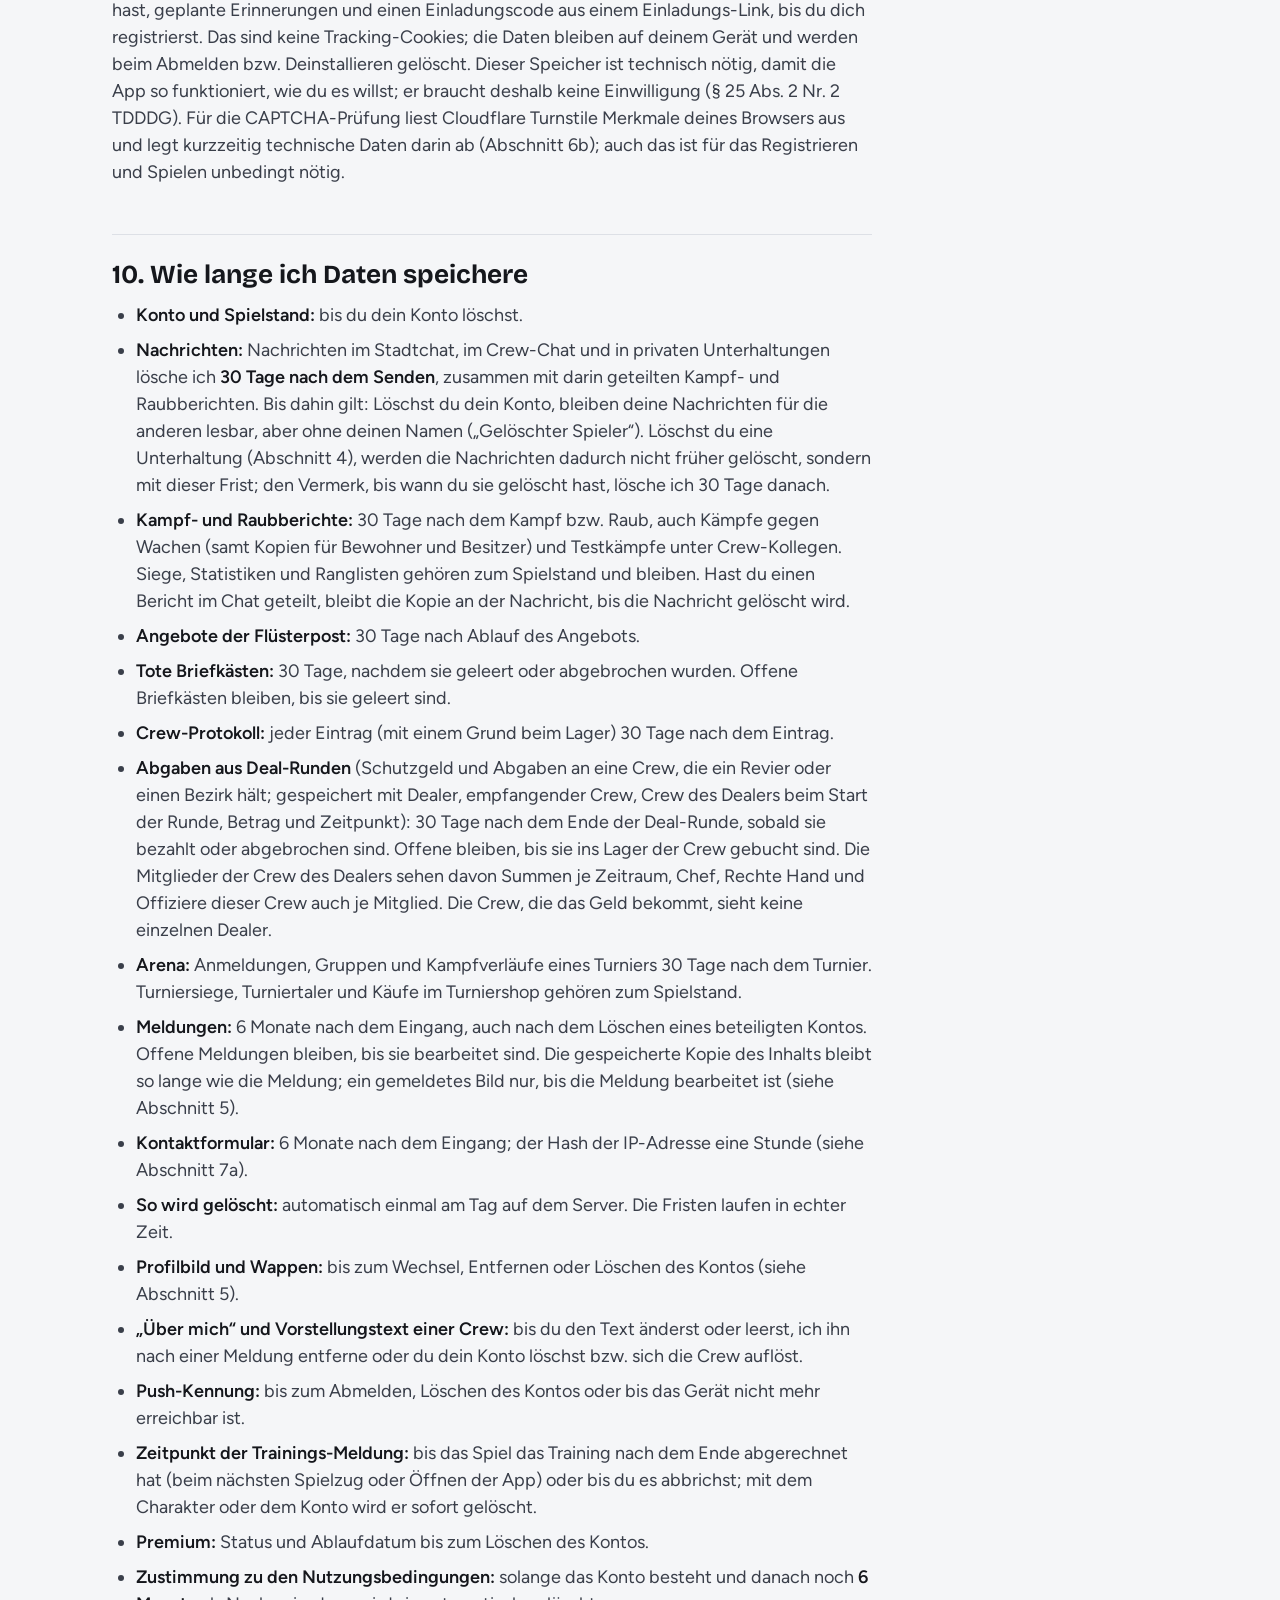
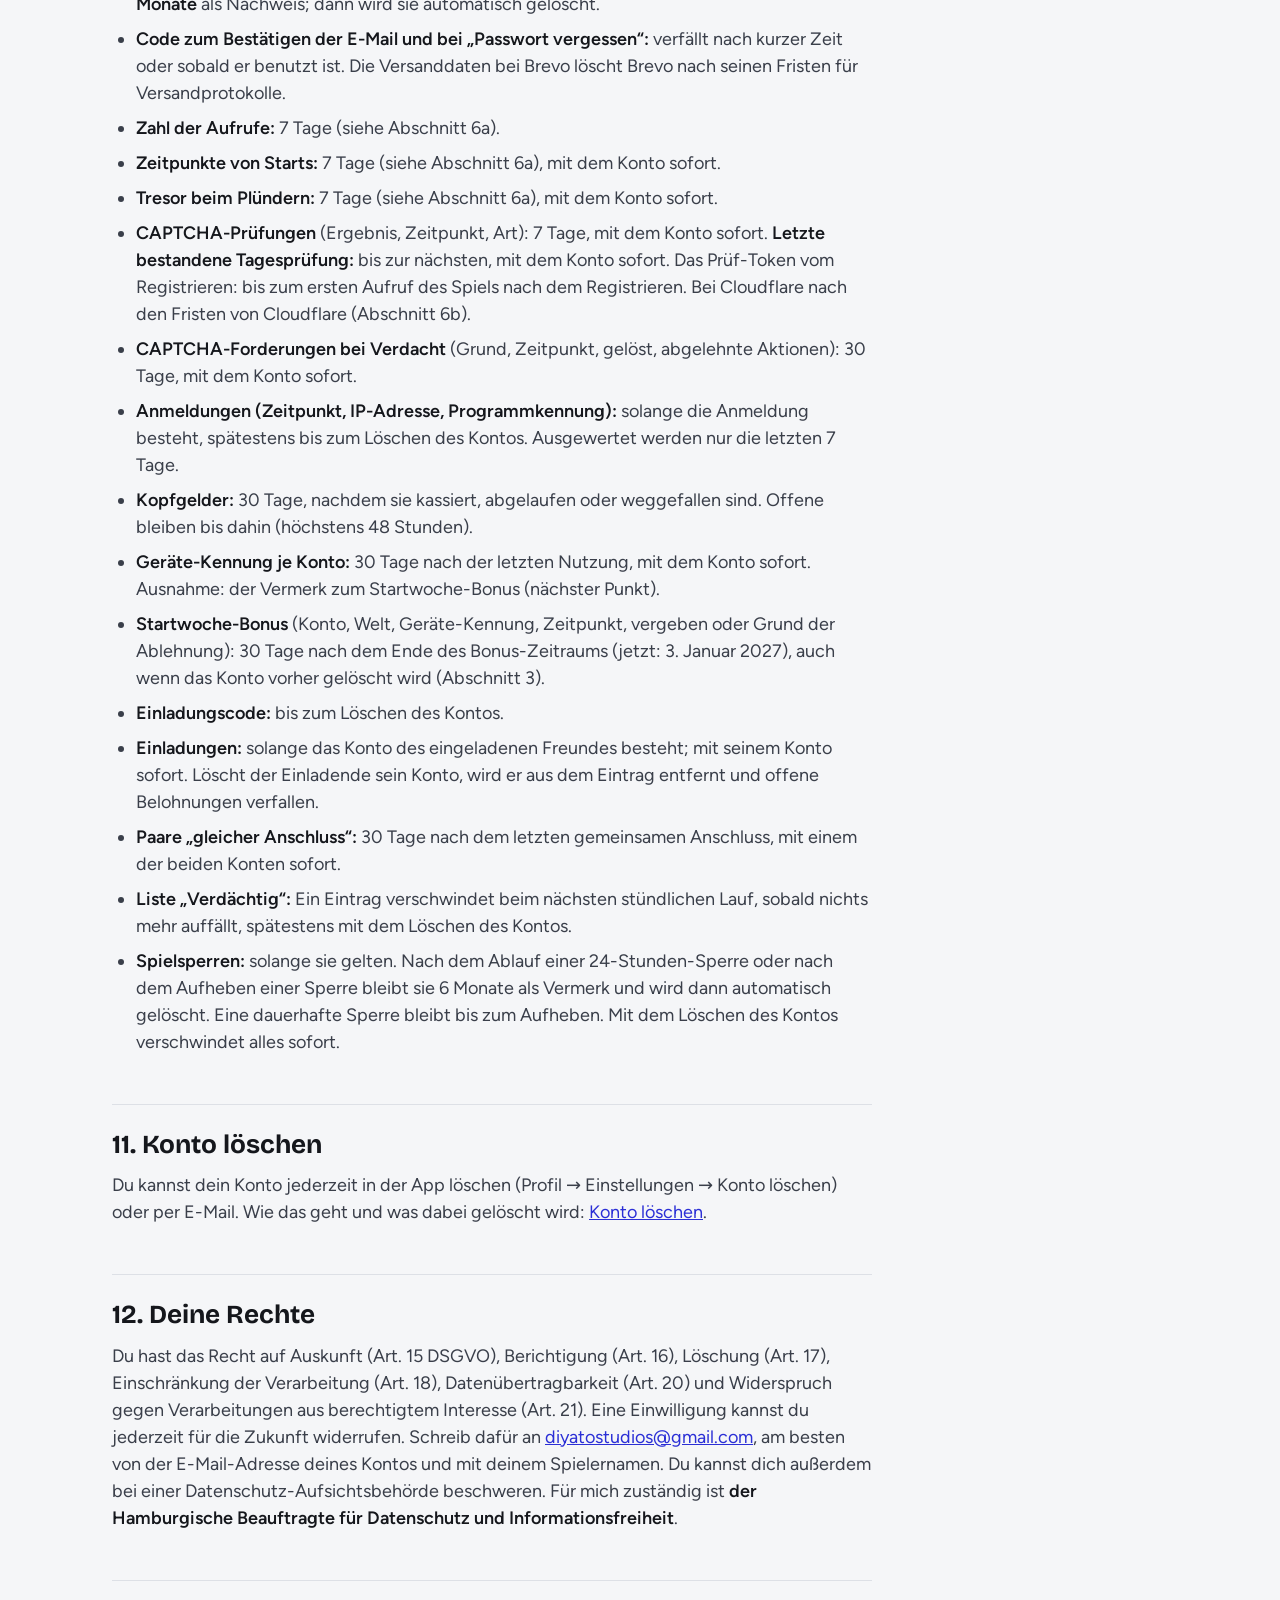
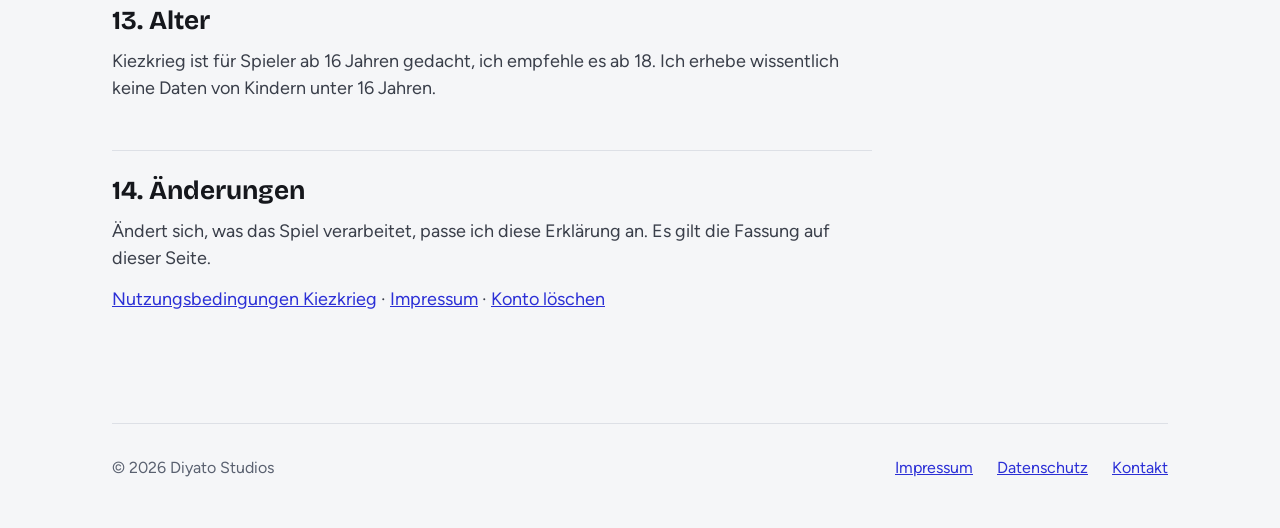
==== commit dac5e7fd: "Datenschutz Kiezkrieg: Grund beim Crew-Lager (freiwilliger Text beim Ein- und Auslagern, steht im Cr" ====
--- a/datenschutz.html
+++ b/datenschutz.html
@@ -106,11 +106,11 @@
 
 <h3>4. Chat, Nachrichten und Texte</h3>
 <ul>
-  <li><strong>Was:</strong> Nachrichten im Stadtchat und im Crew-Chat, private Nachrichten zwischen zwei Spielern, Angebote der Flüsterpost, der Aushang deiner Crew, der Vorstellungstext deiner Crew, jeweils mit Absender und Zeitpunkt, und dein Text „Über mich“ im Profil mit dem Zeitpunkt der letzten Änderung.</li>
-  <li><strong>Wer sieht es:</strong> Stadtchat, Flüsterpost, „Über mich“ und der Vorstellungstext einer Crew alle Spieler deiner Spielwelt, Crew-Chat und Aushang die Mitglieder deiner Crew, private Nachrichten nur du und der Empfänger. Wer den Vorstellungstext zuletzt geändert hat, sehen nur die Mitglieder der Crew.</li>
+  <li><strong>Was:</strong> Nachrichten im Stadtchat und im Crew-Chat, private Nachrichten zwischen zwei Spielern, Angebote der Flüsterpost, der Aushang deiner Crew, der Vorstellungstext deiner Crew, jeweils mit Absender und Zeitpunkt, der freiwillige Grund, den du beim Ein- oder Auslagern im Crew-Lager schreiben kannst (steht beim Eintrag im Crew-Protokoll), und dein Text „Über mich“ im Profil mit dem Zeitpunkt der letzten Änderung.</li>
+  <li><strong>Wer sieht es:</strong> Stadtchat, Flüsterpost, „Über mich“ und der Vorstellungstext einer Crew alle Spieler deiner Spielwelt, Crew-Chat, Aushang und Gründe im Crew-Protokoll die Mitglieder deiner Crew, private Nachrichten nur du und der Empfänger. Wer den Vorstellungstext zuletzt geändert hat, sehen nur die Mitglieder der Crew.</li>
   <li><strong>Unterhaltung löschen:</strong> Löschst du eine private Unterhaltung, verschwindet sie nur aus deiner eigenen Liste. Die Nachrichten bleiben gespeichert, der andere sieht sie weiter, und gemeldete Nachrichten bleiben für die Prüfung der Meldung erhalten. Gespeichert wird dazu nur, mit wem und bis zu welchem Zeitpunkt du die Unterhaltung gelöscht hast. Schreibt dir der andere wieder, siehst du nur die neuen Nachrichten.</li>
   <li><strong>Gelesen:</strong> Für die Zähler auf der Nachrichten-Seite speichert das Spiel in deinem Spielstand, bis wann du Kämpfe, Meldungen, Crew-Chat, Stadtchat und Flüsterpost gesehen hast, bei privaten Nachrichten, ob du sie gelesen hast. Andere Spieler sehen das nicht.</li>
-  <li><strong>Wortfilter:</strong> Grobe Beleidigungen ersetzt das Spiel beim Speichern automatisch durch Sternchen. Es gibt keine weitere automatische Auswertung deiner Texte.</li>
+  <li><strong>Wortfilter:</strong> Grobe Beleidigungen ersetzt das Spiel beim Speichern automatisch durch Sternchen. Beim Grund im Crew-Lager lehnt das Spiel außerdem Links und Telefonnummern ab. Es gibt keine weitere automatische Auswertung deiner Texte.</li>
   <li>Ich lese Nachrichten nur, wenn sie gemeldet wurden oder wenn es zur Behebung eines Fehlers nötig ist.</li>
   <li><strong>Rechtsgrundlage:</strong> Art. 6 Abs. 1 lit. b DSGVO.</li>
 </ul>
@@ -125,7 +125,7 @@
 
 <h3>6. Melden, Blockieren, Sperren</h3>
 <ul>
-  <li><strong>Melden:</strong> Wenn du eine Nachricht, ein Profil, einen Text „Über mich“, ein Wappen, einen Aushang oder einen Vorstellungstext meldest, speichere ich eine Kopie des gemeldeten Inhalts (Text bzw. Name und Bild zum Zeitpunkt der Meldung), wer gemeldet hat, wer gemeldet wurde, wann und das Ergebnis der Prüfung.</li>
+  <li><strong>Melden:</strong> Wenn du eine Nachricht, ein Profil, einen Text „Über mich“, ein Wappen, einen Aushang, einen Vorstellungstext oder einen Grund im Crew-Protokoll meldest, speichere ich eine Kopie des gemeldeten Inhalts (Text bzw. Name und Bild zum Zeitpunkt der Meldung), wer gemeldet hat, wer gemeldet wurde, wann und das Ergebnis der Prüfung.</li>
   <li><strong>Blockieren:</strong> Ich speichere, wen du blockiert hast, damit du dessen Nachrichten nicht mehr bekommst. Der Blockierte erfährt davon nichts.</li>
   <li><strong>Sperren:</strong> Verstößt jemand gegen die Regeln, kann ich ihn vom Chat sperren; gespeichert werden Grund, Dauer und Zeitpunkt.</li>
   <li><strong>Rechtsgrundlage:</strong> mein berechtigtes Interesse an einem sicheren Miteinander und die Vorgaben der App-Stores für Chats (Art. 6 Abs. 1 lit. f DSGVO).</li>
@@ -208,7 +208,7 @@
   <li><strong>Kampf- und Raubberichte:</strong> 30 Tage nach dem Kampf bzw. Raub, auch Kämpfe gegen Wachen (samt Kopien für Bewohner und Besitzer) und Testkämpfe unter Crew-Kollegen. Siege, Statistiken und Ranglisten gehören zum Spielstand und bleiben. Hast du einen Bericht im Chat geteilt, bleibt die Kopie an der Nachricht, bis die Nachricht gelöscht wird.</li>
   <li><strong>Angebote der Flüsterpost:</strong> 30 Tage nach Ablauf des Angebots.</li>
   <li><strong>Tote Briefkästen:</strong> 30 Tage, nachdem sie geleert oder abgebrochen wurden. Offene Briefkästen bleiben, bis sie geleert sind.</li>
-  <li><strong>Crew-Protokoll:</strong> jeder Eintrag 30 Tage nach dem Eintrag.</li>
+  <li><strong>Crew-Protokoll:</strong> jeder Eintrag (mit einem Grund beim Lager) 30 Tage nach dem Eintrag.</li>
   <li><strong>Abgaben aus Deal-Runden</strong> (Schutzgeld und Abgaben an eine Crew, die ein Revier oder einen Bezirk hält; gespeichert mit Dealer, empfangender Crew, Crew des Dealers beim Start der Runde, Betrag und Zeitpunkt): 30 Tage nach dem Ende der Deal-Runde, sobald sie bezahlt oder abgebrochen sind. Offene bleiben, bis sie ins Lager der Crew gebucht sind. Die Mitglieder der Crew des Dealers sehen davon Summen je Zeitraum, Chef, Rechte Hand und Offiziere dieser Crew auch je Mitglied. Die Crew, die das Geld bekommt, sieht keine einzelnen Dealer.</li>
   <li><strong>Arena:</strong> Anmeldungen, Gruppen und Kampfverläufe eines Turniers 30 Tage nach dem Turnier. Turniersiege, Turniertaler und Käufe im Turniershop gehören zum Spielstand.</li>
   <li><strong>Meldungen:</strong> 6 Monate nach dem Eingang, auch nach dem Löschen eines beteiligten Kontos. Offene Meldungen bleiben, bis sie bearbeitet sind. Die gespeicherte Kopie des Inhalts bleibt so lange wie die Meldung; ein gemeldetes Bild nur, bis die Meldung bearbeitet ist (siehe Abschnitt 5).</li>
